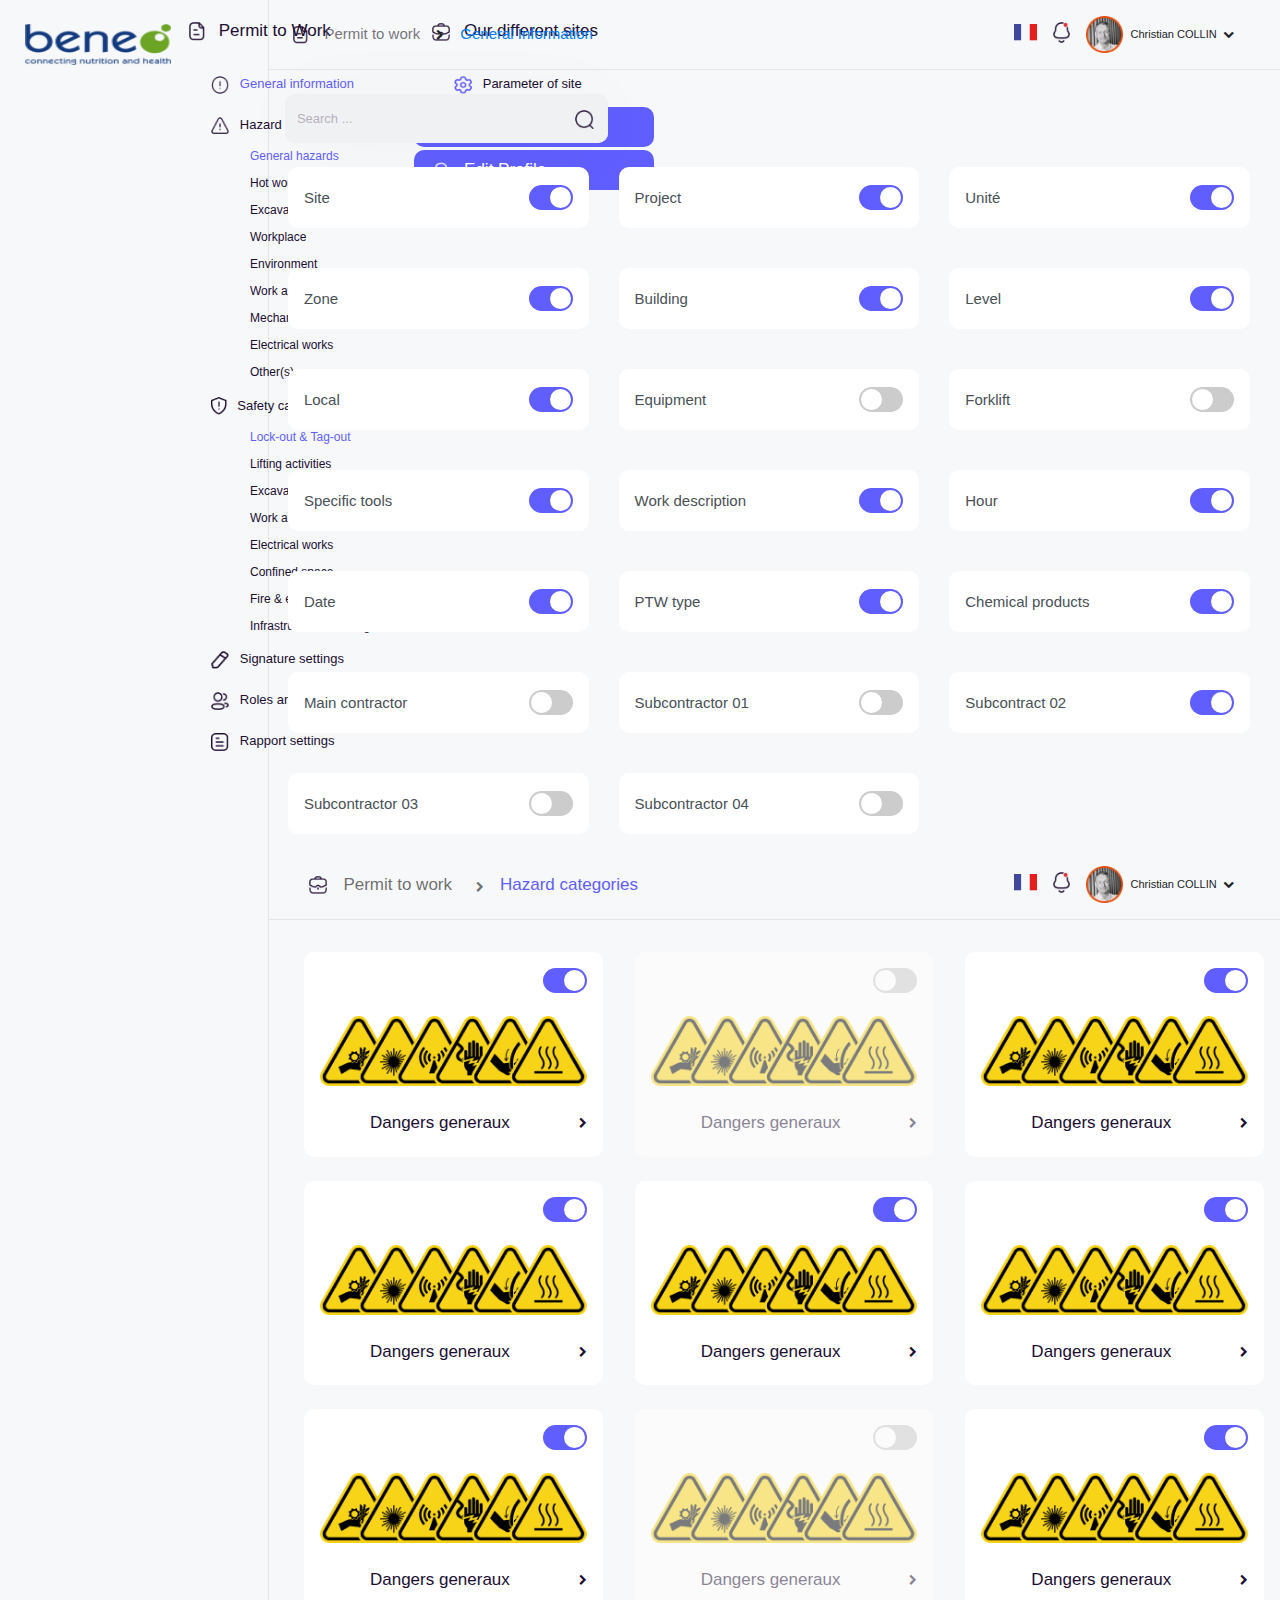
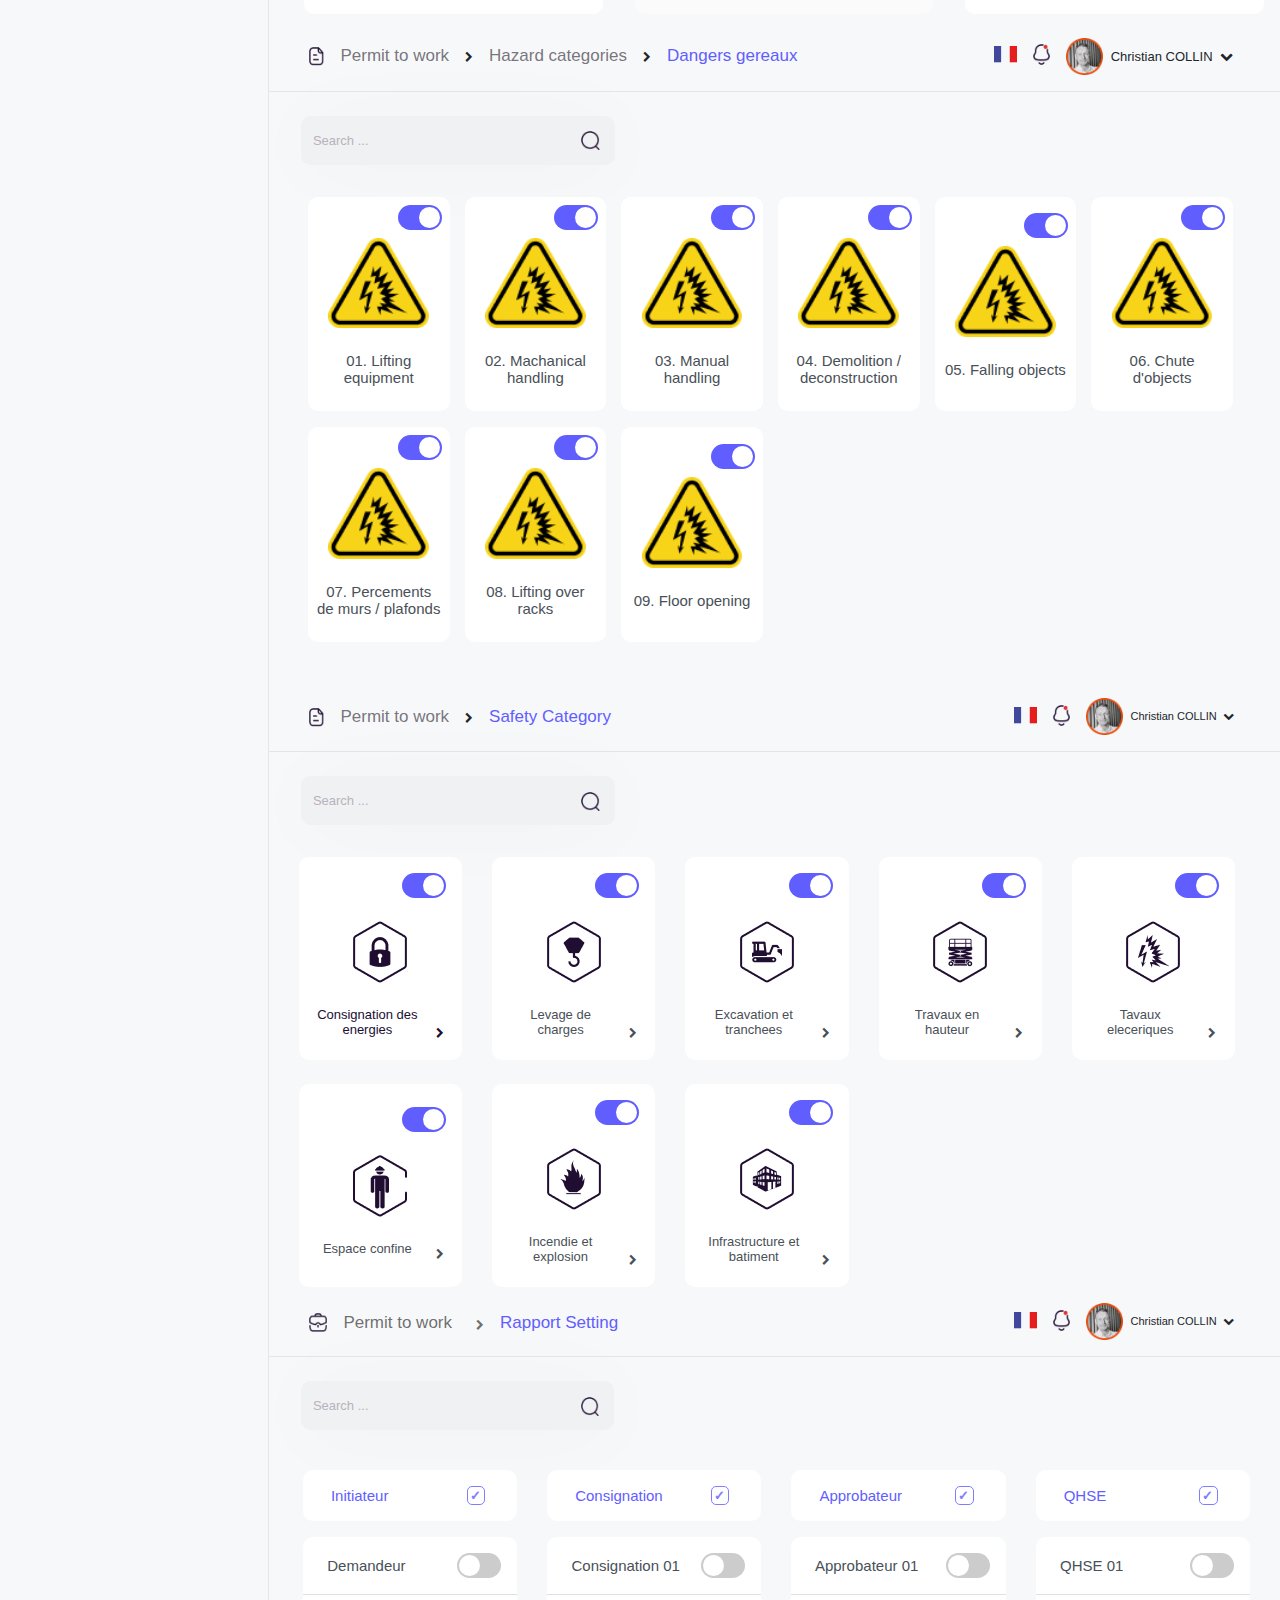
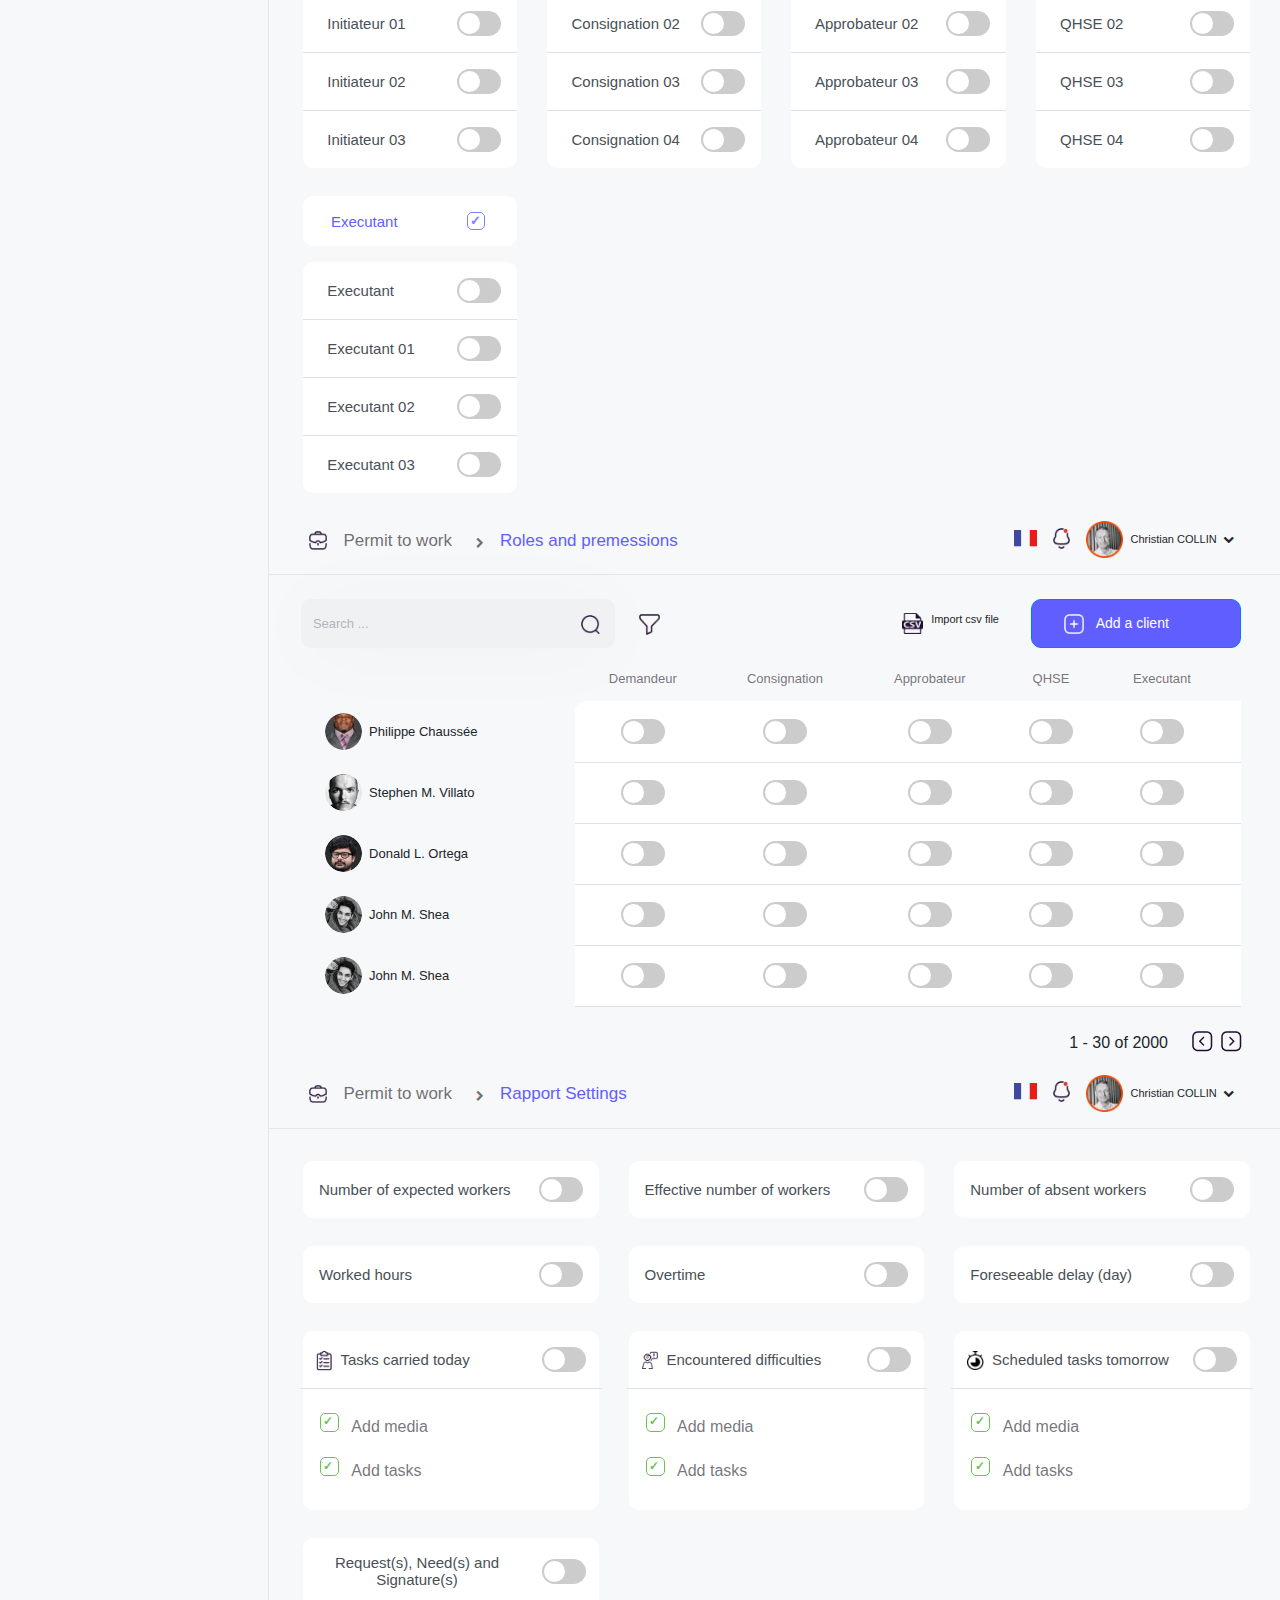
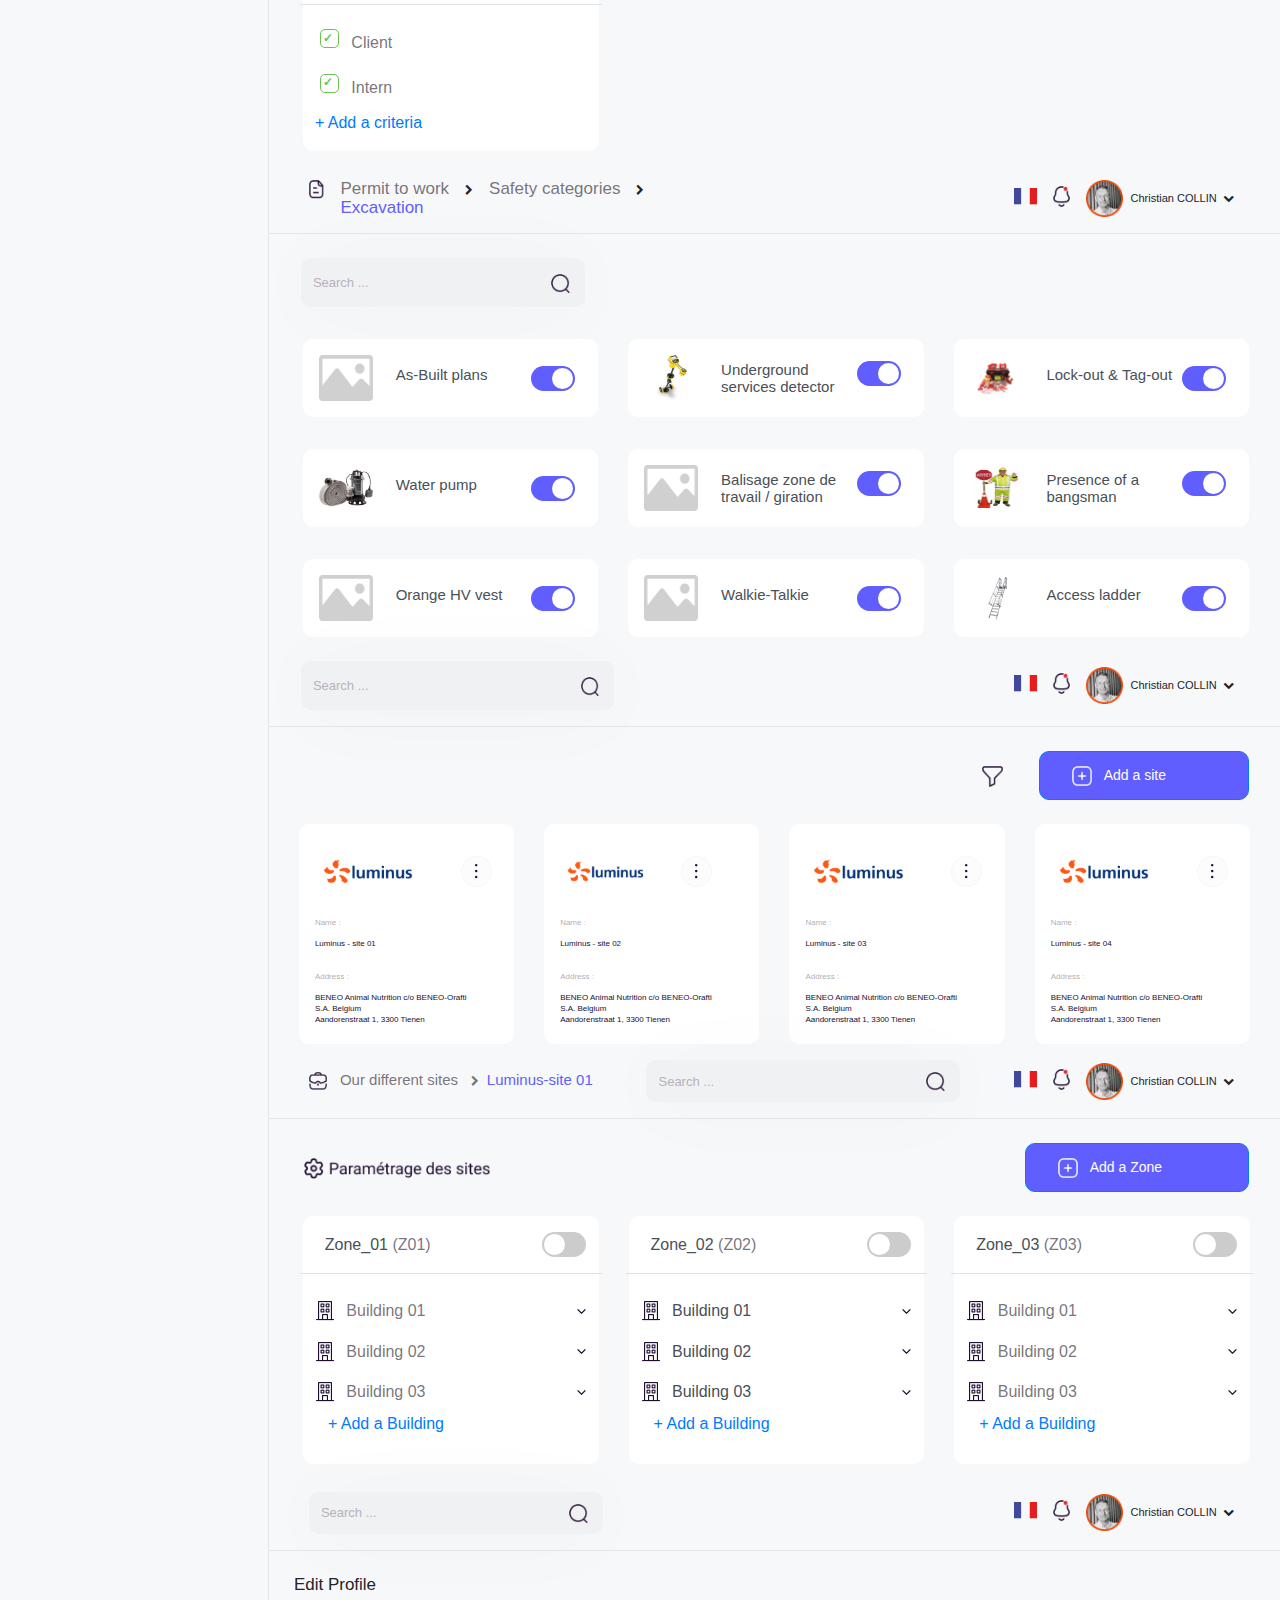
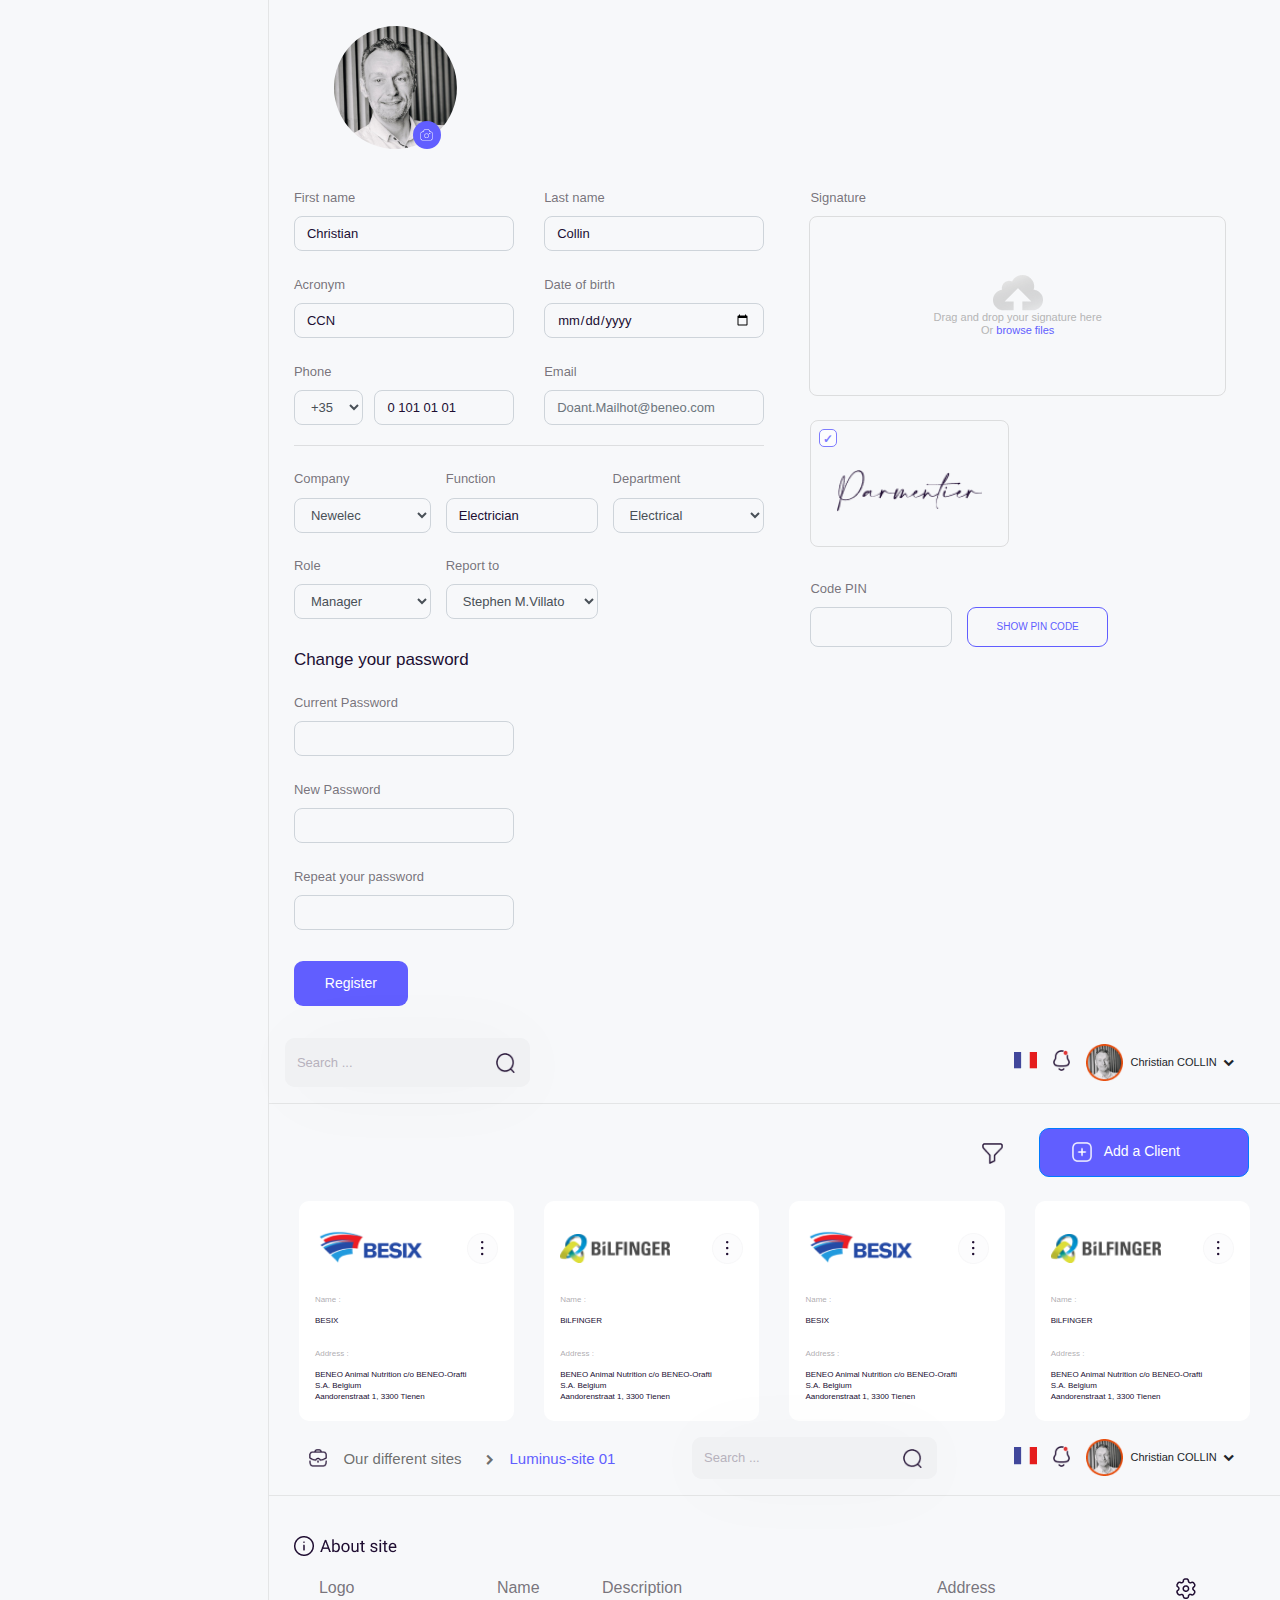
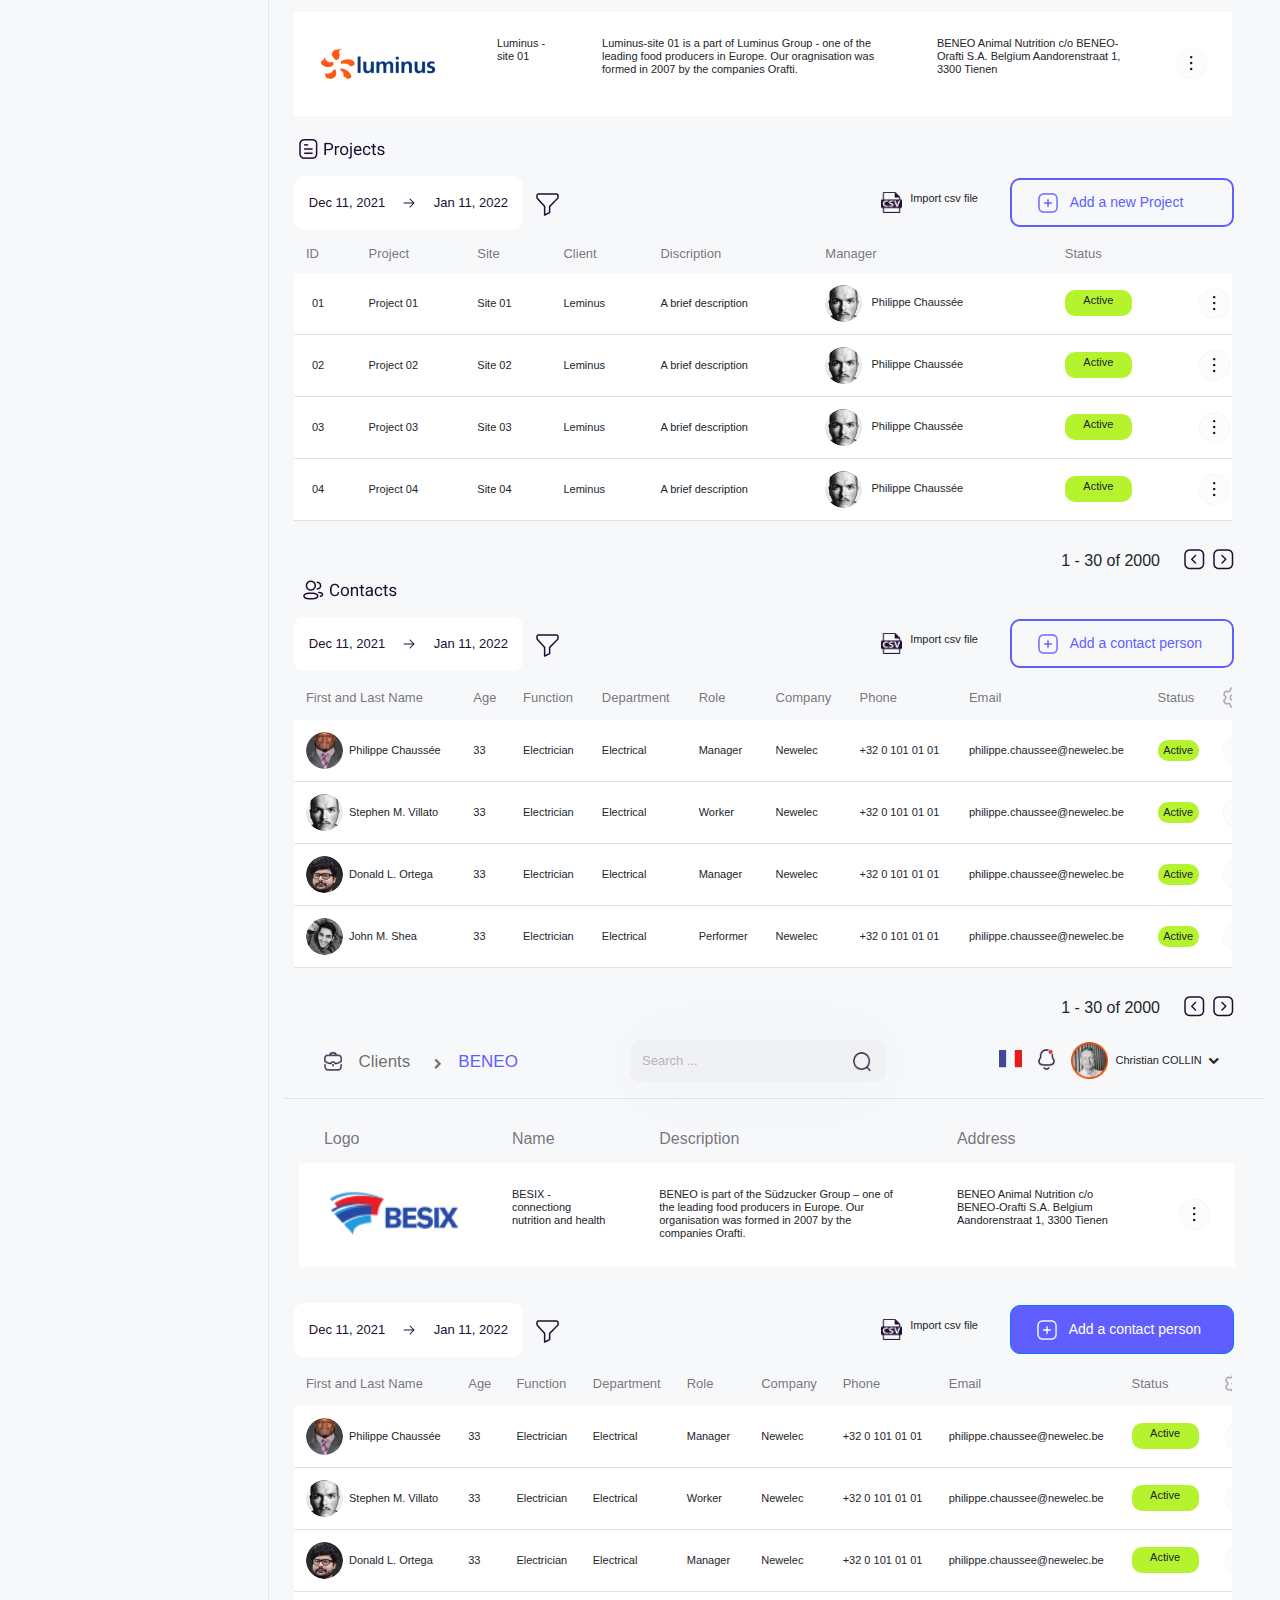
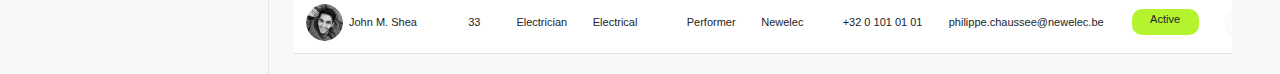
==== index.html @ 9638f357 "Add files via upload" ====
<!doctype html>
<html lang="en">

    <head>
        <title>PTW</title>
        <!-- Required meta tags -->
        <meta charset="utf-8">
        <meta name="viewport" content="width=device-width, initial-scale=1, shrink-to-fit=no">

        <!-- Bootstrap CSS -->
        <link rel="stylesheet"
            href="https://maxcdn.bootstrapcdn.com/bootstrap/4.0.0/css/bootstrap.min.css"
            integrity="sha384-Gn5384xqQ1aoWXA+058RXPxPg6fy4IWvTNh0E263XmFcJlSAwiGgFAW/dAiS6JXm"
            crossorigin="anonymous">
        <link rel="stylesheet"
            href="https://cdnjs.cloudflare.com/ajax/libs/font-awesome/4.7.0/css/font-awesome.min.css">
        <link rel="stylesheet"
            href="style.css"
            />
    </head>

    <body style="background: #F7F8FA;">
        <div class="container-fluid">
            <div class="row">
                <div class="d-flex pt-2 side-style">
                    <ul id="tabsJustified" class="nav nav-pills flex-column"
                        style="height: 742px;">
                        <div class="pb-4">
                            <img class="lum-logo pt-3 img-set" src="image001 2 (2).png" />
                        </div>

                        <li class="nav-item">
                            <a href="" id="permit-link" data-toggle="tab" class="nav-link small cat text-font-normal">
                                <img src="img/Paper.png" style="width: 15.55px; height: 18.36px;" class="black-image" />
                                <img src="img/Paper (1).png" style="width: 15.55px; height: 18.36px; display: none;" class="white-image" />
                                &nbsp;&nbsp;Permit to Work
                            </a>
                            <div class="tab-content" id="permit-sublinks">
                                <ul id="tabsJustified1" class="nav nav-pills">
                                    <li class="nav-item">
                                        <a href="" id="general-link" data-toggle="tab" class="nav-link small active sub-cat text-font-normal">
                                            <img src="img/Info Circle.png" style="width: 18px; height: 18px;" />
                                            &nbsp;&nbsp;General information
                                        </a>
                                    </li>
            
                                    <li class="nav-item">
                                        <a href="" id="hazard-link" data-toggle="tab" class="nav-link small sub-cat text-font-normal">
                                            <img src="img/Danger.png" style="width: 18px; height: 16.22px;" />
                                            &nbsp;&nbsp;Hazard categories
                                        </a>
                                        <div class="tab-content" id="hazard-sublinks">
                                            <ul id="tabsJustified2" class="nav">
                                                <li class="nav-item w-100 mt-0">
                                                    <a href="" id="general-sublink" data-toggle="tab" class="nav-link active sub-cat-sub text-font-normal">
                                                        General hazards
                                                    </a>
                                                </li>
                        
                                                <li class="nav-item w-100">
                                                    <a href="" id="hot-sublink" data-toggle="tab" class="nav-link sub-cat-sub text-font-normal">
                                                        Hot works
                                                    </a>
                                                </li>
                        
                                                <li class="nav-item w-100">
                                                    <a href="" id="excavation-sublink" data-toggle="tab" class="nav-link sub-cat-sub text-font-normal">
                                                        Excavation
                                                    </a>
                                                </li>
                        
                                                <li class="nav-item w-100">
                                                    <a href="" id="workplace-sublink" data-toggle="tab" class="nav-link sub-cat-sub text-font-normal">
                                                        Workplace 
                                                    </a>
                                                </li>
                        
                                                <li class="nav-item w-100">
                                                    <a href="" id="environment-sublink" data-toggle="tab" class="nav-link sub-cat-sub text-font-normal">
                                                        Environment
                                                    </a>
                                                </li>
                        
                                                <li class="nav-item w-100">
                                                    <a href="" id="work-sublink" data-toggle="tab" class="nav-link sub-cat-sub text-font-normal">
                                                        Work at height
                                                    </a>
                                                </li>
                                                
                                                <li class="nav-item w-100">
                                                    <a href="" id="mechanical-sublink" data-toggle="tab" class="nav-link sub-cat-sub text-font-normal">
                                                        Mechanical works
                                                    </a>
                                                </li>
                        
                                                <li class="nav-item w-100">
                                                    <a href="" id="electrical-sublink" data-toggle="tab" class="nav-link sub-cat-sub text-font-normal">
                                                        Electrical works
                                                    </a>
                                                </li>
                        
                                                <li class="nav-item w-100">
                                                    <a href="" id="other-sublink" data-toggle="tab" class="nav-link sub-cat-sub text-font-normal">
                                                        Other(s)
                                                    </a>
                                                </li>
                                            </ul>
                                        </div>
                                    </li>
            
                                    <li class="nav-item">
                                        <a href="" id="safety-link" data-toggle="tab" class="nav-link small sub-cat text-font-normal">
                                            <img src="img/Info Circle (1).png" style="width: 15.53px; height: 18.44px;" />
                                            &nbsp;&nbsp;Safety categories
                                        </a>
                                        <div class="tab-content" id="safety-sublinks">
                                            <ul id="tabsJustified3" class="nav">
                                                <li class="nav-item w-100 mt-0">
                                                    <a href="" id="general-sublink" data-toggle="tab" class="nav-link active sub-cat-sub text-font-normal">
                                                        Lock-out & Tag-out
                                                    </a>
                                                </li>
                        
                                                <li class="nav-item w-100">
                                                    <a href="" id="hot-sublink" data-toggle="tab" class="nav-link sub-cat-sub text-font-normal">
                                                        Lifting activities
                                                    </a>
                                                </li>
                        
                                                <li class="nav-item w-100">
                                                    <a href="" id="excavation-sublink" data-toggle="tab" class="nav-link sub-cat-sub text-font-normal">
                                                        Excavation
                                                    </a>
                                                </li>
                        
                                                <li class="nav-item w-100">
                                                    <a href="" id="work-sublink" data-toggle="tab" class="nav-link sub-cat-sub text-font-normal">
                                                        Work at height
                                                    </a>
                                                </li>
                                                
                                                <li class="nav-item w-100">
                                                    <a href="" id="electrical-sublink" data-toggle="tab" class="nav-link sub-cat-sub text-font-normal">
                                                        Electrical works
                                                    </a>
                                                </li>
                        
                                                <li class="nav-item w-100">
                                                    <a href="" id="mechanical-sublink" data-toggle="tab" class="nav-link sub-cat-sub text-font-normal">
                                                        Confined space
                                                    </a>
                                                </li>
                        
                                                <li class="nav-item w-100">
                                                    <a href="" id="other-sublink" data-toggle="tab" class="nav-link sub-cat-sub text-font-normal">
                                                        Fire & explosion
                                                    </a>
                                                </li>
                                                
                                                <li class="nav-item w-100">
                                                    <a href="" id="mechanical-sublink" data-toggle="tab" class="nav-link sub-cat-sub text-font-normal">
                                                        Infrastructure & builing
                                                    </a>
                                                </li>
                        
                                            </ul>
                                        </div>
                                    </li>
            
                                    <li class="nav-item">
                                        <a href="" id="signature-link" data-toggle="tab" class="nav-link small sub-cat text-font-normal">
                                            <img src="img/Edit.png" style="width: 18px; height: 18px;" />
                                            &nbsp;&nbsp;Signature settings 
                                        </a>
                                    </li>
            
                                    <li class="nav-item">
                                        <a href="" id="roles-link" data-toggle="tab" class="nav-link small sub-cat text-font-normal">
                                            <img src="img/2 User.png" style="width: 18px; height: 18px;" />
                                            &nbsp;&nbsp;Roles and premessions
                                        </a>
                                    </li>
            
                                    <li class="nav-item">
                                        <a href="" id="rapport-link" data-toggle="tab" class="nav-link small sub-cat text-font-normal">
                                            <img src="img/Document.png" style="width: 18px; height: 18px;" />
                                            &nbsp;&nbsp;Rapport settings
                                        </a>
                                    </li>
                                </ul>
                            </div>
                            
                        </li>
                        
                        
                        <li class="nav-item">
                            <a href="" id="client2-link" data-toggle="tab" class="nav-link small cat text-font-normal">
                                <img src="Location.png" style="width: 18px; height: 18px; display: none;" class="white-image" />
                                <img src="img/Work (1).png" style="width: 18px; height: 18px;" class="black-image" />
                                &nbsp;&nbsp;Our different sites
                            </a>
                            <div class="tab-content" id="differentsite-sublinks">
                                <ul id="tabsJustified1" class="nav nav-pills">
                                    <li class="nav-item">
                                        <a href="" id="differentsite-sublink" data-toggle="tab" class="nav-link small sub-cat text-font-normal">
                                            <img src="Setting.png" style="width: 18px; height: 18px;" />
                                            &nbsp;&nbsp;Parameter of site
                                        </a>
                                    </li>
                                </ul>
                            </div>
                        </li>
                        

                        <li class="nav-item">
                            <a href="" id="clients-link" data-toggle="tab" class="nav-link small active cat text-font-normal">
                                <img src="img/Work.png" style="width: 18px; height: 18px; display: none;" class="white-image" />
                                <img src="img/Work (1).png" style="width: 18px; height: 18px;" class="black-image" />
                                &nbsp;&nbsp;Our clients
                            </a>
                        </li>

                        <li class="nav-item">
                            <a href="" id="edit-profile" data-toggle="tab" class="nav-link small active cat text-font-normal">
                                <img src="Profile.png" style="width: 18px; height: 18px; display: none;" class="white-image" />
                                <img src="Profile.png" style="width: 18px; height: 18px;" class="black-image" />
                                &nbsp;&nbsp;Edit Profile
                            </a>
                        </li>
                    </ul>
                </div>

                <div class="tab-content p-0" style="width: 78.993%;">
                    <div id="permit">
                        <div id="general">
                            <div class="navbar p-3" style="border-bottom: 1px solid rgba(209, 209, 209, 0.5);">
                                <div class="ml-2 fw-400 fs-15" style="width: 52%;">
                                    <div class="float-left mr-3">
                                        <img src="img/Paper.png" style="width: 15.55px; height: 18.36px;" />
                                    </div>
                                    <div class="float-left mr-3 tc-grey">Permit to work</div>
                                    <div class="float-left mr-3"><i class="fa fa-chevron-right fs-12" aria-hidden="true"></i></div>
                                   
                                    <div class="float-left mr-3"><a href="">General Information</a></div>
                                    
                                </div>
    
                                <div class="mr-4">
                                    <div class="mt-1 mr-3 float-left">
                                        <img src="img/French.png" style="width: 23px; height: 17.25px;" />
                                    </div>
                                    <div class="mt-1 mr-3 float-left">
                                        <img src="img/notification.png" style="width: 17px; height: 21px;" />
                                    </div>
                                    <div class="navbar p-0 float-left profile-link fs-12" data-toggle="tab" style="cursor: pointer;">
                                        <div class="mr-2">
                                            <img src="img/Group 262.png" style=" width: 37px; height: 37px;" />
                                        </div>
                                        <div class="my-auto">
                                            Christian COLLIN &nbsp;<i class="fa fa-chevron-down"></i>&nbsp;&nbsp;
                                        </div>
                                    </div>
                                </div>
                            </div>
                            
                            <div class="input-group sbar ml-3 mt-4 search-set" style="width: 32%; height: 49px;">
                                <input
                                    type="text"
                                    class="form-control text-dark sbar-input fs-14"
                                    placeholder="Search ..."
                                />
                                <div class="input-group-append">
                                    <button style="border: none; outline: none; border-radius: 10px;">
                                        &nbsp;
                                        <img src="img/Search.png" style="width: 18.76px; height: 19.22px;" />
                                        &nbsp;
                                    </button>
                                </div>
                            </div>
    
                            <div class="container-fluid p-0">
                                <div class="row ml-1 mr-5 fs-14 fw-400">
                                    <div class="col-md-6 col-lg-4 pt-4 pl-4 pr-4 mb-3">
                                        <button class="navbar form-control pt-3 pb-3 br-10 border-0 general-btn">
                                            <div class="my-auto fs-15 fw-500 text-left" style="width:70%;">Site</div>
                                            <label class="switch my-auto">
                                                <input type="checkbox" checked>
                                                <span class="slider round"></span>
                                            </label>
                                        </button>
                                    </div>
                                    <div class="col-md-6 col-lg-4 pt-4 pl-4 pr-4 mb-3">
                                        <button class="navbar form-control pt-3 pb-3 br-10 border-0 general-btn">
                                            <div class="my-auto fs-15 fw-500 text-left" style="width:70%;">Project</div>
                                            <label class="switch my-auto">
                                                <input type="checkbox" checked>
                                                <span class="slider round"></span>
                                            </label>
                                        </button>
                                    </div>
                                    <div class="col-md-6 col-lg-4 pt-4 pl-4 pr-4 mb-3">
                                        <button class="navbar form-control pt-3 pb-3 br-10 border-0 general-btn">
                                            <div class="my-auto fs-15 fw-500 text-left" style="width:70%;">Unité </div>
                                            <label class="switch my-auto">
                                                <input type="checkbox" checked>
                                                <span class="slider round"></span>
                                            </label>
                                        </button>
                                    </div>
                                    <div class="col-md-6 col-lg-4 pt-4 pl-4 pr-4 mb-3">
                                        <button class="navbar form-control pt-3 pb-3 br-10 border-0 general-btn">
                                            <div class="my-auto fs-15 fw-500 text-left" style="width:70%;">Zone</div>
                                            <label class="switch my-auto">
                                                <input type="checkbox" checked>
                                                <span class="slider round"></span>
                                            </label>
                                        </button>
                                    </div>
                                    <div class="col-md-6 col-lg-4 pt-4 pl-4 pr-4 mb-3">
                                        <button class="navbar form-control pt-3 pb-3 br-10 border-0 general-btn">
                                            <div class="my-auto fs-15 fw-500 text-left" style="width:70%;">Building</div>
                                            <label class="switch my-auto">
                                                <input type="checkbox" checked>
                                                <span class="slider round"></span>
                                            </label>
                                        </button>
                                    </div>
                                    <div class="col-md-6 col-lg-4 pt-4 pl-4 pr-4 mb-3">
                                        <button class="navbar form-control pt-3 pb-3 br-10 border-0 general-btn">
                                            <div class="my-auto fs-15 fw-500 text-left" style="width:70%;">Level</div>
                                            <label class="switch my-auto">
                                                <input type="checkbox" checked>
                                                <span class="slider round"></span>
                                            </label>
                                        </button>
                                    </div>
                                    <div class="col-md-6 col-lg-4 pt-4 pl-4 pr-4 mb-3">
                                        <button class="navbar form-control pt-3 pb-3 br-10 border-0 general-btn">
                                            <div class="my-auto fs-15 fw-500 text-left" style="width:70%;">Local</div>
                                            <label class="switch my-auto">
                                                <input type="checkbox" checked>
                                                <span class="slider round"></span>
                                            </label>
                                        </button>
                                    </div>
                                    <div class="col-md-6 col-lg-4 pt-4 pl-4 pr-4 mb-3">
                                        <button class="navbar form-control pt-3 pb-3 br-10 border-0 general-btn">
                                            <div class="my-auto fs-15 fw-500 text-left" style="width:70%;">Equipment</div>
                                            <label class="switch my-auto">
                                                <input type="checkbox">
                                                <span class="slider round"></span>
                                            </label>
                                        </button>
                                    </div>
                                    <div class="col-md-6 col-lg-4 pt-4 pl-4 pr-4 mb-3">
                                        <button class="navbar form-control pt-3 pb-3 br-10 border-0 general-btn">
                                            <div class="my-auto fs-15 fw-500 text-left" style="width:70%;">Forklift</div>
                                            <label class="switch my-auto">
                                                <input type="checkbox">
                                                <span class="slider round"></span>
                                            </label>
                                        </button>
                                    </div>
                                    <div class="col-md-6 col-lg-4 pt-4 pl-4 pr-4 mb-3">
                                        <button class="navbar form-control pt-3 pb-3 br-10 border-0 general-btn">
                                            <div class="my-auto fs-15 fw-500 text-left" style="width:70%;">Specific tools</div>
                                            <label class="switch my-auto">
                                                <input type="checkbox" checked>
                                                <span class="slider round"></span>
                                            </label>
                                        </button>
                                    </div>
                                    <div class="col-md-6 col-lg-4 pt-4 pl-4 pr-4 mb-3">
                                        <button class="navbar form-control pt-3 pb-3 br-10 border-0 general-btn">
                                            <div class="my-auto fs-15 fw-500 text-left" style="width:70%;">Work description</div>
                                            <label class="switch my-auto">
                                                <input type="checkbox" checked>
                                                <span class="slider round"></span>
                                            </label>
                                        </button>
                                    </div>
                                    <div class="col-md-6 col-lg-4 pt-4 pl-4 pr-4 mb-3">
                                        <button class="navbar form-control pt-3 pb-3 br-10 border-0 general-btn">
                                            <div class="my-auto fs-15 fw-500 text-left" style="width:70%;">Hour</div>
                                            <label class="switch my-auto">
                                                <input type="checkbox" checked>
                                                <span class="slider round"></span>
                                            </label>
                                        </button>
                                    </div>
                                    <div class="col-md-6 col-lg-4 pt-4 pl-4 pr-4 mb-3">
                                        <button class="navbar form-control pt-3 pb-3 br-10 border-0 general-btn">
                                            <div class="my-auto fs-15 fw-500 text-left" style="width:70%;">Date</div>
                                            <label class="switch my-auto">
                                                <input type="checkbox" checked>
                                                <span class="slider round"></span>
                                            </label>
                                        </button>
                                    </div>
                                    <div class="col-md-6 col-lg-4 pt-4 pl-4 pr-4 mb-3">
                                        <button class="navbar form-control pt-3 pb-3 br-10 border-0 general-btn">
                                            <div class="my-auto fs-15 fw-500 text-left" style="width:70%;">PTW type</div>
                                            <label class="switch my-auto">
                                                <input type="checkbox" checked>
                                                <span class="slider round"></span>
                                            </label>
                                        </button>
                                    </div>
                                    <div class="col-md-6 col-lg-4 pt-4 pl-4 pr-4 mb-3">
                                        <button class="navbar form-control pt-3 pb-3 br-10 border-0 general-btn">
                                            <div class="my-auto fs-15 fw-500 text-left" style="width:70%;">Chemical products</div>
                                            <label class="switch my-auto">
                                                <input type="checkbox" checked>
                                                <span class="slider round"></span>
                                            </label>
                                        </button>
                                    </div>
                                    <div class="col-md-6 col-lg-4 pt-4 pl-4 pr-4 mb-3">
                                        <button class="navbar form-control pt-3 pb-3 br-10 border-0 general-btn">
                                            <div class="my-auto fs-15 fw-500 text-left" style="width:70%;">Main contractor</div>
                                            <label class="switch my-auto">
                                                <input type="checkbox">
                                                <span class="slider round"></span>
                                            </label>
                                        </button>
                                    </div>
                                    <div class="col-md-6 col-lg-4 pt-4 pl-4 pr-4 mb-3">
                                        <button class="navbar form-control pt-3 pb-3 br-10 border-0 general-btn">
                                            <div class="my-auto fs-15 fw-500 text-left" style="width:70%;">Subcontractor 01</div>
                                            <label class="switch my-auto">
                                                <input type="checkbox">
                                                <span class="slider round"></span>
                                            </label>
                                        </button>
                                    </div>
                                    <div class="col-md-6 col-lg-4 pt-4 pl-4 pr-4 mb-3">
                                        <button class="navbar form-control pt-3 pb-3 br-10 border-0 general-btn">
                                            <div class="my-auto fs-15 fw-500 text-left" style="width:70%;">Subcontract 02</div>
                                            <label class="switch my-auto">
                                                <input type="checkbox" checked>
                                                <span class="slider round"></span>
                                            </label>
                                        </button>
                                    </div>
                                    <div class="col-md-6 col-lg-4 pt-4 pl-4 pr-4 mb-3">
                                        <button class="navbar form-control pt-3 pb-3 br-10 border-0 general-btn">
                                            <div class="my-auto fs-15 fw-500 text-left" style="width:70%;">Subcontractor 03</div>
                                            <label class="switch my-auto">
                                                <input type="checkbox">
                                                <span class="slider round"></span>
                                            </label>
                                        </button>
                                    </div>
                                    <div class="col-md-6 col-lg-4 pt-4 pl-4 pr-4 mb-3">
                                        <button class="navbar form-control pt-3 pb-3 br-10 border-0 general-btn">
                                            <div class="my-auto fs-15 fw-500 text-left" style="width:70%;">Subcontractor 04</div>
                                            <label class="switch my-auto">
                                                <input type="checkbox">
                                                <span class="slider round"></span>
                                            </label>
                                        </button>
                                    </div>
                                </div>
                            </div>
                        </div>


                        <div id="hazard">
                            <div class="navbar p-3" style="border-bottom: 1px solid rgba(209, 209, 209, 0.5);">
                                <div class="ml-4 fw-400 fs-17">
                                    <div class="navbar p-0">
                                        <div class="mr-3"><img src="img/Work (1).png" style="width: 18.5px; height: 18.24px;" /></div>
                                        <div class="mr-auto navbar p-0 mt-auto" style="color: rgba(49, 49, 49, 0.7);">
                                            <div>Permit to work</div>
                                            <div class="navbar p-0 mr-auto">
                                                <i class="fa fa-chevron-right fs-12 ml-4 mr-3 mt-auto" aria-hidden="true"></i> 
                                                <div class="mr-auto" style="color: rgba(97, 94, 255, 1);">Hazard categories</div>
                                            </div>
                                        </div>
                                    </div>
                                </div>
                                
                                <div class="mr-4">
                                    <div class="mt-1 mr-3 float-left">
                                        <img src="img/French.png" style="width: 23px; height: 17.25px;" />
                                    </div>
                                    <div class="mt-1 mr-3 float-left">
                                        <img src="img/notification.png" style="width: 17px; height: 21px;" />
                                    </div>
                                    <div class="navbar p-0 float-left profile-link" data-toggle="tab" style="cursor: pointer;">
                                        <div class="mr-2">
                                            <img src="img/Group 262.png" style=" width: 37px; height: 37px;" />
                                        </div>
                                        <div class="my-auto fs-12">
                                            Christian COLLIN &nbsp;<i class="fa fa-chevron-down"></i>&nbsp;&nbsp;
                                        </div>
                                    </div>
                                </div>
                            </div>
                            
                            
                            <div class="container-fluid pt-3">
                                <div class="row ml-1 fs-14 fw-400">
                                    <div class="col-md-4 pt-3 pl-3 pr-3 mb-2">
                                        <ul class="nav" style="display: inherit !important;">
                                            <li class="nav-item">
                                                <button class="form-control p-3 br-10 border-0 mx-auto my-auto changeme8">
                                                <label class="switch my-auto float-right">
                                            <input type="checkbox" id="test8" checked>
                                            <span class="slider round"></span>
                                        </label>
                                        <br><br>
                                        <a href="" id="general-hazard-link" data-toggle="tab" class="nav-link small text-font-normal p-0">
                                                    <img src="img/Permit to work/Hazard Catagories/Group 883.png" width="100%" />
                                                    <br /><br />
                                                    <div class="navbar pl-0 pr-0">
                                                        <div class="fs-17" style="width: 90%;">
                                                            Dangers generaux
                                                        </div>
                                                        <div>
                                                            <i class="fa fa-chevron-right fs-12" aria-hidden="true"></i>
                                                        </div>
                                                    </div>
                                                </button>
                                            </a>
                                        </li>
                                        </ul>
                                    </div>
                                    <div class="col-md-4 pt-3 pl-3 pr-3 mb-2">
                                        <ul class="nav" style="display: inherit !important;">
                                            <li class="nav-item">
                                                <button class="form-control p-3 br-10 border-0 mx-auto my-auto changeme7">
                                                <label class="switch my-auto float-right">
                                            <input type="checkbox" id="test7">
                                            <span class="slider round"></span>
                                        </label>
                                        <br><br>
                                        <a href="" id="general-hazard-link" data-toggle="tab" class="nav-link small text-font-normal p-0">
                                                    <img src="img/Permit to work/Hazard Catagories/Group 883.png" width="100%" />
                                                    <br /><br />
                                                    <div class="navbar pl-0 pr-0">
                                                        <div class="fs-17" style="width: 90%;">
                                                            Dangers generaux
                                                        </div>
                                                        <div>
                                                            <i class="fa fa-chevron-right fs-12" aria-hidden="true"></i>
                                                        </div>
                                                    </div>
                                                </button>
                                            </a>
                                        </li>
                                        </ul>
                                    </div>
                                    <div class="col-md-4 pt-3 pl-3 pr-3 mb-2">
                                        <ul class="nav" style="display: inherit !important;">
                                            <li class="nav-item">
                                                <button class="form-control p-3 br-10 border-0 mx-auto my-auto changeme6">
                                                <label class="switch my-auto float-right">
                                            <input type="checkbox" id="test6" checked >
                                            <span class="slider round"></span>
                                        </label>
                                        <br><br>
                                        <a href="" id="general-hazard-link" data-toggle="tab" class="nav-link small text-font-normal p-0">
                                                    <img src="img/Permit to work/Hazard Catagories/Group 883.png" width="100%" />
                                                    <br /><br />
                                                    <div class="navbar pl-0 pr-0">
                                                        <div class="fs-17" style="width: 90%;">
                                                            Dangers generaux
                                                        </div>
                                                        <div>
                                                            <i class="fa fa-chevron-right fs-12" aria-hidden="true"></i>
                                                        </div>
                                                    </div>
                                                </button>
                                            </a>
                                        </li>
                                        </ul>
                                    </div>
                                    <div class="col-md-4 pt-3 pl-3 pr-3 mb-2">
                                        <ul class="nav" style="display: inherit !important;">
                                            <li class="nav-item">
                                                <button class="form-control p-3 br-10 border-0 mx-auto my-auto changeme5">
                                                <label class="switch my-auto float-right">
                                            <input type="checkbox" id="test5" checked>
                                            <span class="slider round"></span>
                                        </label>
                                        <br><br>
                                        <a href="" id="general-hazard-link" data-toggle="tab" class="nav-link small text-font-normal p-0">
                                                    <img src="img/Permit to work/Hazard Catagories/Group 883.png" width="100%" />
                                                    <br /><br />
                                                    <div class="navbar pl-0 pr-0">
                                                        <div class="fs-17" style="width: 90%;">
                                                            Dangers generaux
                                                        </div>
                                                        <div>
                                                            <i class="fa fa-chevron-right fs-12" aria-hidden="true"></i>
                                                        </div>
                                                    </div>
                                                </button>
                                            </a>
                                        </li>
                                        </ul>
                                    </div>
                                    <div class="col-md-4 pt-3 pl-3 pr-3 mb-2">
                                        <ul class="nav" style="display: inherit !important;">
                                            <li class="nav-item">
                                                <button class="form-control p-3 br-10 border-0 mx-auto my-auto changeme4">
                                                <label class="switch my-auto float-right">
                                            <input type="checkbox" id="test4" checked>
                                            <span class="slider round"></span>
                                        </label>
                                        <br><br>
                                        <a href="" id="general-hazard-link" data-toggle="tab" class="nav-link small text-font-normal p-0">
                                                    <img src="img/Permit to work/Hazard Catagories/Group 883.png" width="100%" />
                                                    <br /><br />
                                                    <div class="navbar pl-0 pr-0">
                                                        <div class="fs-17" style="width: 90%;">
                                                            Dangers generaux
                                                        </div>
                                                        <div>
                                                            <i class="fa fa-chevron-right fs-12" aria-hidden="true"></i>
                                                        </div>
                                                    </div>
                                                </button>
                                            </a>
                                        </li>
                                        </ul>
                                    </div>
                                    <div class="col-md-4 pt-3 pl-3 pr-3 mb-2">
                                        <ul class="nav" style="display: inherit !important;">
                                            <li class="nav-item">
                                                <button class="form-control p-3 br-10 border-0 mx-auto my-auto changeme3">
                                                <label class="switch my-auto float-right">
                                            <input type="checkbox" id="test3" checked>
                                            <span class="slider round"></span>
                                        </label>
                                        <br><br>
                                        <a href="" id="general-hazard-link" data-toggle="tab" class="nav-link small text-font-normal p-0">
                                                    <img src="img/Permit to work/Hazard Catagories/Group 883.png" width="100%" />
                                                    <br /><br />
                                                    <div class="navbar pl-0 pr-0">
                                                        <div class="fs-17" style="width: 90%;">
                                                            Dangers generaux
                                                        </div>
                                                        <div>
                                                            <i class="fa fa-chevron-right fs-12" aria-hidden="true"></i>
                                                        </div>
                                                    </div>
                                                </button>
                                            </a>
                                        </li>
                                        </ul>
                                    </div>
                                    <div class="col-md-4 pt-3 pl-3 pr-3 mb-2">
                                        <ul class="nav" style="display: inherit !important;">
                                            <li class="nav-item">
                                                <button class="form-control p-3 br-10 border-0 mx-auto my-auto changeme2">
                                                <label class="switch my-auto float-right">
                                            <input type="checkbox" id="test2" checked>
                                            <span class="slider round"></span>
                                        </label>
                                        <br><br>
                                        <a href="" id="general-hazard-link" data-toggle="tab" class="nav-link small text-font-normal p-0">
                                                    <img src="img/Permit to work/Hazard Catagories/Group 883.png" width="100%" />
                                                    <br /><br />
                                                    <div class="navbar pl-0 pr-0">
                                                        <div class="fs-17" style="width: 90%;">
                                                            Dangers generaux
                                                        </div>
                                                        <div>
                                                            <i class="fa fa-chevron-right fs-12" aria-hidden="true"></i>
                                                        </div>
                                                    </div>
                                                </button>
                                            </a>
                                        </li>
                                        </ul>
                                    </div>
                                    <div class="col-md-4 pt-3 pl-3 pr-3 mb-2">
                                        <ul class="nav" style="display: inherit !important;">
                                            <li class="nav-item">
                                                <button class="form-control p-3 br-10 border-0 mx-auto my-auto changeme1">
                                                <label class="switch my-auto float-right">
                                            <input type="checkbox" id="test1">
                                            <span class="slider round"></span>
                                        </label>
                                        <br><br>
                                        <a href="" id="general-hazard-link" data-toggle="tab" class="nav-link small text-font-normal p-0">
                                                    <img src="img/Permit to work/Hazard Catagories/Group 883.png" width="100%" />
                                                    <br /><br />
                                                    <div class="navbar pl-0 pr-0">
                                                        <div class="fs-17" style="width: 90%;">
                                                            Dangers generaux
                                                        </div>
                                                        <div>
                                                            <i class="fa fa-chevron-right fs-12" aria-hidden="true"></i>
                                                        </div>
                                                    </div>
                                                </button>
                                            </a>
                                        </li>
                                        </ul>
                                    </div>
                                    <div class="col-md-4 pt-3 pl-3 pr-3 mb-2">
                                        <ul class="nav" style="display: inherit !important;">
                                            <li class="nav-item">
                                                <button class="form-control p-3 br-10 border-0 mx-auto my-auto changeme">
                                                <label class="switch my-auto float-right">
                                            <input type="checkbox" id="test" checked>
                                            <span class="slider round"></span>
                                        </label>
                                        <br><br>
                                        <a href="" id="general-hazard-link" data-toggle="tab" class="nav-link small text-font-normal p-0">
                                                    <img src="img/Permit to work/Hazard Catagories/Group 883.png" width="100%" />
                                                    <br /><br />
                                                    <div class="navbar pl-0 pr-0">
                                                        <div class="fs-17" style="width: 90%;">
                                                            Dangers generaux
                                                        </div>
                                                        <div>
                                                            <i class="fa fa-chevron-right fs-12" aria-hidden="true"></i>
                                                        </div>
                                                    </div>
                                                </button>
                                            </a>
                                        </li>
                                        </ul>
                                    </div>
                                </div>
                            </div>
                        </div>


                        <div id="general-hazard">
                            <div class="navbar p-3" style="border-bottom: 1px solid rgba(209, 209, 209, 0.5);">
                                <div class="ml-4 fw-400 fs-17" style="width: 50%;">
                                    <div class="float-left mr-3 tc-grey">
                                        <img src="img/Paper.png" style="width: 15.55px; height: 18.36px;" />
                                    </div>
                                    <div class="float-left mr-3 tc-grey">Permit to work</div>
                                    <div class="float-left mr-3"><i class="fa fa-chevron-right fs-12" aria-hidden="true"></i></div>
                                    <div class="float-left mr-3 tc-grey">Hazard categories</div>
                                    <div class="float-left mr-3"><i class="fa fa-chevron-right fs-12" aria-hidden="true"></i></div>
                                    <div class="float-left" style="color: rgba(97, 94, 255, 1); width: max-content;">Dangers gereaux</div>
                                </div>
    
                                <div class="mr-4">
                                    <div class="mt-1 mr-3 float-left">
                                        <img src="img/French.png" style="width: 23px; height: 17.25px;" />
                                    </div>
                                    <div class="mt-1 mr-3 float-left">
                                        <img src="img/notification.png" style="width: 17px; height: 21px;" />
                                    </div>
                                    <div class="navbar p-0 float-left profile-link" data-toggle="tab" style="cursor: pointer;">
                                        <div class="mr-2">
                                            <img src="img/Group 262.png" style=" width: 37px; height: 37px;" />
                                        </div>
                                        <div class="my-auto fs-14">
                                            Christian COLLIN &nbsp;<i class="fa fa-chevron-down"></i>&nbsp;&nbsp;
                                        </div>
                                    </div>
                                </div>
                            </div>
                            
                            <div class="navbar pt-4 pb-2 pr-4">
                                    <div class="input-group sbar ml-3 mt-0 search-set" style="width: 32%; height: 49px;">
                                        <input
                                            type="text"
                                            class="form-control text-dark sbar-input fs-14"
                                            placeholder="Search ..."
                                        />
                                        <div class="input-group-append">
                                            <button style="border: none; outline: none; border-radius: 10px;">
                                                &nbsp;
                                                <img src="img/Search.png" style="width: 18.76px; height: 19.22px;" />
                                                &nbsp;
                                            </button>
                                        </div>
                                    </div>
    
                                
                            </div>
    
                            <div class="container-fluid">
                                <div class="row p-4 mr-2">
                                    <div class="col-lg-2 col-md-3 mb-3 pr-0">
                                        <button class="form-control p-2 br-10 border-0 mx-auto changeme9" style="height: 100%;">
                                            <div class="navbar w-100 pr-0 pt-0">
                                                <div>

                                                </div>
                                                <div>
                                                    <label class="switch my-auto float-right">
                                                        <input type="checkbox" id="test9" checked>
                                                        <span class="slider round"></span>
                                                    </label>
                                                </div>
                                            </div>
                                            <img src="img/Permit to work/Hazard Catagories/electric.png" width="80%" />
                                            <br /><br />
                                            <div class="mx-auto p-0">
                                                <div class="fw-400 fs-15">
                                                    01. Lifting equipment<br/><br/>
                                                </div>
                                            </div>
                                        </button>
                                    </div>
                                    <div class="col-lg-2 col-md-3 mb-3 pr-0">
                                        <button class="form-control p-2 br-10 border-0 mx-auto changeme9" style="height: 100%;">
                                            <div class="navbar w-100 pr-0 pt-0">
                                                <div>

                                                </div>
                                                <div>
                                                    <label class="switch my-auto float-right">
                                                        <input type="checkbox" id="test9" checked>
                                                        <span class="slider round"></span>
                                                    </label>
                                                </div>
                                            </div>
                                            <img src="img/Permit to work/Hazard Catagories/electric.png" width="80%" />
                                            <br /><br />
                                            <div class="mx-auto p-0">
                                                <div class="fw-400 fs-15">
                                                    02. Machanical handling<br/><br/>
                                                </div>
                                            </div>
                                        </button>
                                    </div>
                                    <div class="col-lg-2 col-md-3 mb-3 pr-0">
                                        <button class="form-control p-2 br-10 border-0 mx-auto changeme9" style="height: 100%;">
                                            <div class="navbar w-100 pr-0 pt-0">
                                                <div>

                                                </div>
                                                <div>
                                                    <label class="switch my-auto float-right">
                                                        <input type="checkbox" id="test9" checked>
                                                        <span class="slider round"></span>
                                                    </label>
                                                </div>
                                            </div>
                                            <img src="img/Permit to work/Hazard Catagories/electric.png" width="80%" />
                                            <br /><br />
                                            <div class="mx-auto p-0">
                                                <div class="fw-400 fs-15">
                                                    03. Manual handling<br/><br/>
                                                </div>
                                            </div>
                                        </button>
                                    </div>
                                    <div class="col-lg-2 col-md-3 mb-3 pr-0">
                                        <button class="form-control p-2 br-10 border-0 mx-auto changeme9" style="height: 100%;">
                                            <div class="navbar w-100 pr-0 pt-0">
                                                <div>

                                                </div>
                                                <div>
                                                    <label class="switch my-auto float-right">
                                                        <input type="checkbox" id="test9" checked>
                                                        <span class="slider round"></span>
                                                    </label>
                                                </div>
                                            </div>
                                            <img src="img/Permit to work/Hazard Catagories/electric.png" width="80%" />
                                            <br /><br />
                                            <div class="mx-auto p-0">
                                                <div class="fw-400 fs-15">
                                                    04. Demolition /  deconstruction<br/><br/>
                                                </div>
                                            </div>
                                        </button>
                                    </div>
                                    <div class="col-lg-2 col-md-3 mb-3 pr-0">
                                        <button class="form-control p-2 br-10 border-0 mx-auto changeme9" style="height: 100%;">
                                            <div class="navbar w-100 pr-0 pt-0">
                                                <div>

                                                </div>
                                                <div>
                                                    <label class="switch my-auto float-right">
                                                        <input type="checkbox" id="test9" checked>
                                                        <span class="slider round"></span>
                                                    </label>
                                                </div>
                                            </div>
                                            <img src="img/Permit to work/Hazard Catagories/electric.png" width="80%" />
                                            <br /><br />
                                            <div class="mx-auto p-0">
                                                <div class="fw-400 fs-15">
                                                    05. Falling objects<br/><br/>
                                                </div>
                                            </div>
                                        </button>
                                    </div>
                                    <div class="col-lg-2 col-md-3 mb-3 pr-0">
                                        <button class="form-control p-2 br-10 border-0 mx-auto changeme9" style="height: 100%;">
                                            <div class="navbar w-100 pr-0 pt-0">
                                                <div>

                                                </div>
                                                <div>
                                                    <label class="switch my-auto float-right">
                                                        <input type="checkbox" id="test9" checked>
                                                        <span class="slider round"></span>
                                                    </label>
                                                </div>
                                            </div>
                                            <img src="img/Permit to work/Hazard Catagories/electric.png" width="80%" />
                                            <br /><br />
                                            <div class="mx-auto p-0">
                                                <div class="fw-400 fs-15">
                                                    06. Chute d'objects<br/><br/>
                                                </div>
                                            </div>
                                        </button>
                                    </div>
                                    <div class="col-lg-2 col-md-3 mb-3 pr-0">
                                        <button class="form-control p-2 br-10 border-0 mx-auto changeme9" style="height: 100%;">
                                            <div class="navbar w-100 pr-0 pt-0">
                                                <div>

                                                </div>
                                                <div>
                                                    <label class="switch my-auto float-right">
                                                        <input type="checkbox" id="test9" checked>
                                                        <span class="slider round"></span>
                                                    </label>
                                                </div>
                                            </div>
                                            <img src="img/Permit to work/Hazard Catagories/electric.png" width="80%" />
                                            <br /><br />
                                            <div class="mx-auto p-0">
                                                <div class="fw-400 fs-15">
                                                    07. Percements de murs / plafonds<br/><br/>
                                                </div>
                                            </div>
                                        </button>
                                    </div>
                                    <div class="col-lg-2 col-md-3 mb-3 pr-0">
                                        <button class="form-control p-2 br-10 border-0 mx-auto changeme9" style="height: 100%;">
                                            <div class="navbar w-100 pr-0 pt-0">
                                                <div>

                                                </div>
                                                <div>
                                                    <label class="switch my-auto float-right">
                                                        <input type="checkbox" id="test9" checked>
                                                        <span class="slider round"></span>
                                                    </label>
                                                </div>
                                            </div>
                                            <img src="img/Permit to work/Hazard Catagories/electric.png" width="80%" />
                                            <br /><br />
                                            <div class="mx-auto p-0">
                                                <div class="fw-400 fs-15">
                                                    08. Lifting over racks<br/><br/>
                                                </div>
                                            </div>
                                        </button>
                                    </div>
                                    <div class="col-lg-2 col-md-3 mb-3 pr-0">
                                        <button class="form-control p-2 br-10 border-0 mx-auto changeme9" style="height: 100%;">
                                            <div class="navbar w-100 pr-0 pt-0">
                                                <div>

                                                </div>
                                                <div>
                                                    <label class="switch my-auto float-right">
                                                        <input type="checkbox" id="test9" checked>
                                                        <span class="slider round"></span>
                                                    </label>
                                                </div>
                                            </div>
                                            <img src="img/Permit to work/Hazard Catagories/electric.png" width="80%" />
                                            <br /><br />
                                            <div class="mx-auto p-0">
                                                <div class="fw-400 fs-15">
                                                    09. Floor opening <br/><br/>
                                                </div>
                                            </div>
                                        </button>
                                    </div>
                                </div>
                            </div>
                        </div>


                        <div id="safety-category">
                            <div class="navbar p-3" style="border-bottom: 1px solid rgba(209, 209, 209, 0.5);">
                                <div class="ml-4 fw-400 fs-17" style="width: 42%;">
                                    <div class="float-left mr-3 tc-grey">
                                        <img src="img/Paper.png" style="width: 15.55px; height: 18.36px;" />
                                    </div>
                                    <div class="float-left mr-3 tc-grey">Permit to work</div>
                                    <div class="float-left mr-3"><i class="fa fa-chevron-right fs-12" aria-hidden="true"></i></div>
                                    
                                    <div class="float-left" style="color: rgba(97, 94, 255, 1); width: max-content;">Safety Category</div>
                                </div>
    
                                <div class="mr-4">
                                    <div class="mt-1 mr-3 float-left">
                                        <img src="img/French.png" style="width: 23px; height: 17.25px;" />
                                    </div>
                                    <div class="mt-1 mr-3 float-left">
                                        <img src="img/notification.png" style="width: 17px; height: 21px;" />
                                    </div>
                                    <div class="navbar p-0 float-left profile-link" data-toggle="tab" style="cursor: pointer;">
                                        <div class="mr-2">
                                            <img src="img/Group 262.png" style=" width: 37px; height: 37px;" />
                                        </div>
                                        <div class="my-auto fs-12">
                                            Christian COLLIN &nbsp;<i class="fa fa-chevron-down"></i>&nbsp;&nbsp;
                                        </div>
                                    </div>
                                </div>
                            </div>
                            
                            <div class="navbar pt-4 pb-2 pr-4">
                                    <div class="input-group sbar ml-3 mt-0 search-set" style="width: 32%; height: 49px;">
                                        <input
                                            type="text"
                                            class="form-control text-dark sbar-input fs-14"
                                            placeholder="Search ..."
                                        />
                                        <div class="input-group-append">
                                            <button style="border: none; outline: none; border-radius: 10px;">
                                                &nbsp;
                                                <img src="img/Search.png" style="width: 18.76px; height: 19.22px;" />
                                                &nbsp;
                                            </button>
                                        </div>
                                    </div>
    
                            </div>
    
                            <div class="container-fluid">
                                <div class="row w-100 pl-4">
                                    <div class="col-lg-2 col-md-4 mt-4 col-div" >
                                        <button class="form-control p-3 br-10 border-0 mx-auto changeme9" style="height: 100%;">
                                            <label class="switch my-auto float-right">
                                                <input type="checkbox" id="test9" checked>
                                                <span class="slider round"></span>
                                            </label>
                                            <a href="" id="excavationclick" data-toggle="tab" class="nav-link text-font-normal m-0 p-0">
                                                <div class="w-100">
                                                    <br/><br/>
                                                    <img src="1.png" />
                                                    <br /><br />
                                                </div>
                                                <div class="fs-14" style=" width: 80%; float: left;">
                                                    Consignation des energies
                                                </div>
                                                <div style="width: 10%; float: right; padding-top: 13px;">
                                                    <i class="fa fa-chevron-right fs-12" aria-hidden="true"></i>
                                                </div>
                                            </a>
                                        </button>
                                    </div>
                                     
                                    <div class="col-lg-2 col-md-4 mt-4 col-div" >
                                        <button class="form-control p-3 br-10 border-0 mx-auto changeme10" style="height: 100%;">
                                            <label class="switch my-auto float-right">
                                                <input type="checkbox" id="test10" checked>
                                                <span class="slider round"></span>
                                            </label>
                                            <br/><br/>
                                            <img src="2.png" />
                                            <br /><br />
                                            <div class="mx-auto p-0">
                                                <div class="fs-14" style=" width: 80%; float: left;">
                                                    Levage de charges
                                                </div>
                                                <div style="width: 10%; float: right; padding-top: 13px;">
                                                    <i class="fa fa-chevron-right fs-12" aria-hidden="true"></i>
                                                </div>
                                            </div>
                                        </button>
                                    </div>
                                     
                                    <div class="col-lg-2 col-md-4 mt-4 col-div" >
                                        <button class="form-control p-3 br-10 border-0 mx-auto changeme11" style="height: 100%;">
                                            <label class="switch my-auto float-right">
                                                <input type="checkbox" id="test11" checked>
                                                <span class="slider round"></span>
                                            </label>
                                            <br/><br/>
                                            <img src="3.png" />
                                            <br /><br />
                                            <div class="mx-auto p-0">
                                                <div class="fs-14" style=" width: 80%; float: left;">
                                                    Excavation et tranchees
                                                </div>
                                                <div style="width: 10%; float: right; padding-top: 13px;">
                                                    <i class="fa fa-chevron-right fs-12" aria-hidden="true"></i>
                                                </div>
                                            </div>
                                        </button>
                                    </div>
                                     
                                    <div class="col-lg-2 col-md-4 mt-4 col-div" >
                                        <button class="form-control p-3 br-10 border-0 mx-auto changeme12" style="height: 100%;">
                                            <label class="switch my-auto float-right">
                                                <input type="checkbox" id="test12" checked>
                                                <span class="slider round"></span>
                                            </label>
                                            <br/><br/>
                                            <img src="4.png" />
                                            <br /><br />
                                            <div class="mx-auto p-0">
                                                <div class="fs-14" style=" width: 80%; float: left;">
                                                   Travaux en hauteur
                                                </div>
                                                <div style="width: 10%; float: right; padding-top: 13px;">
                                                    <i class="fa fa-chevron-right fs-12" aria-hidden="true"></i>
                                                </div>
                                            </div>
                                        </button>
                                    </div>
                                     
                                    <div class="col-lg-2 col-md-4 mt-4 col-div" >
                                        <button class="form-control p-3 br-10 border-0 mx-auto changeme13" style="height: 100%;">
                                            <label class="switch my-auto float-right">
                                                <input type="checkbox" id="test13" checked>
                                                <span class="slider round"></span>
                                            </label>
                                            <br/><br/>
                                            <img src="5.png" />
                                            <br /><br />
                                            <div class="mx-auto p-0">
                                                <div class="fs-14" style=" width: 80%; float: left;">
                                                    Tavaux eleceriques
                                                </div>
                                                <div style="width: 10%; float: right; padding-top: 13px;">
                                                    <i class="fa fa-chevron-right fs-12" aria-hidden="true"></i>
                                                </div>
                                            </div>
                                        </button>
                                    </div>
                                  
                                    <div class="col-lg-2 col-md-4 mt-4 col-div" >
                                        <button class="form-control p-3 br-10 border-0 mx-auto changeme14" style="height: 100%;">
                                            <label class="switch my-auto float-right">
                                                <input type="checkbox" id="test14" checked>
                                                <span class="slider round"></span>
                                            </label>
                                            <br/><br/>
                                            <img src="6.png" />
                                            <br /><br />
                                            <div class="mx-auto p-0">
                                                <div class="fs-14" style=" width: 80%; float: left;">
                                                    Espace confine
                                                </div>
                                                <div style="width: 10%; float: right;">
                                                    <i class="fa fa-chevron-right fs-12" aria-hidden="true"></i>
                                                </div>
                                            </div>
                                        </button>
                                    </div>
                                     
                                    <div class="col-lg-2 col-md-4 mt-4 col-div" >
                                        <button class="form-control p-3 br-10 border-0 mx-auto changeme15" style="height: 100%;">
                                            <label class="switch my-auto float-right">
                                                <input type="checkbox" id="test15" checked>
                                                <span class="slider round"></span>
                                            </label>
                                            <br/><br/>
                                            <img src="7.png" />
                                            <br /><br />
                                            <div class="mx-auto p-0">
                                                <div class="fs-14" style=" width: 80%; float: left;">
                                                    Incendie et explosion
                                                </div>
                                                <div style="width: 10%; float: right; padding-top: 13px;">
                                                    <i class="fa fa-chevron-right fs-12" aria-hidden="true"></i>
                                                </div>
                                            </div>
                                        </button>
                                    </div>
                                     
                                    <div class="col-lg-2 col-md-4 mt-4 col-div" >
                                        <button class="form-control br-10 p-3 border-0 mx-auto changeme16" style="height: 100%;">
                                            <label class="switch my-auto float-right">
                                                <input type="checkbox" id="test16" checked>
                                                <span class="slider round"></span>
                                            </label>
                                            <br/><br/>
                                            <img src="8.png" />
                                            <br /><br />
                                            <div class="mx-auto p-0">
                                                <div class="fs-14" style=" width: 80%; float: left;">
                                                    Infrastructure et batiment
                                                </div>
                                                <div style="width: 10%; float: right; padding-top: 13px;">
                                                    <i class="fa fa-chevron-right fs-12" aria-hidden="true"></i>
                                                </div>
                                            </div>
                                        </button>
                                    </div>
                                   
                                </div>
                            </div>
                        </div>


                        <div id="signature_setting">


                            <div class="navbar p-3" style="border-bottom: 1px solid rgba(209, 209, 209, 0.5);">
                                <div class="ml-4 fw-400 fs-17">
                                    <div class="navbar p-0">
                                        <div class="mr-3"><img src="img/Work (1).png" style="width: 18.5px; height: 18.24px;" /></div>
                                        <div class="mr-auto navbar p-0 mt-auto" style="color: rgba(49, 49, 49, 0.7);">
                                            <div>Permit to work</div>
                                            <div class="navbar p-0 mr-auto">
                                                <i class="fa fa-chevron-right fs-12 ml-4 mr-3 mt-auto" aria-hidden="true"></i> 
                                                <div class="mr-auto" style="color: rgba(97, 94, 255, 1);">Rapport Setting</div>
                                            </div>
                                        </div>
                                    </div>
                                </div>
                               
                                <div class="mr-4">
                                    <div class="mt-1 mr-3 float-left">
                                        <img src="img/French.png" style="width: 23px; height: 17.25px;" />
                                    </div>
                                    <div class="mt-1 mr-3 float-left">
                                        <img src="img/notification.png" style="width: 17px; height: 21px;" />
                                    </div>
                                    <div class="navbar p-0 float-left profile-link" data-toggle="tab" style="cursor: pointer;">
                                        <div class="mr-2">
                                            <img src="img/Group 262.png" style=" width: 37px; height: 37px;" />
                                        </div>
                                        <div class="my-auto fs-12">
                                            Christian COLLIN &nbsp;<i class="fa fa-chevron-down"></i>&nbsp;&nbsp;
                                        </div>
                                    </div>
                                </div>
                            </div>

                            <div class="navbar pt-4 pb-2 pr-3">
                                 <div class="input-group sbar ml-3 mt-0 search-set" style="width: 32%; height: 49px;">
                                <input
                                    type="text"
                                    class="form-control text-dark sbar-input fs-14"
                                    placeholder="Search ..."
                                />
                                <div class="input-group-append">
                                    <button style="border: none; outline: none; border-radius: 10px;">
                                        &nbsp;
                                        <img src="img/Search.png" style="width: 18.76px; height: 19.22px;" />
                                        &nbsp;
                                    </button>
                                </div>
                            </div>
                                
                            </div>
                            
                           
    
                            <div class="container-fluid">
                                <div class="row ml-1 mr-0 mt-3 fs-14 fw-400">
                                    <div class="col-lg-3 pt-3 pb-1 pl-4 pr-4 mb-2">
                                        <button class="navbar form-control p-3 br-10 border-0">
                                            <div class="form-check pl-0 navbar w-100 m-0 p-0 ml-2 mr-3">
                                                <label class="ml-1 mb-0 mt-0 align-middle fs-15" style="color: #615EFF;">
                                                    Initiateur
                                                </label>
                                                <input  class="checkbox1 ml-5 set5" type="checkbox" checked>
                                                
                                            </div>
                                        </button>
                                        <button class="form-control mt-3 pr-4 pl-4 pt-3 pb-0 br-10 border-0">
                                            <div class="row navbar mb-3 pb-3 pt-0 border-bottom">
                                                <div class="navbar p-0">
                                                    
                                                    <div class="mr-auto my-auto fs-15">
                                                        &nbsp; Demandeur
                                                    </div>
                                                </div>
                                                <label class="switch my-auto">
                                                    <input type="checkbox">
                                                    <span class="slider round"></span>
                                                </label>
                                            </div>
                                            <div class="row navbar mb-3 pb-3 pt-0 border-bottom">
                                                <div class="navbar p-0">
                                                    
                                                    <div class="mr-auto my-auto fs-15">
                                                        &nbsp; Initiateur 01
                                                    </div>
                                                </div>
                                                <label class="switch my-auto">
                                                    <input type="checkbox">
                                                    <span class="slider round"></span>
                                                </label>
                                            </div>
                                            <div class="row navbar mb-3 pb-3 pt-0 border-bottom">
                                                <div class="navbar p-0">
                                                    
                                                    <div class="mr-auto my-auto fs-15">
                                                        &nbsp; Initiateur 02
                                                    </div>
                                                </div>
                                                <label class="switch my-auto">
                                                    <input type="checkbox">
                                                    <span class="slider round"></span>
                                                </label>
                                            </div>
                                            <div class="row navbar pb-3 pt-0">
                                                <div class="navbar p-0">
                                                    
                                                    <div class="mr-auto my-auto fs-15">
                                                        &nbsp; Initiateur 03
                                                    </div>
                                                </div>
                                                <label class="switch my-auto">
                                                    <input type="checkbox">
                                                    <span class="slider round"></span>
                                                </label>
                                            </div>
                                        </button>
                                    </div>
                                    <div class="col-lg-3 pt-3 pb-1 pl-4 pr-4 mb-2">
                                        <button class="navbar form-control p-3 br-10 border-0">
                                            <div class="form-check pl-0 navbar w-100 m-0 p-0 ml-2 mr-3">
                                                <label class="ml-1 mt-0 mb-0 align-middle fs-15" style="color: #615EFF;">
                                                    Consignation
                                                </label>
                                                <input  class="checkbox1 ml-5 set5" type="checkbox" checked>
                                                
                                            </div>
                                        </button>
                                        <button class="form-control mt-3 pr-4 pl-4 pt-3 pb-0 br-10 border-0">
                                            <div class="row navbar mb-3 pb-3 pt-0 border-bottom">
                                                <div class="navbar p-0">
                                                    
                                                    <div class="mr-auto my-auto fs-15">
                                                        &nbsp; Consignation 01
                                                    </div>
                                                </div>
                                                <label class="switch my-auto">
                                                    <input type="checkbox">
                                                    <span class="slider round"></span>
                                                </label>
                                            </div>
                                            <div class="row navbar mb-3 pb-3 pt-0 border-bottom">
                                                <div class="navbar p-0">
                                                    
                                                    <div class="mr-auto my-auto fs-15">
                                                        &nbsp; Consignation 02
                                                    </div>
                                                </div>
                                                <label class="switch my-auto">
                                                    <input type="checkbox">
                                                    <span class="slider round"></span>
                                                </label>
                                            </div>
                                            <div class="row navbar mb-3 pb-3 pt-0 border-bottom">
                                                <div class="navbar p-0">
                                                    
                                                    <div class="mr-auto my-auto fs-15">
                                                        &nbsp; Consignation 03
                                                    </div>
                                                </div>
                                                <label class="switch my-auto">
                                                    <input type="checkbox">
                                                    <span class="slider round"></span>
                                                </label>
                                            </div>
                                            <div class="row navbar pb-3 pt-0">
                                                <div class="navbar p-0">
                                                    
                                                    <div class="mr-auto my-auto fs-15">
                                                        &nbsp; Consignation 04
                                                    </div>
                                                </div>
                                                <label class="switch my-auto">
                                                    <input type="checkbox">
                                                    <span class="slider round"></span>
                                                </label>
                                            </div>
                                        </button>
                                    </div>
                                    <div class="col-lg-3 pt-3 pb-1 pl-4 pr-4 mb-2">
                                        <button class="navbar form-control p-3 br-10 border-0">
                                            <div class="form-check pl-0 navbar w-100 m-0 p-0 ml-2 mr-3">
                                                <label class="ml-1 mt-0 mb-0 align-middle fs-15" style="color: #615EFF;">
                                                    Approbateur
                                                </label>
                                                <input  class="checkbox1 ml-5 set5" type="checkbox" checked>
                                                
                                            </div>
                                        </button>
                                        <button class="form-control mt-3 pr-4 pl-4 pt-3 pb-0 br-10 border-0">
                                            <div class="row navbar mb-3 pb-3 pt-0 border-bottom">
                                                <div class="navbar p-0">
                                                    
                                                    <div class="mr-auto my-auto fs-15">
                                                        &nbsp; Approbateur 01
                                                    </div>
                                                </div>
                                                <label class="switch my-auto">
                                                    <input type="checkbox">
                                                    <span class="slider round"></span>
                                                </label>
                                            </div>
                                            <div class="row navbar mb-3 pb-3 pt-0 border-bottom">
                                                <div class="navbar p-0">
                                                    
                                                    <div class="mr-auto my-auto fs-15">
                                                        &nbsp; Approbateur 02
                                                    </div>
                                                </div>
                                                <label class="switch my-auto">
                                                    <input type="checkbox">
                                                    <span class="slider round"></span>
                                                </label>
                                            </div>
                                            <div class="row navbar mb-3 pb-3 pt-0 border-bottom">
                                                <div class="navbar p-0">
                                                    
                                                    <div class="mr-auto my-auto fs-15">
                                                        &nbsp; Approbateur 03
                                                    </div>
                                                </div>
                                                <label class="switch my-auto">
                                                    <input type="checkbox">
                                                    <span class="slider round"></span>
                                                </label>
                                            </div>
                                            <div class="row navbar pb-3 pt-0">
                                                <div class="navbar p-0">
                                                    
                                                    <div class="mr-auto my-auto fs-15">
                                                        &nbsp; Approbateur 04
                                                    </div>
                                                </div>
                                                <label class="switch my-auto">
                                                    <input type="checkbox">
                                                    <span class="slider round"></span>
                                                </label>
                                            </div>
                                        </button>
                                    </div>
                                    <div class="col-lg-3 pt-3 pb-1 pl-4 pr-4 mb-2">
                                        <button class="navbar form-control p-3 br-10 border-0">
                                            <div class="form-check pl-0 navbar w-100 m-0 p-0 ml-2 mr-3">
                                                <label class="ml-1 mt-0 mb-0 align-middle fs-15" style="color: #615EFF;">
                                                    QHSE
                                                </label>
                                                <input  class="checkbox1 ml-5 set5" type="checkbox" checked>
                                                
                                            </div>
                                        </button>
                                        <button class="form-control pr-4 pl-4 mt-3 pt-3 pb-0 br-10 border-0">
                                            <div class="row navbar mb-3 pb-3 pt-0 border-bottom">
                                                <div class="navbar p-0">
                                                    
                                                    <div class="mr-auto my-auto fs-15">
                                                        &nbsp; QHSE 01
                                                    </div>
                                                </div>
                                                <label class="switch my-auto">
                                                    <input type="checkbox">
                                                    <span class="slider round"></span>
                                                </label>
                                            </div>
                                            <div class="row navbar mb-3 pb-3 pt-0 border-bottom">
                                                <div class="navbar p-0">
                                                    
                                                    <div class="mr-auto my-auto fs-15">
                                                        &nbsp; QHSE 02
                                                    </div>
                                                </div>
                                                <label class="switch my-auto">
                                                    <input type="checkbox">
                                                    <span class="slider round"></span>
                                                </label>
                                            </div>
                                            <div class="row navbar mb-3 pb-3 pt-0 border-bottom">
                                                <div class="navbar p-0">
                                                    
                                                    <div class="mr-auto my-auto fs-15">
                                                        &nbsp; QHSE 03
                                                    </div>
                                                </div>
                                                <label class="switch my-auto">
                                                    <input type="checkbox">
                                                    <span class="slider round"></span>
                                                </label>
                                            </div>
                                            <div class="row navbar mb-0 pb-3 pt-0">
                                                <div class="navbar p-0">
                                                    
                                                    <div class="mr-auto my-auto fs-15">
                                                        &nbsp; QHSE 04
                                                    </div>
                                                </div>
                                                <label class="switch my-auto">
                                                    <input type="checkbox">
                                                    <span class="slider round"></span>
                                                </label>
                                            </div>
                                        </button>
                                        
                                    </div>

                                    <div class="col-lg-3 pt-3 pb-1 pl-4 pr-4 mb-2">
                                        <button class="navbar form-control p-3 br-10 border-0">
                                            <div class="form-check pl-0 navbar w-100 m-0 p-0 ml-2 mr-3">
                                                <label class="ml-1 mb-0 mt-0 align-middle fs-15" style="color: #615EFF;">
                                                    Executant
                                                </label>
                                                <input  class="checkbox1 ml-5 set5" type="checkbox" checked>
                                                
                                            </div>
                                        </button>
                                        <button class="form-control mt-3 pr-4 pl-4 pt-3 pb-0 br-10 border-0">
                                            <div class="row navbar mb-3 pb-3 pt-0 border-bottom">
                                                <div class="navbar p-0">
                                                    
                                                    <div class="mr-auto my-auto fs-15">
                                                        &nbsp; Executant
                                                    </div>
                                                </div>
                                                <label class="switch my-auto">
                                                    <input type="checkbox">
                                                    <span class="slider round"></span>
                                                </label>
                                            </div>
                                            <div class="row navbar mb-3 pb-3 pt-0 border-bottom">
                                                <div class="navbar p-0">
                                                    
                                                    <div class="mr-auto my-auto fs-15">
                                                        &nbsp; Executant 01
                                                    </div>
                                                </div>
                                                <label class="switch my-auto">
                                                    <input type="checkbox">
                                                    <span class="slider round"></span>
                                                </label>
                                            </div>
                                            <div class="row navbar mb-3 pb-3 pt-0 border-bottom">
                                                <div class="navbar p-0">
                                                    
                                                    <div class="mr-auto my-auto fs-15">
                                                        &nbsp; Executant 02
                                                    </div>
                                                </div>
                                                <label class="switch my-auto">
                                                    <input type="checkbox">
                                                    <span class="slider round"></span>
                                                </label>
                                            </div>
                                            <div class="row navbar mb-0 pb-3 pt-0">
                                                <div class="navbar p-0">
                                                    
                                                    <div class="mr-auto my-auto fs-15">
                                                        &nbsp; Executant 03
                                                    </div>
                                                </div>
                                                <label class="switch my-auto">
                                                    <input type="checkbox">
                                                    <span class="slider round"></span>
                                                </label>
                                            </div>
                                        </button>
                                        
                                    </div>
                                   
                                </div>
                            </div>

                            

                           
                        </div>











                    







                        
                        <div id="roles">

                            
                            <div class="navbar p-3" style="border-bottom: 1px solid rgba(209, 209, 209, 0.5);">
                                <div class="ml-4 fw-400 fs-17">
                                    <div class="navbar p-0">
                                        <div class="mr-3"><img src="img/Work (1).png" style="width: 18.5px; height: 18.24px;" /></div>
                                        <div class="mr-auto navbar p-0 mt-auto" style="color: rgba(49, 49, 49, 0.7);">
                                            <div>Permit to work</div>
                                            <div class="navbar p-0 mr-auto">
                                                <i class="fa fa-chevron-right fs-12 ml-4 mr-3 mt-auto" aria-hidden="true"></i> 
                                                <div class="mr-auto" style="color: rgba(97, 94, 255, 1);">Roles and premessions</div>
                                            </div>
                                        </div>
                                    </div>
                                </div>
                                
                                <div class="mr-4">
                                    <div class="mt-1 mr-3 float-left">
                                        <img src="img/French.png" style="width: 23px; height: 17.25px;" />
                                    </div>
                                    <div class="mt-1 mr-3 float-left">
                                        <img src="img/notification.png" style="width: 17px; height: 21px;" />
                                    </div>
                                    <div class="navbar p-0 float-left profile-link" data-toggle="tab" style="cursor: pointer;">
                                        <div class="mr-2">
                                            <img src="img/Group 262.png" style=" width: 37px; height: 37px;" />
                                        </div>
                                        <div class="my-auto fs-12">
                                            Christian COLLIN &nbsp;<i class="fa fa-chevron-down"></i>&nbsp;&nbsp;
                                        </div>
                                    </div>
                                </div>
                            </div>
                            
                            <div class="navbar pt-4 pb-2 pr-4">
                                <div class="input-group sbar ml-3 mt-0 search-set set6" style="width: 32%; height: 49px;">
                                    <input
                                        type="text"
                                        class="form-control text-dark sbar-input fs-14"
                                        placeholder="Search ..."
                                    />
                                    <div class="input-group-append">
                                        <button style="border: none; outline: none; border-radius: 10px;">
                                            &nbsp;
                                            <img src="img/Search.png" style="width: 18.76px; height: 19.22px;" />
                                            &nbsp;
                                        </button>
                                    </div>
                                </div>
                                <div class="ml-4 mr-4 pt-0 set7">
                                    <img src="img/our clients/Filter 2.png" style="width: 21px; height: 21px; margin-right: 0px;" />
                                </div>

                                <div class="ml-auto position-relative mr-3 set1">
                                    <input type="file" id="birthday" style="opacity: 0.0; position: absolute; top: 0; left: 0; bottom: 0; right: 0; width: 100%; height:100%;" />
                                    <img class="float-left mr-2" src="img/our clients/beneo/Vector.png" style="width: 21px; height: 21px;" />
                                    <div class="float-left fs-12 mr-3 set3">
                                        Import csv file
                                    </div>
                                </div>

                                <div>
                                    <button type="button" class="btn btn-primary add-client-btn mr-4 text-left" data-toggle="modal" data-target="#myModal" >
                                        <img class="set5" src="img/our clients/Plus.png" style="width: 20px; height: 20px; margin-left: 20px;" />
                                        &nbsp;&nbsp;Add a client
                                    </button>
                                </div>
                            </div>

                            <div class="container-fluid">
                                <div class="row ml-1 pl-5 mr-4 fs-14 fw-400">
                                    <div style="overflow-x: scroll; width: 100%;" id="style-2">
                                        <table class="table tbl-role fs-14" style="width: 100%;">
                                            <thead>
                                                <tr>
                                                    <td class="tc-grey" scope="col"></td>
                                                    <td class="tc-grey" scope="col">Demandeur</td>
                                                    <td class="tc-grey" scope="col">Consignation</td>
                                                    <td class="tc-grey" scope="col">Approbateur</td>
                                                    <td class="tc-grey" scope="col">QHSE</td>
                                                    <td class="tc-grey" scope="col">Executant</td>
                                                    <td class="tc-grey" scope="col">
                                                        <img src="Setting (1).png" />
                                                    </td>
                                                </tr>
                                            </thead>
                                            <tbody style="max-height: 383px; overflow-y: auto;">
                                                <tr class="fs-14">
                                                    <td scope="row">
                                                        <div class="navbar p-0">
                                                            <div>
                                                                <img src="img/our clients/Add Client/Ellipse 4.png" style="border-radius: 50%;" width="37" height="37" />
                                                            </div>
                                                            <div class="mr-auto">
                                                                &nbsp; Philippe Chaussée
                                                            </div>
                                                        </div>
                                                    </td>
                                                    <td style="border-top-left-radius: 10px;">
                                                        <label class="switch my-auto">
                                                            <input type="checkbox">
                                                            <span class="slider round"></span>
                                                        </label>
                                                    </td>
                                                    <td>
                                                        <label class="switch my-auto">
                                                            <input type="checkbox">
                                                            <span class="slider round"></span>
                                                        </label>
                                                    </td>
                                                    <td>
                                                        <label class="switch my-auto">
                                                            <input type="checkbox">
                                                            <span class="slider round"></span>
                                                        </label>
                                                    </td>
                                                    <td>
                                                        <label class="switch my-auto">
                                                            <input type="checkbox">
                                                            <span class="slider round"></span>
                                                        </label>
                                                    </td>
                                                    <td>
                                                        <label class="switch my-auto">
                                                            <input type="checkbox">
                                                            <span class="slider round"></span>
                                                        </label>
                                                    </td>
                                                    <td style="border-top-right-radius: 10px;"></td>
                                                </tr>
                                                <tr class="fs-14">
                                                    <td scope="row">
                                                        <div class="navbar p-0">
                                                            <div>
                                                                <img src="Ellipse 4.png" style="border-radius: 50%;" width="37" height="37" />
                                                            </div>
                                                            <div class="mr-auto">
                                                                &nbsp; Stephen M. Villato
                                                            </div>
                                                        </div>
                                                    </td>
                                                    <td>
                                                        <label class="switch my-auto">
                                                            <input type="checkbox">
                                                            <span class="slider round"></span>
                                                        </label>
                                                    </td>
                                                    <td>
                                                        <label class="switch my-auto">
                                                            <input type="checkbox">
                                                            <span class="slider round"></span>
                                                        </label>
                                                    </td>
                                                    <td>
                                                        <label class="switch my-auto">
                                                            <input type="checkbox">
                                                            <span class="slider round"></span>
                                                        </label>
                                                    </td>
                                                    <td>
                                                        <label class="switch my-auto">
                                                            <input type="checkbox">
                                                            <span class="slider round"></span>
                                                        </label>
                                                    </td>
                                                    <td>
                                                        <label class="switch my-auto">
                                                            <input type="checkbox">
                                                            <span class="slider round"></span>
                                                        </label>
                                                    </td>
                                                    <td></td>
                                                </tr>
                                                <tr class="fs-14">
                                                    <td scope="row">
                                                        <div class="navbar p-0">
                                                            <div>
                                                                <img src="Ellipse 4 (1).png" style="border-radius: 50%;" width="37" height="37" />
                                                            </div>
                                                            <div class="mr-auto">
                                                                &nbsp; Donald L. Ortega
                                                            </div>
                                                        </div>
                                                    </td>
                                                    <td>
                                                        <label class="switch my-auto">
                                                            <input type="checkbox">
                                                            <span class="slider round"></span>
                                                        </label>
                                                    </td>
                                                    <td>
                                                        <label class="switch my-auto">
                                                            <input type="checkbox">
                                                            <span class="slider round"></span>
                                                        </label>
                                                    </td>
                                                    <td>
                                                        <label class="switch my-auto">
                                                            <input type="checkbox">
                                                            <span class="slider round"></span>
                                                        </label>
                                                    </td>
                                                    <td>
                                                        <label class="switch my-auto">
                                                            <input type="checkbox">
                                                            <span class="slider round"></span>
                                                        </label>
                                                    </td>
                                                    <td>
                                                        <label class="switch my-auto">
                                                            <input type="checkbox">
                                                            <span class="slider round"></span>
                                                        </label>
                                                    </td>
                                                    <td></td>
                                                </tr>
                                                <tr class="fs-14">
                                                    <td scope="row">
                                                        <div class="navbar p-0">
                                                            <div>
                                                                <img src="Ellipse 4 (2).png" style="border-radius: 50%;" width="37" height="37" />
                                                            </div>
                                                            <div class="mr-auto">
                                                                &nbsp; John M. Shea
                                                            </div>
                                                        </div>
                                                    </td>
                                                    <td>
                                                        <label class="switch my-auto">
                                                            <input type="checkbox">
                                                            <span class="slider round"></span>
                                                        </label>
                                                    </td>
                                                    <td>
                                                        <label class="switch my-auto">
                                                            <input type="checkbox">
                                                            <span class="slider round"></span>
                                                        </label>
                                                    </td>
                                                    <td>
                                                        <label class="switch my-auto">
                                                            <input type="checkbox">
                                                            <span class="slider round"></span>
                                                        </label>
                                                    </td>
                                                    <td>
                                                        <label class="switch my-auto">
                                                            <input type="checkbox">
                                                            <span class="slider round"></span>
                                                        </label>
                                                    </td>
                                                    <td>
                                                        <label class="switch my-auto">
                                                            <input type="checkbox">
                                                            <span class="slider round"></span>
                                                        </label>
                                                    </td>
                                                    <td></td>
                                                </tr>
                                                <tr class="fs-14">
                                                    <td scope="row">
                                                        <div class="navbar p-0">
                                                            <div>
                                                                <img src="Ellipse 4 (2).png" style="border-radius: 50%;" width="37" height="37" />
                                                            </div>
                                                            <div class="mr-auto">
                                                                &nbsp; John M. Shea
                                                            </div>
                                                        </div>
                                                    </td>
                                                    <td>
                                                        <label class="switch my-auto">
                                                            <input type="checkbox">
                                                            <span class="slider round"></span>
                                                        </label>
                                                    </td>
                                                    <td>
                                                        <label class="switch my-auto">
                                                            <input type="checkbox">
                                                            <span class="slider round"></span>
                                                        </label>
                                                    </td>
                                                    <td>
                                                        <label class="switch my-auto">
                                                            <input type="checkbox">
                                                            <span class="slider round"></span>
                                                        </label>
                                                    </td>
                                                    <td>
                                                        <label class="switch my-auto">
                                                            <input type="checkbox">
                                                            <span class="slider round"></span>
                                                        </label>
                                                    </td>
                                                    <td>
                                                        <label class="switch my-auto">
                                                            <input type="checkbox">
                                                            <span class="slider round"></span>
                                                        </label>
                                                    </td>
                                                    <td></td>
                                                </tr>
                                            </tbody>
                                        </table>
                                    </div>
                                </div>
                            </div>
                            
                            <div class="container-fluid">
                                <div class="navbar pl-5 pr-4 pb-1" style="margin-left: -15px;">
                                    <div class="ml-auto">
                                        <div class="float-left mr-4">
                                            1 - 30 of 2000
                                        </div>
                                        <img class="float-left mr-2" src="img/our clients/beneo/Arrow - Left Square.png" style="width: 21px; height: 21px;" />
                                        <img class="float-left mr-2" src="img/our clients/beneo/Arrow - Right Square.png" style="width: 21px; height: 21px;" />
                                    </div>
                                </div>
                            </div>
                        </div>






                        
                        <div id="rapport">


                           <div class="navbar p-3" style="border-bottom: 1px solid rgba(209, 209, 209, 0.5);">
                            <div class="ml-4 fw-400 fs-17">
                                <div class="navbar p-0">
                                    <div class="mr-3"><img src="img/Work (1).png" style="width: 18.5px; height: 18.24px;" /></div>
                                    <div class="mr-auto navbar p-0 mt-auto" style="color: rgba(49, 49, 49, 0.7);">
                                        <div>Permit to work</div>
                                        <div class="navbar p-0 mr-auto">
                                            <i class="fa fa-chevron-right fs-12 ml-4 mr-3 mt-auto" aria-hidden="true"></i> 
                                            <div class="mr-auto" style="color: rgba(97, 94, 255, 1);">Rapport Settings</div>
                                        </div>
                                    </div>
                                </div>
                            </div>
                            
                            <div class="mr-4">
                                <div class="mt-1 mr-3 float-left">
                                    <img src="img/French.png" style="width: 23px; height: 17.25px;" />
                                </div>
                                <div class="mt-1 mr-3 float-left">
                                    <img src="img/notification.png" style="width: 17px; height: 21px;" />
                                </div>
                                <div class="navbar p-0 float-left profile-link" data-toggle="tab" style="cursor: pointer;">
                                    <div class="mr-2">
                                        <img src="img/Group 262.png" style=" width: 37px; height: 37px;" />
                                    </div>
                                    <div class="my-auto fs-12">
                                        Christian COLLIN &nbsp;<i class="fa fa-chevron-down"></i>&nbsp;&nbsp;
                                    </div>
                                </div>
                            </div>
                        </div>
                            
                           
    
                            <div class="container-fluid">
                                <div class="row ml-1 mr-0 mt-3 fs-14 fw-400">
                                    <div class="col-lg-4 pt-3 pb-1 pl-4 pr-4 mb-2">
                                        <button class="navbar form-control pt-3 pb-3 br-10 border-0">
                                            <div class="my-auto fs-15">Number of expected workers</div>
                                            <label class="switch my-auto">
                                                <input type="checkbox">
                                                <span class="slider round"></span>
                                            </label>
                                        </button>
                                    </div>
                                    <div class="col-lg-4 pt-3 pb-1 pl-4 pr-4 mb-2">
                                        <button class="navbar form-control pt-3 pb-3 br-10 border-0">
                                            <div class="my-auto fs-15">Effective number of workers</div>
                                            <label class="switch my-auto">
                                                <input type="checkbox">
                                                <span class="slider round"></span>
                                            </label>
                                        </button>
                                    </div>
                                    <div class="col-lg-4 pt-3 pb-1 pl-4 pr-4 mb-2">
                                        <button class="navbar form-control pt-3 pb-3 br-10 border-0">
                                            <div class="my-auto fs-15">Number of absent workers </div>
                                            <label class="switch my-auto">
                                                <input type="checkbox">
                                                <span class="slider round"></span>
                                            </label>
                                        </button>
                                    </div>
                                    <div class="col-lg-4 pt-3 pb-1 pl-4 pr-4 mb-2">
                                        <button class="navbar form-control pt-3 pb-3 br-10 border-0">
                                            <div class="my-auto fs-15">Worked hours</div>
                                            <label class="switch my-auto">
                                                <input type="checkbox">
                                                <span class="slider round"></span>
                                            </label>
                                        </button>
                                    </div>
                                    <div class="col-lg-4 pt-3 pb-1 pl-4 pr-4 mb-2">
                                        <button class="navbar form-control pt-3 pb-3 br-10 border-0">
                                            <div class="my-auto fs-15">Overtime</div>
                                            <label class="switch my-auto">
                                                <input type="checkbox">
                                                <span class="slider round"></span>
                                            </label>
                                        </button>
                                    </div>
                                    <div class="col-lg-4 pt-3 pb-1 pl-4 pr-4 mb-2">
                                        <button class="navbar form-control pt-3 pb-3 br-10 border-0">
                                            <div class="my-auto fs-15">Foreseeable delay (day)</div>
                                            <label class="switch my-auto">
                                                <input type="checkbox">
                                                <span class="slider round"></span>
                                            </label>
                                        </button>
                                    </div>
                                </div>
                            </div>

                            

                            <div class="container-fluid">
                                <div class="row ml-1 mr-0 fs-16 fw-400">
                                    <div class="col-lg-4 pt-3 pb-1 pl-4 pr-4 mb-2">
                                        <button class="form-control pt-3 pb-3 br-10 border-0">
                                            <div class="row navbar mb-3 pb-3 pt-0 border-bottom">
                                                <div class="navbar p-0">
                                                    <div>
                                                        <img src="01 (1).png" style="width: 16.49px;" />
                                                    </div>
                                                    <div class="mr-auto my-auto fs-15">
                                                        &nbsp; Tasks carried today
                                                    </div>
                                                </div>
                                                <label class="switch my-auto">
                                                    <input type="checkbox">
                                                    <span class="slider round"></span>
                                                </label>
                                            </div>
                                            <div class="row">
                                                <div class="form-check">
                                                    <input  class="checkbox" type="checkbox" value="" checked>
                                                    <label class="ml-2 align-middle tc-grey">
                                                        Add media
                                                    </label>
                                                </div>
                                            </div>
                                            <div class="row" class="ml-2 align-middle">
                                                <div class="form-check">
                                                    <input  class="checkbox" type="checkbox" value="" checked>
                                                    <label class="ml-2 align-middle tc-grey">
                                                        Add tasks
                                                    </label>
                                                </div>
                                            </div>
                                        </button>
                                    </div>
                                    <div class="col-lg-4 pt-3 pb-1 pl-4 pr-4 mb-2">
                                        <button class="form-control pt-3 pb-3 br-10 border-0">
                                            <div class="row navbar mb-3 pb-3 pt-0 border-bottom">
                                                <div class="navbar p-0">
                                                    <div>
                                                        <img src="01 (2).png" style="width: 16.49px;" />
                                                    </div>
                                                    <div class="mr-auto my-auto fs-15">
                                                        &nbsp; Encountered difficulties
                                                    </div>
                                                </div>
                                                <label class="switch my-auto">
                                                    <input type="checkbox">
                                                    <span class="slider round"></span>
                                                </label>
                                            </div>
                                            <div class="row">
                                                <div class="form-check">
                                                    <input  class="checkbox" type="checkbox" value="" checked>
                                                    <label class="ml-2 align-middle tc-grey">
                                                        Add media
                                                    </label>
                                                </div>
                                            </div>
                                            <div class="row">
                                                <div class="form-check">
                                                    <input  class="checkbox" type="checkbox" value="" checked>
                                                    <label class="ml-2 align-middle tc-grey">
                                                        Add tasks
                                                    </label>
                                                </div>
                                            </div>
                                        </button>
                                    </div>
                                    <div class="col-lg-4 pt-3 pb-1 pl-4 pr-4 mb-2">
                                        <button class="form-control pt-3 pb-3 br-10 border-0">
                                            <div class="row navbar mb-3 pb-3 pt-0 border-bottom">
                                                <div class="navbar p-0">
                                                    <div>
                                                        <img src="01 (3).png" style="width: 16.49px;" />
                                                    </div>
                                                    <div class="mr-auto my-auto fs-15">
                                                        &nbsp; Scheduled tasks tomorrow
                                                    </div>
                                                </div>
                                                <label class="switch my-auto">
                                                    <input type="checkbox">
                                                    <span class="slider round"></span>
                                                </label>
                                            </div>
                                            <div class="row">
                                                <div class="form-check">
                                                    <input  class="checkbox" type="checkbox" value="" checked>
                                                    <label class="ml-2 align-middle tc-grey">
                                                        Add media
                                                    </label>
                                                </div>
                                            </div>
                                            <div class="row">
                                                <div class="form-check">
                                                    <input  class="checkbox" type="checkbox" value="" checked>
                                                    <label class="ml-2 align-middle tc-grey">
                                                        Add tasks
                                                    </label>
                                                </div>
                                            </div>
                                        </button>
                                    </div>
                                    <div class="col-lg-4 pt-3 pb-1 pl-4 pr-4 mb-2">
                                        <button class="form-control pt-3 pb-3 br-10 border-0">
                                            <div class="row navbar mb-3 pb-3 pt-0 border-bottom">
                                                <div class="my-auto w-75 fs-15">
                                                    Request(s), Need(s) and Signature(s)
                                                </div>
                                                <label class="switch my-auto w-20">
                                                    <input type="checkbox">
                                                    <span class="slider round"></span>
                                                </label>
                                            </div>
                                            <div class="row">
                                                <div class="form-check">
                                                    <input  class="checkbox" type="checkbox" value="" checked>
                                                    <label class="ml-2 align-middle tc-grey">
                                                        Client
                                                    </label>
                                                </div>
                                            </div>
                                            <div class="row">
                                                <div class="form-check">
                                                    <input  class="checkbox" type="checkbox" value="" checked>
                                                    <label class="ml-2 align-middle tc-grey">
                                                        Intern
                                                    </label>
                                                </div>
                                            </div>
                                            <div class="row m-0 p-0 text-primary">
                                                + Add a criteria
                                            </div>
                                        </button>
                                    </div>
                                </div>
                            </div>
                        </div>
                    















                        
                        <div id="excavation1">
                            <div class="navbar p-3" style="border-bottom: 1px solid rgba(209, 209, 209, 0.5);">
                                <div class="ml-4 fw-400 fs-17" style="width: 42%;">
                                    <div class="float-left mr-3">
                                        <img src="img/Paper.png" style="width: 15.55px; height: 18.36px;" />
                                    </div>
                                    <div class="float-left mr-3 tc-grey">Permit to work</div>
                                    <div class="float-left mr-3"><i class="fa fa-chevron-right fs-12" aria-hidden="true"></i></div>
                                    <div class="float-left mr-3 tc-grey">Safety categories</div>
                                    <div class="float-left mr-3"><i class="fa fa-chevron-right fs-12" aria-hidden="true"></i></div>
                                    <div class="float-left mr-3"></div>
                                    <div class="float-left" style="color: rgba(97, 94, 255, 1); width: max-content;">Excavation</div>
                                </div>

                                <div class="mr-4">
                                    <div class="mt-1 mr-3 float-left">
                                        <img src="img/French.png" style="width: 23px; height: 17.25px;" />
                                    </div>
                                    <div class="mt-1 mr-3 float-left">
                                        <img src="img/notification.png" style="width: 17px; height: 21px;" />
                                    </div>
                                    <div class="navbar p-0 float-left profile-link" data-toggle="tab" style="cursor: pointer;">
                                        <div class="mr-2">
                                            <img src="img/Group 262.png" style=" width: 37px; height: 37px;" />
                                        </div>
                                        <div class="my-auto fs-12">
                                            Christian COLLIN &nbsp;<i class="fa fa-chevron-down"></i>&nbsp;&nbsp;
                                        </div>
                                    </div>
                                </div>
                            </div>
                            
                            <div class="navbar pt-4 pb-2 pr-4">
                                 <div class="input-group sbar ml-3 mt-0 search-set" style="width: 29%; height: 49px;">
                                <input
                                    type="text"
                                    class="form-control text-dark sbar-input fs-14"
                                    placeholder="Search ..."
                                />
                                <div class="input-group-append">
                                    <button style="border: none; outline: none; border-radius: 10px;">
                                        &nbsp;
                                        <img src="img/Search.png" style="width: 18.76px; height: 19.22px;" />
                                        &nbsp;
                                    </button>
                                </div>
                            </div>

                               
                            </div>

                            <div class="container-fluid">
                                <div class="row ml-1 pr-3 fw-400">
                                    <div class="col-lg-4 col-md-6 pt-4 pl-4 pr-4 mb-2">
                                        <button class="form-control p-2 br-10 border-0 mx-auto my-auto">
                                            <div class="row p-0 m-0">
                                                <div class="col-sm-3 p-2 my-auto">
                                                    <img src="img/Permit to work/Safety Categories/Vector.png" height="46px" width="100%" />
                                                </div>
                                                <div class="col-sm-9 my-auto text-left fs-15">
                                                    As-Built plans
                                                    <label class="switch my-auto float-right">
                                                        <input type="checkbox" id="test9" checked>
                                                        <span class="slider round"></span>
                                                    </label>
                                                </div>
                                                
                                            </div>
                                        </button>
                                    </div>
                                    <div class="col-lg-4 col-md-6 pt-4 pl-4 pr-4 mb-2">
                                        <button class="form-control p-2 br-10 border-0 mx-auto my-auto">
                                            <div class="row p-0 m-0">
                                                <div class="col-sm-3 p-2 my-auto">
                                                    <img src="img/Permit to work/Safety Categories/Localisateur réseaux enterrés 1.png" width="100%" height="46px" />
                                                </div>
                                                <div class="col-sm-9 my-auto text-left fs-15">
                                                    <div style="width: 70%; float: left;">
                                                    Underground services detector
                                                    </div>
                                                    <div style="width: 30%; float: right;">
                                                    <label class="switch my-auto float-right">
                                                        <input type="checkbox" id="test9" checked>
                                                        <span class="slider round"></span>
                                                    </label>
                                                    </div>
                                                </div>
                                            </div>
                                        </button>
                                    </div>
                                    <div class="col-lg-4 col-md-6 pt-4 pl-4 pr-4 mb-2">
                                        <button class="form-control p-2 br-10 border-0 mx-auto my-auto">
                                            <div class="row p-0 m-0">
                                                <div class="col-sm-3 p-2 my-auto">
                                                    <img src="img/Permit to work/Safety Categories/Consignation des réseaux enterrés 2 1.png" width="100%" height="46px" />
                                                </div>
                                                <div class="col-sm-9 my-auto text-left fs-15">
                                                    <div style="width: 70%; float: left;">
                                                    Lock-out & Tag-out
                                                    </div>
                                                    <div style="width: 30%; float: right;">
                                                    <label class="switch my-auto float-right">
                                                        <input type="checkbox" id="test9" checked>
                                                        <span class="slider round"></span>
                                                    </label>
                                                    </div>
                                                </div>
                                            </div>
                                        </button>
                                    </div>
                                    <div class="col-lg-4 col-md-6 pt-4 pl-4 pr-4 mb-2">
                                        <button class="form-control p-2 br-10 border-0 mx-auto my-auto">
                                            <div class="row p-0 m-0">
                                                <div class="col-sm-3 p-2 my-auto">
                                                    <img src="img/Permit to work/Safety Categories/Pompe de relevage 1.png" width="100%" height="46px" />
                                                </div>
                                                <div class="col-sm-9 my-auto text-left fs-15">
                                                    Water pump
                                                    <label class="switch my-auto float-right">
                                                        <input type="checkbox" id="test9" checked>
                                                        <span class="slider round"></span>
                                                    </label>
                                                </div>
                                            </div>
                                        </button>
                                    </div>
                                    <div class="col-lg-4 col-md-6 pt-4 pl-4 pr-4 mb-2">
                                        <button class="form-control p-2 br-10 border-0 mx-auto my-auto">
                                            <div class="row p-0 m-0">
                                                <div class="col-sm-3 p-2 my-auto">
                                                    <img src="img/Permit to work/Safety Categories/Vector.png" height="46px" width="100%" />
                                                </div>
                                                <div class="col-sm-9 my-auto text-left fs-15">
                                                    <div style="width: 70%; float: left;">
                                                    Balisage zone de travail / giration
                                                    </div>
                                                    <div style="width: 30%; float: right;">
                                                    <label class="switch my-auto float-right">
                                                        <input type="checkbox" id="test9" checked>
                                                        <span class="slider round"></span>
                                                    </label>
                                                    </div>
                                                </div>
                                            </div>
                                        </button>
                                    </div>
                                    <div class="col-lg-4 col-md-6 pt-4 pl-4 pr-4 mb-2">
                                        <button class="form-control p-2 br-10 border-0 mx-auto my-auto">
                                            <div class="row p-0 m-0">
                                                <div class="col-sm-3 p-2 my-auto">
                                                    <img src="img/Permit to work/Safety Categories/Signaleur_routier 1.png" height="46px" width="100%" />
                                                </div>
                                                <div class="col-sm-9 my-auto text-left fs-15">
                                                    <div style="width: 70%; float: left;">
                                                    Presence of a bangsman
                                                    </div>
                                                    <div style="width: 30%; float: right;">
                                                    <label class="switch my-auto float-right">
                                                        <input type="checkbox" id="test9" checked>
                                                        <span class="slider round"></span>
                                                    </label>
                                                    </div>
                                                </div>
                                            </div>
                                        </button>
                                    </div>
                                    <div class="col-lg-4 col-md-6 pt-4 pl-4 pr-4 mb-2">
                                        <button class="form-control p-2 br-10 border-0 mx-auto my-auto">
                                            <div class="row p-0 m-0">
                                                <div class="col-sm-3 p-2 my-auto">
                                                    <img src="img/Permit to work/Safety Categories/Vector.png" height="46px" width="100%" />
                                                </div>
                                                <div class="col-sm-9 my-auto text-left fs-15">
                                                    Orange HV vest
                                                    <label class="switch my-auto float-right">
                                                        <input type="checkbox" id="test9" checked>
                                                        <span class="slider round"></span>
                                                    </label>
                                                </div>
                                            </div>
                                        </button>
                                    </div>
                                    <div class="col-lg-4 col-md-6 pt-4 pl-4 pr-4 mb-2">
                                        <button class="form-control p-2 br-10 border-0 mx-auto my-auto">
                                            <div class="row p-0 m-0">
                                                <div class="col-sm-3 p-2 my-auto">
                                                    <img src="img/Permit to work/Safety Categories/Vector.png" height="46px" width="100%" />
                                                </div>
                                                <div class="col-sm-9 my-auto text-left fs-15">
                                                    Walkie-Talkie
                                                    <label class="switch my-auto float-right">
                                                        <input type="checkbox" id="test9" checked>
                                                        <span class="slider round"></span>
                                                    </label>
                                                </div>
                                            </div>
                                        </button>
                                    </div>
                                    <div class="col-lg-4 col-md-6 pt-4 pl-4 pr-4 mb-2">
                                        <button class="form-control p-2 br-10 border-0 mx-auto my-auto">
                                            <div class="row p-0 m-0">
                                                <div class="col-sm-3 p-2 my-auto">
                                                    <img src="img/Permit to work/Safety Categories/échelle escalier 1.png" height="46px" width="100%" />
                                                </div>
                                                <div class="col-sm-9 my-auto text-left fs-15">
                                                    Access ladder
                                                    <label class="switch my-auto float-right">
                                                        <input type="checkbox" id="test9" checked>
                                                        <span class="slider round"></span>
                                                    </label>
                                                </div>
                                            </div>
                                        </button>
                                    </div>
                                    
                                </div>
                            </div>
                        </div>

    


                    </div>

                    
                    
                    
                     <div id="client2">
                        <div class="navbar p-3" style="border-bottom: 1px solid rgba(209, 209, 209, 0.5);">
                            <div class="input-group sbar ml-3 search-set" style="width: 32%; height: 49px;">
                                <input
                                    type="text"
                                    class="form-control text-dark sbar-input fs-14"
                                    placeholder="Search ..."
                                />
                                <div class="input-group-append">
                                    <button style="border: none; outline: none; border-radius: 10px;">
                                        &nbsp;
                                        <img src="img/Search.png" style="width: 18.76px; height: 19.22px;" />
                                        &nbsp;
                                    </button>
                                </div>
                            </div>

                            <div class="mr-4">
                                <div class="mt-1 mr-3 float-left">
                                    <img src="img/French.png" style="width: 23px; height: 17.25px;" />
                                </div>
                                <div class="mt-1 mr-3 float-left">
                                    <img src="img/notification.png" style="width: 17px; height: 21px;" />
                                </div>
                                <div class="navbar p-0 float-left profile-link" data-toggle="tab" style="cursor: pointer;">
                                    <div class="mr-2">
                                        <img src="img/Group 262.png" style=" width: 37px; height: 37px;" />
                                    </div>
                                    <div class="my-auto fs-12">
                                        Christian COLLIN &nbsp;<i class="fa fa-chevron-down"></i>&nbsp;&nbsp;
                                    </div>
                                </div>
                            </div>
                        </div>

                        <div class="navbar pt-4 pb-2 pr-4">
                            <div class="ml-auto mr-3 set3">
                                <img class="set1" src="img/our clients/Filter 2.png" style="width: 21px; height: 21px; margin-right: 20px;" />
                            </div>

                            <div>
                                <button type="button" class="btn btn-primary add-client-btn mr-3 text-left set1" data-toggle="modal" data-target="#myModal" >
                                    <img class="set2" src="img/our clients/Plus.png" style="width: 20px; height: 20px; margin-left: 20px;" />
                                    &nbsp;&nbsp;Add a site
                                </button>
                            </div>
                        </div>

                        <div class="container-fluid">
                            <div class="row pl-4 pr-4 pt-3">
                                <div class="col-sm-3">
                                    <div class="bg-white p-3 br-10 box-height-240">
                                        <ul class="nav nav-pills">
                                            <li class="nav-item">
                                                <a href="" id="beneo-link" data-toggle="tab" class="nav-link small text-font-normal p-0">
                                                    <div class="navbar p-0">
                                                        <img src="img/luminus-logo.png" style="width: 60% !important; height: 100%;" />
                                                        <div class="ml-auto pt-3 pb-3"><img class="img-16" src="img/our clients/beneo/Group 814.png" /></div>
                                                    </div>
                                                    <div class="client-text">
                                                        <div style="color: rgba(92, 87, 97, 0.5);">
                                                            Name :
                                                        </div>
                                                        <div style="color: #200E32; margin-top: 10px;">
                                                            Luminus - site 01
                                                        </div>
                                                        <br />
                                                        <br />
                                                        <div style="color: rgba(92, 87, 97, 0.5);">
                                                            Address :
                                                        </div>
                                                        <div style="color: #200E32; margin-top: 10px;">
                                                            BENEO Animal Nutrition c/o BENEO-Orafti<br />
                                                            S.A. Belgium<br />
                                                            Aandorenstraat 1, 3300 Tienen
                                                        </div>
                                                    </div>
                                                </a>
                                            </li>
                                        </ul>
                                    </div>
                                </div>

                                <div class="col-sm-3">
                                    <div class="bg-white p-3 box-height-240 br-10">
                                        <ul class="nav nav-pills">
                                            <li class="nav-item">
                                                <a href="" data-target="#luminus" data-toggle="tab" class="nav-link small text-font-normal p-0">
                                                    <div class="navbar p-0">
                                                        <img src="img/our clients/unknown 1.png" style="width: 60%; height: 100%;" />
                                                        <div class="ml-auto pt-3 pb-3"><img class="img-16" src="img/our clients/beneo/Group 814.png" /></div>
                                                    </div>
                                                    <div class="client-text">
                                                        <div style="color: rgba(92, 87, 97, 0.5);">
                                                            Name :
                                                        </div>
                                                        <div style="
                                                        color: #200E32;
                                                        margin-top: 10px;
                                                        ">
                                                           Luminus - site 02
                                                        </div>
                                                        <br />
                                                        <br />
                                                        <div style="
                                                        color: rgba(92, 87, 97, 0.5);">
                                                            Address :
                                                        </div>
                                                        <div style="
                                                        color: #200E32;
                                                        margin-top: 10px;
                                                        ">
                                                            BENEO Animal Nutrition c/o BENEO-Orafti<br />
                                                            S.A. Belgium<br />
                                                            Aandorenstraat 1, 3300 Tienen
                                                        </div>
                                                    </div>
                                                </a>
                                            </li>
                                        </ul>
                                    </div>
                                </div>

                                <div class="col-sm-3">
                                    <div class="bg-white p-3 box-height-240 br-10">
                                        <ul class="nav nav-pills">
                                            <li class="nav-item">
                                                <a href="" data-target="#besix" data-toggle="tab" class="nav-link small text-font-normal p-0">
                                                    <div class="navbar p-0">
                                                        <img src="img/luminus-logo.png" style="width: 60%; height: 85%;" />
                                                        <div class="ml-auto pt-3 pb-3"><img class="img-16" src="img/our clients/beneo/Group 814.png" /></div>
                                                    </div>
                                                    <div class="client-text">
                                                        <div style="color: rgba(92, 87, 97, 0.5);">
                                                            Name :
                                                        </div>
                                                        <div style="
                                                        color: #200E32;
                                                        margin-top: 10px;
                                                        ">
                                                            Luminus - site 03
                                                        </div>
                                                        <br />
                                                        <br />
                                                        <div style="
                                                        color: rgba(92, 87, 97, 0.5);">
                                                            Address :
                                                        </div>
                                                        <div style="
                                                        color: #200E32;
                                                        margin-top: 10px;
                                                        ">
                                                            BENEO Animal Nutrition c/o BENEO-Orafti<br />
                                                            S.A. Belgium<br />
                                                            Aandorenstraat 1, 3300 Tienen
                                                        </div>
                                                    </div>
                                                </a>
                                            </li>
                                        </ul>
                                    </div>
                                </div>

                                <div class="col-sm-3">
                                    <div class="bg-white p-3 box-height-240 br-10">
                                        <ul class="nav nav-pills">
                                            <li class="nav-item">
                                                <a href="" data-target="#bilfinger" data-toggle="tab" class="nav-link small text-font-normal p-0">
                                                    <div class="navbar p-0">
                                                        <img src="img/luminus-logo.png" style="width: 60%; height: 100%;" />
                                                        <div class="ml-auto pt-3 pb-3"><img class="img-16" src="img/our clients/beneo/Group 814.png" /></div>
                                                    </div>
                                                    <div class="client-text">
                                                        <div style="color: rgba(92, 87, 97, 0.5);">
                                                            Name :
                                                        </div>
                                                        <div style="
                                                        color: #200E32;
                                                        margin-top: 10px;
                                                        ">
                                                            Luminus - site 04
                                                        </div>
                                                        <br />
                                                        <br />
                                                        <div style="
                                                        color: rgba(92, 87, 97, 0.5);">
                                                            Address :
                                                        </div>
                                                        <div style="
                                                        color: #200E32;
                                                        margin-top: 10px;
                                                        ">
                                                            BENEO Animal Nutrition c/o BENEO-Orafti<br />
                                                            S.A. Belgium<br />
                                                            Aandorenstraat 1, 3300 Tienen
                                                        </div>
                                                    </div>
                                                </a>
                                            </li>
                                        </ul>
                                    </div>
                                </div>
                            </div>
                        </div>
                    </div>




                    <div id="parameter-of-site">
                        <div class="navbar p-3" style="border-bottom: 1px solid rgba(209, 209, 209, 0.5);">
                           
                            <div class="ml-4 fw-400 fs-17-1 set2">
                                <div class="float-left tc-grey">
                                    <img src="img/Work (1).png" style="width: 18.5px; height: 18.24px;" />
                                    &nbsp;
                                    Our different sites
                                    &nbsp;
                                    <i class="fa fa-chevron-right fs-12" aria-hidden="true"></i>
                                    &nbsp;
                                </div>
                                <div class="float-left" style="color: rgba(97, 94, 255, 1);">Luminus-site 01</div>
                            </div>

                            <div class="input-group sbar inchange" style="width: 32%; height: 42px;">
                                <input
                                    type="text"
                                    class="form-control text-dark sbar-input fs-14"
                                    placeholder="Search ..."
                                />
                                <div class="input-group-append">
                                    <button style="border: none; outline: none; border-radius: 10px;">
                                        &nbsp;
                                        <img src="img/Search.png" style="width: 18.76px; height: 19.22px;" />
                                        &nbsp;
                                    </button>
                                </div>
                            </div>

                            <div class="mr-4">
                                <div class="mt-1 mr-3 float-left">
                                    <img src="img/French.png" style="width: 23px; height: 17.25px;" />
                                </div>
                                <div class="mt-1 mr-3 float-left">
                                    <img src="img/notification.png" style="width: 17px; height: 21px;" />
                                </div>
                                <div class="navbar p-0 float-left profile-link" data-toggle="tab" style="cursor: pointer;">
                                    <div class="mr-2">
                                        <img src="img/Group 262.png" style=" width: 37px; height: 37px;" />
                                    </div>
                                    <div class="my-auto fs-12">
                                        Christian COLLIN &nbsp;<i class="fa fa-chevron-down"></i>&nbsp;&nbsp;
                                    </div>
                                </div>
                            </div>
                        
                        </div>
                        
                       
                        

                        <div class="container-fluid">
                            


                            <div class="navbar pt-4 pb-2 pr-0">
                               
                                <div class="ml-1 mr-4 pt-0">
                                    <img src="Group 22 (1).png" style="height: 21px; margin-right: 0px;" />
                                </div>

                               

                                <div>
                                    <button type="button" class="btn btn-primary add-client-btn3 mr-3 text-left" data-toggle="modal" data-target="#myModal123" >
                                        <img class="set5" src="img/our clients/Plus.png" style="width: 20px; height: 20px; margin-left: 20px;" />
                                        &nbsp;&nbsp;Add a Zone
                                    </button>
                                </div>
                            </div>






                            <div class="row ml-1 mr-0 fs-16 fw-400">
                                <div class="col-lg-4 pt-3 pb-1 pl-4 pr-4 mb-2">
                                    <button class="form-control pt-3 pb-3 br-10 border-0">
                                        <div class="row navbar mb-3 pb-3 pt-0 border-bottom">
                                            <div class="navbar p-0">
                                                
                                                <div class="mr-auto my-auto">
                                                    &nbsp; Zone_01 <span class="tc-grey">(Z01)</span>
                                                </div>
                                            </div>
                                            <label class="switch my-auto">
                                                <input type="checkbox">
                                                <span class="slider round"></span>
                                            </label>
                                        </div>
                                        <div class="row">
                                            <div class="navbar w-100">
                                                <div class="tc-grey">
                                                    <img src="Group.png">
                                                    <label class="ml-2 mt-0 mb-0 align-middle">
                                                        Building 01
                                                    </label>
                                                </div>
                                                <div>
                                                    <img src="Arrow.png">
                                                </div>
                                            </div>
                                            
                                        </div>
                                        <div class="row">
                                            <div class="navbar w-100">
                                                <div class="tc-grey">
                                                    <img src="Group.png">
                                                    <label class="ml-2 mt-0 mb-0 align-middle">
                                                        Building 02
                                                    </label>
                                                </div>
                                                <div>
                                                    <img src="Arrow.png">
                                                </div>
                                            </div>
                                            
                                        </div>
                                        <div class="row">
                                            <div class="navbar w-100">
                                                <div class="tc-grey">
                                                    <img src="Group.png">
                                                    <label class="ml-2 mt-0 mb-0 align-middle">
                                                        Building 03
                                                    </label>
                                                </div>
                                                <div>
                                                    <img src="Arrow.png">
                                                </div>
                                            </div>
                                            
                                        </div>
                                        <div class="row">
                                            <div class="form-check">
                                                <a href="">
                                                <label class="ml-2 mt-0 align-middle">
                                                    + Add a Building
                                                </label>
                                                </a>
                                            </div>
                                        </div>
                                    </button>
                                </div>
                                <div class="col-lg-4 pt-3 pb-1 pl-4 pr-4 mb-2">
                                    <button class="form-control pt-3 pb-3 br-10 border-0">
                                        <div class="row navbar mb-3 pb-3 pt-0 border-bottom">
                                            <div class="navbar p-0">
                                                
                                                <div class="mr-auto my-auto">
                                                    &nbsp; Zone_02 <span class="tc-grey">(Z02)</span>
                                                </div>
                                            </div>
                                            <label class="switch my-auto">
                                                <input type="checkbox">
                                                <span class="slider round"></span>
                                            </label>
                                        </div>
                                        <div class="row">
                                            <div id="add-building-link" class="w-100">
                                                <div class="navbar w-100">
                                                    <div>
                                                        <img src="Group.png">
                                                        <label class="ml-2 mt-0 mb-0 align-middle">
                                                            Building 01
                                                        </label>
                                                    </div>
                                                    <div>
                                                        <img src="Arrow.png">
                                                    </div>
                                                </div>
                                            </div>
                                            <div id="add-building" class="pl-5 ml-5" style="display: none;">
                                                <div class="row pb-2">
                                                    <div>
                                                        <img src="Vector (2).png">
                                                            <label class="ml-2 mb-0 mt-0 align-middle tc-grey">
                                                                Floor 1
                                                            </label>
                                                    </div> 
                                                </div>
                                                <div class="row pb-2">
                                                    <div>
                                                        <img src="Vector (2).png">
                                                            <label class="ml-2 mb-0 mt-0 align-middle tc-grey">
                                                                Floor 2
                                                            </label>
                                                    </div> 
                                                </div>
                                                <div class="row pb-2">
                                                    <div>
                                                        <img src="Vector (2).png">
                                                            <label class="ml-2 mb-0 mt-0 align-middle tc-grey">
                                                                Floor 3
                                                            </label>
                                                    </div> 
                                                </div>

                                                <div class="row pb-2">
                                                        <div>
                                                            <a href="">
                                                            <label class="ml-0 mt-0 mb-0 align-middle">
                                                                &nbsp;&nbsp;+ Add a Floor
                                                            </label>
                                                        </a>
                                                        </div>
                                                </div>
                                                

                                            </div>
                                        </div>
                                        <div class="row">
                                            <div class="navbar w-100">
                                                <div>
                                                    <img src="Group.png">
                                                    <label class="ml-2 mt-0 mb-0 align-middle">
                                                        Building 02
                                                    </label>
                                                </div>
                                                <div>
                                                    <img src="Arrow.png">
                                                </div>
                                            </div>
                                            
                                        </div>
                                        <div class="row">
                                            <div class="navbar w-100">
                                                <div>
                                                    <img src="Group.png">
                                                    <label class="ml-2 mt-0 mb-0 align-middle">
                                                        Building 03
                                                    </label>
                                                </div>
                                                <div>
                                                    <img src="Arrow.png">
                                                </div>
                                            </div>
                                            
                                        </div>
                                        <div class="row">
                                            <div class="form-check">
                                                <a href="">
                                                <label class="ml-2 mt-0 align-middle">
                                                    + Add a Building
                                                </label>
                                            </a>
                                            </div>
                                        </div>
                                    </button>
                                </div>
                                <div class="col-lg-4 pt-3 pb-1 pl-4 pr-4 mb-2">
                                    <button class="form-control pt-3 pb-3 br-10 border-0">
                                        <div class="row navbar mb-3 pb-3 pt-0 border-bottom">
                                            <div class="navbar p-0">
                                                
                                                <div class="mr-auto my-auto">
                                                    &nbsp; Zone_03 <span class="tc-grey">(Z03)</span>
                                                </div>
                                            </div>
                                            <label class="switch my-auto">
                                                <input type="checkbox">
                                                <span class="slider round"></span>
                                            </label>
                                        </div>
                                        <div class="row">
                                            <div class="navbar w-100">
                                                <div class="tc-grey">
                                                    <img src="Group.png">
                                                    <label class="ml-2 mt-0 mb-0 align-middle">
                                                        Building 01
                                                    </label>
                                                </div>
                                                <div>
                                                    <img src="Arrow.png">
                                                </div>
                                            </div>
                                            
                                        </div>
                                        <div class="row">
                                            <div class="navbar w-100">
                                                <div class="tc-grey">
                                                    <img src="Group.png">
                                                    <label class="ml-2 mt-0 mb-0 align-middle">
                                                        Building 02
                                                    </label>
                                                </div>
                                                <div>
                                                    <img src="Arrow.png">
                                                </div>
                                            </div>
                                            
                                        </div>
                                        <div class="row">
                                            <div class="navbar w-100">
                                                <div class="tc-grey">
                                                    <img src="Group.png">
                                                    <label class="ml-2 mt-0 mb-0 align-middle">
                                                        Building 03
                                                    </label>
                                                </div>
                                                <div>
                                                    <img src="Arrow.png">
                                                </div>
                                            </div>
                                            
                                        </div>
                                        <div class="row">
                                            <div class="form-check">
                                                <a href="">
                                                <label class="ml-2 mt-0 align-middle">
                                                    + Add a Building
                                                </label>
                                            </a>
                                            </div>
                                        </div>
                                    </button>
                                </div>
                                
                            </div>
                        </div>
                    </div>
                    
                    
                    
                    <div id="profile">
                        <div class="navbar p-3" style="border-bottom: 1px solid rgba(209, 209, 209, 0.5);">
                            <div class="input-group ml-4 sbar" style="width: 30%; height: 42px;">
                                <input type="text" class="form-control text-dark sbar-input fs-14" placeholder="Search ..." />
                                <div class="input-group-append">
                                    <button style="border: none; outline: none; border-radius: 10px;"> 
                                        &nbsp; 
                                        <img src="img/Search.png" style="width: 18.76px; height: 19.22px;" />
                                        &nbsp; 
                                    </button>
                                </div>
                            </div>
                            
                            <div class="mr-4">
                                <div class="mt-1 mr-3 float-left">
                                    <img src="img/French.png" style="width: 23px; height: 17.25px;" />
                                </div>
                                <div class="mt-1 mr-3 float-left">
                                    <img src="img/notification.png" style="width: 17px; height: 21px;" />
                                </div>
                                <div class="navbar p-0 float-left profile-link" data-toggle="tab" style="cursor: pointer;">
                                    <div class="mr-2">
                                        <img src="img/Group 262.png" style=" width: 37px; height: 37px;" />
                                    </div>
                                    
                                    <div class="my-auto fs-12">
                                        Christian COLLIN &nbsp;<i class="fa fa-chevron-down"></i>&nbsp;&nbsp;
                                    </div>
                                </div>
                            </div>
                        </div>
                        <div class="container-fluid pl-5 pt-4">
                          <div class="fs-17 fw-500"> Edit Profile </div>
                          <div class="row">
                            <div class="col-sm-3 m-3 py-3">
                              <div class="ml-4 img-90"
                                style="width: 123px; height: 123px; border-radius: 50%; background-repeat: no-repeat; background-size: 100%; background-image: url('1516540693104 2.png'); position: relative;">
                                <button class="btn-circle border-0"
                                  style="background-color: #615EFF; width: 28px; height: 28px; border-radius: 50%; bottom:0px; right:16px; position:absolute;">
                                  <img src="img/our clients/Add Client/Camera.png" style="width: 13.12px; height: 11.72px;" />
                                </button>
                              </div>
                            </div>
                          </div>
                          <div class="row fs-14">
                            <div class="col-sm-6">
                              <form id="myForm">
                                <div class="row">
                                  <div class="col-sm-6">
                                    <div class="mb-3">
                                      <label for="exampleFormControlInput1" class="form-label tc-grey">First name</label>
                                      <input type="text" class="form-control fs-14 h-35 pd-inp" id="exampleFormControlInput1" value="Christian" style= "color: #200E32;
                  box-sizing: border-box;
                  border-radius: 8px;
                  background-color:transparent;">
                                    </div>
                                  </div>
                                  <div class="col-sm-6">
                                    <div class="mb-3">
                                      <label for="exampleFormControlInput1" class="form-label tc-grey">Last name</label>
                                      <input type="text" class="form-control fs-14 h-35 pd-inp" id="exampleFormControlInput1" value="Collin" style= "color: #200E32; 
                  box-sizing: border-box;
                  border-radius: 8px;
                  background-color: transparent;">
                                    </div>
                                  </div>
                                  <div class="col-sm-6">
                                    <div class="mb-3">
                                      <label for="exampleFormControlInput1" class="form-label tc-grey">Acronym</label>
                                      <input type="text" class="form-control fs-14 h-35 pd-inp" id="exampleFormControlInput1" value="CCN" style= "color: #200E32; 
                  box-sizing: border-box;
                  border-radius: 8px;
                  background-color:transparent;">
                                    </div>
                                  </div>
                                  <div class="col-sm-6">
                                    <div class="mb-3">
                                      <label class="form-label tc-grey">Date of birth</label>
                                      <input type="date" class="form-control fs-14 h-35 pd-inp" value="" style= "color: #200E32;
                  box-sizing: border-box;
                  border-radius: 8px;
                  background-color:transparent;" />
                                    </div>
                                  </div>
                                  <div class="col-sm-6" style="display: flex;">
                                    <div style="width: 30%;">
                                      <div class="mb-3">
                                        <label for="exampleFormControlInput1" class="form-label tc-grey">Phone</label>
                                        <select class="form-control bg-transparent fs-14 pd-sel" style="border-radius: 8px; height:35px; min-width: max-content;">
                                          <option>+35</option>
                                        </select>
                                      </div>
                                    </div>
                                    &nbsp;&nbsp;&nbsp;&nbsp;
                                    <div>
                                      <div class="mb-3">
                                        <label for="exampleFormControlInput1" class="form-label"> &nbsp;</label>
                                        <input type="text" class="form-control fs-14 h-35 pd-inp" id="exampleFormControlInput1" value="0 101 01 01" style= "color: #200E32; 
                    box-sizing: border-box;
                    border-radius: 8px;
                    background-color:transparent;">
                                      </div>
                                    </div>
                                  </div>
                                  <div class="col-sm-6">
                                    <div class="mb-3">
                                      <label for="exampleFormControlInput1" class="form-label tc-grey">Email</label>
                                      <input type="email" class="form-control fs-14 h-35 pd-inp" id="exampleFormControlInput1"
                                        placeholder="Doant.Mailhot@beneo.com" style=" 
                  box-sizing: border-box;
                  border-radius: 8px;
                  background-color: transparent;">
                                    </div>
                                  </div>
                                </div>
                                <hr class="mt-1">
                                <div class="row">
                                  <div class="col-sm-4">
                                    <div class="mb-3">
                                      <label for="exampleFormControlInput1" class="form-label tc-grey">Company</label>
                                      <br>
                                      <select class="form-control bg-transparent fs-14 pd-sel h-35" style="border-radius: 8px;">
                                        <option>Newelec</option>
                                      </select>
                                    </div>
                                  </div>
                                  <div class="col-sm-4 pl-0">
                                    <div class="mb-3">
                                      <label for="exampleFormControlInput1" class="form-label tc-grey">Function</label>
                                      <input type="text" class="form-control fs-14 h-35 pd-inp" id="exampleFormControlInput1" value="Electrician" style= "color: #200E32; 
                  box-sizing: border-box;
                  border-radius: 8px;
                  background-color: transparent;">
                                    </div>
                                  </div>
                                  <div class="col-sm-4 pl-0">
                                    <div class="mb-3">
                                      <label for="exampleFormControlInput1" class="form-label tc-grey">Department</label>
                                      <select class="form-control bg-transparent fs-14 h-35 pd-sel" style="border-radius: 8px;">
                                        <option>Electrical</option>
                                      </select>
                                    </div>
                                  </div>
                                  <div class="col-sm-4">
                                    <div class="mb-3">
                                      <label for="exampleFormControlInput1" class="form-label tc-grey">Role</label>
                                      <br>
                                      <select class="form-control bg-transparent pd-sel fs-14 h-35" style="border-radius: 8px;">
                                        <option>Manager</option>
                                      </select>
                                    </div>
                                  </div>
                                  <div class="col-sm-4 pl-0">
                                    <div class="mb-3">
                                      <label for="exampleFormControlInput1" class="form-label tc-grey">Report to</label>
                                      <select class="form-control bg-transparent fs-14 h-35 pd-sel" style="border-radius: 8px;">
                                        <option>Stephen M.Villato</option>
                                      </select>
                                    </div>
                                  </div>
                                </div>
                                <br>
                                <p class="fs-17 fw-400" style="color: #200E32;">Change your password</p>
                                <div class="row">
                                  <div class="col-sm-6">
                                    <div class="mb-3">
                                      <label for="exampleFormControlInput1" class="form-label tc-grey">Current Password</label>
                                      <input name="pw" class="form-control stylishPassword fs-14 h-35 pd-inp" type="text" style= "color: #200E32; 
                  box-sizing: border-box;
                  border-radius: 8px;
                  background-color:transparent;
                  width:100%;">
                                      <input class="hiddenPassword" type="hidden">
                                    </div>
                                  </div>
                                  <div class="col-sm-6"> </div>
                                  <div class="col-sm-6">
                                    <div class="mb-3">
                                      <label for="exampleFormControlInput1" class="form-label tc-grey">New Password</label>
                                      <input name="pw" class="form-control stylishPassword fs-14 h-35 pd-inp" type="text" style= "color: #200E32;
                  box-sizing: border-box;
                  border-radius: 8px;
                  background-color:transparent;
                  width:100%;">
                                      <input class="hiddenPassword" type="hidden">
                                    </div>
                                  </div>
                                  <div class="col-sm-6"> </div>
                                  <div class="col-sm-6">
                                    <div class="mb-3">
                                      <label for="exampleFormControlInput1" class="form-label tc-grey">Repeat your password</label>
                                      <input name="pw" class="form-control stylishPassword fs-14 h-35 pd-inp" type="text" style= "color: #200E32;
                  box-sizing: border-box;
                  border-radius: 8px;
                  background-color:transparent;
                  width:100%;">
                                      <input class="hiddenPassword" type="hidden">
                                    </div>
                                  </div>
                                  <div class="col-sm-6"> </div>
                                  <div class="col-sm-6">
                                    <div class="mb-3"> <br>
                                      <button type="submit" class="bton border-0">Register</button>
                                    </div>
                                  </div>
                                </div>
                              </form>
                            </div>
                            <div class="col-sm-6">
                              <label for="exampleFormControlInput1" class="form-label ml-3 tc-grey">Signature</label>
                              <div class="container-fluid">
                                <div class="drag-drop1 mr-4 navbar p-0 set3" style="height: 180px;">
                                    <div class="mx-auto my-auto text-center">
                                        <img src="Vector.png" class="mt-3"> 
                                        <br />
                                        <div class="fs-12 file-msg mb-3" style="color: #B5B5B5; line-height: 16px;">Drag and drop your signature here
                                            <br>
                                            Or<a href="#"> browse files</a>
                                        </div>
                                        <input class="drag-file-input" type="file" multiple>
                                    </div>
                                </div>
                              </div>
              
                              <div class="row">
                                <div class="col-sm-6 ml-3">
                                  <div class="pt-4">
                                    <div class="drag-drop1 text-center p-2" style="height: 127px; width:90%;"> 
                                        <input class="checkbox checkbox-primary float-left" type="checkbox" value="" checked>
                                        <br />
                                        <div style="height: 80%; width: 100%; display: flex; justify-content: center; align-items: center;">
                                            <img src="Parmentier.png" class="img-fluid" width="80%">
                                        </div> 
                                    </div>
                                  </div>
                                </div>
                              </div>
              
                              <div class="row ml-3 mt-4">
                                <label for="exampleFormControlInput1" class="form-label tc-grey">Code PIN</label>
                                  <div class="col-sm-12 p-0">
                                    <div class="row p-0 m-0">
                                      <div class="col-sm-4 pl-0">
                                        <input name="pw" class="stylishPassword form-control fs-14 pd-inp" type="text" style= "color: #200E32; 
                              box-sizing: border-box;
                              border-radius: 8px;
                              background-color:transparent;
                                height:40px; width:100%;">
                                        <input class="hiddenPassword" type="hidden">
                                      </div>
                                      <div class="col-sm-4 pl-0">
                                        <button class="btn info pd-inp fs-11" type="button">SHOW PIN CODE</button>
                                      </div>
                                    </div>
                                  </div>
                              </div>
                            </div>
                          </div>
                        </div>
                    </div>
                    

                    <div id="clients">
                        <div class="navbar p-3" style="border-bottom: 1px solid rgba(209, 209, 209, 0.5);">
                            <div class="input-group sbar search-set" style="width: 25%; height: 49px;">
                                <input
                                    type="text"
                                    class="form-control text-dark sbar-input fs-14"
                                    placeholder="Search ..."
                                />
                                <div class="input-group-append">
                                    <button style="border: none; outline: none; border-radius: 10px;">
                                        &nbsp;
                                        <img src="img/Search.png" style="width: 18.76px; height: 19.22px;" />
                                        &nbsp;
                                    </button>
                                </div>
                            </div>

                            <div class="mr-4">
                                <div class="mt-1 mr-3 float-left">
                                    <img src="img/French.png" style="width: 23px; height: 17.25px;" />
                                </div>
                                <div class="mt-1 mr-3 float-left">
                                    <img src="img/notification.png" style="width: 17px; height: 21px;" />
                                </div>
                                <div class="navbar p-0 float-left profile-link" data-toggle="tab" style="cursor: pointer;">
                                    <div class="mr-2">
                                        <img src="img/Group 262.png" style=" width: 37px; height: 37px;" />
                                    </div>
                                    <div class="my-auto fs-12">
                                        Christian COLLIN &nbsp;<i class="fa fa-chevron-down"></i>&nbsp;&nbsp;
                                    </div>
                                </div>
                            </div>
                        </div>

                        <div class="navbar pt-4 pb-2 pr-4">
                            <div class="ml-auto mr-3 set3">
                                <img class="set1" src="img/our clients/Filter 2.png" style="width: 21px; height: 21px; margin-right: 20px;" />
                            </div>

                            <div>
                                <button type="button" class="btn btn-primary add-client-btn mr-3 text-left set1" data-toggle="modal" data-target="#myModal012" >
                                    <img class="set2" src="img/our clients/Plus.png" style="width: 20px; height: 20px; margin-left: 20px;" />
                                    &nbsp;&nbsp;Add a Client
                                </button>
                            </div>
                        </div>

                        <div class="container-fluid pt-3">
                            <div class="row pl-4 pr-4">
                                 <div class="col-sm-3">
                                    <div class="bg-white p-3 box-height-240 br-10">
                                        <ul class="nav nav-pills">
                                            <li class="nav-item">
                                                <a href="" id="besixclick" data-toggle="tab" class="nav-link small text-font-normal p-0">
                                                    <div class="navbar p-0">
                                                        <img src="iu.png" style="width: 60%; height: 85%;" />
                                                        <div class="ml-auto pt-3 pb-3"><img class="img-16" src="img/our clients/beneo/Group 814.png" /></div>
                                                    </div>
                                                    <div class="client-text fw-400">
                                                        <div style="color: rgba(92, 87, 97, 0.5);">
                                                            Name :
                                                        </div>
                                                        <div style="
                                                        color: #200E32;
                                                        margin-top: 10px;
                                                        ">
                                                            BESIX
                                                        </div>
                                                        <br />
                                                        <br />
                                                        <div style="
                                                        color: rgba(92, 87, 97, 0.5);">
                                                            Address :
                                                        </div>
                                                        <div style="
                                                        color: #200E32;
                                                        margin-top: 10px;
                                                        ">
                                                            BENEO Animal Nutrition c/o BENEO-Orafti<br />
                                                            S.A. Belgium<br />
                                                            Aandorenstraat 1, 3300 Tienen
                                                        </div>
                                                    </div>
                                                </a>
                                            </li>
                                        </ul>
                                    </div>
                                </div>

                                <div class="col-sm-3">
                                    <div class="bg-white p-3 box-height-240 br-10">
                                        <ul class="nav nav-pills">
                                            <li class="nav-item">
                                                <a href="" data-target="#luminus" data-toggle="tab" class="nav-link small text-font-normal p-0">
                                                    <div class="navbar p-0">
                                                        <img src="iu5 4.png" style="width: 60%; height: 100%;" />
                                                        <div class="ml-auto pt-3 pb-3"><img class="img-16" src="img/our clients/beneo/Group 814.png" /></div>
                                                    </div>
                                                    <div class="client-text">
                                                        <div style="color: rgba(92, 87, 97, 0.5);">
                                                            Name :
                                                        </div>
                                                        <div style="
                                                        color: #200E32;
                                                        margin-top: 10px;
                                                        ">
                                                           BiLFINGER
                                                        </div>
                                                        <br />
                                                        <br />
                                                        <div style="
                                                        color: rgba(92, 87, 97, 0.5);">
                                                            Address :
                                                        </div>
                                                        <div style="
                                                        color: #200E32;
                                                        margin-top: 10px;
                                                        ">
                                                            BENEO Animal Nutrition c/o BENEO-Orafti<br />
                                                            S.A. Belgium<br />
                                                            Aandorenstraat 1, 3300 Tienen
                                                        </div>
                                                    </div>
                                                </a>
                                            </li>
                                        </ul>
                                    </div>
                                </div>

                                <div class="col-sm-3">
                                    <div class="bg-white p-3 br-10 box-height-240">
                                        <ul class="nav nav-pills">
                                            <li class="nav-item">
                                                <a href="" id="beneo-link" data-toggle="tab" class="nav-link small text-font-normal p-0">
                                                    <div class="navbar p-0">
                                                        <img src="iu.png" style="width: 60% !important; height: 100%;" />
                                                        <div class="ml-auto pt-3 pb-3"><img class="img-16" src="img/our clients/beneo/Group 814.png" /></div>
                                                    </div>
                                                    <div class="client-text">
                                                        <div style="color: rgba(92, 87, 97, 0.5);">
                                                            Name :
                                                        </div>
                                                        <div style="color: #200E32; margin-top: 10px;">
                                                            BESIX
                                                        </div>
                                                        <br />
                                                        <br />
                                                        <div style="color: rgba(92, 87, 97, 0.5);">
                                                            Address :
                                                        </div>
                                                        <div style="color: #200E32; margin-top: 10px;">
                                                            BENEO Animal Nutrition c/o BENEO-Orafti<br />
                                                            S.A. Belgium<br />
                                                            Aandorenstraat 1, 3300 Tienen
                                                        </div>
                                                    </div>
                                                </a>
                                            </li>
                                        </ul>
                                    </div>
                                </div>

                                <div class="col-sm-3">
                                    <div class="bg-white p-3 box-height-240 br-10">
                                        <ul class="nav nav-pills">
                                            <li class="nav-item">
                                                <a href="" data-target="#bilfinger" data-toggle="tab" class="nav-link small text-font-normal p-0">
                                                    <div class="navbar p-0">
                                                        <img src="iu5 4.png" style="width: 60%; height: 100%;" />
                                                        <div class="ml-auto pt-3 pb-3"><img class="img-16" src="img/our clients/beneo/Group 814.png" /></div>
                                                    </div>
                                                    <div class="client-text">
                                                        <div style="color: rgba(92, 87, 97, 0.5);">
                                                            Name :
                                                        </div>
                                                        <div style="
                                                        color: #200E32;
                                                        margin-top: 10px;
                                                        ">
                                                            BiLFINGER
                                                        </div>
                                                        <br />
                                                        <br />
                                                        <div style="
                                                        color: rgba(92, 87, 97, 0.5);">
                                                            Address :
                                                        </div>
                                                        <div style="
                                                        color: #200E32;
                                                        margin-top: 10px;
                                                        ">
                                                            BENEO Animal Nutrition c/o BENEO-Orafti<br />
                                                            S.A. Belgium<br />
                                                            Aandorenstraat 1, 3300 Tienen
                                                        </div>
                                                    </div>
                                                </a>
                                            </li>
                                        </ul>
                                    </div>
                                </div>
                            </div>
                        </div>
                    </div>

                    
                    <div id="beneo">
                        <div class="navbar p-3" style="border-bottom: 1px solid rgba(209, 209, 209, 0.5);">
                            <div class="ml-4 fw-400 set2 fs-17-1">
                                <div class="navbar p-0">
                                    <div class="mr-3"><img src="img/Work (1).png" style="width: 18.5px; height: 18.24px;" /></div>
                                    <div class="mr-auto navbar p-0 mt-auto" style="color: rgba(49, 49, 49, 0.7);">
                                        <div>Our different sites</div>
                                        <div class="navbar p-0 mr-auto">
                                            <i class="fa fa-chevron-right fs-12 ml-4 mr-3 set1 set2 mt-auto" aria-hidden="true"></i> 
                                            <div class="mr-auto" style="color: rgba(97, 94, 255, 1);">Luminus-site 01</div>
                                        </div>
                                    </div>
                                </div>
                            </div>
                            <div class="input-group sbar search-set" style="width: 25%; height: 42px;">
                                <input
                                    type="text"
                                    class="form-control text-dark sbar-input fs-14"
                                    placeholder="Search ..."
                                />
                                <div class="input-group-append">
                                    <button style="border: none; outline: none; border-radius: 10px;">
                                        &nbsp;
                                        <img src="img/Search.png" style="width: 18.76px; height: 19.22px;" />
                                        &nbsp;
                                    </button>
                                </div>
                            </div>
                            <div class="mr-4">
                                <div class="mt-1 mr-3 float-left">
                                    <img src="img/French.png" style="width: 23px; height: 17.25px;" />
                                </div>
                                <div class="mt-1 mr-3 float-left">
                                    <img src="img/notification.png" style="width: 17px; height: 21px;" />
                                </div>
                                <div class="navbar p-0 float-left profile-link" data-toggle="tab" style="cursor: pointer;">
                                    <div class="mr-2">
                                        <img src="img/Group 262.png" style=" width: 37px; height: 37px;" />
                                    </div>
                                    <div class="my-auto fs-12">
                                        Christian COLLIN &nbsp;<i class="fa fa-chevron-down"></i>&nbsp;&nbsp;
                                    </div>
                                </div>
                            </div>
                        </div>

                        <div class="container-fluid">
                            <div class="row pl-5 pr-5 pt-3 pb-1">
                                <img class="pt-4 pb-2" src="Group 22.png">
                                <div style="overflow-x: scroll;" id="style-2">
                                    <table class="table tbl">
                                        <thead>
                                            <tr>
                                                <td class="tc-grey" scope="col">Logo</td>
                                                <td class="tc-grey" scope="col">Name</td>
                                                <td class="tc-grey" scope="col">Description</td>
                                                <td class="tc-grey" scope="col">Address</td>
                                                <td class="tc-grey" scope="col">
                                                    <img class="dropdown-toggle" data-toggle="dropdown" src="Setting (1).png" />
                                                    <ul class="dropdown-menu mx-auto" style="overflow-y: scroll;" id="style-2">
                                                        <div class="small ml-2 mb-2">
                                                            Display Setting
                                                        </div>
                                                        <li class="small">
                                                            <div class="form-check">
                                                                <input  class="checkbox" type="checkbox" value="" id="flexCheck1" checked>
                                                                <label for="flexCheck1">
                                                                    LOGO
                                                                </label>
                                                            </div>
                                                        </li>
                                                        <li class="small">
                                                            <div class="form-check">
                                                                <input class="checkbox" type="checkbox" value="" id="flexCheck2" checked>
                                                                <label for="flexCheck2">
                                                                    NAME
                                                                </label>
                                                            </div>
                                                        </li>
                                                        <li class="small">
                                                            <div class="form-check">
                                                                <input class="checkbox" type="checkbox" value="" id="flexCheck3" checked>
                                                                <label for="flexCheck3">
                                                                    DESCRIPTION
                                                                </label>
                                                            </div>
                                                        </li>
                                                        <li class="small">
                                                            <div class="form-check">
                                                                <input class="checkbox" type="checkbox" value="" id="flexCheck4" checked>
                                                                <label for="flexCheck4">
                                                                    ADDRESS
                                                                </label>
                                                            </div>
                                                        </li>
                                                        <li class="small">
                                                            <div class="form-check">
                                                                <input class="checkbox" type="checkbox" value="" id="flexCheck5">
                                                                <label for="flexCheck5">
                                                                    SITE
                                                                </label>
                                                            </div>
                                                        </li>
                                                        <li class="small">
                                                            <div class="form-check">
                                                                <input class="checkbox" type="checkbox" value="" id="flexCheck6">
                                                                <label for="flexCheck6">
                                                                    UNIT
                                                                </label>
                                                            </div>
                                                        </li>
                                                    </ul>
                                                </td>
                                            </tr>
                                        </thead>
                                        <tbody>
                                            <tr>
                                                <td class="pad-l-set" scope="row">
                                                    <img src="unknown 3.png" height="54px" width="138px" />
                                                </td>
                                                <td class="fs-12 fw-400">Luminus - site 01</td>
                                                <td class="fs-12 fw-400">Luminus-site 01 is a part of Luminus Group - one of the leading food producers in Europe. Our oragnisation was formed in 2007 by the companies Orafti.</td>
                                                <td class="fs-12 fw-400">
                                                    BENEO Animal Nutrition c/o BENEO-Orafti S.A. Belgium Aandorenstraat 1, 3300 Tienen</td>
                                                <td class="align-middle">
                                                    <img class="img-16" src="img/our clients/beneo/Group 814.png" />
                                                </td>
                                            </tr>
                                        </tbody>
                                    </table>
                                </div>
                            </div>
                        </div>


                        
                        <div class="container-fluid">
                             <img src="Group 1207.png" class="pl-4">
                             <div class="navbar pl-5 pr-4 pt-3 mr-2 pb-1" style="margin-left: -15px;">
                                 <div style="display: flex;">
                                    <div class="date-range">
                                        <div style="margin: 6.55%; margin-top: auto; margin-bottom: auto; height: 100%;" class="navbar p-0 fs-14 fw-400">Dec 11, 2021 <img src="Arrow - Right.png" /> Jan 11, 2022</div>
                                    </div>
                                     &nbsp;&nbsp;&nbsp;
                                     <div class="pt-3">
                                     <img src="img/our clients/Filter 2.png" />
                                    </div>
                                 </div>
                                 <div>
                                     <div class="navbar p-0">
                                         <div class="ml-auto position-relative mr-3 set3">
                                             <input type="file" id="birthday" style="opacity: 0.0; position: absolute; top: 0; left: 0; bottom: 0; right: 0; width: 100%; height:100%;" />
                                             <img class="float-left mr-2" src="img/our clients/beneo/Vector.png" style="width: 21px; height: 21px;" />
                                             <div class="float-left fs-12 mr-3">
                                                 Import csv file
                                             </div>
                                         </div>
                                         <div>
                                             <button type="button" class="add-client-btn1 mr-2 text-left form-control" data-toggle="modal" data-target="#myModal1" >
                                                 <img class="set2" src="Plus.png" style="width: 20px; height: 20px; margin-left: 14px;" />
                                                 &nbsp;&nbsp;Add a new Project
                                             </button>
                                         </div>
                                     </div>
                                 </div>
                             </div>
                         </div>
 
                         <div class="container-fluid">
                             <div class="row pl-5 pr-5 pb-1">
                                 <div style="overflow-x: scroll; width: 100%;" id="style-2">
                                     <table class="table tbl-csv fs-14" style="width: 100%;">
                                         <thead>
                                             <tr>
                                                 <td class="tc-grey" scope="col">ID</td>
                                                 <td class="tc-grey" scope="col">Project</td>
                                                 <td class="tc-grey" scope="col">Site</td>
                                                 <td class="tc-grey" scope="col">Client</td>
                                                 <td class="tc-grey" scope="col">Discription</td>
                                                 <td class="tc-grey" scope="col">Manager</td>
                                                 <td class="tc-grey" scope="col">Status</td>
                                                
                                             </tr>
                                         </thead>
                                         <tbody style="max-height: 383px; overflow-y: auto;">
                                             <tr class="border-bottom fs-12">
                                                 <td class="fw-400">&nbsp; 01 </td>
                                                 <td class="fw-400">Project 01</td>
                                                 <td class="fw-400">Site 01</td>
                                                 <td class="fw-400">Leminus</td>
                                                 <td class="fw-400">A brief description</td>
                                                 <td class="fw-400">
                                                    <div>
                                                        <img src="img/our clients/beneo/Ellipse 4.png" style="border-radius: 50%;" width="37" height="37" />
                                                        &nbsp; Philippe Chaussée
                                                    </div>
                                                    

                                                 </td>
                                                 
                                                 <td class="fw-400">
                                                     <div class="br-10 p-1 text-center" style="background: rgba(180, 243, 46, 1); height: 26px; width: 67px;">
                                                         Active 
                                                     </div>
                                                 </td>
                                                 <td class="align-middle">
                                                     <img class="img-16" src="img/our clients/beneo/Group 814.png" />
                                                 </td>
                                             </tr>
                                             <tr class="border-bottom fs-12">
                                                <td class="fw-400">&nbsp; 02 </td>
                                                <td class="fw-400">Project 02</td>
                                                <td class="fw-400">Site 02</td>
                                                <td class="fw-400">Leminus</td>
                                                <td class="fw-400">A brief description</td>
                                                <td class="fw-400">
                                                   <div>
                                                       <img src="img/our clients/beneo/Ellipse 4.png" style="border-radius: 50%;" width="37" height="37" />
                                                       &nbsp; Philippe Chaussée
                                                   </div>
                                                   

                                                </td>
                                                
                                                <td class="fw-400">
                                                    <div class="br-10 p-1 text-center" style="background: rgba(180, 243, 46, 1); height: 26px; width: 67px;">
                                                        Active 
                                                    </div>
                                                </td>
                                                <td class="align-middle">
                                                    <img class="img-16" src="img/our clients/beneo/Group 814.png" />
                                                </td>
                                            </tr>
                                            <tr class="border-bottom fs-12">
                                                <td class="fw-400">&nbsp; 03 </td>
                                                <td class="fw-400">Project 03</td>
                                                <td class="fw-400">Site 03</td>
                                                <td class="fw-400">Leminus</td>
                                                <td class="fw-400">A brief description</td>
                                                <td class="fw-400">
                                                   <div>
                                                       <img src="img/our clients/beneo/Ellipse 4.png" style="border-radius: 50%;" width="37" height="37" />
                                                       &nbsp; Philippe Chaussée
                                                   </div>
                                                   

                                                </td>
                                                
                                                <td class="fw-400">
                                                    <div class="br-10 p-1 text-center" style="background: rgba(180, 243, 46, 1); height: 26px; width: 67px;">
                                                        Active 
                                                    </div>
                                                </td>
                                                <td class="align-middle">
                                                    <img class="img-16" src="img/our clients/beneo/Group 814.png" />
                                                </td>
                                            </tr>
                                            <tr class="border-bottom fs-12">
                                                <td class="fw-400">&nbsp; 04 </td>
                                                <td class="fw-400">Project 04</td>
                                                <td class="fw-400">Site 04</td>
                                                <td class="fw-400">Leminus</td>
                                                <td class="fw-400">A brief description</td>
                                                <td class="fw-400">
                                                   <div>
                                                       <img src="img/our clients/beneo/Ellipse 4.png" style="border-radius: 50%;" width="37" height="37" />
                                                       &nbsp; Philippe Chaussée
                                                   </div>
                                                   

                                                </td>
                                                
                                                <td class="fw-400">
                                                    <div class="br-10 p-1 text-center" style="background: rgba(180, 243, 46, 1); height: 26px; width: 67px;">
                                                        Active 
                                                    </div>
                                                </td>
                                                <td class="align-middle">
                                                    <img class="img-16" src="img/our clients/beneo/Group 814.png" />
                                                </td>
                                            </tr>
                                         </tbody>
                                     </table>
                                 </div>
                             </div>
                         </div>
 
                         <div class="container-fluid">
                             <div class="navbar pl-5 pr-4 pb-1 mr-2" style="margin-left: -15px;">
                                 <div class="ml-auto">
                                     <div class="float-left mr-4">
                                         1 - 30 of 2000
                                     </div>
                                     <img class="float-left mr-2" src="img/our clients/beneo/Arrow - Left Square.png" style="width: 21px; height: 21px;" />
                                     <img class="float-left mr-2" src="img/our clients/beneo/Arrow - Right Square.png" style="width: 21px; height: 21px;" />
                                 </div>
                             </div>
                         </div>



                        <div class="container-fluid">
                            &nbsp;<img src="Group 1208.png" class="pl-4">
                            <div class="navbar pl-5 pr-4 pt-3 mr-2 pb-1" style="margin-left: -15px;">
                                <div style="display: flex;">
                                    <div class="date-range">
                                        <div style="margin: 6.55%; margin-top: auto; margin-bottom: auto; height: 100%;" class="navbar p-0 fs-14 fw-400">Dec 11, 2021 <img src="Arrow - Right.png" /> Jan 11, 2022</div>
                                    </div>
                                     &nbsp;&nbsp;&nbsp;
                                     <div class="pt-3">
                                     <img src="img/our clients/Filter 2.png" />
                                    </div>
                                 </div>
                                <div>
                                    <div class="navbar p-0">
                                        <div class="ml-auto position-relative mr-3 set3">
                                            <input type="file" id="birthday" style="opacity: 0.0; position: absolute; top: 0; left: 0; bottom: 0; right: 0; width: 100%; height:100%;" />
                                            <img class="float-left mr-2" src="img/our clients/beneo/Vector.png" style="width: 21px; height: 21px;" />
                                            <div class="float-left fs-12 mr-3">
                                                Import csv file
                                            </div>
                                        </div>
                                        <div>
                                            <button type="button" class="add-client-btn1 mr-2 text-left form-control" data-toggle="modal" data-target="#myModal2" >
                                                <img class="set2" src="Plus.png" style="width: 20px; height: 20px; margin-left: 14px;" />
                                                &nbsp;&nbsp;Add a contact person
                                            </button>
                                        </div>
                                    </div>
                                </div>
                            </div>
                        </div>

                        <div class="container-fluid">
                            <div class="row pl-5 pr-5 pb-1">
                                <div style="overflow-x: scroll; width: 100%;" id="style-2">
                                    <table class="table tbl-csv fs-14">
                                        <thead>
                                            <tr>
                                                <td class="tc-grey" scope="col">First and Last Name</td>
                                                <td class="tc-grey" scope="col">Age</td>
                                                <td class="tc-grey" scope="col">Function</td>
                                                <td class="tc-grey" scope="col">Department</td>
                                                <td class="tc-grey" scope="col">Role</td>
                                                <td class="tc-grey" scope="col">Company</td>
                                                <td class="tc-grey" scope="col">Phone</td>
                                                <td class="tc-grey" scope="col">Email</td>
                                                <td class="tc-grey" scope="col">Status</td>
                                                <td class="tc-grey" scope="col">
                                                    <img src="img/our clients/beneo/Setting.png" />
                                                </td>
                                            </tr>
                                        </thead>
                                        <tbody style="max-height: 383px; overflow-y: auto;">
                                            <tr class="border-bottom fs-12">
                                                <td scope="row" class="navbar">
                                                    <div>
                                                        <img src="img/our clients/Add Client/Ellipse 4.png" style="border-radius: 50%;" width="37" height="37" />
                                                    </div>
                                                    <div class="mr-auto">
                                                        &nbsp; Philippe Chaussée
                                                    </div>
                                                </td>
                                                <td class="fw-400">33</td>
                                                <td class="fw-400">Electrician</td>
                                                <td class="fw-400">Electrical</td>
                                                <td class="fw-400">Manager</td>
                                                <td class="fw-400">Newelec</td>
                                                <td class="fw-400">+32 0 101 01 01</td>
                                                <td class="fw-400">philippe.chaussee@newelec.be</td>
                                                <td class="fw-400">
                                                    <div class="br-10 p-1 text-center" style="background: rgba(180, 243, 46, 1);">
                                                        Active 
                                                    </div>
                                                </td>
                                                <td class="align-middle">
                                                    <img class="img-16" src="img/our clients/beneo/Group 814.png" />
                                                </td>
                                            </tr>
                                            <tr class="border-bottom fs-12">
                                                <td scope="row" class="navbar">
                                                    <div>
                                                        <img src="img/our clients/beneo/Ellipse 4.png" style="border-radius: 50%;" width="37" height="37" />
                                                    </div>
                                                    <div class="mr-auto">
                                                        &nbsp; Stephen M. Villato
                                                    </div>
                                                </td>
                                                <td class="fw-400">33</td>
                                                <td class="fw-400">Electrician</td>
                                                <td class="fw-400">Electrical</td>
                                                <td class="fw-400">Worker</td>
                                                <td class="fw-400">Newelec</td>
                                                <td class="fw-400">+32 0 101 01 01</td>
                                                <td class="fw-400">philippe.chaussee@newelec.be</td>
                                                <td class="fw-400">
                                                    <div class="br-10 p-1 text-center" style="background: rgba(180, 243, 46, 1);">
                                                        Active 
                                                    </div>
                                                </td>
                                                <td class="align-middle">
                                                    <img class="img-16" src="img/our clients/beneo/Group 814.png" />
                                                </td>
                                            </tr>
                                            <tr class="border-bottom fs-12">
                                                <td scope="row" class="navbar">
                                                    <div>
                                                        <img src="img/our clients/beneo/Ellipse 4 (1).png" style="border-radius: 50%;" width="37" height="37" />
                                                    </div>
                                                    <div class="mr-auto">
                                                        &nbsp; Donald L. Ortega
                                                    </div>
                                                </td>
                                                <td class="fw-400">33</td>
                                                <td class="fw-400">Electrician</td>
                                                <td class="fw-400">Electrical</td>
                                                <td class="fw-400">Manager</td>
                                                <td class="fw-400">Newelec</td>
                                                <td class="fw-400">+32 0 101 01 01</td>
                                                <td class="fw-400">philippe.chaussee@newelec.be</td>
                                                <td class="fw-400">
                                                    <div class="br-10 p-1 text-center" style="background: rgba(180, 243, 46, 1);">
                                                        Active 
                                                    </div>
                                                </td>
                                                <td class="align-middle">
                                                    <img class="img-16" src="img/our clients/beneo/Group 814.png" />
                                                </td>
                                            </tr>
                                            <tr class="border-bottom fs-12">
                                                <td scope="row" class="navbar">
                                                    <div>
                                                        <img src="img/our clients/beneo/Ellipse 4 (2).png" style="border-radius: 50%;" width="37" height="37" />
                                                    </div>
                                                    <div class="mr-auto">
                                                        &nbsp; John M. Shea
                                                    </div>
                                                </td>
                                                <td class="fw-400">33</td>
                                                <td class="fw-400">Electrician</td>
                                                <td class="fw-400">Electrical</td>
                                                <td class="fw-400">Performer</td>
                                                <td class="fw-400">Newelec</td>
                                                <td class="fw-400">+32 0 101 01 01</td>
                                                <td class="fw-400">philippe.chaussee@newelec.be</td>
                                                <td class="fw-400">
                                                    <div class="br-10 p-1 text-center" style="background: rgba(180, 243, 46, 1);">
                                                        Active 
                                                    </div>
                                                </td>
                                                <td class="align-middle">
                                                    <img class="img-16" src="img/our clients/beneo/Group 814.png" />
                                                </td>
                                            </tr>
                                        </tbody>
                                    </table>
                                </div>
                            </div>
                        </div>

                        <div class="container-fluid">
                            <div class="navbar pl-5 pr-4 pb-1 mr-2" style="margin-left: -15px;">
                                <div class="ml-auto">
                                    <div class="float-left mr-4">
                                        1 - 30 of 2000
                                    </div>
                                    <img class="float-left mr-2" src="img/our clients/beneo/Arrow - Left Square.png" style="width: 21px; height: 21px;" />
                                    <img class="float-left mr-2" src="img/our clients/beneo/Arrow - Right Square.png" style="width: 21px; height: 21px;" />
                                </div>
                            </div>
                        </div>


                    </div>

                    
                    <div id="besixlink">

                        <div class="container-fluid">
                            


                            <div class="navbar p-3" style="border-bottom: 1px solid rgba(209, 209, 209, 0.5);">
                                <div class="ml-4 fw-400 fs-17 set2">
                                    <div class="navbar p-0">
                                        <div class="mr-3"><img src="img/Work (1).png" style="width: 18.5px; height: 18.24px;" /></div>
                                        <div class="mr-auto navbar p-0 mt-auto" style="color: rgba(49, 49, 49, 0.7);">
                                            <div>Clients</div>
                                            <div class="navbar p-0 mr-auto">
                                                <i class="fa fa-chevron-right fs-12 ml-4 mr-3 mt-auto" aria-hidden="true"></i> 
                                                <div class="mr-auto" style="color: rgba(97, 94, 255, 1);">BENEO</div>
                                            </div>
                                        </div>
                                    </div>
                                </div>
                                <div class="input-group sbar search-set" style="width: 27%; height: 42px;">
                                    <input
                                        type="text"
                                        class="form-control text-dark sbar-input fs-14"
                                        placeholder="Search ..."
                                    />
                                    <div class="input-group-append">
                                        <button style="border: none; outline: none; border-radius: 10px;">
                                            &nbsp;
                                            <img src="img/Search.png" style="width: 18.76px; height: 19.22px;" />
                                            &nbsp;
                                        </button>
                                    </div>
                                </div>
                                <div class="mr-4">
                                    <div class="mt-1 mr-3 float-left">
                                        <img src="img/French.png" style="width: 23px; height: 17.25px;" />
                                    </div>
                                    <div class="mt-1 mr-3 float-left">
                                        <img src="img/notification.png" style="width: 17px; height: 21px;" />
                                    </div>
                                    <div class="navbar p-0 float-left profile-link" data-toggle="tab" style="cursor: pointer;">
                                        <div class="mr-2">
                                            <img src="img/Group 262.png" style=" width: 37px; height: 37px;" />
                                        </div>
                                        <div class="my-auto fs-12">
                                            Christian COLLIN &nbsp;<i class="fa fa-chevron-down"></i>&nbsp;&nbsp;
                                        </div>
                                    </div>
                                </div>
                            </div>
    
                            <div class="container-fluid">
                                <div class="row pl-0 ml-0 pr-4 pt-3 pb-1 w-100">
                                    
                                    <div style="overflow-x: scroll;" id="style-2">
                                        <table class="table tbl">
                                            <thead>
                                                <tr>
                                                    <td class="tc-grey" scope="col">Logo</td>
                                                    <td class="tc-grey" scope="col">Name</td>
                                                    <td class="tc-grey" scope="col">Description</td>
                                                    <td class="tc-grey" scope="col">Address</td>
                                                   
                                                </tr>
                                            </thead>
                                            <tbody>
                                                <tr>
                                                    <td scope="row">
                                                        <img src="iu.png" height="54px" width="138px" />
                                                    </td>
                                                    <td class="fs-12 fw-400">BESIX - connectiong nutrition and health</td>
                                                    <td class="fs-12 fw-400">BENEO is part of the Südzucker Group
                                                        – one of the leading food producers in
                                                        Europe. Our organisation was formed
                                                        in 2007 by the companies Orafti.</td>
                                                    <td class="fs-12 fw-400">
                                                        BENEO Animal Nutrition c/o BENEO-Orafti S.A. Belgium Aandorenstraat 1, 3300 Tienen</td>
                                                    <td class="align-middle">
                                                        <img class="img-16" src="img/our clients/beneo/Group 814.png" />
                                                    </td>
                                                </tr>
                                            </tbody>
                                        </table>
                                    </div>
                                </div>
                            </div>














                            <div class="navbar pl-5 pr-4 pt-3 mr-2 pb-1" style="margin-left: -15px;">
                                <div style="display: flex;">
                                    <div class="date-range">
                                        <div style="margin: 6.55%; margin-top: auto; margin-bottom: auto; height: 100%;" class="navbar p-0 fs-14 fw-400">Dec 11, 2021 <img src="Arrow - Right.png" /> Jan 11, 2022</div>
                                    </div>
                                     &nbsp;&nbsp;&nbsp;
                                     <div class="pt-3">
                                     <img src="img/our clients/Filter 2.png" />
                                    </div>
                                 </div>
                                <div>
                                    <div class="navbar p-0">
                                        <div class="ml-auto position-relative mr-3 set3">
                                            <input type="file" id="birthday" style="opacity: 0.0; position: absolute; top: 0; left: 0; bottom: 0; right: 0; width: 100%; height:100%;" />
                                            <img class="float-left mr-2" src="img/our clients/beneo/Vector.png" style="width: 21px; height: 21px;" />
                                            <div class="float-left fs-12 mr-3 set1">
                                                Import csv file
                                            </div>
                                        </div>
                                        <div>
                                            <button type="button" class="btn btn-primary add-client-btn2 mr-2 text-left" data-toggle="modal" data-target="#myModal2" >
                                                <img class="set2" src="img/our clients/Plus.png" style="width: 20px; height: 20px; margin-left: 14px;" />
                                                &nbsp;&nbsp;Add a contact person
                                            </button>
                                        </div>
                                    </div>
                                </div>
                            </div>
                        </div>

                        <div class="container-fluid">
                            <div class="row pl-5 pr-5 pb-1">
                                <div style="overflow-x: scroll; width: 100%;" id="style-2">
                                    <table class="table tbl-csv fs-14">
                                        <thead>
                                            <tr>
                                                <td class="tc-grey" scope="col">First and Last Name</td>
                                                <td class="tc-grey" scope="col">Age</td>
                                                <td class="tc-grey" scope="col">Function</td>
                                                <td class="tc-grey" scope="col">Department</td>
                                                <td class="tc-grey" scope="col">Role</td>
                                                <td class="tc-grey" scope="col">Company</td>
                                                <td class="tc-grey" scope="col">Phone</td>
                                                <td class="tc-grey" scope="col">Email</td>
                                                <td class="tc-grey" scope="col">Status</td>
                                                <td class="tc-grey" scope="col">
                                                    <img src="img/our clients/beneo/Setting.png" />
                                                </td>
                                            </tr>
                                        </thead>
                                        <tbody style="max-height: 383px; overflow-y: auto;">
                                            <tr class="border-bottom fs-12">
                                                <td scope="row" class="navbar">
                                                    <div>
                                                        <img src="img/our clients/Add Client/Ellipse 4.png" style="border-radius: 50%;" width="37" height="37" />
                                                    </div>
                                                    <div class="mr-auto">
                                                        &nbsp; Philippe Chaussée
                                                    </div>
                                                </td>
                                                <td class="fw-400">33</td>
                                                <td class="fw-400">Electrician</td>
                                                <td class="fw-400">Electrical</td>
                                                <td class="fw-400">Manager</td>
                                                <td class="fw-400">Newelec</td>
                                                <td class="fw-400">+32 0 101 01 01</td>
                                                <td class="fw-400">philippe.chaussee@newelec.be</td>
                                                <td class="fw-400">
                                                    <div class="br-10 p-1 text-center" style="background: rgba(180, 243, 46, 1); height: 26px; width: 67px;">
                                                        Active 
                                                    </div>
                                                </td>
                                                <td class="align-middle">
                                                    <img class="img-16" src="img/our clients/beneo/Group 814.png" />
                                                </td>
                                            </tr>
                                            <tr class="border-bottom fs-12">
                                                <td scope="row" class="navbar">
                                                    <div>
                                                        <img src="img/our clients/beneo/Ellipse 4.png" style="border-radius: 50%;" width="37" height="37" />
                                                    </div>
                                                    <div class="mr-auto">
                                                        &nbsp; Stephen M. Villato
                                                    </div>
                                                </td>
                                                <td class="fw-400">33</td>
                                                <td class="fw-400">Electrician</td>
                                                <td class="fw-400">Electrical</td>
                                                <td class="fw-400">Worker</td>
                                                <td class="fw-400">Newelec</td>
                                                <td class="fw-400">+32 0 101 01 01</td>
                                                <td class="fw-400">philippe.chaussee@newelec.be</td>
                                                <td class="fw-400">
                                                    <div class="br-10 p-1 text-center" style="background: rgba(180, 243, 46, 1); height: 26px; width: 67px;">
                                                        Active 
                                                    </div>
                                                </td>
                                                <td class="align-middle">
                                                    <img class="img-16" src="img/our clients/beneo/Group 814.png" />
                                                </td>
                                            </tr>
                                            <tr class="border-bottom fs-12">
                                                <td scope="row" class="navbar">
                                                    <div>
                                                        <img src="img/our clients/beneo/Ellipse 4 (1).png" style="border-radius: 50%;" width="37" height="37" />
                                                    </div>
                                                    <div class="mr-auto">
                                                        &nbsp; Donald L. Ortega
                                                    </div>
                                                </td>
                                                <td class="fw-400">33</td>
                                                <td class="fw-400">Electrician</td>
                                                <td class="fw-400">Electrical</td>
                                                <td class="fw-400">Manager</td>
                                                <td class="fw-400">Newelec</td>
                                                <td class="fw-400">+32 0 101 01 01</td>
                                                <td class="fw-400">philippe.chaussee@newelec.be</td>
                                                <td class="fw-400">
                                                    <div class="br-10 p-1 text-center" style="background: rgba(180, 243, 46, 1); height: 26px; width: 67px;">
                                                        Active 
                                                    </div>
                                                </td>
                                                <td class="align-middle">
                                                    <img class="img-16" src="img/our clients/beneo/Group 814.png" />
                                                </td>
                                            </tr>
                                            <tr class="border-bottom fs-12">
                                                <td scope="row" class="navbar">
                                                    <div>
                                                        <img src="img/our clients/beneo/Ellipse 4 (2).png" style="border-radius: 50%;" width="37" height="37" />
                                                    </div>
                                                    <div class="mr-auto">
                                                        &nbsp; John M. Shea
                                                    </div>
                                                </td>
                                                <td class="fw-400">33</td>
                                                <td class="fw-400">Electrician</td>
                                                <td class="fw-400">Electrical</td>
                                                <td class="fw-400">Performer</td>
                                                <td class="fw-400">Newelec</td>
                                                <td class="fw-400">+32 0 101 01 01</td>
                                                <td class="fw-400">philippe.chaussee@newelec.be</td>
                                                <td class="fw-400">
                                                    <div class="br-10 p-1 text-center" style="background: rgba(180, 243, 46, 1); height: 26px; width: 67px;">
                                                        Active 
                                                    </div>
                                                </td>
                                                <td class="align-middle">
                                                    <img class="img-16" src="img/our clients/beneo/Group 814.png" />
                                                </td>
                                            </tr>
                                        </tbody>
                                    </table>
                                </div>
                            </div>
                        </div>
                    </div>

                </div>
            </div>
        </div>















        <!-- The Modal -->
        
        <div class="modal fade" id="myModal">
            <div class="modal-dialog modal-dialog-centered">
                <div class="modal-content br-10">
                
                    <!-- Modal Header -->
                    <div class="modal-header bg-light">
                    <div class="modal-title">
                        <div class="text-font-500 fs-14 ml-2">
                            <img src="Group 1038.png"/>
                            &nbsp; Add a site
                        </div>
                    </div>
                    <button type="button" class="close" data-dismiss="modal">&times;</button>
                    </div>
                    
                    <!-- Modal body -->
                    <div class="modal-body" style="overflow-y: scroll;" id="style-2">
                        <form>
                            <div class="container-fluid p-2">
                                <div class="row text-font-normal fs-14 ">
                                    <div class="col-sm-6">
                                        <div class="tc-grey">Client name</div>
                                        <br />
                                        <select class="form-control" id="exampleFormControlSelect1" style="height: 35px; border-radius: 8px;">
                                            <option>Luminus</option>
                                          </select>
                                    </div>
                                    <div class="col-sm-6 pb-0">
                                        
                                           
                                                <div class="tc-grey">Company name</div>
                                                <br />
                                                <input
                                                    type="text"
                                                    class="form-control text-black fs-14 bg-white h-35" style="border-radius: 8px;" value="Cheratte"
                                                    width="100%"
                                                />
                                     
                                    </div>
                                    <div class="col-sm-12 form-group">
                                        <label class="tc-grey mb-3 pt-4"><b>Description of the site</b></label>
                                        <textarea class="form-control text-black fs-14 bg-white" rows="5" style="border-radius: 8px;">A brief description</textarea>
                                    </div>
                                    <div class="col-sm-6">

                                        <div class="tc-grey pt-2 pb-2">Address</div>
                                               
                                                <input
                                                    type="text"
                                                    class="form-control text-black fs-14 bg-white h-35 " style="border-radius: 8px;" value="Avenue Abdellah Gennoune"
                                                    width="100%"
                                                />
                                    </div>

                                    <div class="col-sm-3 pt-2">
                                        <div class="tc-grey pb-2">Number</div>
                                               
                                                <input
                                                    type="number"
                                                    class="form-control text-black fs-14 bg-white h-35" style="border-radius: 8px;"  value="20"
                                                    width="100%"
                                                />
                                    </div>
                                    <div class="col-sm-3 pt-2">
                                        <div class="tc-grey pb-2">Box</div>
                                               
                                                <input
                                                    type="number"
                                                    class="form-control text-black fs-14 bg-white h-35" style="border-radius: 8px;" value="59"
                                                    width="100%"
                                                />
                                    </div>


                                    <div class="col-sm-4">

                                        <div class="tc-grey pt-4 pb-2">ZIP code</div>
                                               
                                                <input
                                                    type="number"
                                                    class="form-control text-black fs-14 bg-white h-35" style="border-radius: 8px;" value="10115"
                                                    width="100%"
                                                />
                                    </div>

                                    <div class="col-sm-4">

                                        <div class="tc-grey pt-4 pb-2">Town</div>
                                               
                                                <input
                                                    type="text"
                                                    class="form-control text-black fs-14 bg-white h-35" style="border-radius: 8px;" value="Berllin"
                                                    width="100%"
                                                />
                                    </div>

                                    <div class="col-sm-4">

                                        <div class="tc-grey pt-4 pb-2">Country</div>
                                               
                                                <input
                                                    type="text"
                                                    class="form-control text-black fs-14 bg-white h-35" style="border-radius: 8px;" value="Germany"
                                                    width="100%"
                                                />
                                    </div>


                                </div>
                            </div>
                          
                            <div class="container-fluid p-2">
                                <div class="row pt-3">
                                    <div class="col-sm-12">
                                        <iframe src="https://www.google.com/maps/embed/v1/place?key=AIzaSyA0s1a7phLN0iaD6-UE7m4qP-z21pH0eSc&q=Eiffel+Tower+Paris+France" width="100%" height="178px" frameborder="0" style="border:0" allowfullscreen></iframe>
                                    </div>
                                </div>
                            </div>
                            <div class="navbar p-2">
                                <div class="fs-14 fw-500" style="color: #200E32;">
                                    Contact person
                                </div>
                                <button class="border-0 bg-transparent fs-14 fw-500" style="color: #615EFF;">
                                    <img src="img/our clients/Add Client/Plus.png" style="width: 20px; height: 20px;" />
                                    &nbsp;&nbsp;Add a contact &emsp;
                                </button>
                            </div>
                            <div class="container-fluid p-2">
                                <div class="row text-font-normal fs-14 pt-3">
                                    <div class="col-sm-6 my-auto">
                                        <div class="mx-auto" style="width: 164px; height: 164px; border-radius: 50%; background-repeat: no-repeat; background-size: 95%; background-image: url('img/our clients/Add Client/Ellipse 4.png'); position: relative;">
                                            <button class="btn-circle border-0" style="background-color: #615EFF; width: 45px; height: 45px; border-radius: 50%; bottom:0px; right:20px; position:absolute;">
                                                <img src="img/our clients/Add Client/Camera.png" style="width: 21.09px; height: 18.83px;" />
                                            </button>
                                        </div>
                                    </div>
                                    <div class="col-sm-6">
                                        <div class="tc-grey">First name</div>
                                        <br />
                                        <input
                                            type="text"
                                            class="form-control text-black fs-14 bg-white h-35"  value="Philippe" style="border-radius: 8px;"
                                        />
                                        <br /><br />
                                        <div class="tc-grey">Last name</div>
                                        <br />
                                        <input
                                            type="text"
                                            class="form-control text-black fs-14 bg-white h-35" value="Chaussée" style="border-radius: 8px;"
                                        />
                                        <br /><br />
                                        <div class="tc-grey">Function</div>
                                        <br />
                                        <select class="form-control text-black bg-white h-35" style="border-radius: 8px;">
                                            <option>Electrical</option>
                                        </select>
                                    </div>
                                </div>
                            </div>
                            <div class="container-fluid p-2">
                                <div class="row text-font-normal fs-14 pt-3">
                                    <div class="col-sm-6 my-auto">
                                        <div class="tc-grey">Phone</div>
                                        <br />
                                        <div class="row text-font-normal fs-14">
                                            <div class="col-sm-5 my-auto">
                                                <select class="form-control text-black bg-white h-35" style="border-radius: 8px;">
                                                    <option>+32</option>
                                                </select>
                                            </div>
                                            <div class="col-sm-7 pl-1">
                                                <input
                                                    type="text"
                                                    class="form-control text-black fs-14 bg-white h-35"  value="0 101 01 01" style="border-radius: 8px;"
                                                />
                                            </div>
                                        </div>
                                    </div>
                                    <div class="col-sm-6">
                                        <div class="tc-grey">Email</div>
                                        <br />
                                        <input
                                            type="email"
                                            class="form-control text-black fs-14 bg-white h-35" placeholder="philippe.chaussee@newelec.be" style="border-radius: 8px;"
                                        />
                                    </div>
                                </div>
                            </div>
                            

                        </form>
                    </div>
                    
                    <!-- Modal footer -->
                    <div class="modal-footer pr-4 mr-3 border-0">
                    <button type="button" class="btn btn-outline-secondary br-10 pl-3 pr-3" data-dismiss="modal">&emsp;Cancel&emsp;</button>
                    &emsp;
                    <button type="button" class="btn btn-primary br-10 pl-3 pr-3" style="background: #615EFF;" data-dismiss="modal">&nbsp;&emsp;Add&emsp;&emsp;</button>
                    </div>
                    
                </div>
            </div>
        </div>



        <!-- The Modal -->
        <div class="modal fade" id="myModal2" >
            <div class="modal-dialog modal-dialog-centered">
                <div class="modal-content br-10" style="max-height: 676px; width: 573px;">
                
                    <!-- Modal Header -->
                    <div class="modal-header bg-light">
                    <div class="modal-title">
                        <div class="text-font-500 fs-14 ml-2">
                            <img src="img/our clients/beneo/Plus.png"/>
                            &nbsp; Add a person
                        </div>
                    </div>
                    <button type="button" class="close" data-dismiss="modal">&times;</button>
                    </div>
                    
                    <!-- Modal body -->
                    <div class="modal-body" style="overflow-y: scroll;" id="style-2">
                        <form>
                            <div class="navbar pt-0 pb-0">
                                <div class="fs-14 fw-500" style="color: #200E32;">
                                    IMAGE
                                </div>
                            </div>
                            <div class="container-fluid">
                                <div class="row text-font-normal fs-14">
                                    <div class="col-sm-6 my-auto">
                                        <div class="mx-auto" style="width: 123px; height: 123px; border-radius: 50%; background-repeat: no-repeat; background-size: 95%; background-image: url('img/our clients/Add Client/Ellipse 4.png'); position: relative;">
                                            <button class="btn border-0" style="width: 45px; background: rgb(255, 255, 255, 0.5); height: 40px; bottom:0px; right:0px; left: 0px; width: 100%; position:absolute;">
                                                <img src="img/our clients/Camera.png" style="width: 21.09px; height: 18.83px; vertical-align: top;" />
                                            </button>
                                        </div>
                                    </div>
                                    <div class="col-sm-6">
                                        <div class="tc-grey mb-3">First name</div>
                                        <input
                                            type="text"
                                            class="form-control text-black mb-3 fs-14 bg-white h-35"
                                        />
                                        <div class="tc-grey mb-3">Last name</div>
                                        <input
                                            type="text"
                                            class="form-control mb-3 text-black fs-14 bg-white h-35"
                                        />
                                    </div>
                                </div>
                            </div>
                            <div class="container-fluid mb-3">
                                <div class="row text-font-normal fs-14">
                                    <div class="col-sm-6 my-auto">
                                        <div class="tc-grey">Birthday</div>
                                        <br />
                                        <input
                                            type="date"
                                            class="form-control text-black fs-14 bg-white h-35"
                                            id="birthday"
                                        />
                                    </div>
                                    <div class="col-sm-6">
                                        <div class="tc-grey">Acronym</div>
                                        <br />
                                        <input
                                            type="text"
                                            class="form-control text-black fs-14 bg-white h-35"
                                        />
                                    </div>
                                </div>
                            </div>
                            <div class="container-fluid mb-3">
                                <div class="row text-font-normal fs-14">
                                    <div class="col-sm-6 my-auto">
                                        <div class="tc-grey">Phone</div>
                                        <br />
                                        <div class="row text-font-normal fs-14">
                                            <div class="col-sm-5 my-auto">
                                                <select class="form-control text-black bg-white h-35">
                                                    <option>+32</option>
                                                </select>
                                            </div>
                                            <div class="col-sm-7 pl-1">
                                                <input
                                                    type="text"
                                                    class="form-control text-black fs-14 bg-white h-35"
                                                />
                                            </div>
                                        </div>
                                    </div>
                                    <div class="col-sm-6">
                                        <div class="tc-grey">Email</div>
                                        <br />
                                        <input
                                            type="email"
                                            class="form-control text-black fs-14 bg-white h-35"
                                        />
                                    </div>
                                </div>
                            </div>
                            <hr />
                            <div class="container-fluid mb-3">
                                <div class="row text-font-normal fs-14">
                                    <div class="col-sm-4 my-auto">
                                        <div class="tc-grey">Company</div>
                                        <br />
                                        <select class="form-control text-black bg-white h-35">
                                            <option>Newelec</option>
                                        </select>
                                    </div>
                                    <div class="col-sm-4">
                                        <div class="tc-grey">Function</div>
                                        <br />
                                        <input
                                            type="text"
                                            class="form-control text-black fs-14 bg-white h-35"
                                        />
                                    </div>
                                    <div class="col-sm-4">
                                        <div class="tc-grey">Department</div>
                                        <br />
                                        <select class="form-control text-black bg-white h-35">
                                            <option>Electrical</option>
                                        </select>
                                    </div>
                                </div>
                            </div>
                            <div class="container-fluid">
                                <div class="row text-font-normal fs-14">
                                    <div class="col-sm-4 my-auto">
                                        <div class="tc-grey">Role</div>
                                        <br />
                                        <select class="form-control text-black bg-white h-35">
                                            <option>Manager</option>
                                        </select>
                                    </div>
                                    <div class="col-sm-4">
                                        <div class="tc-grey">Zone (responsible)</div>
                                        <br />
                                        <input
                                            type="text"
                                            class="form-control text-black fs-14 bg-white h-35"
                                        />
                                    </div>
                                    <div class="col-sm-4">
                                        <div class="tc-grey">Report to</div>
                                        <br />
                                        <select class="form-control text-black bg-white h-35 fs-12">
                                            <option>Stephen M. Villato</option>
                                        </select>
                                    </div>
                                </div>
                            </div>

                        </form>
                    </div>
                    
                    <!-- Modal footer -->
                    <div class="modal-footer pr-4 mr-3 border-0">
                    <button type="button" class="btn btn-outline-secondary br-10" data-dismiss="modal">&emsp;Cancel&emsp;</button>
                    &emsp;
                    <button type="button" class="btn btn-primary br-10" style="background: #615EFF;" data-dismiss="modal">&nbsp;&emsp;Add&emsp;&emsp;</button>
                    </div>
                    
                </div>
            </div>
        </div>






         <!-- The Modal -->
        <div class="modal fade" id="myModal012" >
            <div class="modal-dialog modal-dialog-centered">
                <div class="modal-content br-10" style="max-height: 676px; width: 573px;">
                
                    <!-- Modal Header -->
                    <div class="modal-header bg-light">
                    <div class="modal-title">
                        <div class="text-font-500 fs-14 ml-2">
                            <img src="img/our clients/Group 1039.png"/>
                            &nbsp; Add a client
                        </div>
                    </div>
                    <button type="button" class="close" data-dismiss="modal">&times;</button>
                    </div>
                    
                    <!-- Modal body -->
                    <div class="modal-body" style="overflow-y: scroll;" id="style-2">
                        <form>
                            <div class="container-fluid p-2">
                                <div class="row text-font-normal fs-14">
                                    <div class="col-sm-6">
                                        <div class="tc-grey">Logo</div>
                                        <br />
                                        <div class="br-10 navbar p-2" style="
                                        height: 126px; 
                                        border: 1px solid rgba(196, 196, 196, 0.53);
                                        box-sizing: border-box;
                                        max-width: 80%;"
                                        >
                                            <img class="ml-auto" src="img/our clients/iu.png" style="width: 70%;" />
                                            <div style="width: 8%;"></div>
                                            <img class="mt-auto" src="img/our clients/Camera.png" />
                                        </div>
                                    </div>
                                    <div class="col-sm-6 pb-0">
                                        <div class="row mb-4">
                                            <div class="col-sm-12 m-0">
                                                <div class="tc-grey">Company name</div>
                                                <br />
                                                <input
                                                    type="text"
                                                    class="form-control text-black fs-14 bg-white h-35"
                                                    width="100%"
                                                />
                                            </div>
                                        </div>
                                        <div class="row">
                                            <div class="col-sm-6">
                                                <div class="tc-grey">Acronyme</div>
                                                <br />
                                                <input
                                                    type="text"
                                                    class="form-control text-black fs-14 bg-white h-35"
                                                />
                                            </div>
                                            <div class="col-sm-6">
                                                <div class="tc-grey">Legal form</div>
                                                <br />
                                                <select class="form-control text-black bg-white h-35">
                                                    <option>SRL</option>
                                                </select>
                                            </div>
                                        </div>
                                    </div>
                                </div>
                            </div>
                            <div class="container-fluid p-2">
                                <div class="row text-font-normal fs-14 pt-3">
                                    <div class="col-sm-6">
                                        <div class="tc-grey">TVA</div>
                                        <br />
                                        <input
                                            type="text"
                                            class="form-control text-black fs-14 bg-white h-35"
                                        />
                                    </div>
                                    <div class="col-sm-6">
                                        <div class="tc-grey">NACE</div>
                                        <br />
                                        <input
                                            type="text"
                                            class="form-control text-black fs-14 bg-white h-35"
                                        />
                                    </div>
                                </div>
                            </div>
                            <div class="container-fluid p-2">
                                <div class="row text-font-normal fs-14 pt-3">
                                    <div class="col-sm-12 form-group">
                                        <label class="tc-grey mb-3">Company Description</label>
                                        <textarea class="form-control text-black fs-14 bg-white" placeholder="A brief description" rows="4"></textarea>
                                    </div>
                                </div>
                            </div>
                            <div class="container-fluid p-2">
                                <div class="row text-font-normal fs-14">
                                    <div class="col-sm-6">
                                        <div class="tc-grey">Address</div>
                                        <br />
                                        <input
                                            type="text"
                                            class="form-control text-black fs-14 bg-white h-35"
                                        />
                                    </div>
                                    <div class="col-sm-6">
                                        <div class="row">
                                            <div class="col-6">
                                                <div class="tc-grey">Number</div>
                                                <br />
                                                <input
                                                    type="number"
                                                    class="form-control text-black fs-14 bg-white h-35"
                                                />
                                            </div>
                                            <div class="col-6">
                                                <div class="tc-grey">Box</div>
                                                <br />
                                                <input
                                                    type="number"
                                                    class="form-control text-black fs-14 bg-white h-35"
                                                />
                                            </div>
                                        </div>
                                    </div>
                                </div>
                            </div>
                            <div class="container-fluid p-2">
                                <div class="row text-font-normal fs-14 pt-3">
                                    <div class="col-sm-4">
                                        <div class="tc-grey">Postcode</div>
                                        <br />
                                        <input
                                            type="text"
                                            class="form-control text-black fs-14 bg-white h-35"
                                        />
                                    </div>
                                    <div class="col-sm-4">
                                        <div class="tc-grey">Town</div>
                                        <br />
                                        <input
                                            type="text"
                                            class="form-control text-black fs-14 bg-white h-35"
                                        />
                                    </div>
                                    <div class="col-sm-4">
                                        <div class="tc-grey">Country</div>
                                        <br />
                                        <input
                                            type="text"
                                            class="form-control text-black fs-14 bg-white h-35"
                                        />
                                    </div>
                                </div>
                            </div>
                            <div class="container-fluid p-2">
                                <div class="row pt-3">
                                    <div class="col-sm-12">
                                        <iframe src="https://www.google.com/maps/embed/v1/place?key=AIzaSyA0s1a7phLN0iaD6-UE7m4qP-z21pH0eSc&q=Eiffel+Tower+Paris+France" width="100%" height="178px" frameborder="0" style="border:0" allowfullscreen></iframe>
                                    </div>
                                </div>
                            </div>
                            <div class="navbar p-2">
                                <div class="fs-14 fw-500" style="color: #200E32;">
                                    Contact person
                                </div>
                                <button class="border-0 bg-transparent fs-14 fw-500" style="color: #615EFF;">
                                    <img src="img/our clients/Add Client/Plus.png" style="width: 20px; height: 20px;" />
                                    &nbsp;&nbsp;Add a contact &emsp;
                                </button>
                            </div>
                            <div class="container-fluid p-2">
                                <div class="row text-font-normal fs-14 pt-3">
                                    <div class="col-sm-6 my-auto">
                                        <div class="mx-auto" style="width: 164px; height: 164px; border-radius: 50%; background-repeat: no-repeat; background-size: 95%; background-image: url('img/our clients/Add Client/Ellipse 4.png'); position: relative;">
                                            <button class="btn-circle border-0" style="background-color: #615EFF; width: 45px; height: 45px; border-radius: 50%; bottom:0px; right:20px; position:absolute;">
                                                <img src="img/our clients/Add Client/Camera.png" style="width: 21.09px; height: 18.83px;" />
                                            </button>
                                        </div>
                                    </div>
                                    <div class="col-sm-6">
                                        <div class="tc-grey">First name</div>
                                        <br />
                                        <input
                                            type="text"
                                            class="form-control text-black fs-14 bg-white h-35"
                                        />
                                        <br /><br />
                                        <div class="tc-grey">Last name</div>
                                        <br />
                                        <input
                                            type="text"
                                            class="form-control text-black fs-14 bg-white h-35"
                                        />
                                        <br /><br />
                                        <div class="tc-grey">Function</div>
                                        <br />
                                        <select class="form-control text-black bg-white h-35">
                                            <option>Electrical</option>
                                        </select>
                                    </div>
                                </div>
                            </div>
                            <div class="container-fluid p-2">
                                <div class="row text-font-normal fs-14 pt-3">
                                    <div class="col-sm-6 my-auto">
                                        <div class="tc-grey">Phone</div>
                                        <br />
                                        <div class="row text-font-normal fs-14">
                                            <div class="col-sm-5 my-auto">
                                                <select class="form-control text-black bg-white h-35 p-0" style="font-size: 12px;">
                                                    <option>+32</option>
                                                </select>
                                            </div>
                                            <div class="col-sm-7 pl-1">
                                                <input
                                                    type="text"
                                                    class="form-control text-black fs-14 bg-white h-35"
                                                />
                                            </div>
                                        </div>
                                    </div>
                                    <div class="col-sm-6">
                                        <div class="tc-grey">Email</div>
                                        <br />
                                        <input
                                            type="email"
                                            class="form-control text-black fs-14 bg-white h-35"
                                        />
                                    </div>
                                </div>
                            </div>


                        </form>
                    </div>
                    
                    <!-- Modal footer -->
                    <div class="modal-footer mr-2">
                    <button type="button" class="btn btn-outline-secondary br-10 pr-3 pl-3" data-dismiss="modal">&emsp;Cancel&emsp;</button>
                    &emsp;
                    <button type="button" class="btn btn-primary br-10 pr-3 pl-3" style="background: #615EFF;" data-dismiss="modal">&nbsp;&emsp;Add&emsp;&emsp;</button>
                    </div>
                    
                </div>
            </div>
        </div>






















        
        <!-- The Modal -->
        <div class="modal fade" id="myModal1" >
            <div class="modal-dialog modal-dialog-centered">
                <div class="modal-content br-10" style="max-height: 676px; width: 573px;">
                
                    <!-- Modal Header -->
                    <div class="modal-header bg-light">
                    <div class="modal-title">
                        <div class="text-font-500 fs-14 ml-2">
                            <img src="Group 1039.png"/>
                            &nbsp; Add a project
                        </div>
                    </div>
                    <button type="button" class="close" data-dismiss="modal">&times;</button>
                    </div>
                    
                    <!-- Modal body -->
                    <div class="modal-body" style="overflow-y: scroll;" id="style-2">
                        <form>
                          <div class="row">
                            <div class="col-sm-6">
                                <label for="exampleInputEmail1" class="form-label tc-grey">Client name</label>
                                <input type="text" value="BESIX" class="form-control" id="exampleInputEmail1" aria-describedby="emailHelp" style="height: 35px; border-radius: 8px;">
                              
                            </div>
                            <div class="col-sm-6">
                                <label for="exampleInputEmail1" class="form-label tc-grey">Site name</label>
                                <input type="text" value="Site 01" class="form-control" id="exampleInputEmail1" aria-describedby="emailHelp" style="height: 35px; border-radius: 8px;">
                              
                            </div>

                            <div class="col-sm-6">
                                <div class="form-group">
                                    <label for="exampleFormControlSelect1" class="tc-grey pt-2">Zone</label><br>
                                    <button type="button" id="building-textbox" class="navbar dropdown-toggle form-control " data-toggle="dropdown" style="height: 35px; border-radius: 8px; width: 100%;" >
                                        <div>Z01, Z02, Z03</div>
                                    </button>
                                    <ul class="dropdown-menu mx-auto drop1" style="overflow-y: scroll; top:60px !important; left:15px !important; width:90% !important;" id="style-2">
                                        <li class="small">
                                            <div class="form-check">
                                                <input  class="checkbox fCheck" type="checkbox" value="APP 1" id="flexCheck-1" checked>
                                                <label for="flexCheck-1">
                                                    Z01
                                                </label>
                                            </div>
                                        </li>
                                        <li class="small">
                                            <div class="form-check">
                                                <input  class="checkbox fCheck" type="checkbox" value="APP 2" id="flexCheck-2" checked>
                                                <label for="flexCheck-2">
                                                    Z02
                                                </label>
                                            </div>
                                        </li>
                                        <li class="small">
                                            <div class="form-check">
                                                <input  class="checkbox fCheck" type="checkbox" value="APP 3" id="flexCheck-3">
                                                <label for="flexCheck-3">
                                                    Z03
                                                </label>
                                            </div>
                                        </li>
                                        <li class="small">
                                            <div class="form-check">
                                                <input  class="checkbox fCheck" type="checkbox" value="APP 3" id="flexCheck-3">
                                                <label for="flexCheck-3">
                                                    Z04
                                                </label>
                                            </div>
                                        </li>
                                        <li class="small">
                                            <div class="form-check">
                                                <input  class="checkbox fCheck" type="checkbox" value="APP 3" id="flexCheck-3">
                                                <label for="flexCheck-3">
                                                    Z05
                                                </label>
                                            </div>
                                        </li>
                                        <li class="small">
                                            <div class="form-check">
                                                <input  class="checkbox fCheck" type="checkbox" value="APP 3" id="flexCheck-3">
                                                <label for="flexCheck-3">
                                                    Z06
                                                </label>
                                            </div>
                                        </li>
                                        </ul>
                                  </div>
                                </div>

                            <div class="col-sm-6">
                                <div class="form-group">
                                    <label for="exampleFormControlSelect1" class="tc-grey pt-2">Building</label><br>
                                    <button type="button" id="building-textbox" class="navbar dropdown-toggle form-control " data-toggle="dropdown" style="height: 35px; border-radius: 8px; width: 100%;" >
                                        <div>APP1, App2</div>
                                    </button>
                                    <ul class="dropdown-menu mx-auto drop1" style="overflow-y: scroll; top:60px !important; left:15px !important; width:90% !important;" id="style-2">
                                        <li class="small">
                                            <div class="form-check">
                                                <input  class="checkbox fCheck" type="checkbox" value="APP 1" id="flexCheck-1" checked>
                                                <label for="flexCheck-1">
                                                    APP 1
                                                </label>
                                            </div>
                                        </li>
                                        <li class="small">
                                            <div class="form-check">
                                                <input  class="checkbox fCheck" type="checkbox" value="APP 2" id="flexCheck-2" checked>
                                                <label for="flexCheck-2">
                                                    APP 2
                                                </label>
                                            </div>
                                        </li>
                                        <li class="small">
                                            <div class="form-check">
                                                <input  class="checkbox fCheck" type="checkbox" value="APP 3" id="flexCheck-3">
                                                <label for="flexCheck-3">
                                                    APP 3
                                                </label>
                                            </div>
                                        </li>
                                        <li class="small">
                                            <div class="form-check">
                                                <input  class="checkbox fCheck" type="checkbox" value="APP 3" id="flexCheck-3">
                                                <label for="flexCheck-3">
                                                    APP 4
                                                </label>
                                            </div>
                                        </li>
                                        <li class="small">
                                            <div class="form-check">
                                                <input  class="checkbox fCheck" type="checkbox" value="APP 3" id="flexCheck-3">
                                                <label for="flexCheck-3">
                                                    APP 5
                                                </label>
                                            </div>
                                        </li>
                                        <li class="small">
                                            <div class="form-check">
                                                <input  class="checkbox fCheck" type="checkbox" value="APP 3" id="flexCheck-3">
                                                <label for="flexCheck-3">
                                                    APP 6
                                                </label>
                                            </div>
                                        </li>
                                        </ul>
                                  </div>
                            </div>

                            <div class="col-sm-12">
                                <label for="exampleInputEmail1" class="form-label tc-grey">Project name</label>
                                <input type="text" value="Name the project" class="form-control" id="exampleInputEmail1" aria-describedby="emailHelp" style="height: 35px; border-radius: 8px;">
                              
                            </div>

                            <div class="col-sm-12">
                                <label for="exampleInputEmail1" class="form-label tc-grey pt-2">Description of the project</label>
                                <textarea class="form-control" id="exampleFormControlTextarea1" rows="4">A brief description</textarea>
                              
                            </div>

                            <div class="col-sm-6">
                                <label for="exampleInputEmail1" class="form-label tc-grey pt-2">Project manager</label>
                                <select class="form-control" id="exampleFormControlSelect1" style="height: 35px; border-radius: 8px;">
                                    <option>Philippe Chaussée</option>
                                    
                                  </select>
                            </div>

                            <div class="col-sm-6">
                               
                            </div>

                            <div class="col-sm-6">
                                <label for="exampleInputEmail1" class="form-label tc-grey pt-2">Start date</label>
                                <input type="date" value="A brief description" class="form-control" id="exampleInputEmail1" aria-describedby="emailHelp" style="height: 35px; border-radius: 8px;">
                            </div>

                            <div class="col-sm-6">
                                <label for="exampleInputEmail1" class="form-label tc-grey pt-2">End date</label>
                                <input type="date" value="A brief description" class="form-control" id="exampleInputEmail1" aria-describedby="emailHelp" style="height: 35px; border-radius: 8px;">
                            </div>

                            


                          </div>

                        </form>
                    </div>
                    
                    <!-- Modal footer -->
                    <div class="modal-footer pr-4 border-0">
                    <button type="button" class="btn btn-outline-secondary br-10" data-dismiss="modal">&emsp;Cancel&emsp;</button>
                    &emsp;
                    <button type="button" class="btn btn-primary br-10" style="background: #615EFF;" data-dismiss="modal">&nbsp;&emsp;Add&emsp;&emsp;</button>
                    </div>
                    
                </div>
            </div>
        </div>

        
        <!-- The Modal -->
        <div class="modal fade" id="myModal2" >
            <div class="modal-dialog modal-dialog-centered">
                <div class="modal-content br-10" style="max-height: 676px; width: 573px;">
                
                    <!-- Modal Header -->
                    <div class="modal-header bg-light">
                    <div class="modal-title">
                        <div class="text-font-500 fs-14 ml-2">
                            <img src="img/our clients/Group 1039.png"/>
                            &nbsp; Add a new category
                        </div>
                    </div>
                    <button type="button" class="close" data-dismiss="modal">&times;</button>
                    </div>
                    
                    <!-- Modal body -->
                    <div class="modal-body" style="overflow-y: scroll;" id="style-2">
                        <form>
                            <div class="navbar pt-3">
                                <div class="fs-14" style="color: rgba(92, 87, 97, 0.83);">
                                    Icons
                                </div>
                            </div>
                            <div class="container-fluid pt-2">
                                <div class="drag-drop p-4 text-center">
                                    <button class="border-0 pl-4 pr-4 pt-2 pb-2 fs-14 br-10 m-2 text-white" style="background-color: #615EFF;">Choose file</button>
                                    <br/>
                                    <div class="fs-12 file-msg" style="color: rgba(92, 87, 97, 0.83);">or drag file in here</div>
                                    <input class="drag-file-input" type="file" multiple>
                                </div>
                            </div>
                            <div class="container-fluid pt-3">
                                <div class="row m-0 br-10 p-1 mb-2" style="background:rgba(97, 94, 255, 0.05);">
                                    <div class="col-sm-1 mx-auto my-auto">
                                        <input  class="checkbox checkbox-circle" type="checkbox" value="" checked>
                                    </div>
                                    <div class="col-sm-2 pr-2">
                                        <div class="p-2 br-10 bg-white mx-auto my-auto">
                                            <img src="img/Permit to work/Hazard Catagories/electric (1).png" />
                                        </div>
                                    </div>
                                    <div class="col-sm-7 mx-auto my-auto fs-14">
                                        <div class="w-100 mb-2">Name of the icon</div>
                                        <div class="w-100" style="color: rgba(92, 87, 97, 0.59);">325 kb</div>
                                    </div>
                                    <div class="col-sm-2 text-right my-auto">
                                        <img src="img/Permit to work/Hazard Catagories/Group 1089.png" />
                                    </div>
                                </div>
                                <div class="row m-0 br-10 p-1 mb-2" style="background:rgba(97, 94, 255, 0.05);">
                                    <div class="col-sm-1 mx-auto my-auto">
                                        <input  class="checkbox checkbox-circle" type="checkbox" value="" checked>
                                    </div>
                                    <div class="col-sm-2 pr-2">
                                        <div class="p-2 br-10 bg-white mx-auto my-auto">
                                            <img src="img/Permit to work/Hazard Catagories/electric (1).png" />
                                        </div>
                                    </div>
                                    <div class="col-sm-7 mx-auto my-auto fs-14">
                                        <div class="w-100 mb-2">Name of the icon 01</div>
                                        <div class="w-100" style="color: rgba(92, 87, 97, 0.59);">325 kb</div>
                                    </div>
                                    <div class="col-sm-2 text-right my-auto">
                                        <img src="img/Permit to work/Hazard Catagories/Group 1089.png" />
                                    </div>
                                </div>
                                <div class="row m-0 br-10 p-1 mb-2" style="background:rgba(97, 94, 255, 0.05);">
                                    <div class="col-sm-1 mx-auto my-auto">
                                        <input  class="checkbox checkbox-circle" type="checkbox" value="" checked>
                                    </div>
                                    <div class="col-sm-2 pr-2">
                                        <div class="p-2 br-10 bg-white mx-auto my-auto">
                                            <img src="img/Permit to work/Hazard Catagories/electric (1).png" />
                                        </div>
                                    </div>
                                    <div class="col-sm-7 mx-auto my-auto fs-14">
                                        <div class="w-100 mb-2">Name of the icon 02</div>
                                        <div class="w-100" style="color: rgba(92, 87, 97, 0.59);">325 kb</div>
                                    </div>
                                    <div class="col-sm-2 text-right my-auto">
                                        <img src="img/Permit to work/Hazard Catagories/Group 1089.png" />
                                    </div>
                                </div>
                                <div style="width: 50%;" class="mt-3">
                                    <div class="tc-grey mb-2 fs-14">category Name</div>
                                    <input
                                        type="text"
                                        class="form-control text-black fw-500 fs-14 br-10 bg-white h-35"
                                        value="category Name"
                                    />
                                </div>
                            </div>
                        </form>
                    </div>
                    
                    <!-- Modal footer -->
                    <div class="modal-footer pr-4 border-0">
                    <button type="button" class="btn btn-outline-secondary br-10" data-dismiss="modal">&emsp;Cancel&emsp;</button>
                    &emsp;
                    <button type="button" class="btn btn-primary br-10" style="background: #615EFF;" data-dismiss="modal">&nbsp;&emsp;Add&emsp;&emsp;</button>
                    </div>
                    
                </div>
            </div>
        </div>

        
        <!-- The Modal -->
        <div class="modal fade" id="myModal3" >
            <div class="modal-dialog modal-dialog-centered">
                <div class="modal-content br-10" style="max-height: 676px; width: 573px;">
                
                    <!-- Modal Header -->
                    <div class="modal-header bg-light">
                    <div class="modal-title">
                        <div class="text-font-500 fs-14 ml-2">
                            <img src="img/our clients/Group 1039.png"/>
                            &nbsp; Add a hazard
                        </div>
                    </div>
                    <button type="button" class="close" data-dismiss="modal">&times;</button>
                    </div>
                    
                    <!-- Modal body -->
                    <div class="modal-body" style="overflow-y: scroll;" id="style-2">
                        <form>
                            <div class="navbar pt-3">
                                <div class="fs-14" style="color: rgba(92, 87, 97, 0.83);">
                                    Icons
                                </div>
                            </div>
                            <div class="container-fluid pt-2">
                                <div class="drag-drop p-4 text-center">
                                    <button class="border-0 pl-4 pr-4 pt-2 pb-2 fs-14 br-10 m-2 text-white" style="background-color: #615EFF;">Choose file</button>
                                    <br/>
                                    <div class="fs-12 file-msg" style="color: rgba(92, 87, 97, 0.83);">or drag file in here</div>
                                    <input class="drag-file-input" type="file" multiple>
                                </div>
                            </div>
                            <div class="container-fluid pt-3">
                                <div class="row m-0 br-10 p-1 mb-2" style="background:rgba(97, 94, 255, 0.05);">
                                    <div class="col-sm-1 mx-auto my-auto">
                                        <input  class="checkbox checkbox-circle" type="checkbox" value="" checked>
                                    </div>
                                    <div class="col-sm-2 pr-2">
                                        <div class="p-2 br-10 bg-white mx-auto my-auto">
                                            <img src="img/Permit to work/Hazard Catagories/electric (1).png" />
                                        </div>
                                    </div>
                                    <div class="col-sm-7 mx-auto my-auto fs-14">
                                        <div class="w-100 mb-2">Name of the icon</div>
                                        <div class="w-100" style="color: rgba(92, 87, 97, 0.59);">325 kb</div>
                                    </div>
                                    <div class="col-sm-2 text-right my-auto">
                                        <img src="img/Permit to work/Hazard Catagories/Group 1089.png" />
                                    </div>
                                </div>
                                <div style="width: 50%;" class="mt-3">
                                    <div class="tc-grey mb-2 fs-14">Hazard Name</div>
                                    <input
                                        type="text"
                                        class="form-control text-black fw-500 fs-14 br-10 bg-white h-35"
                                        value="Hazard Name"
                                    />
                                </div>
                            </div>
                        </form>
                    </div>
                    
                    <!-- Modal footer -->
                    <div class="modal-footer pr-4 border-0">
                    <button type="button" class="btn btn-outline-secondary br-10" data-dismiss="modal">&emsp;Cancel&emsp;</button>
                    &emsp;
                    <button type="button" class="btn btn-primary br-10" style="background: #615EFF;" data-dismiss="modal">&nbsp;&emsp;Add&emsp;&emsp;</button>
                    </div>
                    
                </div>
            </div>
        </div>

        
        <!-- The Modal -->
        <div class="modal fade" id="myModal4" >
            <div class="modal-dialog modal-dialog-centered">
                <div class="modal-content br-10" style="max-height: 676px; width: 573px;">
                
                    <!-- Modal Header -->
                    <div class="modal-header bg-light">
                    <div class="modal-title">
                        <div class="text-font-500 fs-14 ml-2">
                            <img src="img/our clients/Group 1039.png"/>
                            &nbsp; Add a new category
                        </div>
                    </div>
                    <button type="button" class="close" data-dismiss="modal">&times;</button>
                    </div>
                    
                    <!-- Modal body -->
                    <div class="modal-body" style="overflow-y: scroll;" id="style-2">
                        <form>
                            <div class="navbar pt-3">
                                <div class="fs-14" style="color: rgba(92, 87, 97, 0.83);">
                                    Icons
                                </div>
                            </div>
                            <div class="container-fluid pt-2">
                                <div class="drag-drop p-4 text-center">
                                    <button class="border-0 pl-4 pr-4 pt-2 pb-2 fs-14 br-10 m-2 text-white" style="background-color: #615EFF;">Choose file</button>
                                    <br/>
                                    <div class="fs-12 file-msg" style="color: rgba(92, 87, 97, 0.83);">or drag file in here</div>
                                    <input class="drag-file-input" type="file" multiple>
                                </div>
                            </div>
                            <div class="container-fluid pt-3">
                                <div class="row m-0 br-10 p-1 mb-2" style="background:rgba(97, 94, 255, 0.05);">
                                    <div class="col-sm-1 mx-auto my-auto">
                                        <input  class="checkbox checkbox-circle" type="checkbox" value="" checked>
                                    </div>
                                    <div class="col-sm-2 pr-2">
                                        <div class="p-2 br-10 bg-white mx-auto my-auto">
                                            <img src="img/Permit to work/Safety Categories/Group 352.png" />
                                        </div>
                                    </div>
                                    <div class="col-sm-7 mx-auto my-auto fs-14">
                                        <div class="w-100 mb-2">Name of the icon</div>
                                        <div class="w-100" style="color: rgba(92, 87, 97, 0.59);">325 kb</div>
                                    </div>
                                    <div class="col-sm-2 text-right my-auto">
                                        <img src="img/Permit to work/Hazard Catagories/Group 1089.png" />
                                    </div>
                                </div>
                                <div style="width: 50%;" class="mt-3">
                                    <div class="tc-grey mb-2 fs-14">category Name</div>
                                    <input
                                        type="text"
                                        class="form-control text-black fw-500 fs-14 br-10 bg-white h-35"
                                        value="category Name"
                                    />
                                </div>
                            </div>
                        </form>
                    </div>
                    
                    <!-- Modal footer -->
                    <div class="modal-footer pr-4 border-0">
                    <button type="button" class="btn btn-outline-secondary br-10" data-dismiss="modal">&emsp;Cancel&emsp;</button>
                    &emsp;
                    <button type="button" class="btn btn-primary br-10" style="background: #615EFF;" data-dismiss="modal">&nbsp;&emsp;Add&emsp;&emsp;</button>
                    </div>
                    
                </div>
            </div>
        </div>


          <!-- The Modal -->
        <div class="modal fade" id="myModal123" >
            <div class="modal-dialog modal-dialog-centered">
                <div class="modal-content br-10" style="max-height: 676px; width: 573px;">
                
                    <!-- Modal Header -->
                    <div class="modal-header bg-light">
                    <div class="modal-title">
                        <div class="text-font-500 fs-14 ml-2">
                            <img src="Group 1039 (1).png"/>
                            &nbsp; Add a zone
                        </div>
                    </div>
                    <button type="button" class="close" data-dismiss="modal">&times;</button>
                    </div>
                    
                    <!-- Modal body -->
                    <div class="modal-body" style="overflow-y: scroll; height: 315px;" id="style-2">
                        <form>
                            <div class="container-fluid p-2 pt-4">
                                <div class="row text-font-normal fs-14 ">
                                    <div class="col-sm-6">
                                        <div class="tc-grey">Number of zone</div>
                                        <br />
                                        <input type="text" class="form-control text-black fs-14 bg-white h-35" style="border-radius: 8px;" value="Zone_04" width="100%"/>
                                    </div>
                                    <div class="col-sm-6 pb-0">
                                        
                                           
                                        <div class="tc-grey">Building</div>
                                         <br />
                                        <select class="form-control text-black fs-14 bg-white h-35" style=" width: 30%; border-radius: 8px;">
                                            <option>2</option>
                                        </select>
                                    </div>

                                
                                    <div class="col-lg-6 p-3">
                                        <div style="background-color: #F7F8FA; border-radius: 10px;">
                                       <p class="pl-3 pt-3"> Building 01</p>
                                        <hr>
                                        <p class="tc-grey pl-3">Floor 1</p>
                                        <p class="tc-grey pl-3">Floor 2</p>
                                        <p class="pl-3 pb-3"><a href="">+ Add a floor</a></p>
                                        </div>
                                    </div>

                                    <div class="col-lg-6 p-3 pb-3">
                                        <div style="background-color: #F7F8FA; border-radius: 10px;">
                                       <p class="pl-3 pt-3"> Building 02</p>
                                        <hr>
                                        <p class="tc-grey pl-3">Floor 1</p>
                                        <p class="tc-grey pl-3">Floor 2</p>
                                        <p class="pl-3 pb-3"><a href="">+ Add a floor</a></p>
                                        </div>
                                    </div>


                                </div>
                            </div>


                        </form>
                    </div>
                    
                    <!-- Modal footer -->
                    <div class="modal-footer mr-3 pr-4 border-0">
                    <button type="button" class="btn btn-outline-secondary br-10" data-dismiss="modal">&emsp;Cancel&emsp;</button>
                    &emsp;
                    <button type="button" class="btn btn-primary br-10" style="background: #615EFF;" data-dismiss="modal">&nbsp;&emsp;Add&emsp;&emsp;</button>
                    </div>
                    
                </div>
            </div>
        </div>


        <!-- Optional JavaScript -->
        <!-- jQuery first, then Popper.js, then Bootstrap JS -->
        <script src="https://code.jquery.com/jquery-3.6.0.js" integrity="sha256-H+K7U5CnXl1h5ywQfKtSj8PCmoN9aaq30gDh27Xc0jk=" crossorigin="anonymous"></script>
        <script>
            $(document).ready(function(){
                $("#permit-sublinks").hide();
                $("#edit-profile").hide();
                $("#permit").hide();
                $("#profile1").hide();
                $("#profile").hide();
                $("#beneo").hide();
                $("#hazard").hide();
                $("#general").show();
                $("#hazard-sublinks").hide();
                $("#safety-sublinks").hide();
                $("#general-hazard").hide();
                $("#clients").show(200);
				$("#client2").hide();
                $("#safety-category").hide();
                $("#besixlink").hide();
                $("#excavation1").hide();
                $("#roles").hide();
                $("#differentsite-sublink").hide();
                $("#parameter-of-site").hide();
                $("add-building").hide();
                $("#permit-link").click(function(){
                    $("#beneo").hide();
                    $("#clients").hide();
                    $("#hazard").hide();
                    $("#client2").hide();
                    $("#excavation1").hide();
                    $("#roles").hide();
                    $("#rapport").hide();
                    $("#signature_setting").hide();
                    $("#differentsite-sublink").hide();
                    $("#parameter-of-site").hide();
                    $("#profile").hide();
                    $("#besixlink").hide();
                    $("#client2-link").show();
                    $("#clients-link").show();
                    $("#edit-profile").hide();
                    $("#permit").show(200);
                    $("#permit-sublinks").show(200);
                    
                });
                $("#add-building-link").click(function(){
                    $("#add-building").slideToggle();
                });
                $("#general-link").click(function(){
                    $("#general-hazard").hide();
                    $("#beneo").hide();
                    $("#hazard").hide();
                    $("#clients").hide();
                    $("#hazard-sublinks").hide();
                    $("#safety-category").hide();
                    $("#client2").hide();
                    $("#excavation1").hide();
                    $("#roles").hide();
                    $("#rapport").hide();
                    $("#signature_setting").hide();
                    $("#parameter-of-site").hide();
                    $("#differentsite-sublink").hide();
                    $("#profile").hide();
                    $("#general").show(200);
                });
                $("#hazard-link").click(function(){
                    $("#general-hazard").hide();
                    $("#general").hide();
                    $("#beneo").hide();
                    $("#clients").hide();
                    $("#hazard-sublinks").hide();
                    $("#safety-category").hide();
                    $("#client2").hide();
                    $("#excavation1").hide();
                    $("#roles").hide();
                    $("#rapport").hide();
                    $("#signature_setting").hide();
                    $("#differentsite-sublink").hide();
                    $("#parameter-of-site").hide();
                    $("#profile").hide();
                    $("#hazard").show(200);
                });
                $("#general-sublink").click(function(){
                    $("#beneo").hide();
                    $("#clients").hide();
                    $("#general").hide();
                    $("#hazard").hide();
                    $("#client2").hide();
                    $("#excavation1").hide();
                    $("#roles").hide();
                    $("#rapport").hide();
                    $("#signature_setting").hide();
                    $("#differentsite-sublink").hide();
                    $("#parameter-of-site").hide();
                    $("#profile").hide();
                    $("#general-hazard").show(200);
                });
                $("#safety-link").click(function(){
                    $("#general-hazard").hide();
                    $("#beneo").hide();
                    $("#clients").hide();
                    $("#general").hide();
                    $("#hazard").hide();
                    $("#client2").hide();
                    $("#excavation1").hide();
                    $("#hazard-sublinks").hide();
                    $("#roles").hide();
                    $("#rapport").hide();
                    $("#signature_setting").hide();
                    $("#differentsite-sublink").hide();
                    $("#parameter-of-site").hide();
                    $("#profile").hide();
                    $("#safety-category").show(200);
                });
                $("#general-hazard-link").click(function(){
                    $("#beneo").hide();
                    $("#clients").hide();
                    $("#general").hide();
                    $("#hazard").hide();
                    $("#client2").hide();
                    $("#excavation1").hide();
                    $("#roles").hide();
                    $("#rapport").hide();
                    $("#signature_setting").hide();
                    $("#differentsite-sublink").hide();
                    $("#parameter-of-site").hide();
                    $("#hazard-sublinks").hide();
                    $("#profile").hide();
                    $("#general-hazard").show(200);
                });
                $("#signature-link").click(function(){
                    $("#beneo").hide();
                    $("#clients").hide();
                    $("#general").hide();
                    $("#hazard").hide();
                    $("#client2").hide();
                    $("#excavation1").hide();
                    $("#hazard-sublinks").hide();
                    $("#general-hazard").hide();
                    $("#safety-category").hide();
                    $("#roles").hide();
                    $("#rapport").hide();
                    $("#parameter-of-site").hide();
                    $("#differentsite-sublink").hide();
                    $("#profile").hide();
                    $("#signature_setting").show(200);
                });
                $("#roles-link").click(function(){
                    $("#beneo").hide();
                    $("#clients").hide();
                    $("#general").hide();
                    $("#hazard").hide();
                    $("#client2").hide();
                    $("#excavation1").hide();
                    $("#hazard-sublinks").hide();
                    $("#general-hazard").hide();
                    $("#safety-category").hide();
                    $("#rapport").hide();
                    $("#differentsite-sublink").hide();
                    $("#signature_setting").hide();
                    $("#parameter-of-site").hide();
                    $("#profile").hide();
                    $("#roles").show(200);
                });
                $("#rapport-link").click(function(){
                    $("#beneo").hide();
                    $("#clients").hide();
                    $("#general").hide();
                    $("#hazard").hide();
                    $("#client2").hide();
                    $("#excavation1").hide();
                    $("#hazard-sublinks").hide();
                    $("#general-hazard").hide();
                    $("#safety-category").hide();
                    $("#roles").hide();
                    $("#differentsite-sublink").hide();
                    $("#signature_setting").hide();
                    $("#profile").hide();
                    $("#parameter-of-site").hide();
                    $("#rapport").show(200);
                });
                $("#differentsite-sublink").click(function(){
                    $("#beneo").hide();
                    $("#clients").hide();
                    $("#general").hide();
                    $("#hazard").hide();
                    $("#client2").hide();
                    $("#excavation1").hide();
                    $("#hazard-sublinks").hide();
                    $("#general-hazard").hide();
                    $("#safety-category").hide();
                    $("#roles").hide();
                    $("#profile").hide();
                    $("#signature_setting").hide();
                    $("#rapport").hide();
                    $("#parameter-of-site").show(200);
                });

                $("#clients-link").click(function(){
                    $("#general-hazard").hide();
                    $("#permit-sublinks").hide(300);
                    $("#permit").hide();
                    $("#beneo").hide();
                    $("#hazard").hide();
                    $("#hazard-sublinks").hide();
                    $("#besixlink").hide();
					$("#client2").hide();
                    $("#excavation1").hide();
                    $("#differentsite-sublink").hide();
                    $("#parameter-of-site").hide();
                    $("#profile").hide();
                    $("#client2-link").show();
                    $("#clients-link").show();
                    $("#edit-profile").hide();
                    $("#clients").show(200);
                });
				$("#client2-link").click(function(){
                    $("#general-hazard").hide();
                    $("#permit-sublinks").hide(300);
                    $("#permit").hide();
                    $("#beneo").hide();
                    $("#hazard").hide();
                    $("#hazard-sublinks").hide();
                    $("#clients").hide();
                    $("#besixlink").hide();
                    $("#excavation1").hide();
                    $("#parameter-of-site").hide();
                    $("#profile").hide();
                    $("#client2-link").show();
                    $("#clients-link").show();
                    $("#edit-profile").hide();
                    $("#differentsite-sublink").show(200);
					$("#client2").show(200);
                });
                $("#beneo-link").click(function(){
                    $("#permit").hide();
                    $("#clients").hide();
                    $("#client2").hide();
                    $("#besixlink").hide();
                    $("#excavation1").hide();
                    $("#differentsite-sublink").hide();
                    $("#parameter-of-site").hide();
                    $("#profile").hide();
                    $("#beneo").show(200);
                });
                $("#besixclick").click(function(){
                    $("#permit").hide();
                    $("#clients").hide();
                    $("#client2").hide();
                    $("#excavation1").hide();
                    $("#differentsite-sublink").hide();
                    $("#parameter-of-site").hide();
                    $("#profile").hide();
                    $("#besixlink").show(200);
                });
                $("#excavationclick").click(function(){
                    $("#general-hazard").hide();
                    $("#beneo").hide();
                    $("#clients").hide();
                    $("#general").hide();
                    $("#hazard").hide();
                    $("#client2").hide();
                    $("#hazard-sublinks").hide();
                    $("#safety-category").hide();
                    $("#differentsite-sublink").hide();
                    $("#parameter-of-site").hide();
                    $("#profile").hide();
                    $("#excavation1").show(200);
                });
                $(".profile-link").click(function(){
                    $("#general-hazard").hide();
                    $("#beneo").hide();
                    $("#clients").hide();
                    $("#general").hide();
                    $("#hazard").hide();
                    $("#client2").hide();
                    $("#hazard-sublinks").hide();
                    $("#safety-category").hide();
                    $("#differentsite-sublink").hide();
                    $("#parameter-of-site").hide();
                    $("#beneo").hide();
                    $("#excavation1").hide();
                    $("#besixlink").hide();
                    $("#signature_setting").hide();
                    $("#roles").hide();
                    $("#rapport").hide();
                    $("#client2-link").hide();
                    $("#clients-link").hide();
                    $("#edit-profile").show();
                    $("#profile").show(200);
                });
            });
        </script>


        <script src="https://ajax.googleapis.com/ajax/libs/jquery/3.5.1/jquery.min.js"></script>
        <script src="https://maxcdn.bootstrapcdn.com/bootstrap/3.4.1/js/bootstrap.min.js"></script>


        <script src="https://code.jquery.com/jquery-3.2.1.slim.min.js"
            integrity="sha384-KJ3o2DKtIkvYIK3UENzmM7KCkRr/rE9/Qpg6aAZGJwFDMVNA/GpGFF93hXpG5KkN"
            crossorigin="anonymous"></script>
        <script
            src="https://cdnjs.cloudflare.com/ajax/libs/popper.js/1.12.9/umd/popper.min.js"
            integrity="sha384-ApNbgh9B+Y1QKtv3Rn7W3mgPxhU9K/ScQsAP7hUibX39j7fakFPskvXusvfa0b4Q"
            crossorigin="anonymous"></script>
        <script
            src="https://maxcdn.bootstrapcdn.com/bootstrap/4.0.0/js/bootstrap.min.js"
            integrity="sha384-JZR6Spejh4U02d8jOt6vLEHfe/JQGiRRSQQxSfFWpi1MquVdAyjUar5+76PVCmYl"
            crossorigin="anonymous"></script>

        <script src="https://cdnjs.cloudflare.com/ajax/libs/jquery/2.1.3/jquery.min.js" crossorigin="anonymous"></script>
        <script src="https://cdnjs.cloudflare.com/ajax/libs/twitter-bootstrap/3.2.0/js/bootstrap.min.js" crossorigin="anonymous"></script>

        <script>
            $(document).ready(function () {
                $("#birthday").datepicker({ dateFormat: "DD/MM/YYYY" });
            });
        </script>

        <script>
            $(document).ready(function(){ 
                var options = [];
                $( '.dropdown-menu a' ).on( 'click', function( event ) {
                    
                    var $target = $( event.currentTarget ), val = $target.attr( 'data-value' ), $inp = $target.find( 'input' ), idx;

                    if ( ( idx = options.indexOf( val ) ) > -1 ) {
                        options.splice( idx, 1 );
                        setTimeout( function() { $inp.prop( 'checked', false ) }, 0);
                    } else {
                        options.push( val );
                        setTimeout( function() { $inp.prop( 'checked', true ) }, 0);
                    }

                    $( event.target ).blur();
                        
                    console.log( options );
                    return false;
                });
            });
        </script>
        

        <!-- drag and drop file upload script -->
        
        <script>
            var $fileInput = $('.drag-file-input');
            var $droparea = $('.file-drop-area');

            // highlight drag area
            $fileInput.on('dragenter focus click', function() {
            $droparea.addClass('is-active');
            });

            // back to normal state
            $fileInput.on('dragleave blur drop', function() {
            $droparea.removeClass('is-active');
            });

            // change inner text
            $fileInput.on('change', function() {
            var filesCount = $(this)[0].files.length;
            var $textContainer = $(this).prev();

            if (filesCount === 1) {
                // if single file is selected, show file name
                var fileName = $(this).val().split('\\').pop();
                $textContainer.text(fileName);
            } else {
                // otherwise show number of files
                $textContainer.text(filesCount + ' files selected');
            }
            });
        </script>

<script>
        
    if($('#test').is(":checked")) {
        $('.changeme').removeClass('red');
    } else {
        $('.changeme').addClass('red');
    }
$('#test').change(function(){
    if($(this).is(":checked")) {
        $('.changeme').removeClass('red');
    } else {
        $('.changeme').addClass('red');
    }
});

if($('#test1').is(":checked")) {
        $('.changeme1').removeClass('red');
    } else {
        $('.changeme1').addClass('red');
    }
$('#test1').change(function(){
    if($(this).is(":checked")) {
        $('.changeme1').removeClass('red');
    } else {
        $('.changeme1').addClass('red');
    }
});

if($('#test2').is(":checked")) {
        $('.changeme2').removeClass('red');
    } else {
        $('.changeme2').addClass('red');
    }
$('#test2').change(function(){
    if($(this).is(":checked")) {
        $('.changeme2').removeClass('red');
    } else {
        $('.changeme2').addClass('red');
    }
});

    if($('#test3').is(":checked")) {
        $('.changeme3').removeClass('red');
    } else {
        $('.changeme3').addClass('red');
    }
$('#test3').change(function(){
    if($(this).is(":checked")) {
        $('.changeme3').removeClass('red');
    } else {
        $('.changeme3').addClass('red');
    }
});

    if($('#test4').is(":checked")) {
        $('.changeme4').removeClass('red');
    } else {
        $('.changeme4').addClass('red');
    }
$('#test4').change(function(){
    if($(this).is(":checked")) {
        $('.changeme4').removeClass('red');
    } else {
        $('.changeme4').addClass('red');
    }
});



    if($('#test5').is(":checked")) {
        $('.changeme5').removeClass('red');
    } else {
        $('.changeme5').addClass('red');
    }
$('#test5').change(function(){
    if($(this).is(":checked")) {
        $('.changeme5').removeClass('red');
    } else {
        $('.changeme5').addClass('red');
    }
});

    if($('#test6').is(":checked")) {
        $('.changeme6').removeClass('red');
    } else {
        $('.changeme6').addClass('red');
    }
$('#test6').change(function(){
    if($(this).is(":checked")) {
        $('.changeme6').removeClass('red');
    } else {
        $('.changeme6').addClass('red');
    }
});



    if($('#test7').is(":checked")) {
        $('.changeme7').removeClass('red');
    } else {
        $('.changeme7').addClass('red');
    }
$('#test7').change(function(){
    if($(this).is(":checked")) {
        $('.changeme7').removeClass('red');
    } else {
        $('.changeme7').addClass('red');
    }
});


    if($('#test8').is(":checked")) {
        $('.changeme8').removeClass('red');
    } else {
        $('.changeme8').addClass('red');
    }
$('#test8').change(function(){
    if($(this).is(":checked")) {
        $('.changeme8').removeClass('red');
    } else {
        $('.changeme8').addClass('red');
    }
});


if($('#test9').is(":checked")) {
        $('.changeme9').removeClass('red');
    } else {
        $('.changeme9').addClass('red');
    }
$('#test9').change(function(){
    if($(this).is(":checked")) {
        $('.changeme9').removeClass('red');
    } else {
        $('.changeme9').addClass('red');
    }
});


if($('#test10').is(":checked")) {
        $('.changeme10').removeClass('red');
    } else {
        $('.changeme10').addClass('red');
    }
$('#test10').change(function(){
    if($(this).is(":checked")) {
        $('.changeme10').removeClass('red');
    } else {
        $('.changeme10').addClass('red');
    }
});




if($('#test11').is(":checked")) {
        $('.changeme11').removeClass('red');
    } else {
        $('.changeme11').addClass('red');
    }
$('#test11').change(function(){
    if($(this).is(":checked")) {
        $('.changeme11').removeClass('red');
    } else {
        $('.changeme11').addClass('red');
    }
});




if($('#test12').is(":checked")) {
        $('.changeme12').removeClass('red');
    } else {
        $('.changeme12').addClass('red');
    }
$('#test12').change(function(){
    if($(this).is(":checked")) {
        $('.changeme12').removeClass('red');
    } else {
        $('.changeme12').addClass('red');
    }
});




if($('#test13').is(":checked")) {
        $('.changeme13').removeClass('red');
    } else {
        $('.changeme13').addClass('red');
    }
$('#test13').change(function(){
    if($(this).is(":checked")) {
        $('.changeme13').removeClass('red');
    } else {
        $('.changeme13').addClass('red');
    }
});



if($('#test14').is(":checked")) {
        $('.changeme14').removeClass('red');
    } else {
        $('.changeme14').addClass('red');
    }
$('#test14').change(function(){
    if($(this).is(":checked")) {
        $('.changeme14').removeClass('red');
    } else {
        $('.changeme14').addClass('red');
    }
});


if($('#test15').is(":checked")) {
        $('.changeme15').removeClass('red');
    } else {
        $('.changeme15').addClass('red');
    }
$('#test15').change(function(){
    if($(this).is(":checked")) {
        $('.changeme15').removeClass('red');
    } else {
        $('.changeme15').addClass('red');
    }
});




if($('#test16').is(":checked")) {
        $('.changeme16').removeClass('red');
    } else {
        $('.changeme16').addClass('red');
    }
$('#test16').change(function(){
    if($(this).is(":checked")) {
        $('.changeme16').removeClass('red');
    } else {
        $('.changeme16').addClass('red');
    }
});



if($('#test17').is(":checked")) {
        $('.changeme17').removeClass('red');
    } else {
        $('.changeme17').addClass('red');
    }
$('#test17').change(function(){
    if($(this).is(":checked")) {
        $('.changeme17').removeClass('red');
    } else {
        $('.changeme17').addClass('red');
    }
});


</script>

    </body>

</html>
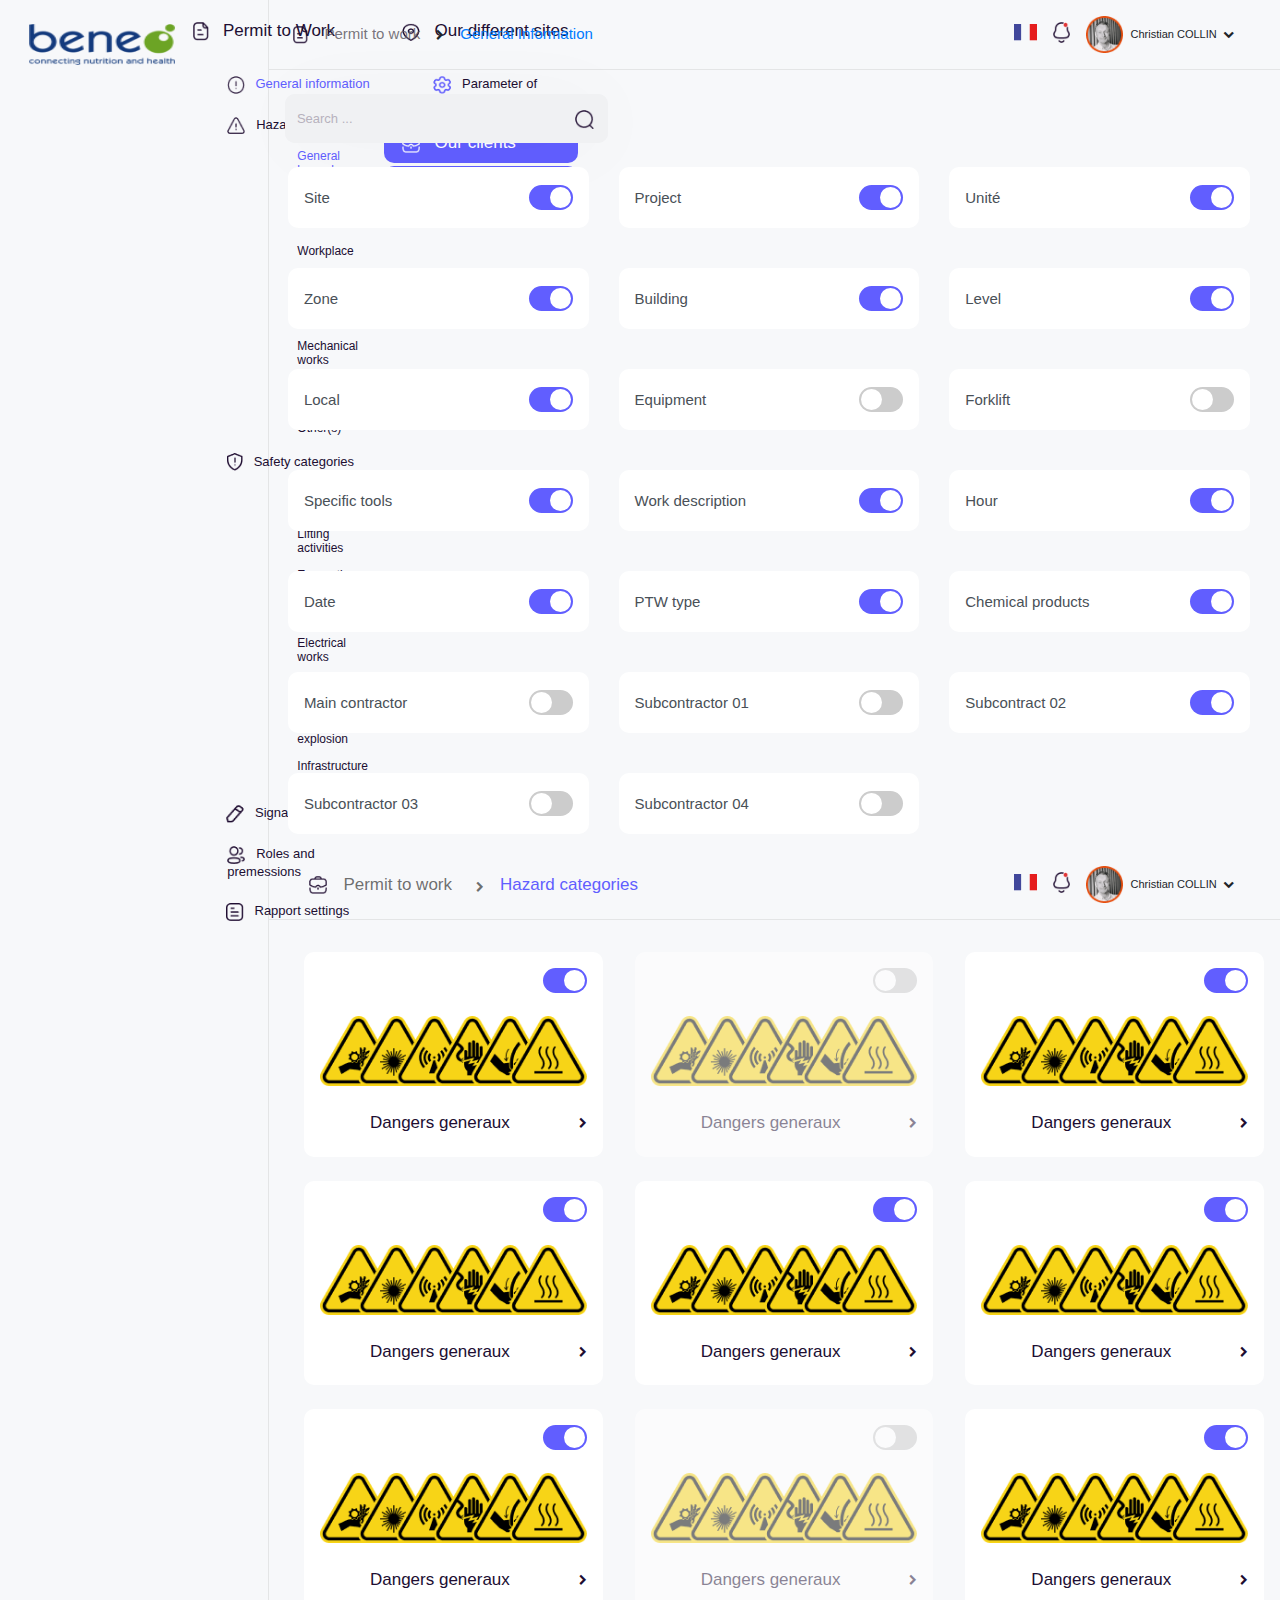
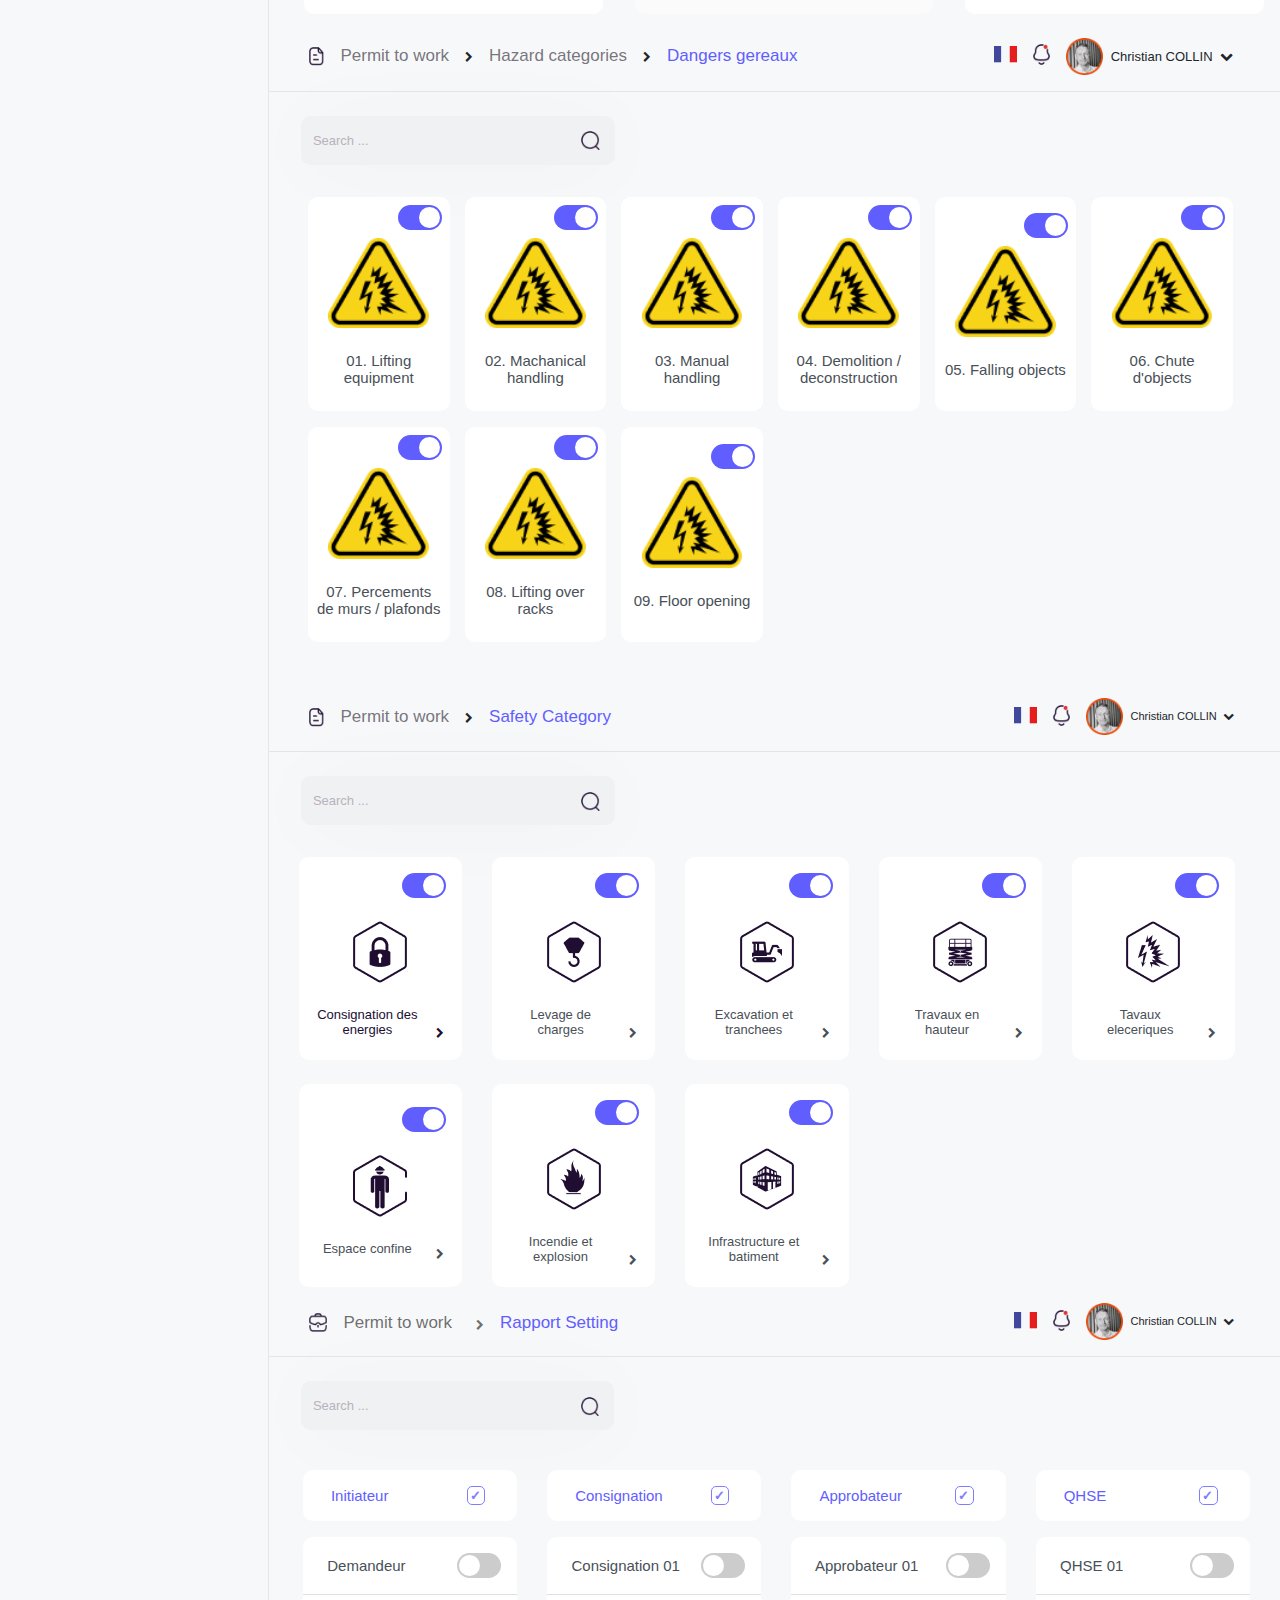
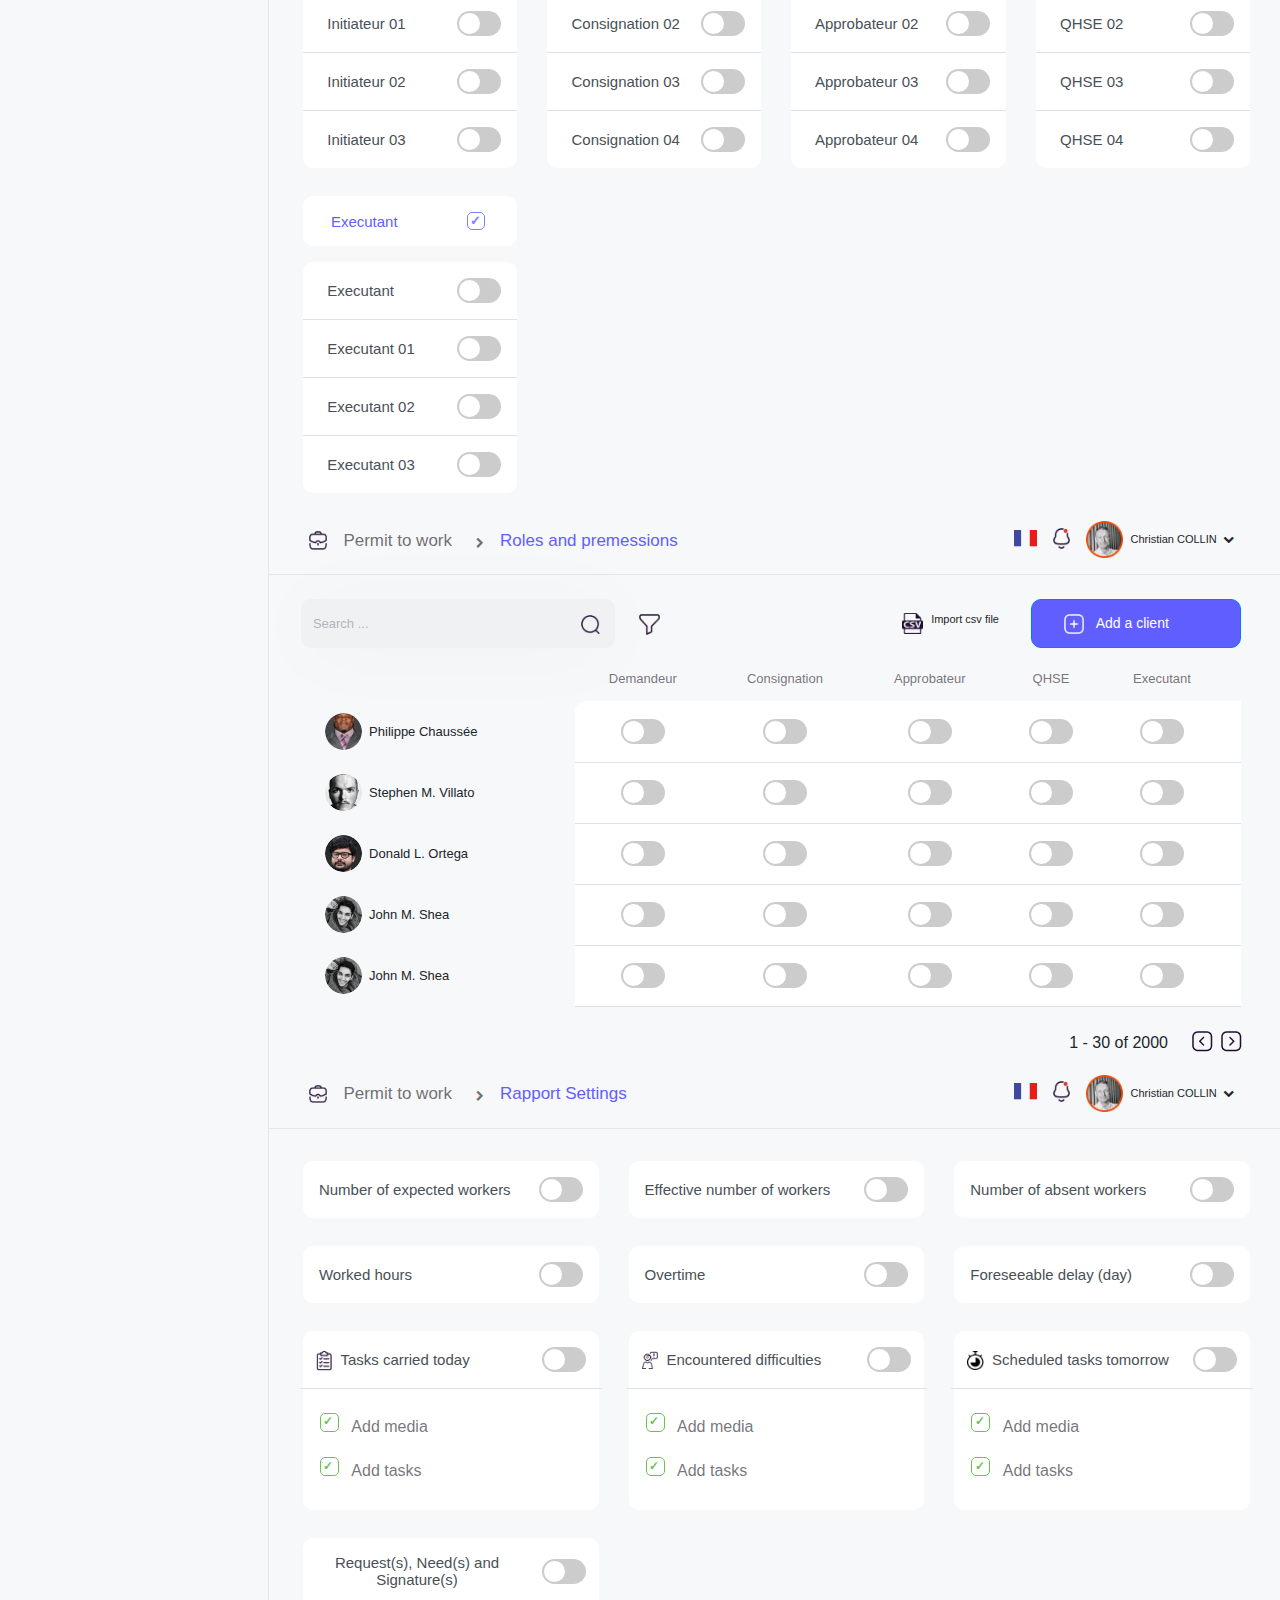
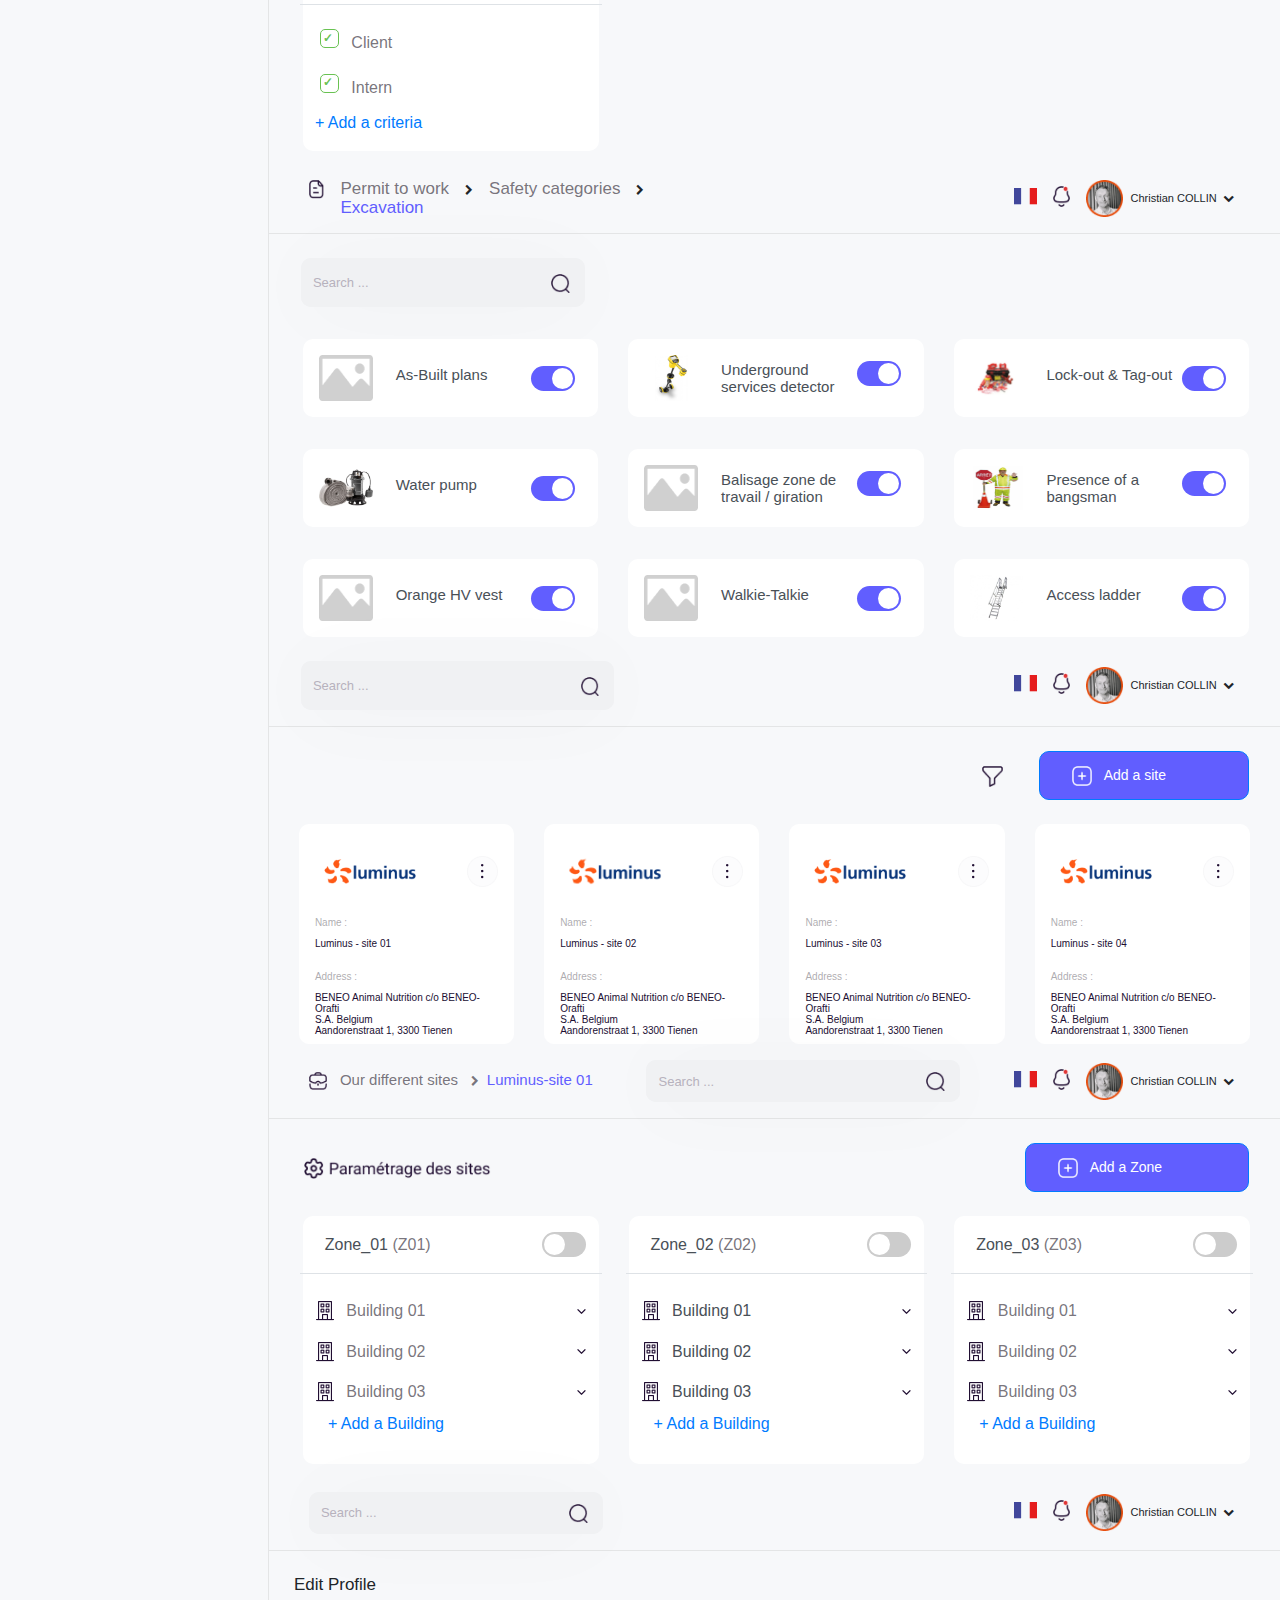
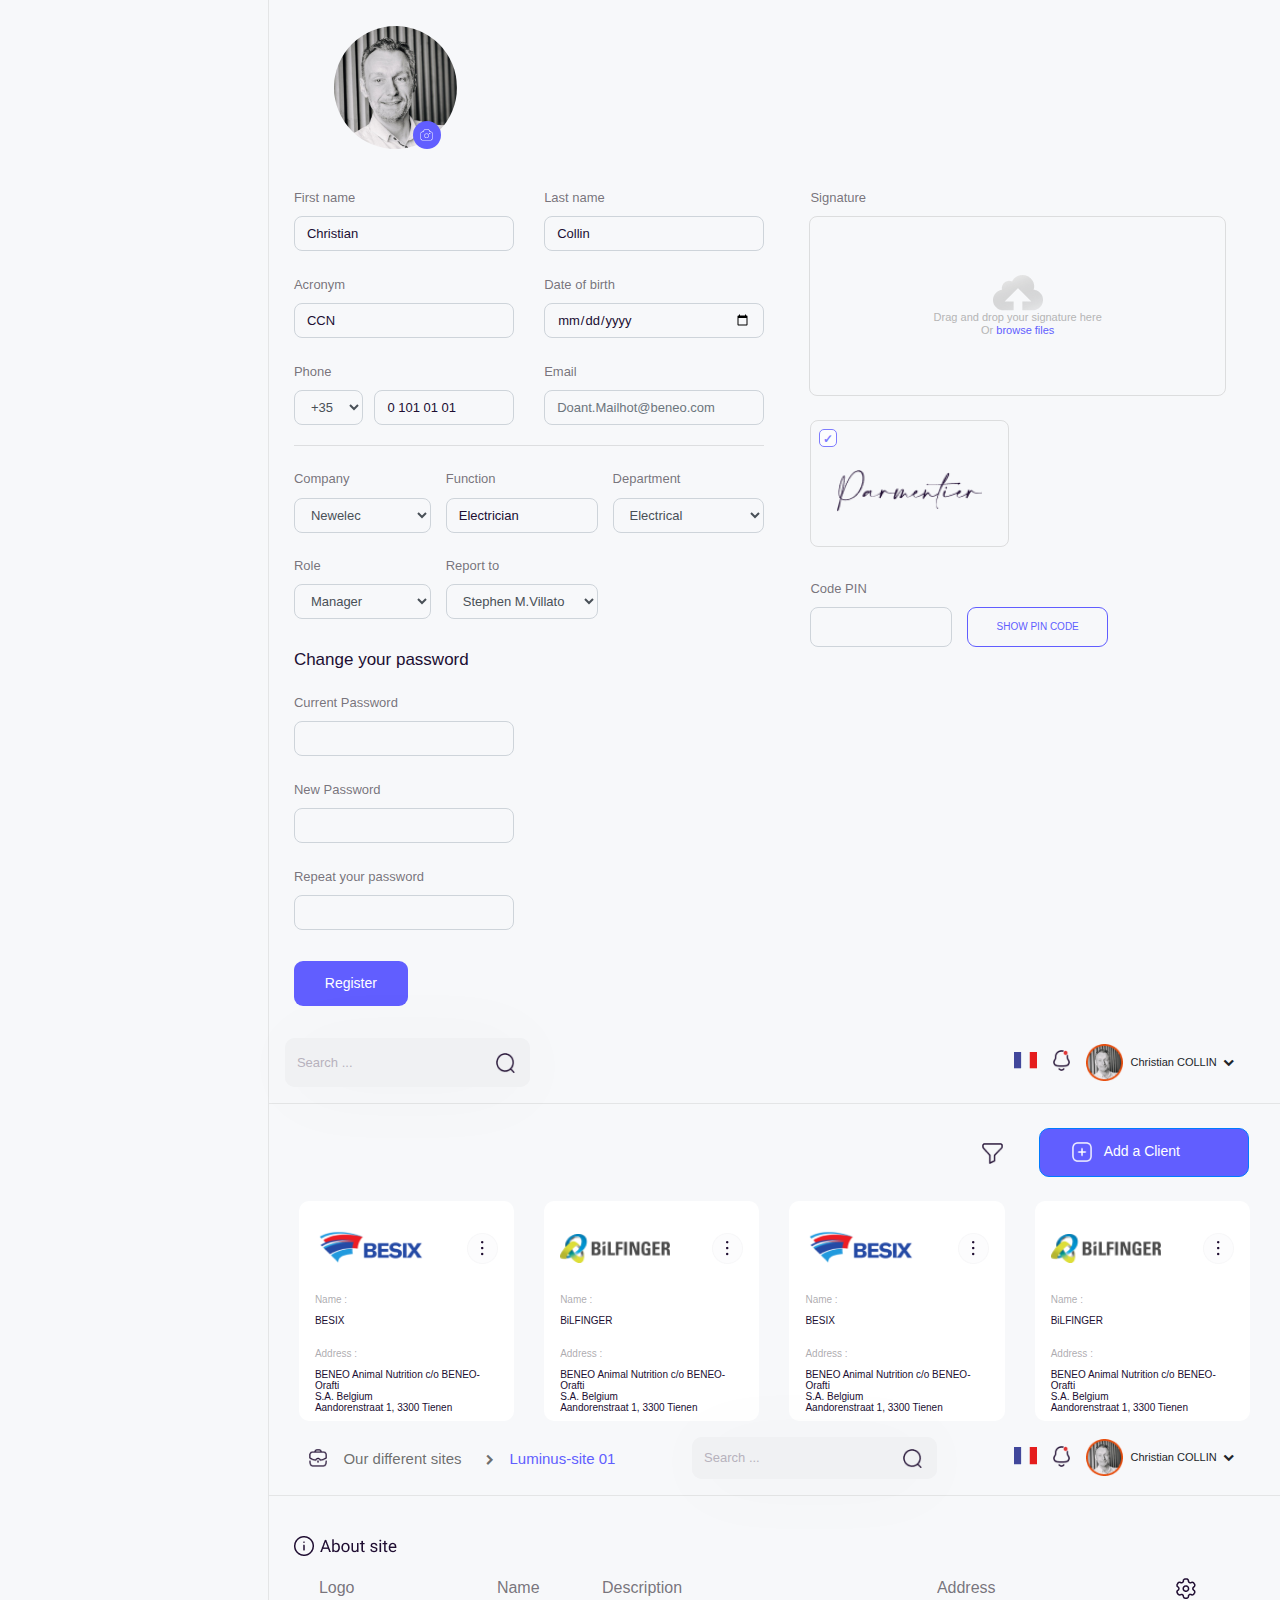
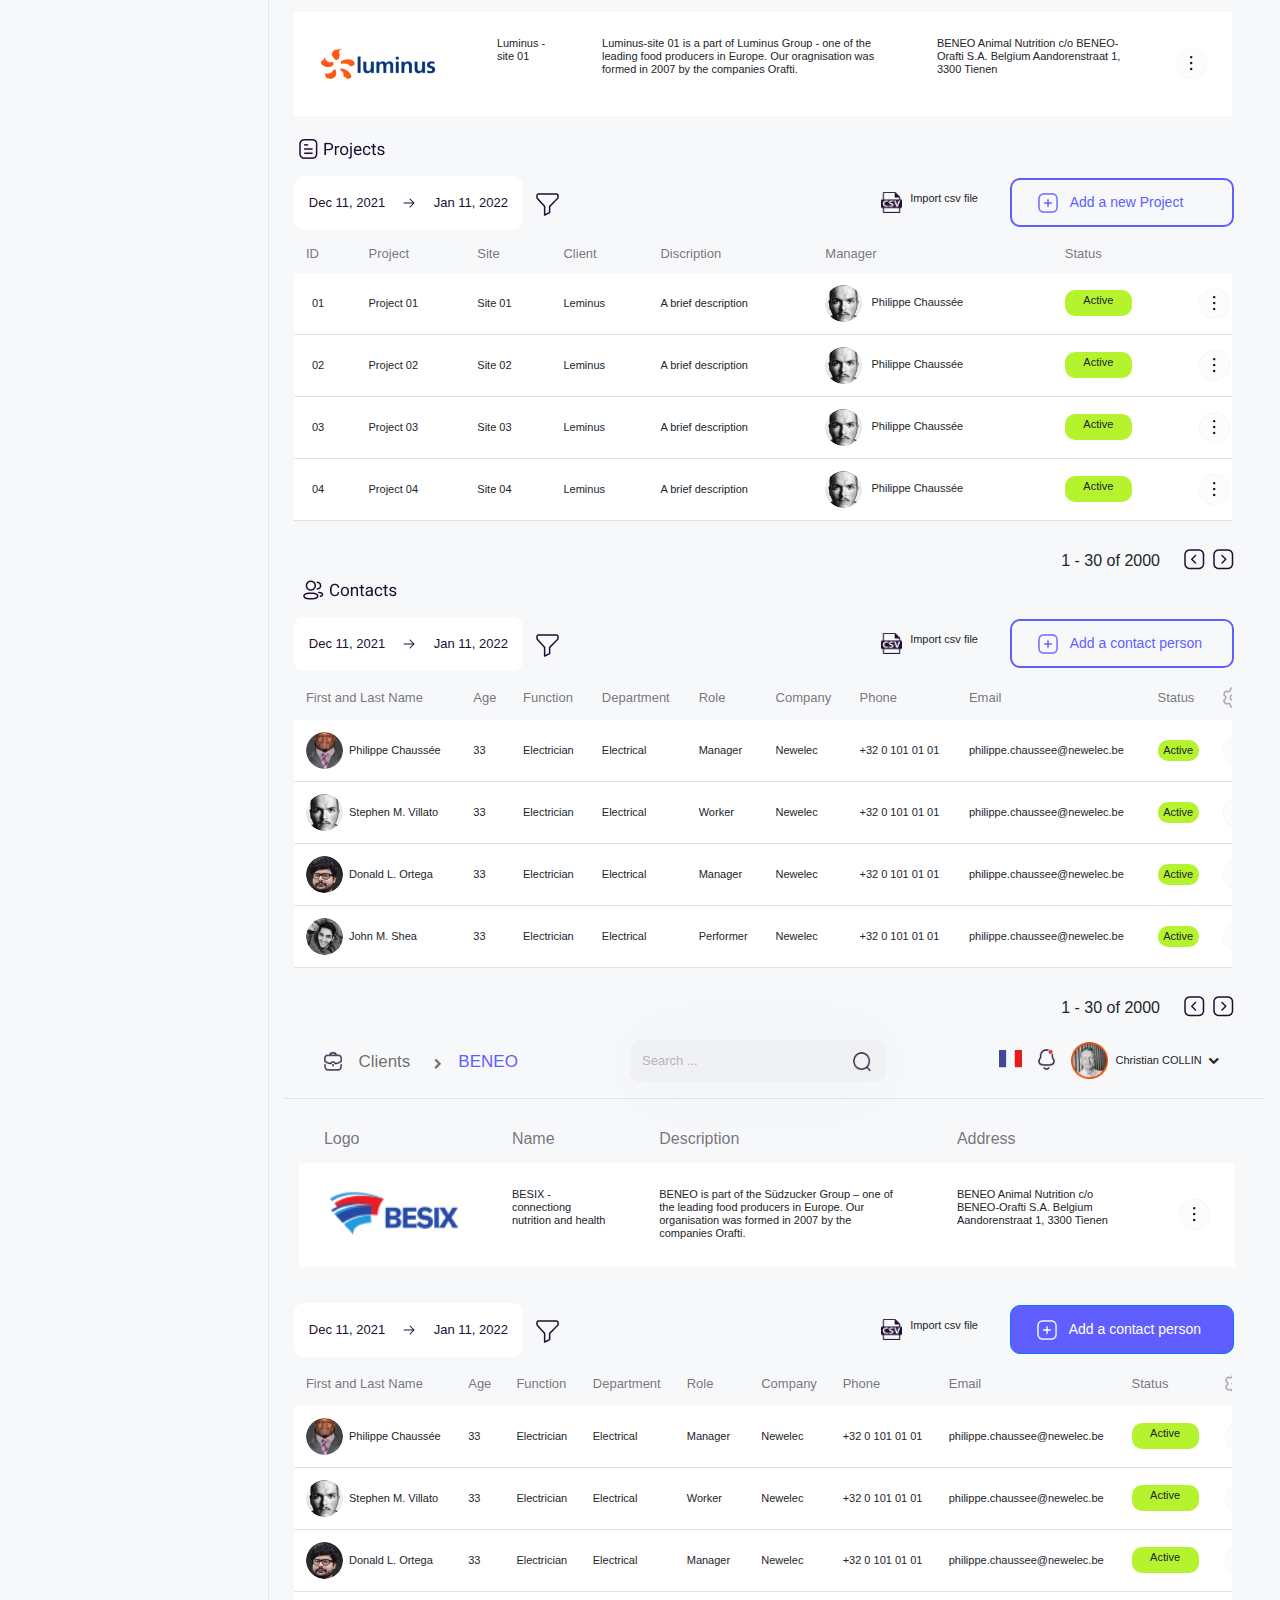
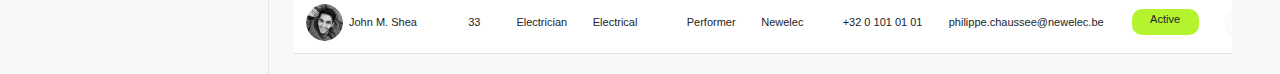
==== commit cd2f7599: "Add files via upload" ====
--- a/index.html
+++ b/index.html
@@ -36,7 +36,7 @@
                                 &nbsp;&nbsp;Permit to Work
                             </a>
                             <div class="tab-content" id="permit-sublinks">
-                                <ul id="tabsJustified1" class="nav nav-pills">
+                                <ul id="tabsJustified1" class="nav nav-pills pr-0">
                                     <li class="nav-item">
                                         <a href="" id="general-link" data-toggle="tab" class="nav-link small active sub-cat text-font-normal">
                                             <img src="img/Info Circle.png" style="width: 18px; height: 18px;" />
@@ -196,7 +196,7 @@
                         <li class="nav-item">
                             <a href="" id="client2-link" data-toggle="tab" class="nav-link small cat text-font-normal">
                                 <img src="Location.png" style="width: 18px; height: 18px; display: none;" class="white-image" />
-                                <img src="img/Work (1).png" style="width: 18px; height: 18px;" class="black-image" />
+                                <img src="Location1.png" style="width: 18px; height: 18px;" class="black-image" />
                                 &nbsp;&nbsp;Our different sites
                             </a>
                             <div class="tab-content" id="differentsite-sublinks">
--- a/style.css
+++ b/style.css
@@ -29,9 +29,15 @@
 
 .side-style {
     border-right: 1px solid rgba(209, 209, 209, 0.5); 
-    width: 21.007%; 
-    padding-left: 25px;
-}
+    width: 21.007%;
+}
+
+.side-style ul {
+    width: 100%;
+    padding-left: 10.9%;
+    padding-right: 11%;
+}
+
 #tabsJustified li {
     margin-top: 3px;
 }
@@ -40,8 +46,6 @@
 }
 #tabsJustified li .cat.active {
     background: #615EFF !important;
-    width: 235px;
-    padding-right: 50px !important;
     border-radius: 10px !important;
 }
 #tabsJustified1 li .sub-cat.active, #tabsJustified2 li .sub-cat-sub.active, #tabsJustified3 li .sub-cat-sub.active {
@@ -74,11 +78,12 @@
 }
 
 .sub-cat {
-    margin-left: 20px;
+    margin-left: 5% !important;
     font-size: 15px; 
     line-height: 18px;
-    padding: 10px !important;
-    padding-left: 22px !important;
+    padding: 10px;
+    padding-left: 11.2%;
+    width: 100%;
 }
 
 .sub-cat-sub {
@@ -519,10 +524,6 @@
         height: 220px;
     }
 
-    #tabsJustified li .cat.active {
-        width: 240px;
-    }
-
     .fs-11 {
         font-size: 10px !important;
         line-height: 11.5px !important;
@@ -568,7 +569,7 @@
     }
 
     .client-text {
-        font-size: 08px !important;
+        font-size: 10px !important;
         line-height: 12px;
         margin-top: 16px;
     }
@@ -602,10 +603,6 @@
 @media screen and (max-width: 1080px) {
     .box-height-240 {
         height: 200px;
-    }
-
-    #tabsJustified li .cat.active {
-        width: 200px;
     }
 
     #tabsJustified li {
@@ -635,10 +632,6 @@
         font-size: 12px; 
         line-height: 14px;
         padding-left: 22px !important;
-    }
-
-    .side-style {
-        padding-left: 10px;
     }
 
     .add-client-btn {
@@ -745,10 +738,6 @@
         font-size: 13px; 
         line-height: 15px;
         padding: 10px !important;
-    }
-
-    #tabsJustified li .cat.active {
-        width: 157px;
     }
 
     .date-range{
@@ -826,12 +815,9 @@
         margin-top: 0px;
     }
     
-    .side-style {
+    .side-style ul {
         padding-left: 3px !important;
-    }
-
-    #tabsJustified li .cat.active {
-        padding-right: 15px !important;
+        padding-right: 3px !important;
     }
 
     #tabsJustified li {
@@ -844,7 +830,7 @@
         font-size: 10px; 
         line-height: 12px;
         padding: 10px !important;
-        padding-left: 12px !important;
+        padding-left: 5%;
     }
     
     .sub-cat-sub {
@@ -896,7 +882,7 @@
     }
     
     .client-text {
-        font-size: 10px;
+        font-size: 08px !important;
         line-height: 9.5px;
         margin-top: 5px;
     }
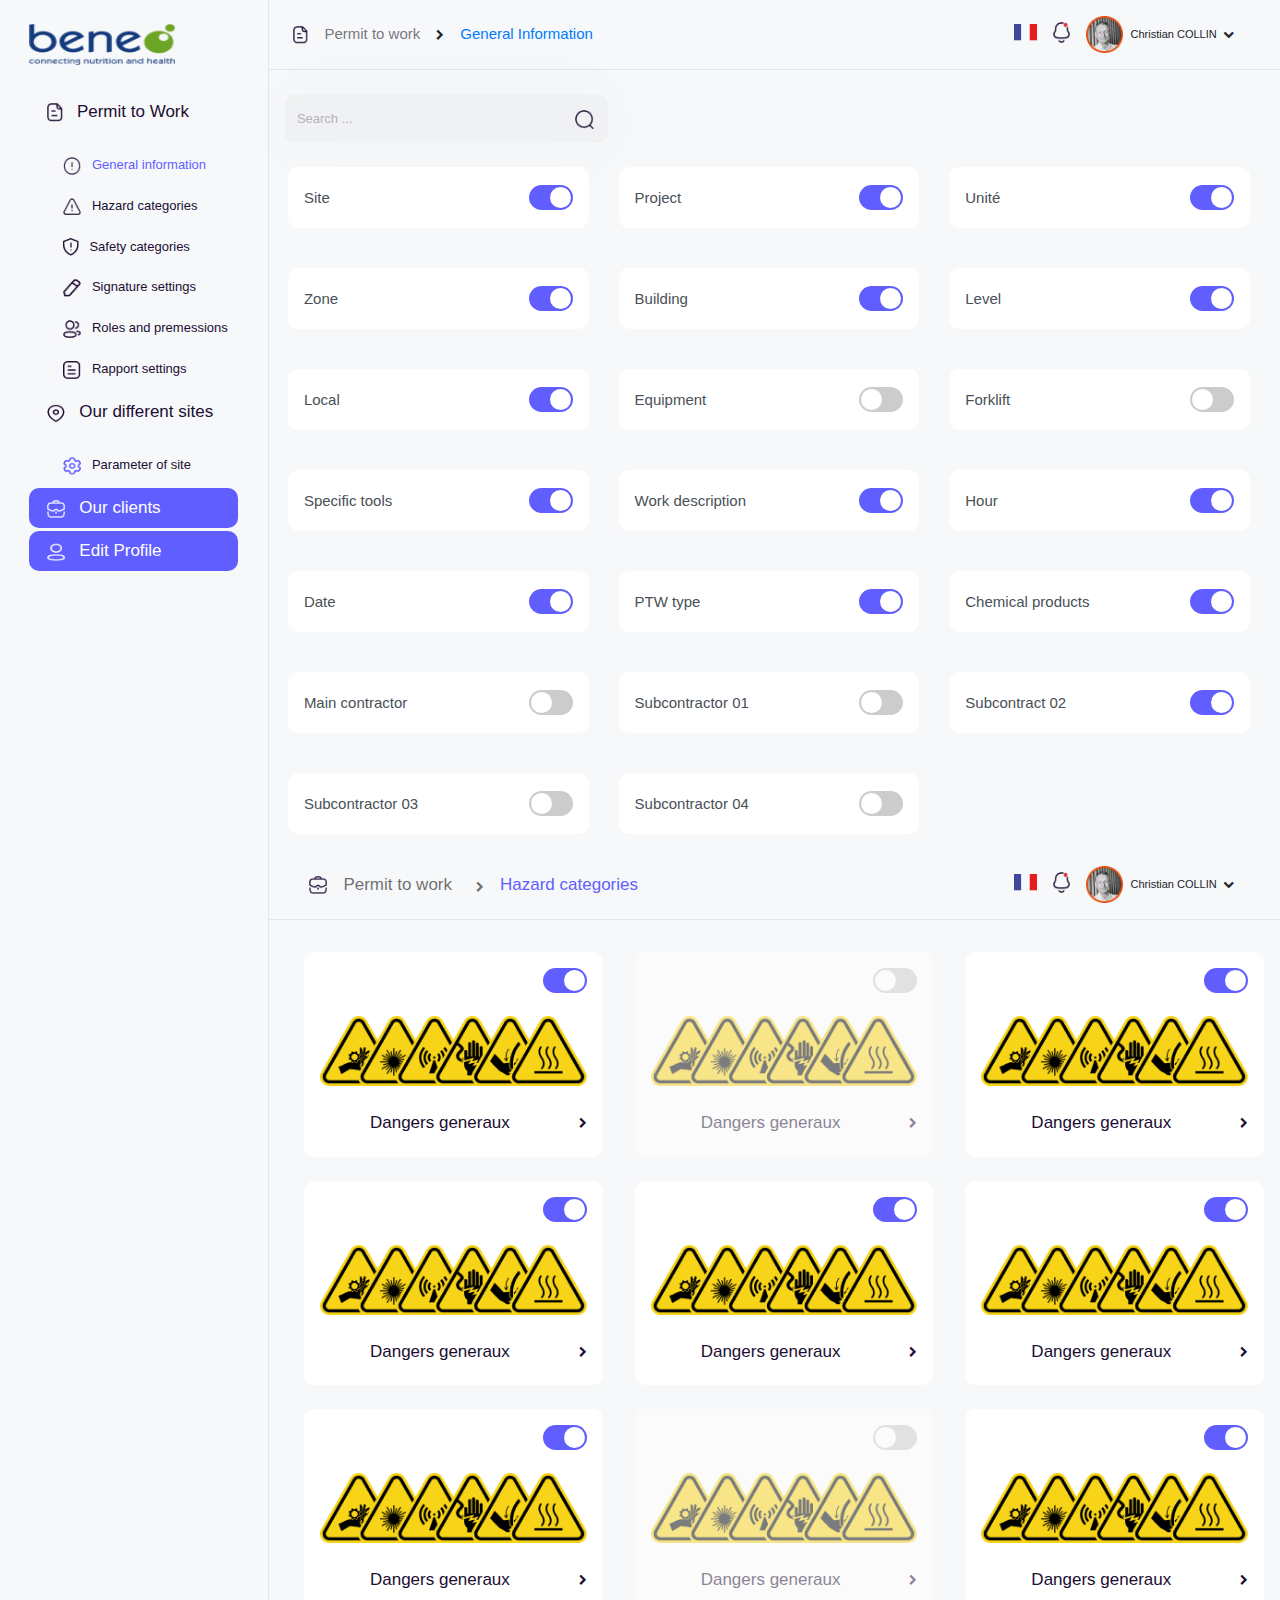
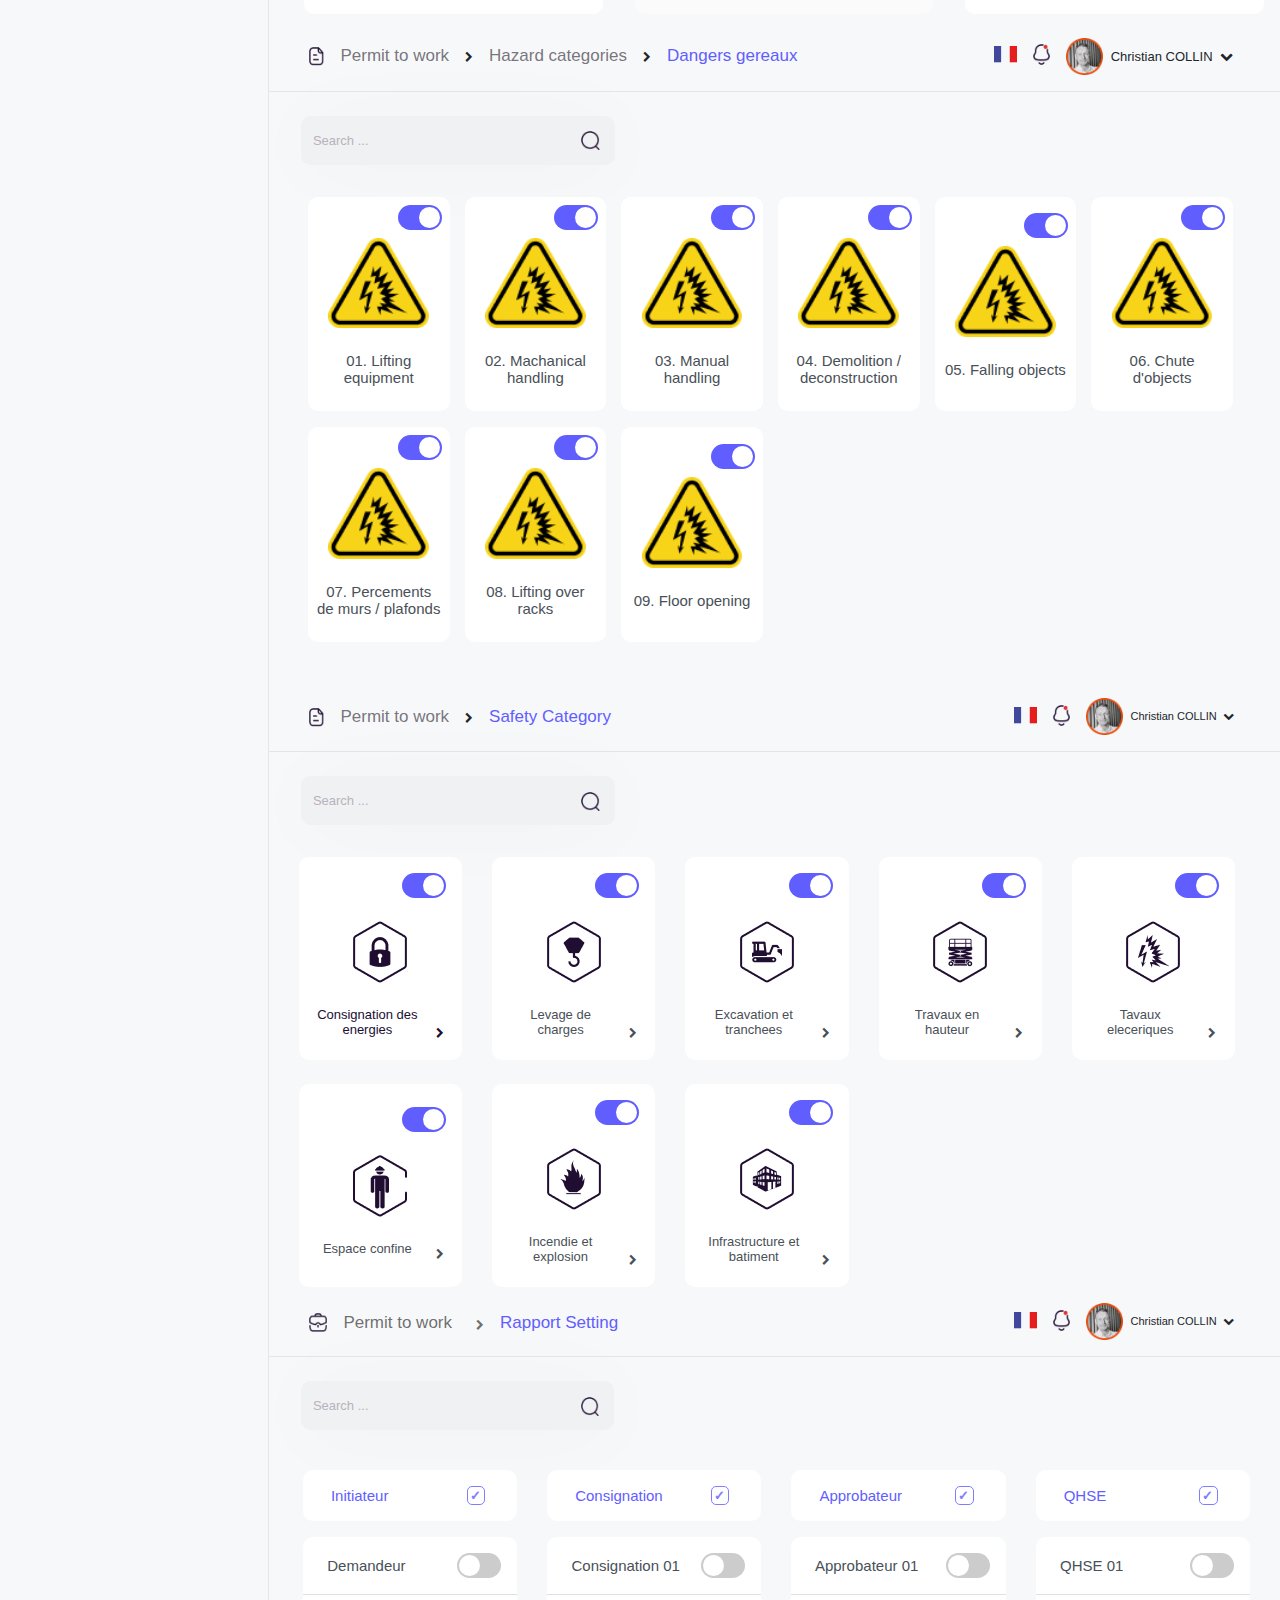
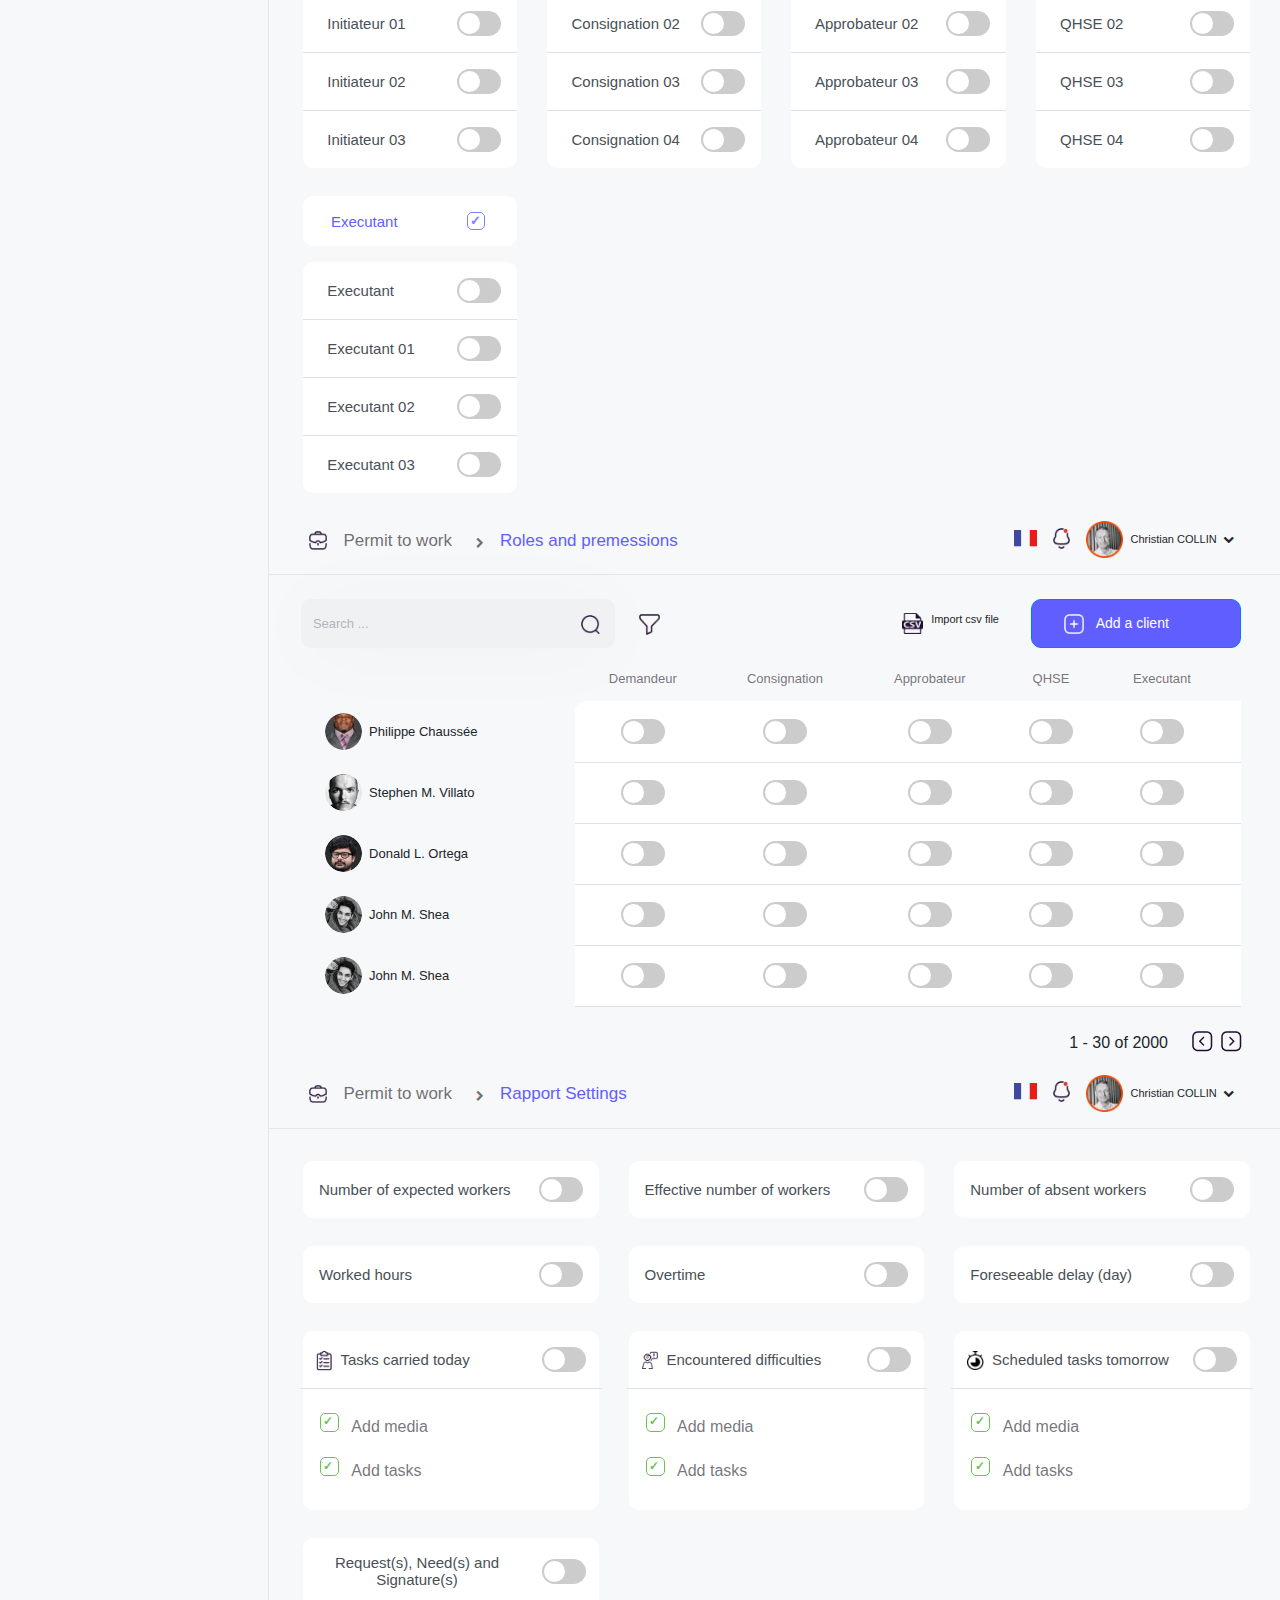
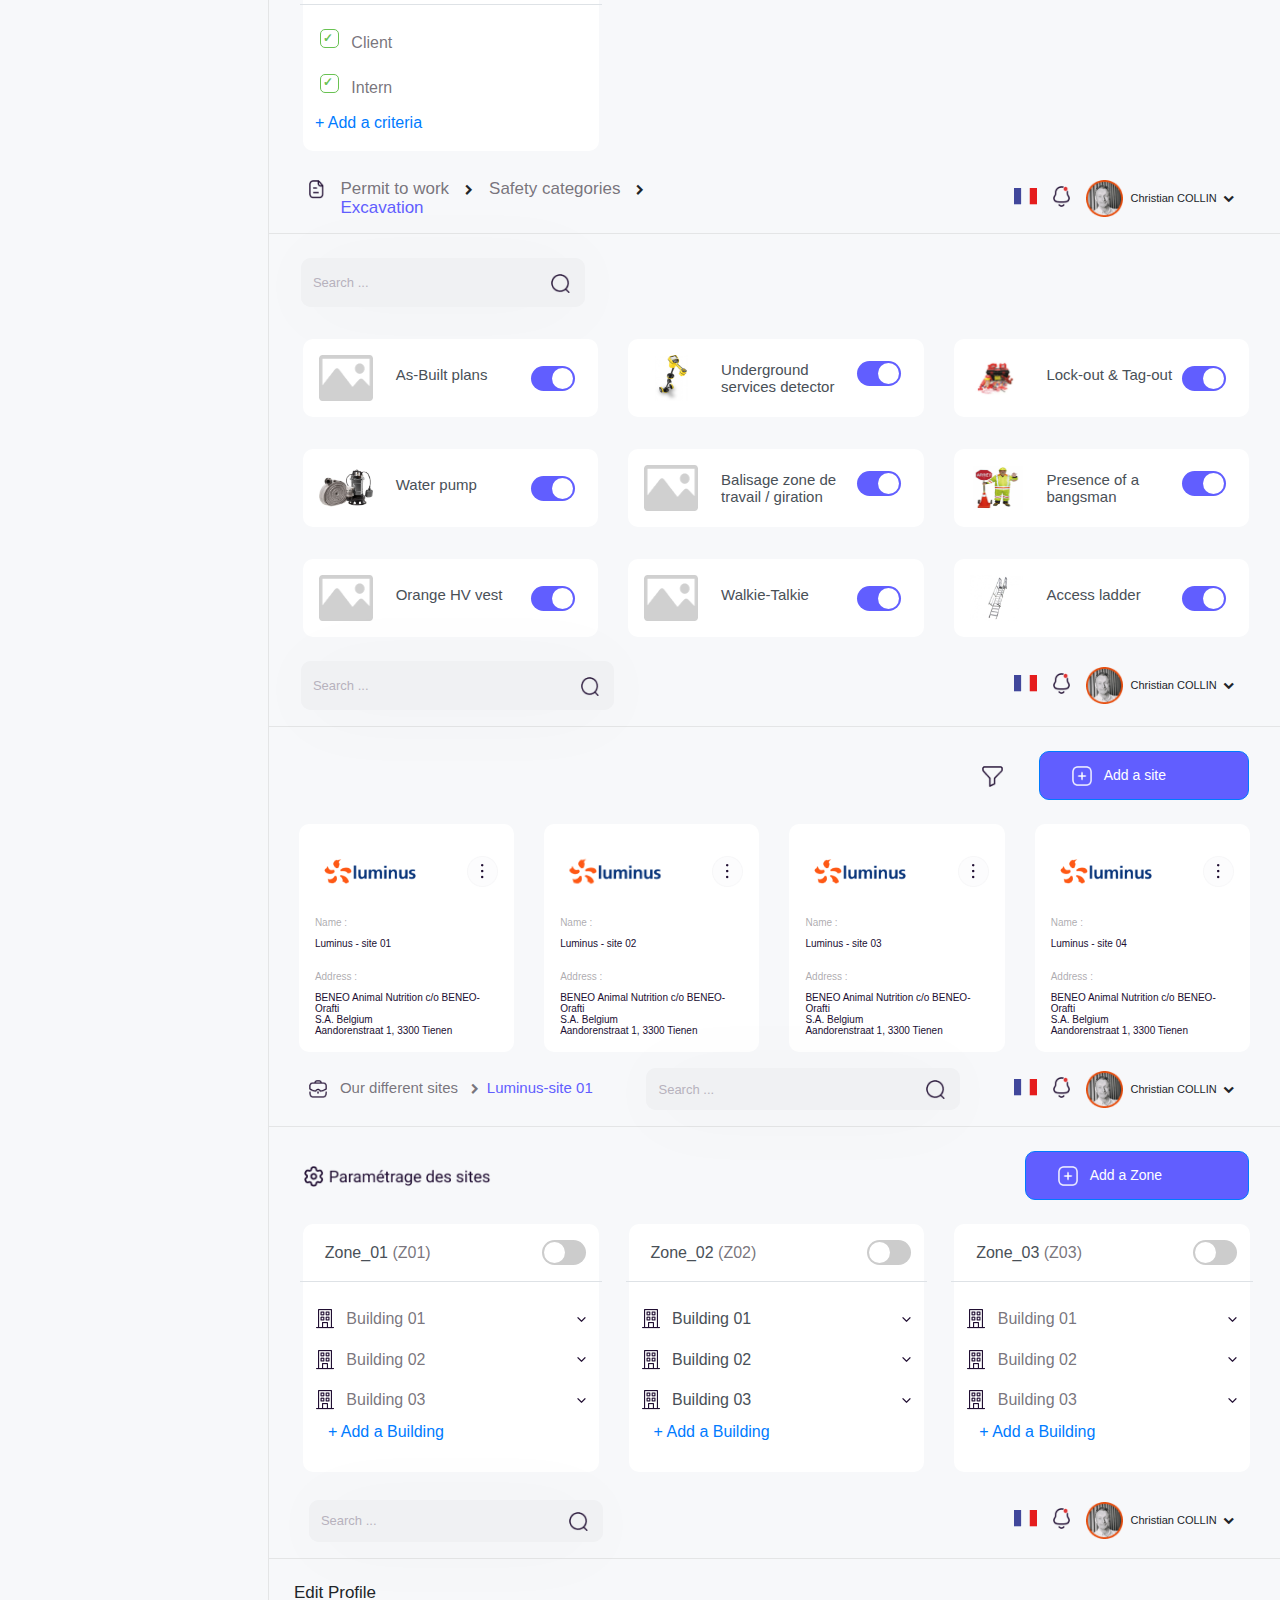
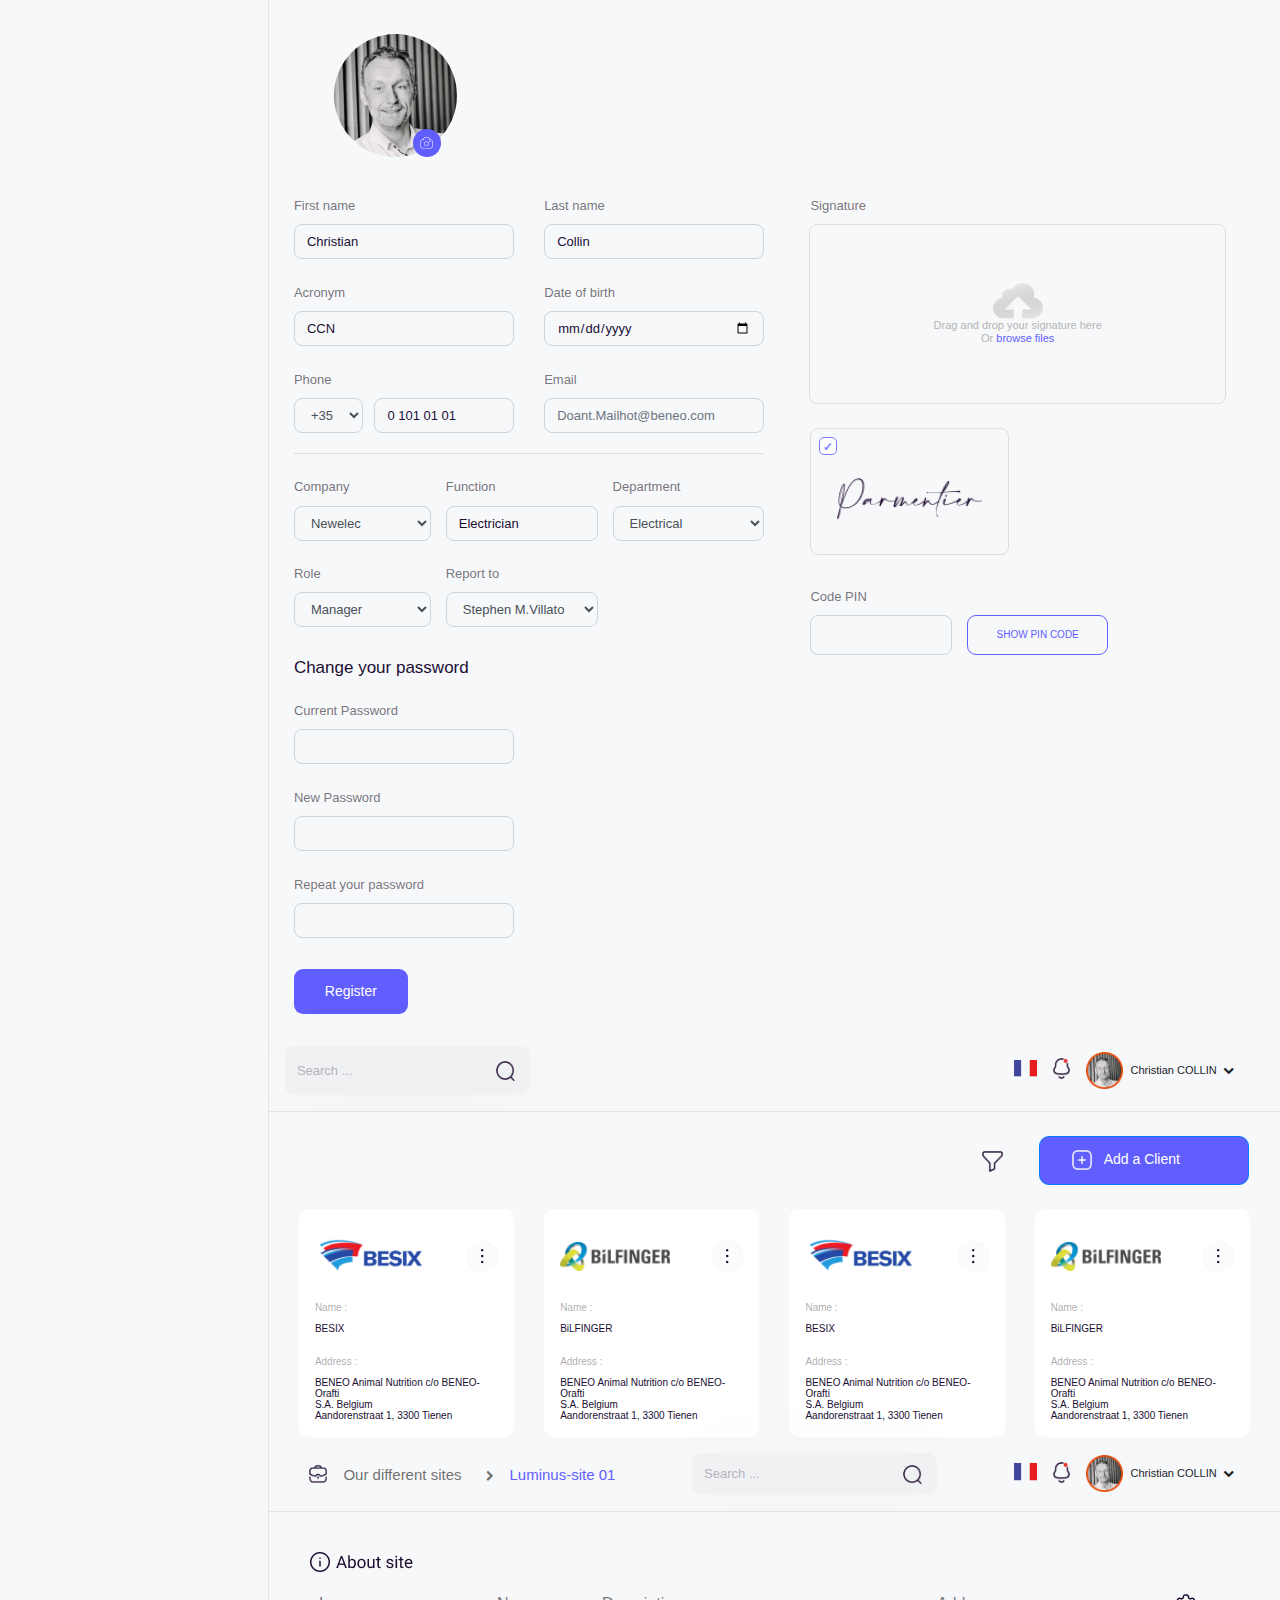
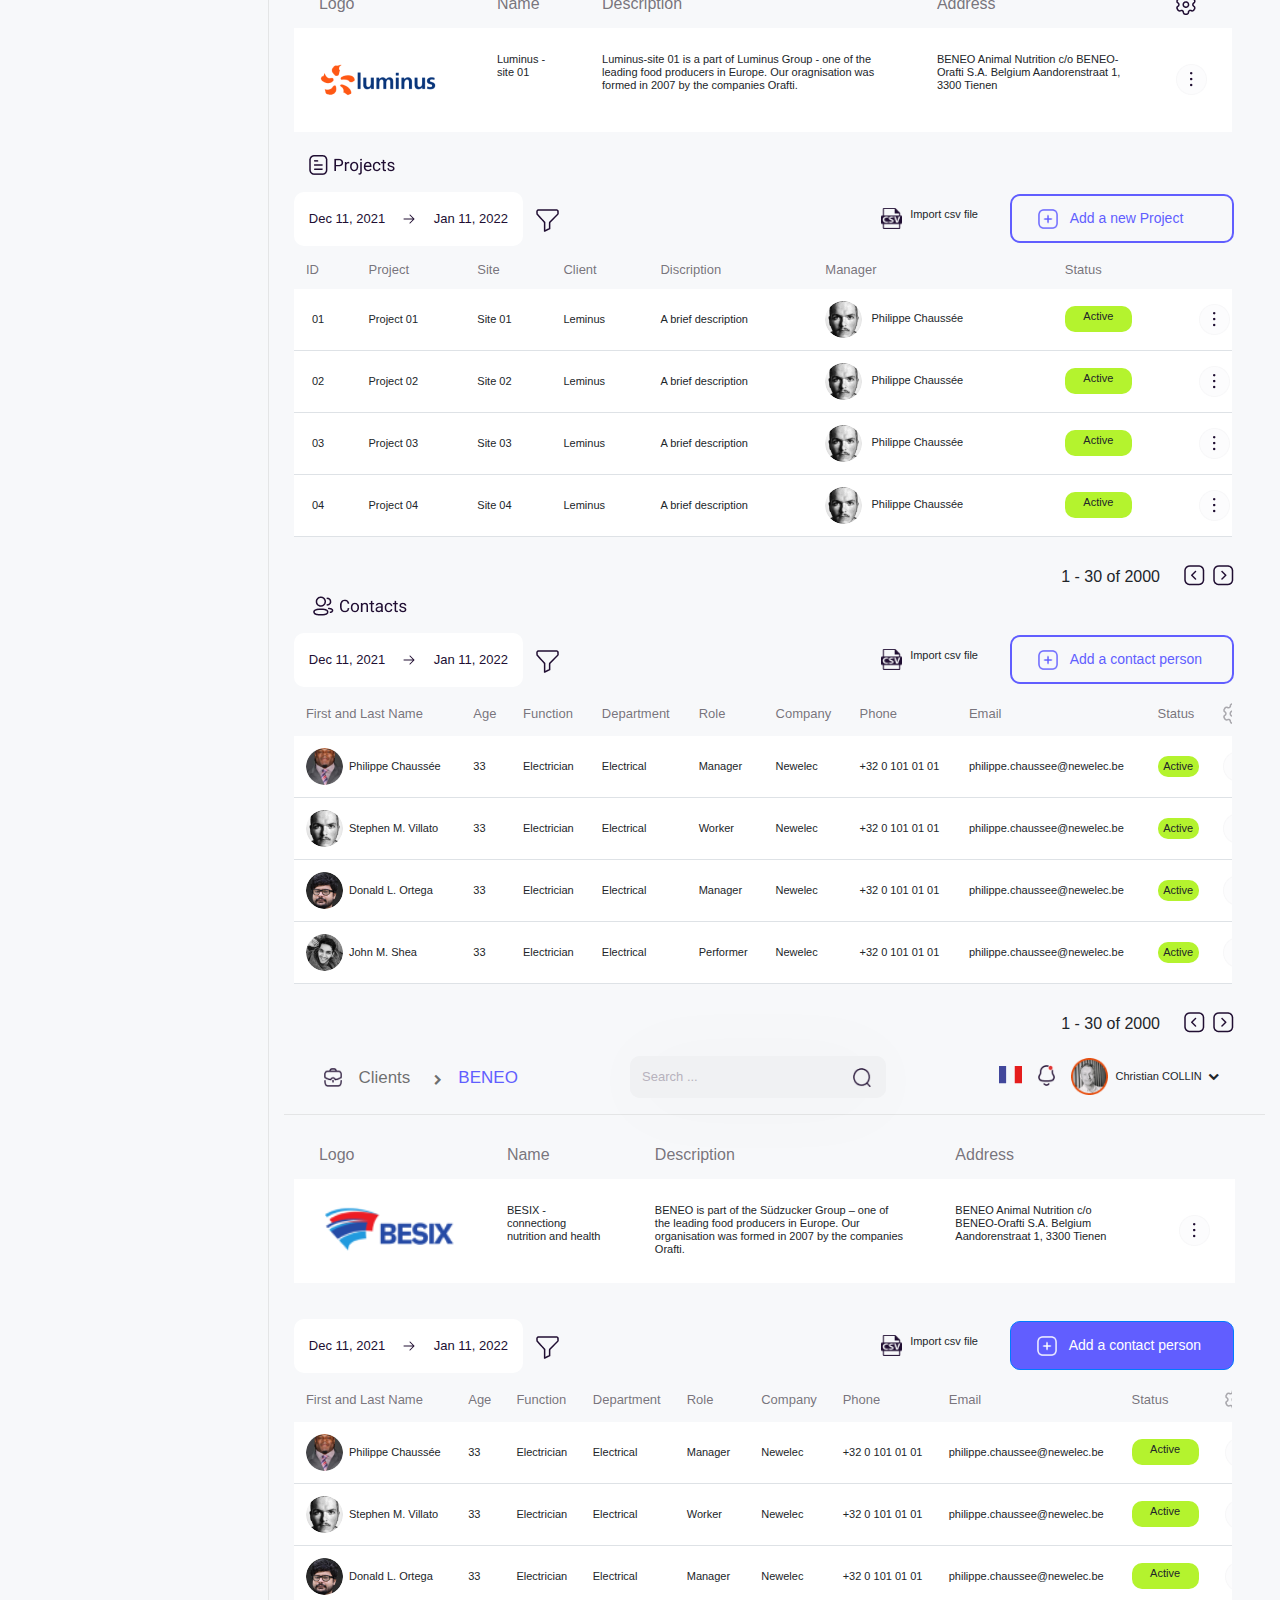
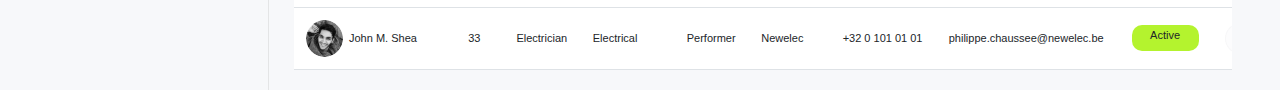
==== commit e15a4a00: "Add files via upload" ====
--- a/index.html
+++ b/index.html
@@ -37,151 +37,44 @@
                             </a>
                             <div class="tab-content" id="permit-sublinks">
                                 <ul id="tabsJustified1" class="nav nav-pills pr-0">
-                                    <li class="nav-item">
+                                    <li class="nav-item w-100">
                                         <a href="" id="general-link" data-toggle="tab" class="nav-link small active sub-cat text-font-normal">
                                             <img src="img/Info Circle.png" style="width: 18px; height: 18px;" />
                                             &nbsp;&nbsp;General information
                                         </a>
                                     </li>
             
-                                    <li class="nav-item">
+                                    <li class="nav-item w-100">
                                         <a href="" id="hazard-link" data-toggle="tab" class="nav-link small sub-cat text-font-normal">
                                             <img src="img/Danger.png" style="width: 18px; height: 16.22px;" />
                                             &nbsp;&nbsp;Hazard categories
                                         </a>
-                                        <div class="tab-content" id="hazard-sublinks">
-                                            <ul id="tabsJustified2" class="nav">
-                                                <li class="nav-item w-100 mt-0">
-                                                    <a href="" id="general-sublink" data-toggle="tab" class="nav-link active sub-cat-sub text-font-normal">
-                                                        General hazards
-                                                    </a>
-                                                </li>
-                        
-                                                <li class="nav-item w-100">
-                                                    <a href="" id="hot-sublink" data-toggle="tab" class="nav-link sub-cat-sub text-font-normal">
-                                                        Hot works
-                                                    </a>
-                                                </li>
-                        
-                                                <li class="nav-item w-100">
-                                                    <a href="" id="excavation-sublink" data-toggle="tab" class="nav-link sub-cat-sub text-font-normal">
-                                                        Excavation
-                                                    </a>
-                                                </li>
-                        
-                                                <li class="nav-item w-100">
-                                                    <a href="" id="workplace-sublink" data-toggle="tab" class="nav-link sub-cat-sub text-font-normal">
-                                                        Workplace 
-                                                    </a>
-                                                </li>
-                        
-                                                <li class="nav-item w-100">
-                                                    <a href="" id="environment-sublink" data-toggle="tab" class="nav-link sub-cat-sub text-font-normal">
-                                                        Environment
-                                                    </a>
-                                                </li>
-                        
-                                                <li class="nav-item w-100">
-                                                    <a href="" id="work-sublink" data-toggle="tab" class="nav-link sub-cat-sub text-font-normal">
-                                                        Work at height
-                                                    </a>
-                                                </li>
-                                                
-                                                <li class="nav-item w-100">
-                                                    <a href="" id="mechanical-sublink" data-toggle="tab" class="nav-link sub-cat-sub text-font-normal">
-                                                        Mechanical works
-                                                    </a>
-                                                </li>
-                        
-                                                <li class="nav-item w-100">
-                                                    <a href="" id="electrical-sublink" data-toggle="tab" class="nav-link sub-cat-sub text-font-normal">
-                                                        Electrical works
-                                                    </a>
-                                                </li>
-                        
-                                                <li class="nav-item w-100">
-                                                    <a href="" id="other-sublink" data-toggle="tab" class="nav-link sub-cat-sub text-font-normal">
-                                                        Other(s)
-                                                    </a>
-                                                </li>
-                                            </ul>
-                                        </div>
+                                       
                                     </li>
             
-                                    <li class="nav-item">
+                                    <li class="nav-item w-100">
                                         <a href="" id="safety-link" data-toggle="tab" class="nav-link small sub-cat text-font-normal">
                                             <img src="img/Info Circle (1).png" style="width: 15.53px; height: 18.44px;" />
                                             &nbsp;&nbsp;Safety categories
                                         </a>
-                                        <div class="tab-content" id="safety-sublinks">
-                                            <ul id="tabsJustified3" class="nav">
-                                                <li class="nav-item w-100 mt-0">
-                                                    <a href="" id="general-sublink" data-toggle="tab" class="nav-link active sub-cat-sub text-font-normal">
-                                                        Lock-out & Tag-out
-                                                    </a>
-                                                </li>
-                        
-                                                <li class="nav-item w-100">
-                                                    <a href="" id="hot-sublink" data-toggle="tab" class="nav-link sub-cat-sub text-font-normal">
-                                                        Lifting activities
-                                                    </a>
-                                                </li>
-                        
-                                                <li class="nav-item w-100">
-                                                    <a href="" id="excavation-sublink" data-toggle="tab" class="nav-link sub-cat-sub text-font-normal">
-                                                        Excavation
-                                                    </a>
-                                                </li>
-                        
-                                                <li class="nav-item w-100">
-                                                    <a href="" id="work-sublink" data-toggle="tab" class="nav-link sub-cat-sub text-font-normal">
-                                                        Work at height
-                                                    </a>
-                                                </li>
-                                                
-                                                <li class="nav-item w-100">
-                                                    <a href="" id="electrical-sublink" data-toggle="tab" class="nav-link sub-cat-sub text-font-normal">
-                                                        Electrical works
-                                                    </a>
-                                                </li>
-                        
-                                                <li class="nav-item w-100">
-                                                    <a href="" id="mechanical-sublink" data-toggle="tab" class="nav-link sub-cat-sub text-font-normal">
-                                                        Confined space
-                                                    </a>
-                                                </li>
-                        
-                                                <li class="nav-item w-100">
-                                                    <a href="" id="other-sublink" data-toggle="tab" class="nav-link sub-cat-sub text-font-normal">
-                                                        Fire & explosion
-                                                    </a>
-                                                </li>
-                                                
-                                                <li class="nav-item w-100">
-                                                    <a href="" id="mechanical-sublink" data-toggle="tab" class="nav-link sub-cat-sub text-font-normal">
-                                                        Infrastructure & builing
-                                                    </a>
-                                                </li>
-                        
-                                            </ul>
-                                        </div>
+                                       
                                     </li>
             
-                                    <li class="nav-item">
+                                    <li class="nav-item w-100">
                                         <a href="" id="signature-link" data-toggle="tab" class="nav-link small sub-cat text-font-normal">
                                             <img src="img/Edit.png" style="width: 18px; height: 18px;" />
                                             &nbsp;&nbsp;Signature settings 
                                         </a>
                                     </li>
             
-                                    <li class="nav-item">
+                                    <li class="nav-item w-100">
                                         <a href="" id="roles-link" data-toggle="tab" class="nav-link small sub-cat text-font-normal">
                                             <img src="img/2 User.png" style="width: 18px; height: 18px;" />
                                             &nbsp;&nbsp;Roles and premessions
                                         </a>
                                     </li>
             
-                                    <li class="nav-item">
+                                    <li class="nav-item w-100">
                                         <a href="" id="rapport-link" data-toggle="tab" class="nav-link small sub-cat text-font-normal">
                                             <img src="img/Document.png" style="width: 18px; height: 18px;" />
                                             &nbsp;&nbsp;Rapport settings
@@ -201,7 +94,7 @@
                             </a>
                             <div class="tab-content" id="differentsite-sublinks">
                                 <ul id="tabsJustified1" class="nav nav-pills">
-                                    <li class="nav-item">
+                                    <li class="nav-item w-100">
                                         <a href="" id="differentsite-sublink" data-toggle="tab" class="nav-link small sub-cat text-font-normal">
                                             <img src="Setting.png" style="width: 18px; height: 18px;" />
                                             &nbsp;&nbsp;Parameter of site
@@ -2456,9 +2349,9 @@
                         <div class="container-fluid">
                             <div class="row pl-4 pr-4 pt-3">
                                 <div class="col-sm-3">
-                                    <div class="bg-white p-3 br-10 box-height-240">
+                                    <div class="bg-white p-3 br-10" style="height: 100%;">
                                         <ul class="nav nav-pills">
-                                            <li class="nav-item">
+                                            <li class="nav-item w-100">
                                                 <a href="" id="beneo-link" data-toggle="tab" class="nav-link small text-font-normal p-0">
                                                     <div class="navbar p-0">
                                                         <img src="img/luminus-logo.png" style="width: 60% !important; height: 100%;" />
@@ -2489,9 +2382,9 @@
                                 </div>
 
                                 <div class="col-sm-3">
-                                    <div class="bg-white p-3 box-height-240 br-10">
+                                    <div class="bg-white p-3 br-10" style="height: 100%;">
                                         <ul class="nav nav-pills">
-                                            <li class="nav-item">
+                                            <li class="nav-item w-100">
                                                 <a href="" data-target="#luminus" data-toggle="tab" class="nav-link small text-font-normal p-0">
                                                     <div class="navbar p-0">
                                                         <img src="img/our clients/unknown 1.png" style="width: 60%; height: 100%;" />
@@ -2529,9 +2422,9 @@
                                 </div>
 
                                 <div class="col-sm-3">
-                                    <div class="bg-white p-3 box-height-240 br-10">
+                                    <div class="bg-white p-3 br-10" style="height: 100%;">
                                         <ul class="nav nav-pills">
-                                            <li class="nav-item">
+                                            <li class="nav-item w-100">
                                                 <a href="" data-target="#besix" data-toggle="tab" class="nav-link small text-font-normal p-0">
                                                     <div class="navbar p-0">
                                                         <img src="img/luminus-logo.png" style="width: 60%; height: 85%;" />
@@ -2569,9 +2462,9 @@
                                 </div>
 
                                 <div class="col-sm-3">
-                                    <div class="bg-white p-3 box-height-240 br-10">
+                                    <div class="bg-white p-3 br-10" style="height: 100%;">
                                         <ul class="nav nav-pills">
-                                            <li class="nav-item">
+                                            <li class="nav-item w-100">
                                                 <a href="" data-target="#bilfinger" data-toggle="tab" class="nav-link small text-font-normal p-0">
                                                     <div class="navbar p-0">
                                                         <img src="img/luminus-logo.png" style="width: 60%; height: 100%;" />
@@ -3252,7 +3145,7 @@
                         <div class="container-fluid pt-3">
                             <div class="row pl-4 pr-4">
                                  <div class="col-sm-3">
-                                    <div class="bg-white p-3 box-height-240 br-10">
+                                    <div class="bg-white p-3 br-10" style="height: 100%;">
                                         <ul class="nav nav-pills">
                                             <li class="nav-item">
                                                 <a href="" id="besixclick" data-toggle="tab" class="nav-link small text-font-normal p-0">
@@ -3292,7 +3185,7 @@
                                 </div>
 
                                 <div class="col-sm-3">
-                                    <div class="bg-white p-3 box-height-240 br-10">
+                                    <div class="bg-white p-3 br-10" style="height: 100%;">
                                         <ul class="nav nav-pills">
                                             <li class="nav-item">
                                                 <a href="" data-target="#luminus" data-toggle="tab" class="nav-link small text-font-normal p-0">
@@ -3332,7 +3225,7 @@
                                 </div>
 
                                 <div class="col-sm-3">
-                                    <div class="bg-white p-3 br-10 box-height-240">
+                                    <div class="bg-white p-3 br-10" style="height: 100%;">
                                         <ul class="nav nav-pills">
                                             <li class="nav-item">
                                                 <a href="" id="beneo-link" data-toggle="tab" class="nav-link small text-font-normal p-0">
@@ -3365,7 +3258,7 @@
                                 </div>
 
                                 <div class="col-sm-3">
-                                    <div class="bg-white p-3 box-height-240 br-10">
+                                    <div class="bg-white p-3 br-10" style="height: 100%;">
                                         <ul class="nav nav-pills">
                                             <li class="nav-item">
                                                 <a href="" data-target="#bilfinger" data-toggle="tab" class="nav-link small text-font-normal p-0">
@@ -3456,8 +3349,8 @@
 
                         <div class="container-fluid">
                             <div class="row pl-5 pr-5 pt-3 pb-1">
-                                <img class="pt-4 pb-2" src="Group 22.png">
-                                <div style="overflow-x: scroll;" id="style-2">
+                                <img class="pt-4 pb-2 pl-3" src="Group 22.png">
+                                <div style="overflow-x: scroll; width: 100%;" id="style-2">
                                     <table class="table tbl">
                                         <thead>
                                             <tr>
@@ -3545,7 +3438,7 @@
 
                         
                         <div class="container-fluid">
-                             <img src="Group 1207.png" class="pl-4">
+                             <img src="Group 1207.png" class="pl-5">
                              <div class="navbar pl-5 pr-4 pt-3 mr-2 pb-1" style="margin-left: -15px;">
                                  <div style="display: flex;">
                                     <div class="date-range">
@@ -3710,7 +3603,7 @@
 
 
                         <div class="container-fluid">
-                            &nbsp;<img src="Group 1208.png" class="pl-4">
+                            &nbsp;<img src="Group 1208.png" class="pl-5">
                             <div class="navbar pl-5 pr-4 pt-3 mr-2 pb-1" style="margin-left: -15px;">
                                 <div style="display: flex;">
                                     <div class="date-range">
@@ -3935,10 +3828,10 @@
                                 </div>
                             </div>
     
-                            <div class="container-fluid">
-                                <div class="row pl-0 ml-0 pr-4 pt-3 pb-1 w-100">
+                            <div class="container-fluid pl-5 pr-4">
+                                <div class="row pl-0 pr-0 pt-3 pb-1 w-100">
                                     
-                                    <div style="overflow-x: scroll;" id="style-2">
+                                    <div style="overflow-x: scroll; width: 100%;" id="style-2">
                                         <table class="table tbl">
                                             <thead>
                                                 <tr>
--- a/style.css
+++ b/style.css
@@ -32,7 +32,7 @@
     width: 21.007%;
 }
 
-.side-style ul {
+.side-style ul#tabsJustified {
     width: 100%;
     padding-left: 10.9%;
     padding-right: 11%;
@@ -78,7 +78,7 @@
 }
 
 .sub-cat {
-    margin-left: 5% !important;
+    margin-left: 8% !important;
     font-size: 15px; 
     line-height: 18px;
     padding: 10px;
@@ -555,8 +555,7 @@
     .sub-cat {
         font-size: 13px; 
         line-height: 16px;
-        padding: 10px !important;
-        padding-left: 20px !important;
+        margin-left: 5% !important;
     }
         
     .sub-cat-sub {
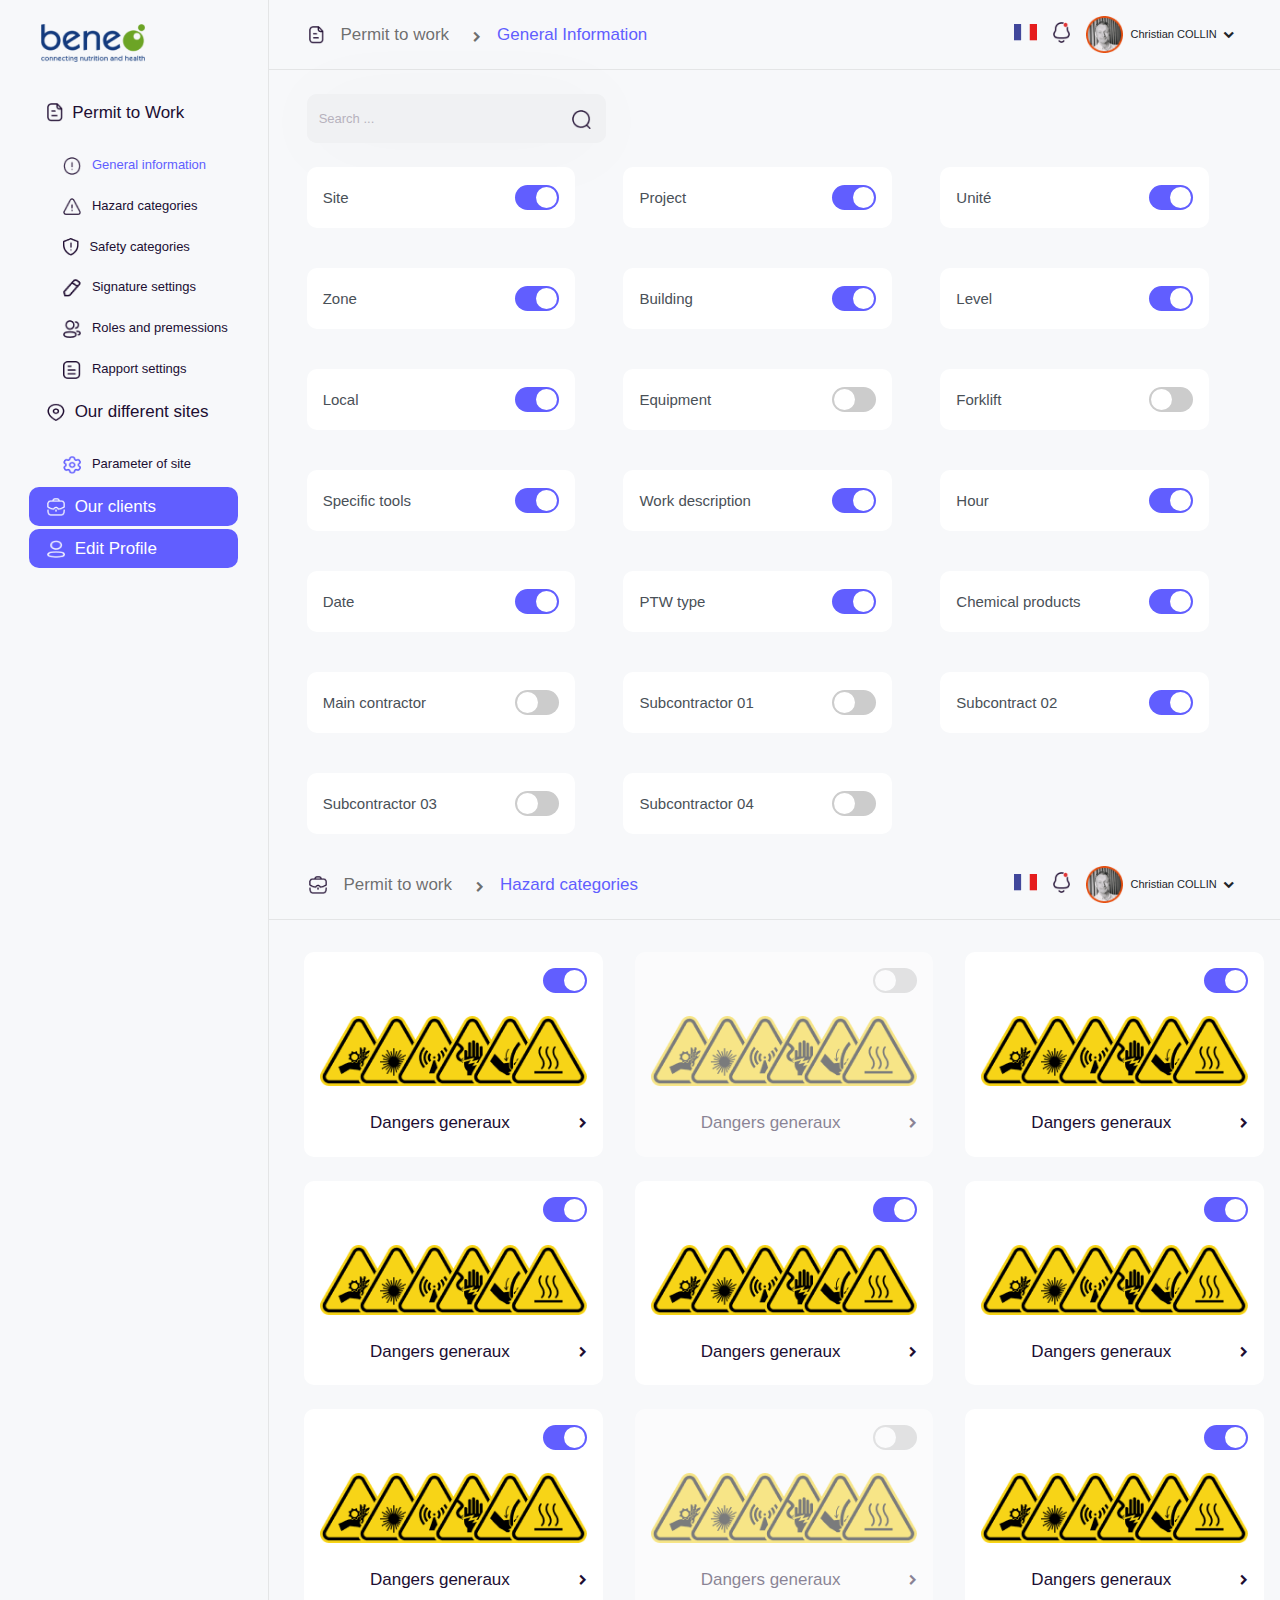
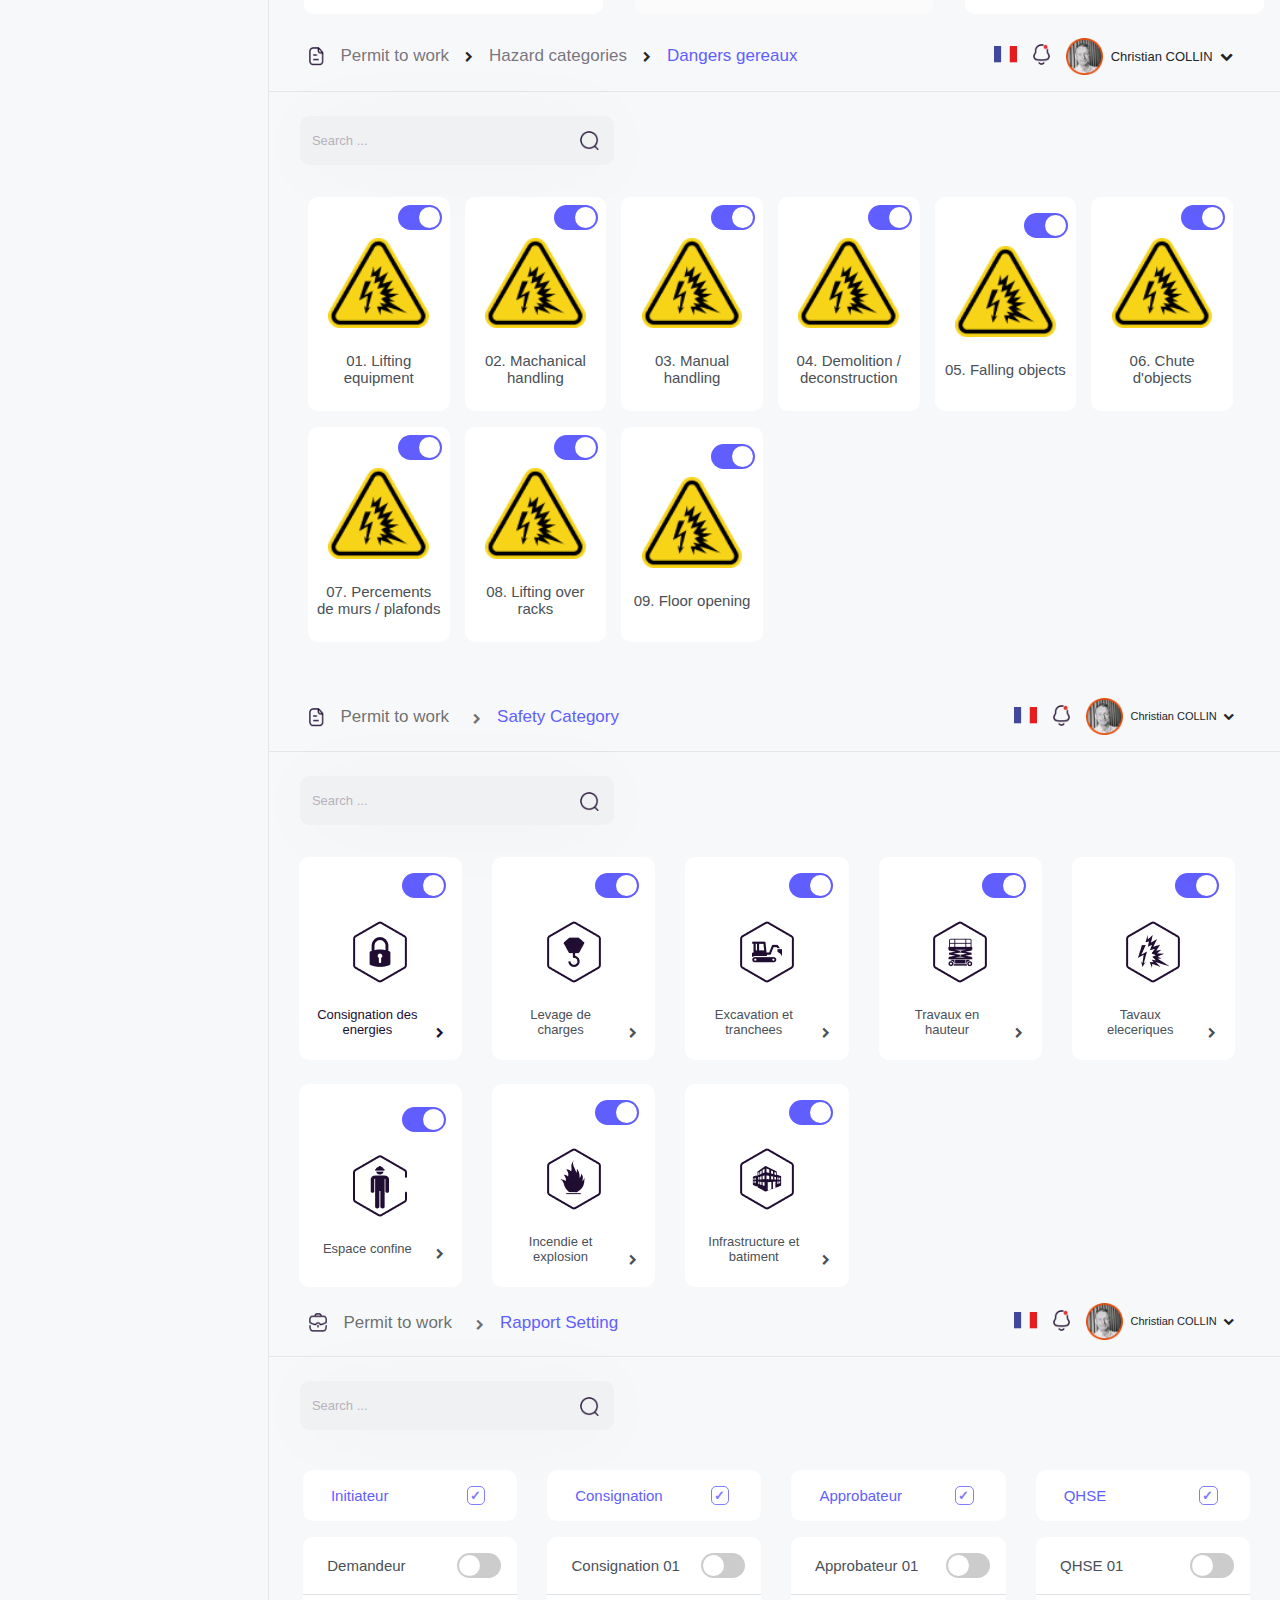
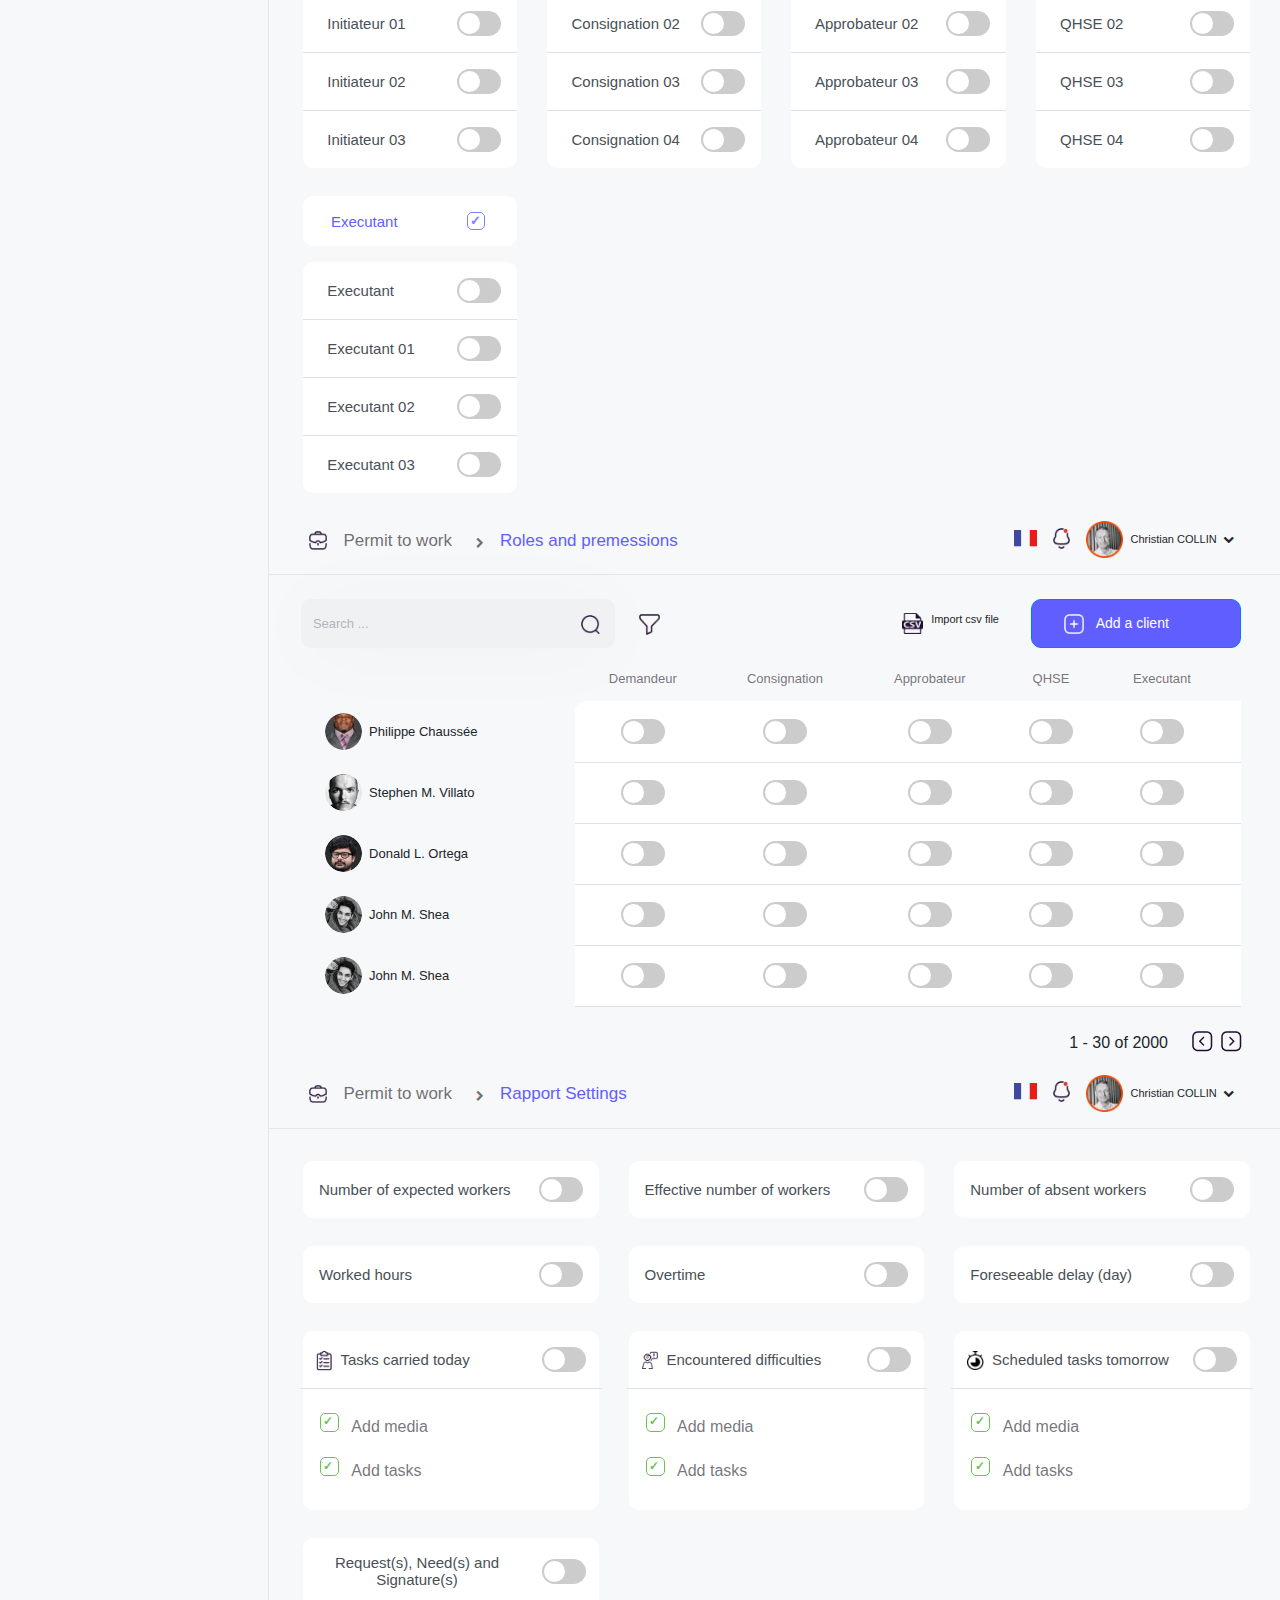
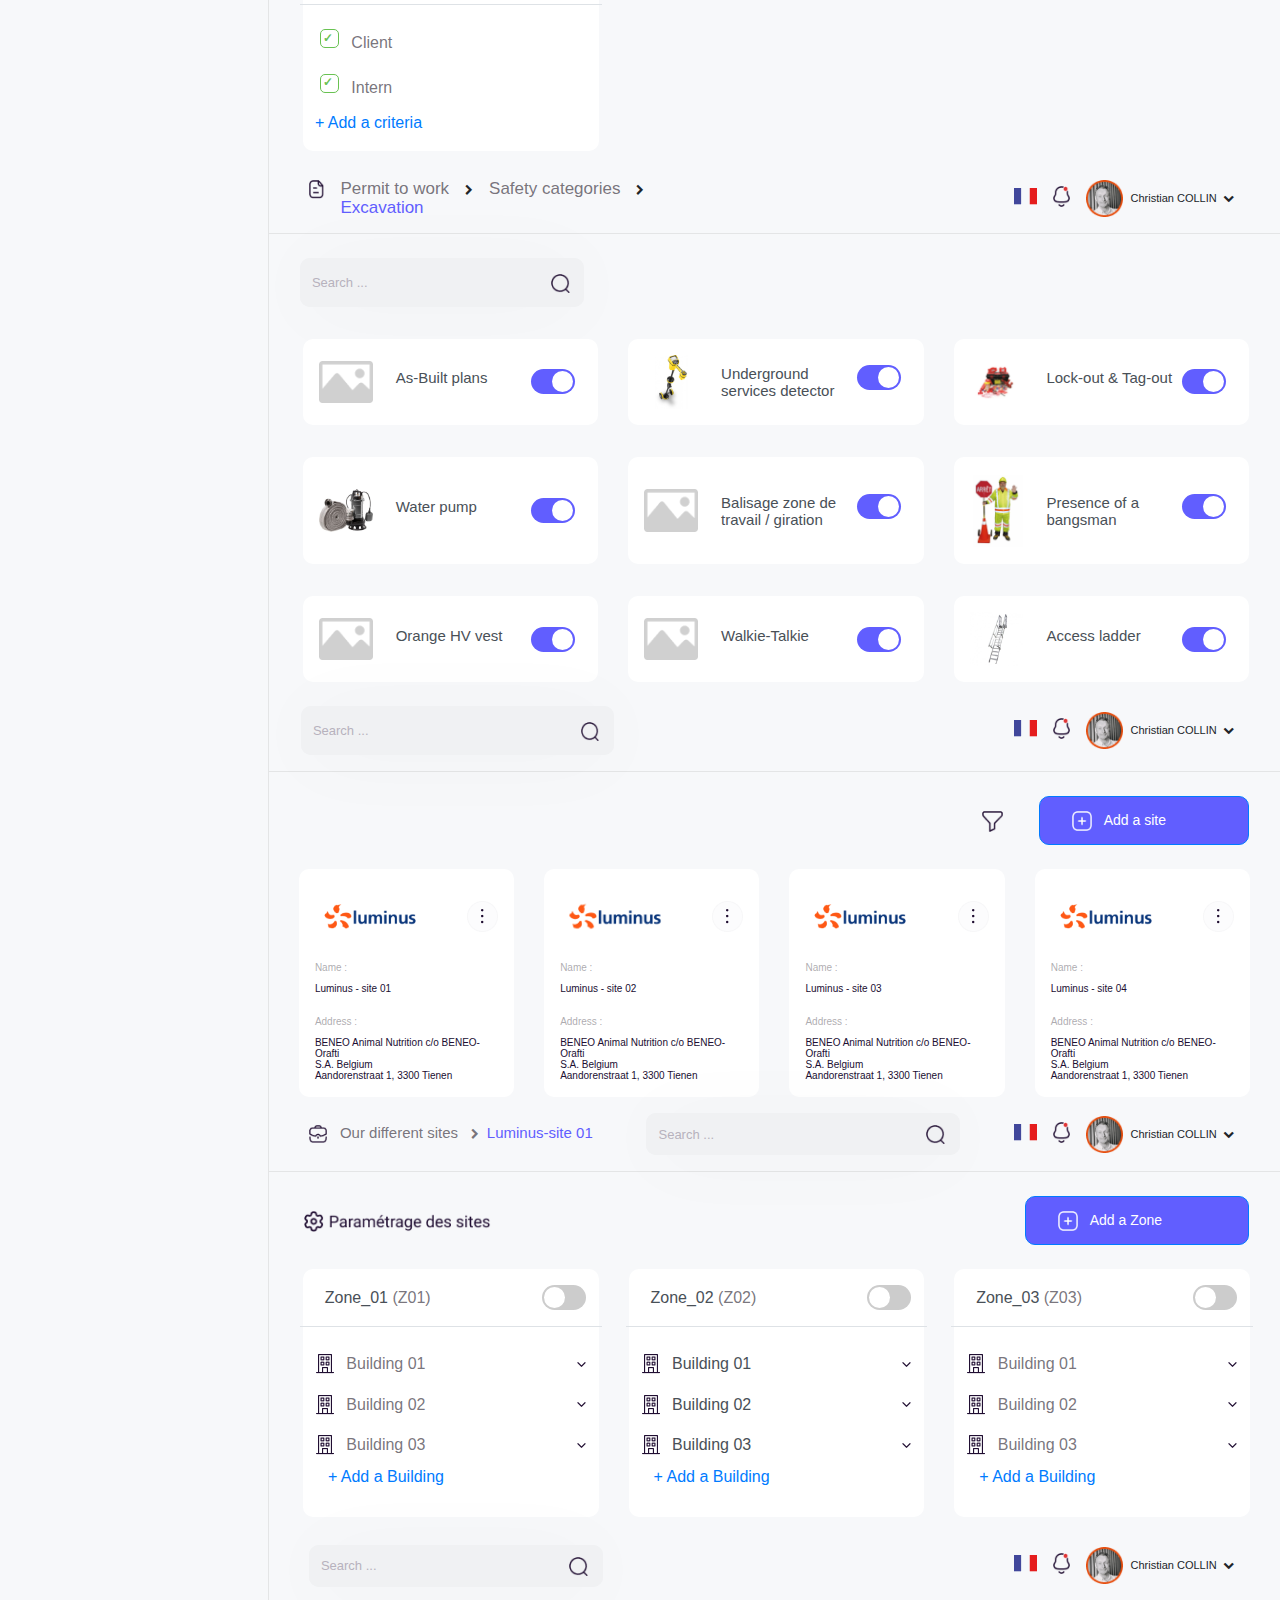
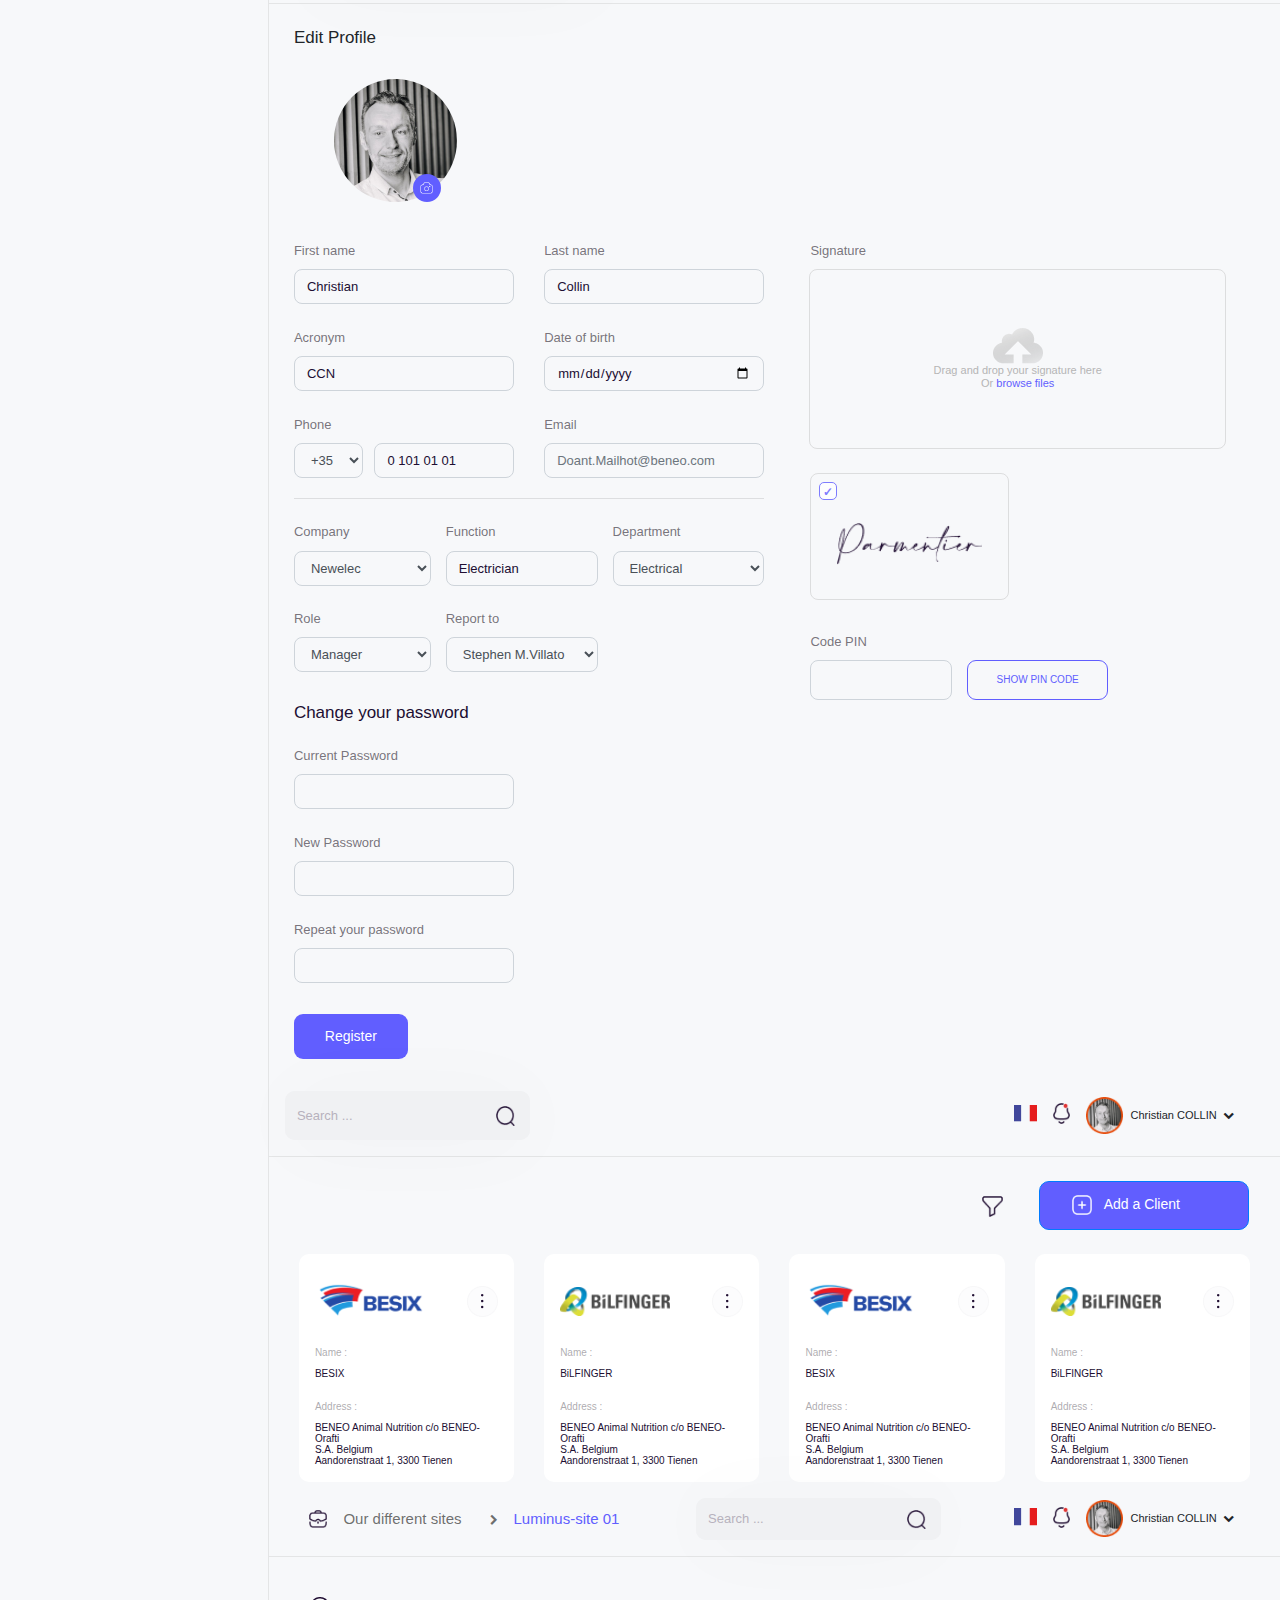
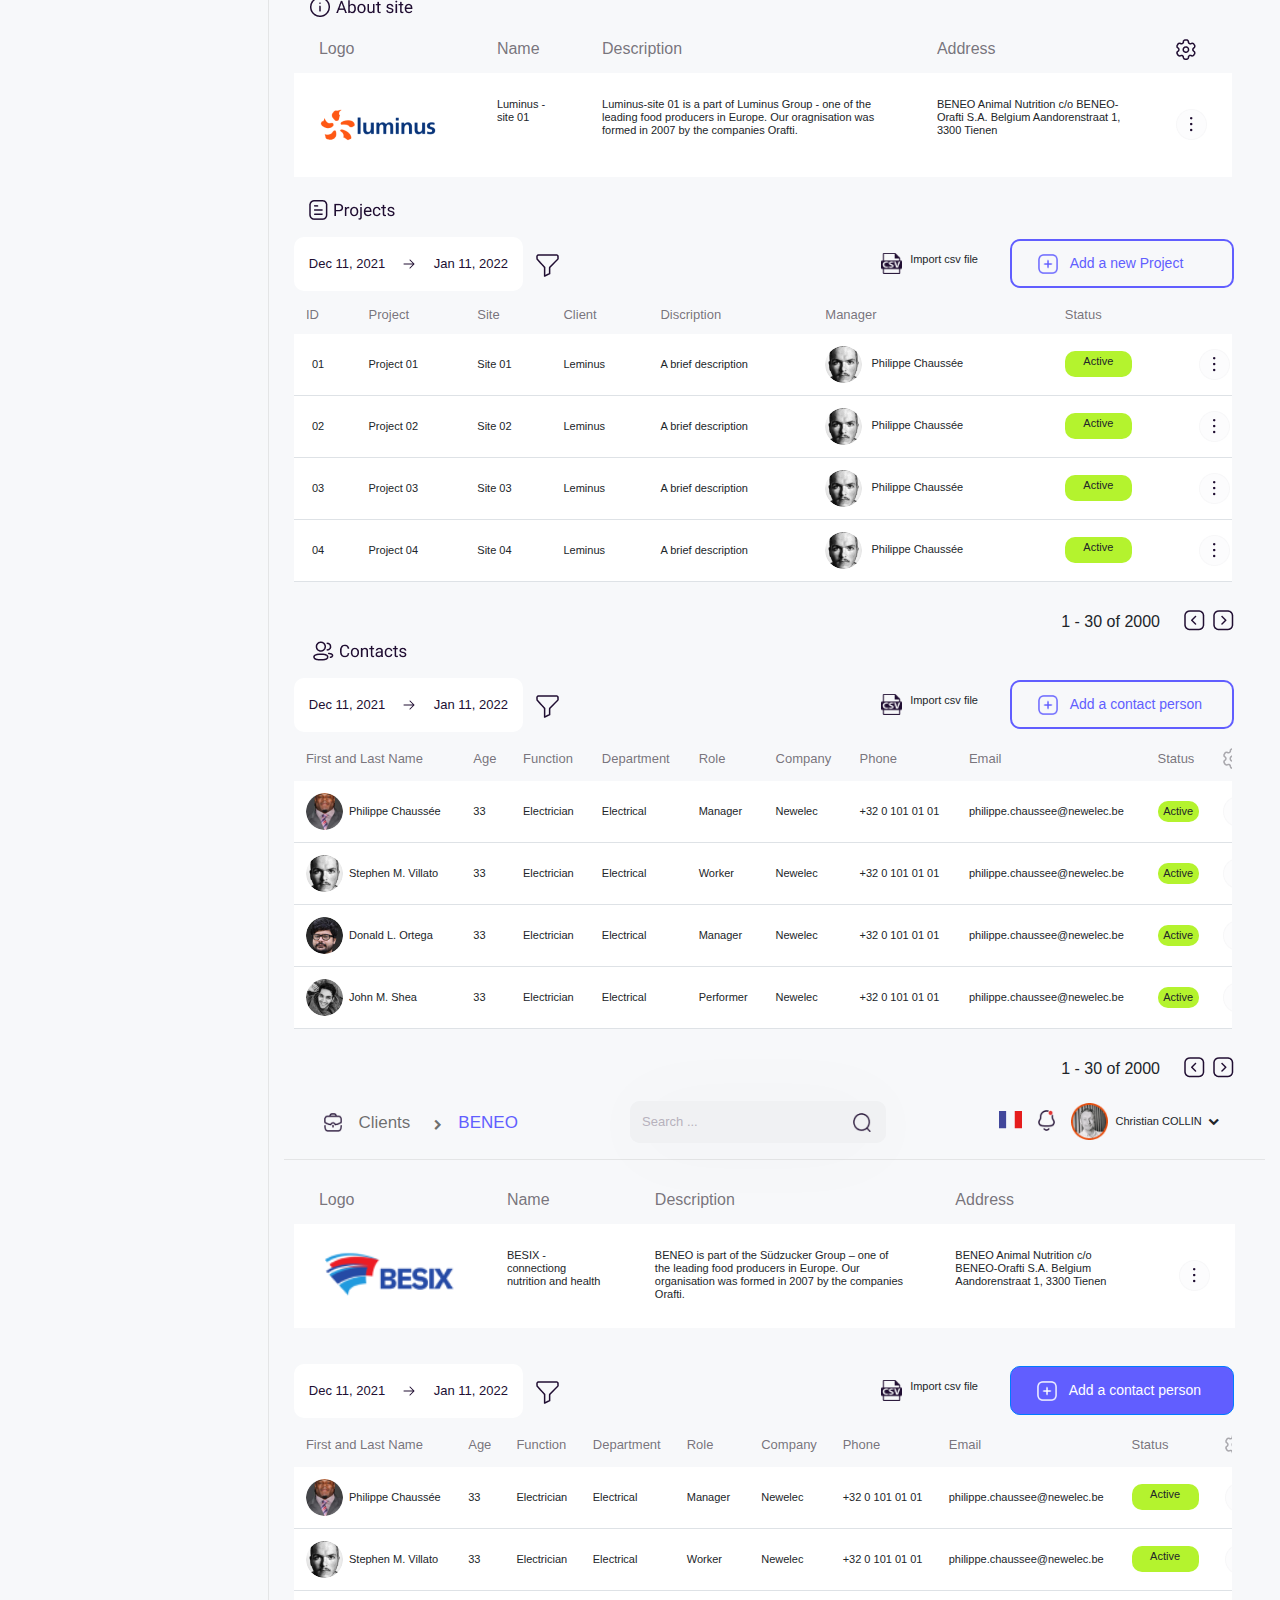
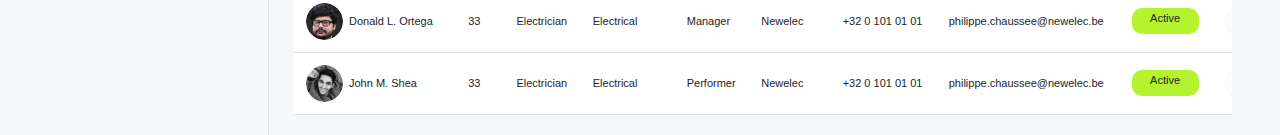
==== commit 0c246d63: "Add files via upload" ====
--- a/index.html
+++ b/index.html
@@ -22,18 +22,18 @@
     <body style="background: #F7F8FA;">
         <div class="container-fluid">
             <div class="row">
-                <div class="d-flex pt-2 side-style">
+                <div class="d-grid pt-2 side-style">
+                    <div class="pb-3 w-100" style="padding-left: 8%;">
+                        <img class="pt-3" src="image001 2 (2).png" style="width: 50%; height: auto; padding-left: 8%; max-height: 58px;" />
+                    </div>
                     <ul id="tabsJustified" class="nav nav-pills flex-column"
                         style="height: 742px;">
-                        <div class="pb-4">
-                            <img class="lum-logo pt-3 img-set" src="image001 2 (2).png" />
-                        </div>
-
                         <li class="nav-item">
                             <a href="" id="permit-link" data-toggle="tab" class="nav-link small cat text-font-normal">
                                 <img src="img/Paper.png" style="width: 15.55px; height: 18.36px;" class="black-image" />
                                 <img src="img/Paper (1).png" style="width: 15.55px; height: 18.36px; display: none;" class="white-image" />
-                                &nbsp;&nbsp;Permit to Work
+                                <div>&nbsp;&nbsp;Permit to Work</div>
+                                
                             </a>
                             <div class="tab-content" id="permit-sublinks">
                                 <ul id="tabsJustified1" class="nav nav-pills pr-0">
@@ -127,15 +127,17 @@
                     <div id="permit">
                         <div id="general">
                             <div class="navbar p-3" style="border-bottom: 1px solid rgba(209, 209, 209, 0.5);">
-                                <div class="ml-2 fw-400 fs-15" style="width: 52%;">
-                                    <div class="float-left mr-3">
-                                        <img src="img/Paper.png" style="width: 15.55px; height: 18.36px;" />
-                                    </div>
-                                    <div class="float-left mr-3 tc-grey">Permit to work</div>
-                                    <div class="float-left mr-3"><i class="fa fa-chevron-right fs-12" aria-hidden="true"></i></div>
-                                   
-                                    <div class="float-left mr-3"><a href="">General Information</a></div>
-                                    
+                                <div class="ml-4 fw-400 fs-17" style="width: 50%;">
+                                    <div class="navbar p-0">
+                                        <div class="mr-3"><img src="img/Paper.png" style="width: 15.55px; height: 18.36px;" /></div>
+                                        <div class="mr-auto navbar p-0 my-auto" style="color: rgba(49, 49, 49, 0.7);">
+                                            <div>Permit to work</div>
+                                            <div class="navbar p-0 mr-auto">
+                                                <i class="fa fa-chevron-right fs-12 ml-4 mr-3 mt-auto" aria-hidden="true"></i> 
+                                                <div class="mr-auto" style="color: rgba(97, 94, 255, 1);">General Information</div>
+                                            </div>
+                                        </div>
+                                    </div>
                                 </div>
     
                                 <div class="mr-4">
@@ -156,24 +158,28 @@
                                 </div>
                             </div>
                             
-                            <div class="input-group sbar ml-3 mt-4 search-set" style="width: 32%; height: 49px;">
-                                <input
-                                    type="text"
-                                    class="form-control text-dark sbar-input fs-14"
-                                    placeholder="Search ..."
-                                />
-                                <div class="input-group-append">
-                                    <button style="border: none; outline: none; border-radius: 10px;">
-                                        &nbsp;
-                                        <img src="img/Search.png" style="width: 18.76px; height: 19.22px;" />
-                                        &nbsp;
-                                    </button>
-                                </div>
-                            </div>
-    
-                            <div class="container-fluid p-0">
-                                <div class="row ml-1 mr-5 fs-14 fw-400">
-                                    <div class="col-md-6 col-lg-4 pt-4 pl-4 pr-4 mb-3">
+                            <div class="container-fluid" style="padding-left: 3.736%; padding-right: 3.736%;">
+                                <div class="row m-0">
+                                    <div class="input-group sbar mt-4 search-set" style="width: 32%; height: 49px; margin-left: 0 !important;">
+                                        <input
+                                            type="text"
+                                            class="form-control text-dark sbar-input fs-14"
+                                            placeholder="Search ..."
+                                        />
+                                        <div class="input-group-append">
+                                            <button style="border: none; outline: none; border-radius: 10px;">
+                                                &nbsp;
+                                                <img src="img/Search.png" style="width: 18.76px; height: 19.22px;" />
+                                                &nbsp;
+                                            </button>
+                                        </div>
+                                    </div>
+                                </div>
+                            </div>
+
+                            <div class="container-fluid" style="padding-left: 3.736%; padding-right: 3.736%;">
+                                <div class="row ml-0 fs-14 fw-400">
+                                    <div class="col-md-6 col-lg-4 pt-4 pl-0 pr-5 mb-3">
                                         <button class="navbar form-control pt-3 pb-3 br-10 border-0 general-btn">
                                             <div class="my-auto fs-15 fw-500 text-left" style="width:70%;">Site</div>
                                             <label class="switch my-auto">
@@ -182,7 +188,7 @@
                                             </label>
                                         </button>
                                     </div>
-                                    <div class="col-md-6 col-lg-4 pt-4 pl-4 pr-4 mb-3">
+                                    <div class="col-md-6 col-lg-4 pt-4 pl-0 pr-5 mb-3">
                                         <button class="navbar form-control pt-3 pb-3 br-10 border-0 general-btn">
                                             <div class="my-auto fs-15 fw-500 text-left" style="width:70%;">Project</div>
                                             <label class="switch my-auto">
@@ -191,7 +197,7 @@
                                             </label>
                                         </button>
                                     </div>
-                                    <div class="col-md-6 col-lg-4 pt-4 pl-4 pr-4 mb-3">
+                                    <div class="col-md-6 col-lg-4 pt-4 pl-0 pr-5 mb-3">
                                         <button class="navbar form-control pt-3 pb-3 br-10 border-0 general-btn">
                                             <div class="my-auto fs-15 fw-500 text-left" style="width:70%;">Unité </div>
                                             <label class="switch my-auto">
@@ -200,7 +206,7 @@
                                             </label>
                                         </button>
                                     </div>
-                                    <div class="col-md-6 col-lg-4 pt-4 pl-4 pr-4 mb-3">
+                                    <div class="col-md-6 col-lg-4 pt-4 pl-0 pr-5 mb-3">
                                         <button class="navbar form-control pt-3 pb-3 br-10 border-0 general-btn">
                                             <div class="my-auto fs-15 fw-500 text-left" style="width:70%;">Zone</div>
                                             <label class="switch my-auto">
@@ -209,7 +215,7 @@
                                             </label>
                                         </button>
                                     </div>
-                                    <div class="col-md-6 col-lg-4 pt-4 pl-4 pr-4 mb-3">
+                                    <div class="col-md-6 col-lg-4 pt-4 pl-0 pr-5 mb-3">
                                         <button class="navbar form-control pt-3 pb-3 br-10 border-0 general-btn">
                                             <div class="my-auto fs-15 fw-500 text-left" style="width:70%;">Building</div>
                                             <label class="switch my-auto">
@@ -218,7 +224,7 @@
                                             </label>
                                         </button>
                                     </div>
-                                    <div class="col-md-6 col-lg-4 pt-4 pl-4 pr-4 mb-3">
+                                    <div class="col-md-6 col-lg-4 pt-4 pl-0 pr-5 mb-3">
                                         <button class="navbar form-control pt-3 pb-3 br-10 border-0 general-btn">
                                             <div class="my-auto fs-15 fw-500 text-left" style="width:70%;">Level</div>
                                             <label class="switch my-auto">
@@ -227,7 +233,7 @@
                                             </label>
                                         </button>
                                     </div>
-                                    <div class="col-md-6 col-lg-4 pt-4 pl-4 pr-4 mb-3">
+                                    <div class="col-md-6 col-lg-4 pt-4 pl-0 pr-5 mb-3">
                                         <button class="navbar form-control pt-3 pb-3 br-10 border-0 general-btn">
                                             <div class="my-auto fs-15 fw-500 text-left" style="width:70%;">Local</div>
                                             <label class="switch my-auto">
@@ -236,7 +242,7 @@
                                             </label>
                                         </button>
                                     </div>
-                                    <div class="col-md-6 col-lg-4 pt-4 pl-4 pr-4 mb-3">
+                                    <div class="col-md-6 col-lg-4 pt-4 pl-0 pr-5 mb-3">
                                         <button class="navbar form-control pt-3 pb-3 br-10 border-0 general-btn">
                                             <div class="my-auto fs-15 fw-500 text-left" style="width:70%;">Equipment</div>
                                             <label class="switch my-auto">
@@ -245,7 +251,7 @@
                                             </label>
                                         </button>
                                     </div>
-                                    <div class="col-md-6 col-lg-4 pt-4 pl-4 pr-4 mb-3">
+                                    <div class="col-md-6 col-lg-4 pt-4 pl-0 pr-5 mb-3">
                                         <button class="navbar form-control pt-3 pb-3 br-10 border-0 general-btn">
                                             <div class="my-auto fs-15 fw-500 text-left" style="width:70%;">Forklift</div>
                                             <label class="switch my-auto">
@@ -254,7 +260,7 @@
                                             </label>
                                         </button>
                                     </div>
-                                    <div class="col-md-6 col-lg-4 pt-4 pl-4 pr-4 mb-3">
+                                    <div class="col-md-6 col-lg-4 pt-4 pl-0 pr-5 mb-3">
                                         <button class="navbar form-control pt-3 pb-3 br-10 border-0 general-btn">
                                             <div class="my-auto fs-15 fw-500 text-left" style="width:70%;">Specific tools</div>
                                             <label class="switch my-auto">
@@ -263,7 +269,7 @@
                                             </label>
                                         </button>
                                     </div>
-                                    <div class="col-md-6 col-lg-4 pt-4 pl-4 pr-4 mb-3">
+                                    <div class="col-md-6 col-lg-4 pt-4 pl-0 pr-5 mb-3">
                                         <button class="navbar form-control pt-3 pb-3 br-10 border-0 general-btn">
                                             <div class="my-auto fs-15 fw-500 text-left" style="width:70%;">Work description</div>
                                             <label class="switch my-auto">
@@ -272,7 +278,7 @@
                                             </label>
                                         </button>
                                     </div>
-                                    <div class="col-md-6 col-lg-4 pt-4 pl-4 pr-4 mb-3">
+                                    <div class="col-md-6 col-lg-4 pt-4 pl-0 pr-5 mb-3">
                                         <button class="navbar form-control pt-3 pb-3 br-10 border-0 general-btn">
                                             <div class="my-auto fs-15 fw-500 text-left" style="width:70%;">Hour</div>
                                             <label class="switch my-auto">
@@ -281,7 +287,7 @@
                                             </label>
                                         </button>
                                     </div>
-                                    <div class="col-md-6 col-lg-4 pt-4 pl-4 pr-4 mb-3">
+                                    <div class="col-md-6 col-lg-4 pt-4 pl-0 pr-5 mb-3">
                                         <button class="navbar form-control pt-3 pb-3 br-10 border-0 general-btn">
                                             <div class="my-auto fs-15 fw-500 text-left" style="width:70%;">Date</div>
                                             <label class="switch my-auto">
@@ -290,7 +296,7 @@
                                             </label>
                                         </button>
                                     </div>
-                                    <div class="col-md-6 col-lg-4 pt-4 pl-4 pr-4 mb-3">
+                                    <div class="col-md-6 col-lg-4 pt-4 pl-0 pr-5 mb-3">
                                         <button class="navbar form-control pt-3 pb-3 br-10 border-0 general-btn">
                                             <div class="my-auto fs-15 fw-500 text-left" style="width:70%;">PTW type</div>
                                             <label class="switch my-auto">
@@ -299,7 +305,7 @@
                                             </label>
                                         </button>
                                     </div>
-                                    <div class="col-md-6 col-lg-4 pt-4 pl-4 pr-4 mb-3">
+                                    <div class="col-md-6 col-lg-4 pt-4 pl-0 pr-5 mb-3">
                                         <button class="navbar form-control pt-3 pb-3 br-10 border-0 general-btn">
                                             <div class="my-auto fs-15 fw-500 text-left" style="width:70%;">Chemical products</div>
                                             <label class="switch my-auto">
@@ -308,7 +314,7 @@
                                             </label>
                                         </button>
                                     </div>
-                                    <div class="col-md-6 col-lg-4 pt-4 pl-4 pr-4 mb-3">
+                                    <div class="col-md-6 col-lg-4 pt-4 pl-0 pr-5 mb-3">
                                         <button class="navbar form-control pt-3 pb-3 br-10 border-0 general-btn">
                                             <div class="my-auto fs-15 fw-500 text-left" style="width:70%;">Main contractor</div>
                                             <label class="switch my-auto">
@@ -317,7 +323,7 @@
                                             </label>
                                         </button>
                                     </div>
-                                    <div class="col-md-6 col-lg-4 pt-4 pl-4 pr-4 mb-3">
+                                    <div class="col-md-6 col-lg-4 pt-4 pl-0 pr-5 mb-3">
                                         <button class="navbar form-control pt-3 pb-3 br-10 border-0 general-btn">
                                             <div class="my-auto fs-15 fw-500 text-left" style="width:70%;">Subcontractor 01</div>
                                             <label class="switch my-auto">
@@ -326,7 +332,7 @@
                                             </label>
                                         </button>
                                     </div>
-                                    <div class="col-md-6 col-lg-4 pt-4 pl-4 pr-4 mb-3">
+                                    <div class="col-md-6 col-lg-4 pt-4 pl-0 pr-5 mb-3">
                                         <button class="navbar form-control pt-3 pb-3 br-10 border-0 general-btn">
                                             <div class="my-auto fs-15 fw-500 text-left" style="width:70%;">Subcontract 02</div>
                                             <label class="switch my-auto">
@@ -335,7 +341,7 @@
                                             </label>
                                         </button>
                                     </div>
-                                    <div class="col-md-6 col-lg-4 pt-4 pl-4 pr-4 mb-3">
+                                    <div class="col-md-6 col-lg-4 pt-4 pl-0 pr-5 mb-3">
                                         <button class="navbar form-control pt-3 pb-3 br-10 border-0 general-btn">
                                             <div class="my-auto fs-15 fw-500 text-left" style="width:70%;">Subcontractor 03</div>
                                             <label class="switch my-auto">
@@ -344,7 +350,7 @@
                                             </label>
                                         </button>
                                     </div>
-                                    <div class="col-md-6 col-lg-4 pt-4 pl-4 pr-4 mb-3">
+                                    <div class="col-md-6 col-lg-4 pt-4 pl-0 pr-5 mb-3">
                                         <button class="navbar form-control pt-3 pb-3 br-10 border-0 general-btn">
                                             <div class="my-auto fs-15 fw-500 text-left" style="width:70%;">Subcontractor 04</div>
                                             <label class="switch my-auto">
@@ -655,7 +661,7 @@
                                 </div>
                             </div>
                             
-                            <div class="navbar pt-4 pb-2 pr-4">
+                            <div class="navbar pt-4 pb-2 pr-4 pl-4">
                                     <div class="input-group sbar ml-3 mt-0 search-set" style="width: 32%; height: 49px;">
                                         <input
                                             type="text"
@@ -881,14 +887,18 @@
 
                         <div id="safety-category">
                             <div class="navbar p-3" style="border-bottom: 1px solid rgba(209, 209, 209, 0.5);">
-                                <div class="ml-4 fw-400 fs-17" style="width: 42%;">
-                                    <div class="float-left mr-3 tc-grey">
-                                        <img src="img/Paper.png" style="width: 15.55px; height: 18.36px;" />
-                                    </div>
-                                    <div class="float-left mr-3 tc-grey">Permit to work</div>
-                                    <div class="float-left mr-3"><i class="fa fa-chevron-right fs-12" aria-hidden="true"></i></div>
-                                    
-                                    <div class="float-left" style="color: rgba(97, 94, 255, 1); width: max-content;">Safety Category</div>
+
+                                <div class="ml-4 fw-400 fs-17" style="width: 50%;">
+                                    <div class="navbar p-0">
+                                        <div class="mr-3"><img src="img/Paper.png" style="width: 15.55px; height: 18.36px;" /></div>
+                                        <div class="mr-auto navbar p-0 my-auto" style="color: rgba(49, 49, 49, 0.7);">
+                                            <div>Permit to work</div>
+                                            <div class="navbar p-0 mr-auto">
+                                                <i class="fa fa-chevron-right fs-12 ml-4 mr-3 mt-auto" aria-hidden="true"></i> 
+                                                <div class="mr-auto" style="color: rgba(97, 94, 255, 1);">Safety Category</div>
+                                            </div>
+                                        </div>
+                                    </div>
                                 </div>
     
                                 <div class="mr-4">
@@ -909,7 +919,7 @@
                                 </div>
                             </div>
                             
-                            <div class="navbar pt-4 pb-2 pr-4">
+                            <div class="navbar pt-4 pb-2 pr-4 pl-4">
                                     <div class="input-group sbar ml-3 mt-0 search-set" style="width: 32%; height: 49px;">
                                         <input
                                             type="text"
@@ -1131,7 +1141,7 @@
                                 </div>
                             </div>
 
-                            <div class="navbar pt-4 pb-2 pr-3">
+                            <div class="navbar pt-4 pb-2 pr-3 pl-4">
                                  <div class="input-group sbar ml-3 mt-0 search-set" style="width: 32%; height: 49px;">
                                 <input
                                     type="text"
@@ -2103,7 +2113,7 @@
                                 </div>
                             </div>
                             
-                            <div class="navbar pt-4 pb-2 pr-4">
+                            <div class="navbar pt-4 pb-2 pr-4 pl-4">
                                  <div class="input-group sbar ml-3 mt-0 search-set" style="width: 29%; height: 49px;">
                                 <input
                                     type="text"
@@ -2125,10 +2135,10 @@
                             <div class="container-fluid">
                                 <div class="row ml-1 pr-3 fw-400">
                                     <div class="col-lg-4 col-md-6 pt-4 pl-4 pr-4 mb-2">
-                                        <button class="form-control p-2 br-10 border-0 mx-auto my-auto">
+                                        <button class="form-control p-2 br-10 border-0 mx-auto my-auto" style="height: 100%;">
                                             <div class="row p-0 m-0">
-                                                <div class="col-sm-3 p-2 my-auto">
-                                                    <img src="img/Permit to work/Safety Categories/Vector.png" height="46px" width="100%" />
+                                                <div class="col-sm-3 p-2 my-auto text-center">
+                                                    <img src="img/Permit to work/Safety Categories/Vector.png" class="img-fluid" />
                                                 </div>
                                                 <div class="col-sm-9 my-auto text-left fs-15">
                                                     As-Built plans
@@ -2142,10 +2152,10 @@
                                         </button>
                                     </div>
                                     <div class="col-lg-4 col-md-6 pt-4 pl-4 pr-4 mb-2">
-                                        <button class="form-control p-2 br-10 border-0 mx-auto my-auto">
+                                        <button class="form-control p-2 br-10 border-0 mx-auto my-auto" style="height: 100%;">
                                             <div class="row p-0 m-0">
-                                                <div class="col-sm-3 p-2 my-auto">
-                                                    <img src="img/Permit to work/Safety Categories/Localisateur réseaux enterrés 1.png" width="100%" height="46px" />
+                                                <div class="col-sm-3 p-2 my-auto text-center">
+                                                    <img src="img/Permit to work/Safety Categories/Localisateur réseaux enterrés 1.png" class="img-fluid" />
                                                 </div>
                                                 <div class="col-sm-9 my-auto text-left fs-15">
                                                     <div style="width: 70%; float: left;">
@@ -2162,10 +2172,10 @@
                                         </button>
                                     </div>
                                     <div class="col-lg-4 col-md-6 pt-4 pl-4 pr-4 mb-2">
-                                        <button class="form-control p-2 br-10 border-0 mx-auto my-auto">
+                                        <button class="form-control p-2 br-10 border-0 mx-auto my-auto" style="height: 100%;">
                                             <div class="row p-0 m-0">
-                                                <div class="col-sm-3 p-2 my-auto">
-                                                    <img src="img/Permit to work/Safety Categories/Consignation des réseaux enterrés 2 1.png" width="100%" height="46px" />
+                                                <div class="col-sm-3 p-2 my-auto text-center">
+                                                    <img src="img/Permit to work/Safety Categories/Consignation des réseaux enterrés 2 1.png" class="img-fluid" />
                                                 </div>
                                                 <div class="col-sm-9 my-auto text-left fs-15">
                                                     <div style="width: 70%; float: left;">
@@ -2182,10 +2192,10 @@
                                         </button>
                                     </div>
                                     <div class="col-lg-4 col-md-6 pt-4 pl-4 pr-4 mb-2">
-                                        <button class="form-control p-2 br-10 border-0 mx-auto my-auto">
+                                        <button class="form-control p-2 br-10 border-0 mx-auto my-auto" style="height: 100%;">
                                             <div class="row p-0 m-0">
-                                                <div class="col-sm-3 p-2 my-auto">
-                                                    <img src="img/Permit to work/Safety Categories/Pompe de relevage 1.png" width="100%" height="46px" />
+                                                <div class="col-sm-3 p-2 my-auto text-center">
+                                                    <img src="img/Permit to work/Safety Categories/Pompe de relevage 1.png" class="img-fluid" />
                                                 </div>
                                                 <div class="col-sm-9 my-auto text-left fs-15">
                                                     Water pump
@@ -2198,10 +2208,10 @@
                                         </button>
                                     </div>
                                     <div class="col-lg-4 col-md-6 pt-4 pl-4 pr-4 mb-2">
-                                        <button class="form-control p-2 br-10 border-0 mx-auto my-auto">
+                                        <button class="form-control p-2 br-10 border-0 mx-auto my-auto" style="height: 100%;">
                                             <div class="row p-0 m-0">
-                                                <div class="col-sm-3 p-2 my-auto">
-                                                    <img src="img/Permit to work/Safety Categories/Vector.png" height="46px" width="100%" />
+                                                <div class="col-sm-3 p-2 my-auto text-center">
+                                                    <img src="img/Permit to work/Safety Categories/Vector.png" class="img-fluid" />
                                                 </div>
                                                 <div class="col-sm-9 my-auto text-left fs-15">
                                                     <div style="width: 70%; float: left;">
@@ -2218,10 +2228,10 @@
                                         </button>
                                     </div>
                                     <div class="col-lg-4 col-md-6 pt-4 pl-4 pr-4 mb-2">
-                                        <button class="form-control p-2 br-10 border-0 mx-auto my-auto">
+                                        <button class="form-control p-2 br-10 border-0 mx-auto my-auto" style="height: 100%;">
                                             <div class="row p-0 m-0">
-                                                <div class="col-sm-3 p-2 my-auto">
-                                                    <img src="img/Permit to work/Safety Categories/Signaleur_routier 1.png" height="46px" width="100%" />
+                                                <div class="col-sm-3 p-2 my-auto text-center">
+                                                    <img src="img/Permit to work/Safety Categories/Signaleur_routier 1.png" class="img-fluid" />
                                                 </div>
                                                 <div class="col-sm-9 my-auto text-left fs-15">
                                                     <div style="width: 70%; float: left;">
@@ -2238,10 +2248,10 @@
                                         </button>
                                     </div>
                                     <div class="col-lg-4 col-md-6 pt-4 pl-4 pr-4 mb-2">
-                                        <button class="form-control p-2 br-10 border-0 mx-auto my-auto">
+                                        <button class="form-control p-2 br-10 border-0 mx-auto my-auto" style="height: 100%;">
                                             <div class="row p-0 m-0">
-                                                <div class="col-sm-3 p-2 my-auto">
-                                                    <img src="img/Permit to work/Safety Categories/Vector.png" height="46px" width="100%" />
+                                                <div class="col-sm-3 p-2 my-auto text-center">
+                                                    <img src="img/Permit to work/Safety Categories/Vector.png" class="img-fluid" />
                                                 </div>
                                                 <div class="col-sm-9 my-auto text-left fs-15">
                                                     Orange HV vest
@@ -2254,10 +2264,10 @@
                                         </button>
                                     </div>
                                     <div class="col-lg-4 col-md-6 pt-4 pl-4 pr-4 mb-2">
-                                        <button class="form-control p-2 br-10 border-0 mx-auto my-auto">
+                                        <button class="form-control p-2 br-10 border-0 mx-auto my-auto" style="height: 100%;">
                                             <div class="row p-0 m-0">
-                                                <div class="col-sm-3 p-2 my-auto">
-                                                    <img src="img/Permit to work/Safety Categories/Vector.png" height="46px" width="100%" />
+                                                <div class="col-sm-3 p-2 my-auto text-center">
+                                                    <img src="img/Permit to work/Safety Categories/Vector.png" class="img-fluid" />
                                                 </div>
                                                 <div class="col-sm-9 my-auto text-left fs-15">
                                                     Walkie-Talkie
@@ -2270,10 +2280,10 @@
                                         </button>
                                     </div>
                                     <div class="col-lg-4 col-md-6 pt-4 pl-4 pr-4 mb-2">
-                                        <button class="form-control p-2 br-10 border-0 mx-auto my-auto">
+                                        <button class="form-control p-2 br-10 border-0 mx-auto my-auto" style="height: 100%;">
                                             <div class="row p-0 m-0">
-                                                <div class="col-sm-3 p-2 my-auto">
-                                                    <img src="img/Permit to work/Safety Categories/échelle escalier 1.png" height="46px" width="100%" />
+                                                <div class="col-sm-3 p-2 my-auto text-center">
+                                                    <img src="img/Permit to work/Safety Categories/échelle escalier 1.png" class="img-fluid" />
                                                 </div>
                                                 <div class="col-sm-9 my-auto text-left fs-15">
                                                     Access ladder
@@ -2926,7 +2936,7 @@
                                       </div>
                                     </div>
                                     &nbsp;&nbsp;&nbsp;&nbsp;
-                                    <div>
+                                    <div class="w-100">
                                       <div class="mb-3">
                                         <label for="exampleFormControlInput1" class="form-label"> &nbsp;</label>
                                         <input type="text" class="form-control fs-14 h-35 pd-inp" id="exampleFormControlInput1" value="0 101 01 01" style= "color: #200E32; 
@@ -3308,7 +3318,7 @@
                                     <div class="mr-3"><img src="img/Work (1).png" style="width: 18.5px; height: 18.24px;" /></div>
                                     <div class="mr-auto navbar p-0 mt-auto" style="color: rgba(49, 49, 49, 0.7);">
                                         <div>Our different sites</div>
-                                        <div class="navbar p-0 mr-auto">
+                                        <div class="navbar p-1 mr-auto">
                                             <i class="fa fa-chevron-right fs-12 ml-4 mr-3 set1 set2 mt-auto" aria-hidden="true"></i> 
                                             <div class="mr-auto" style="color: rgba(97, 94, 255, 1);">Luminus-site 01</div>
                                         </div>
@@ -5177,7 +5187,7 @@
                     </div>
                     
                     <!-- Modal body -->
-                    <div class="modal-body" style="overflow-y: scroll; height: 315px;" id="style-2">
+                    <div class="modal-body" style="height: 315px;" id="style-2">
                         <form>
                             <div class="container-fluid p-2 pt-4">
                                 <div class="row text-font-normal fs-14 ">
--- a/style.css
+++ b/style.css
@@ -72,7 +72,9 @@
 
 .cat {
     font-size: 17px; 
-    line-height: 20px;
+    line-height: 19px;
+    display: flex;
+    align-items: center;
     padding: 10px !important;
     padding-left: 18px !important;
 }
@@ -92,11 +94,6 @@
     line-height: 15px;
     padding: 5px !important;
     padding-left: 24px !important;
-}
-
-.lum-logo {
-    width: 146px; 
-    height: 57px; 
 }
 
 .sbar {
@@ -793,12 +790,6 @@
         height: 16px;
     }
 
-    .img-set{
-        height: 50px;
-        width: 90px;
-        margin-left: .5rem!important;
-    }
-
     .btn-set{
         width: 50px;
     }
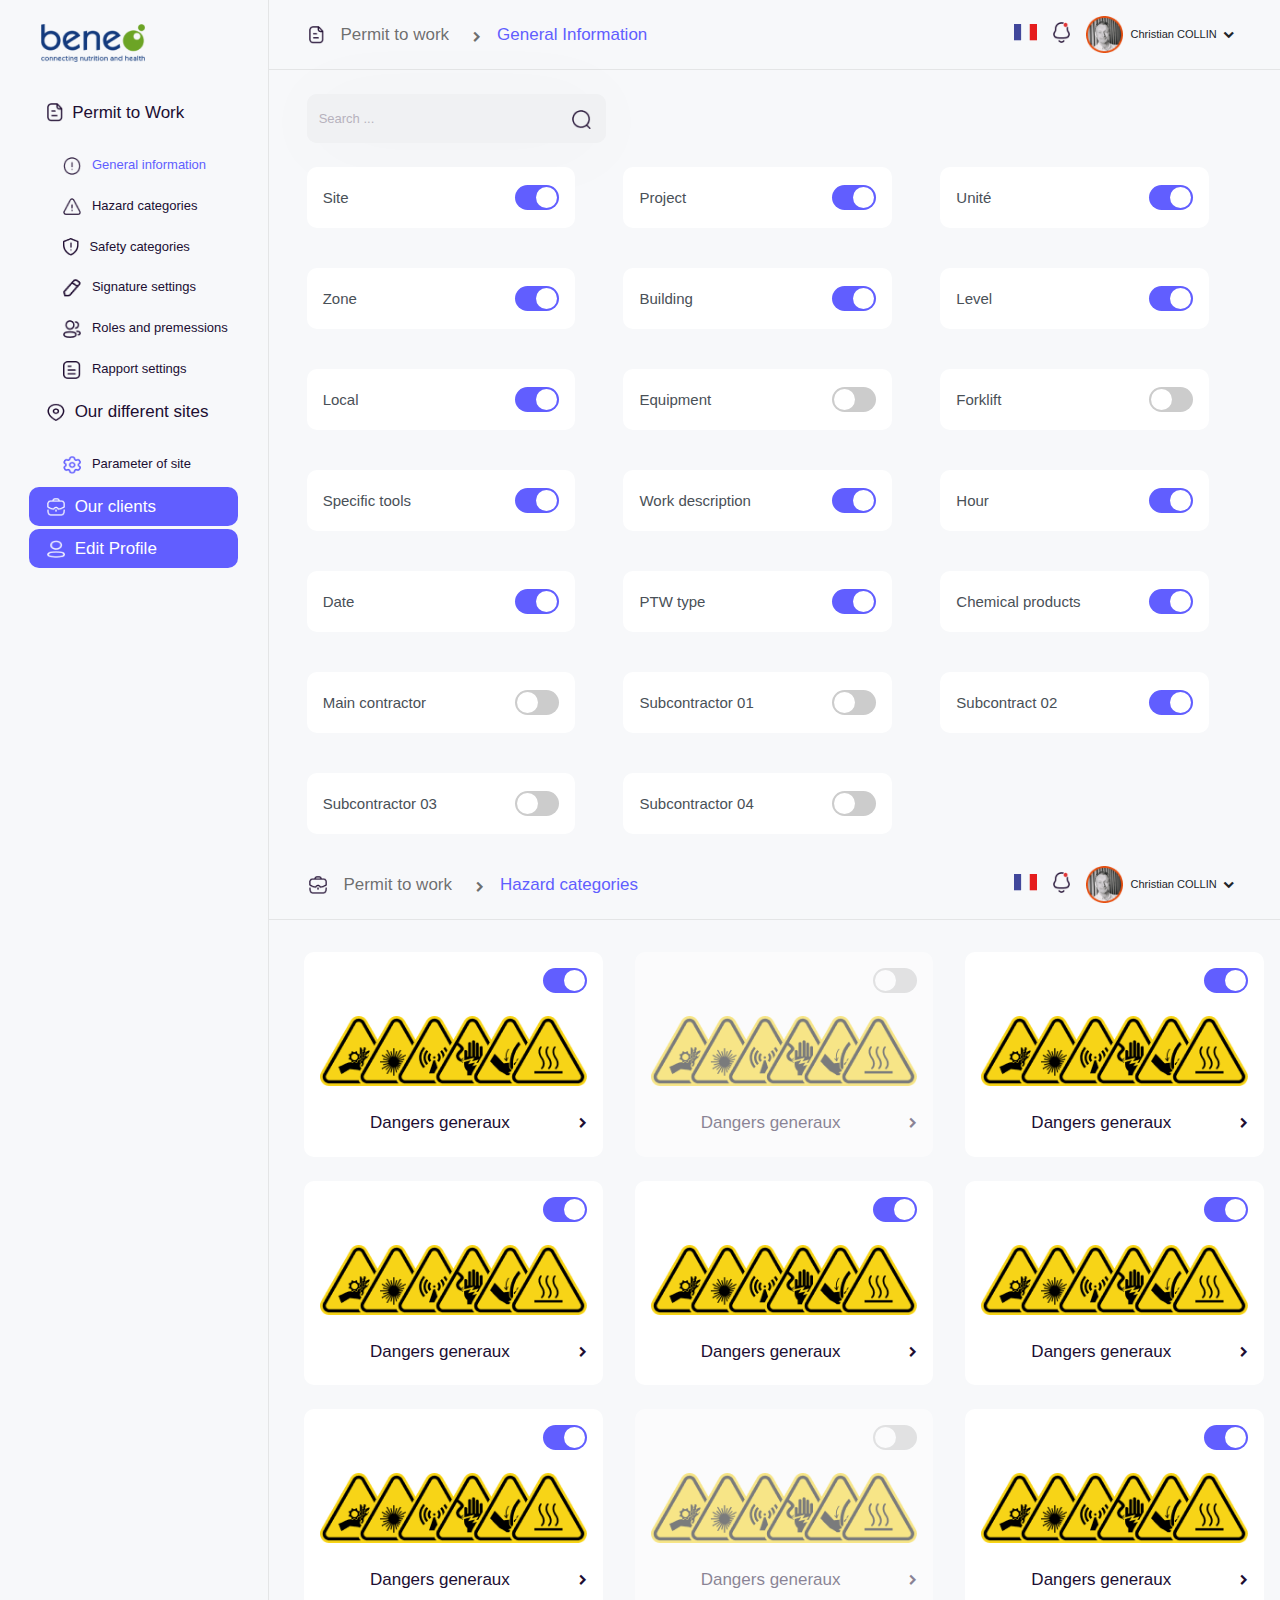
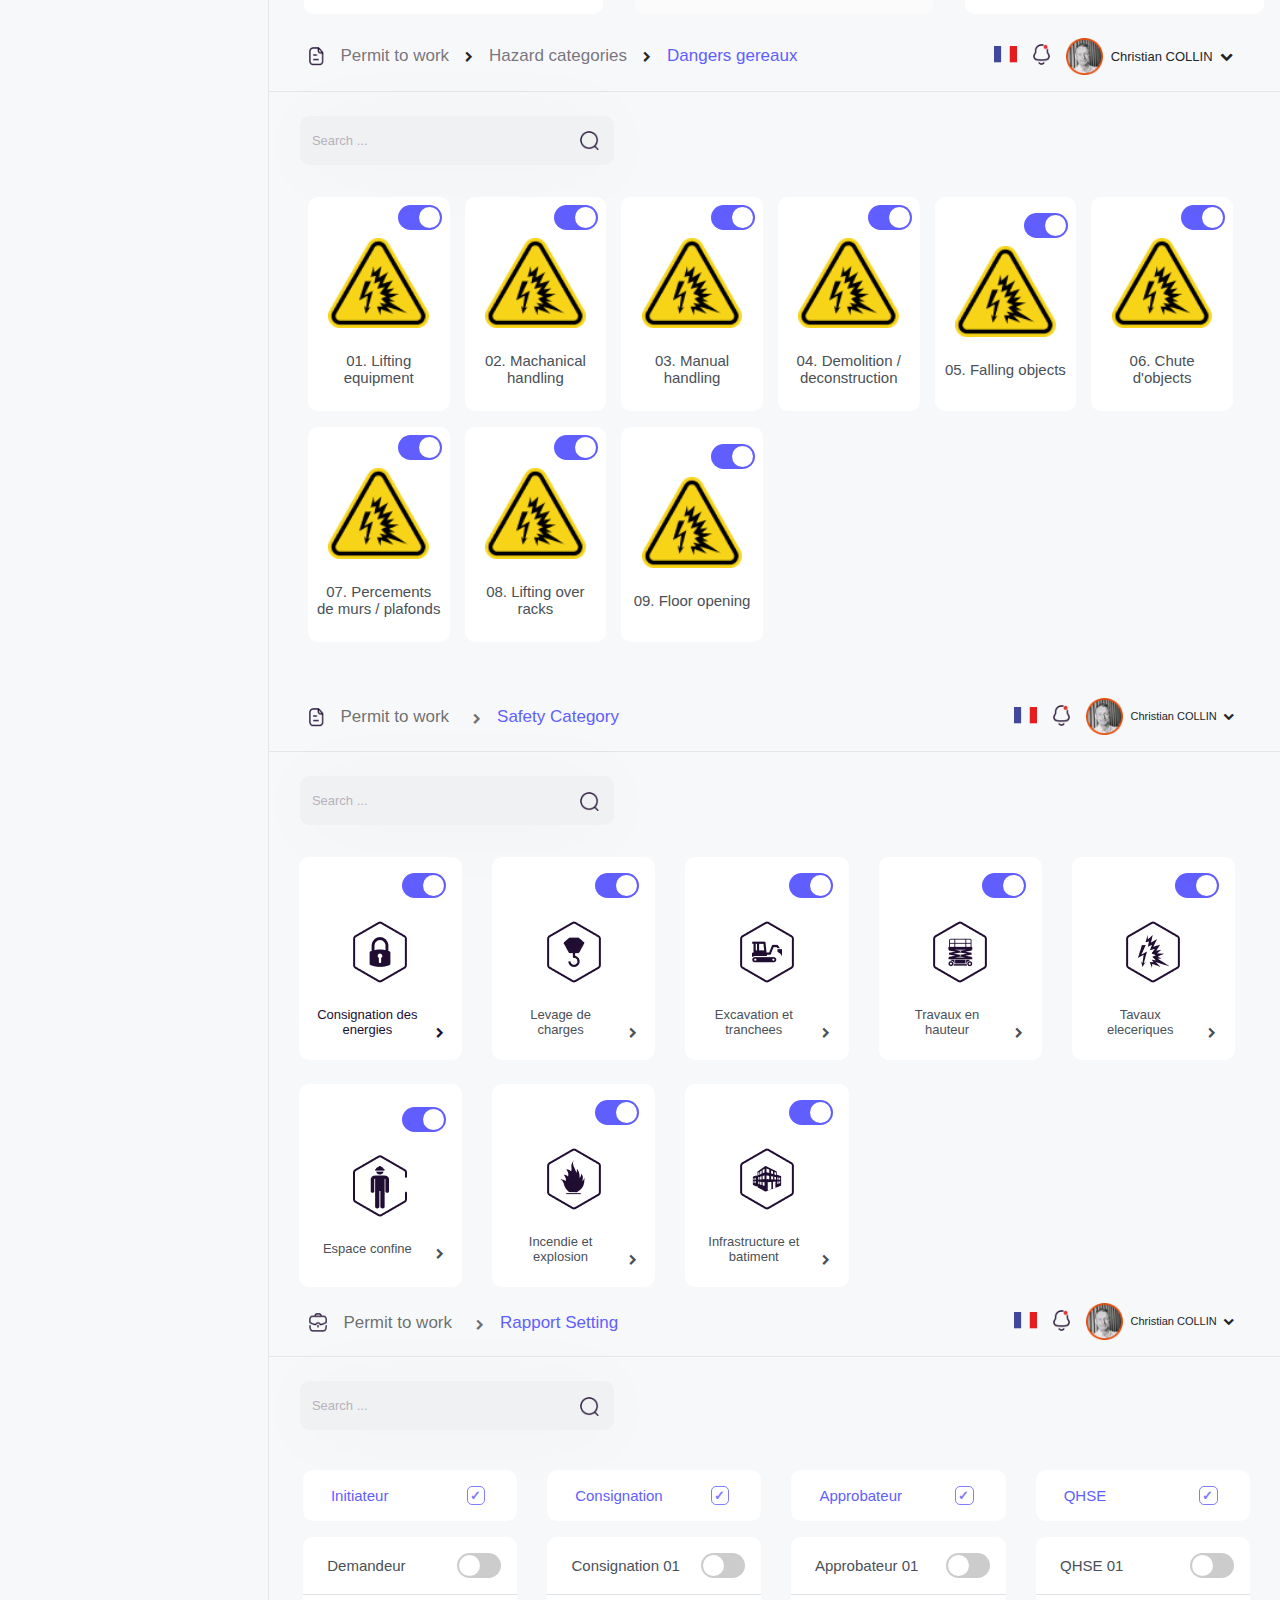
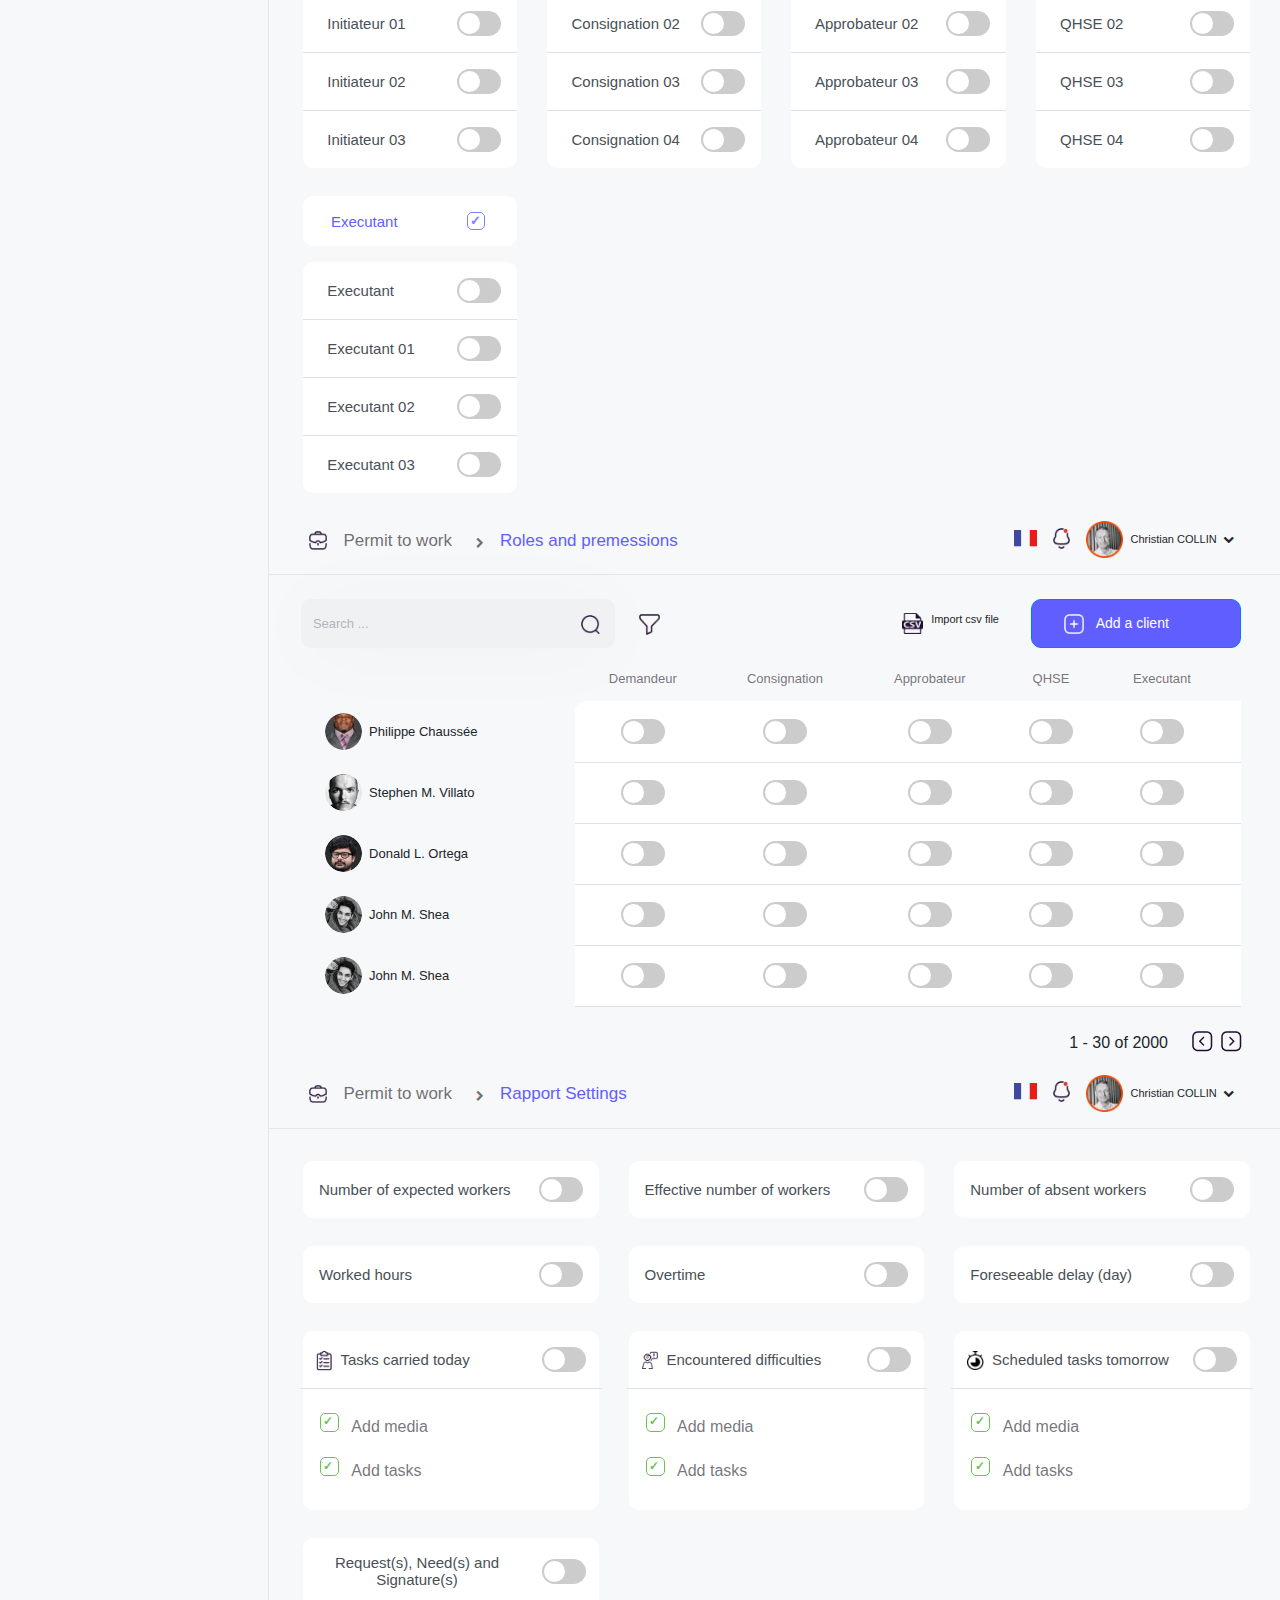
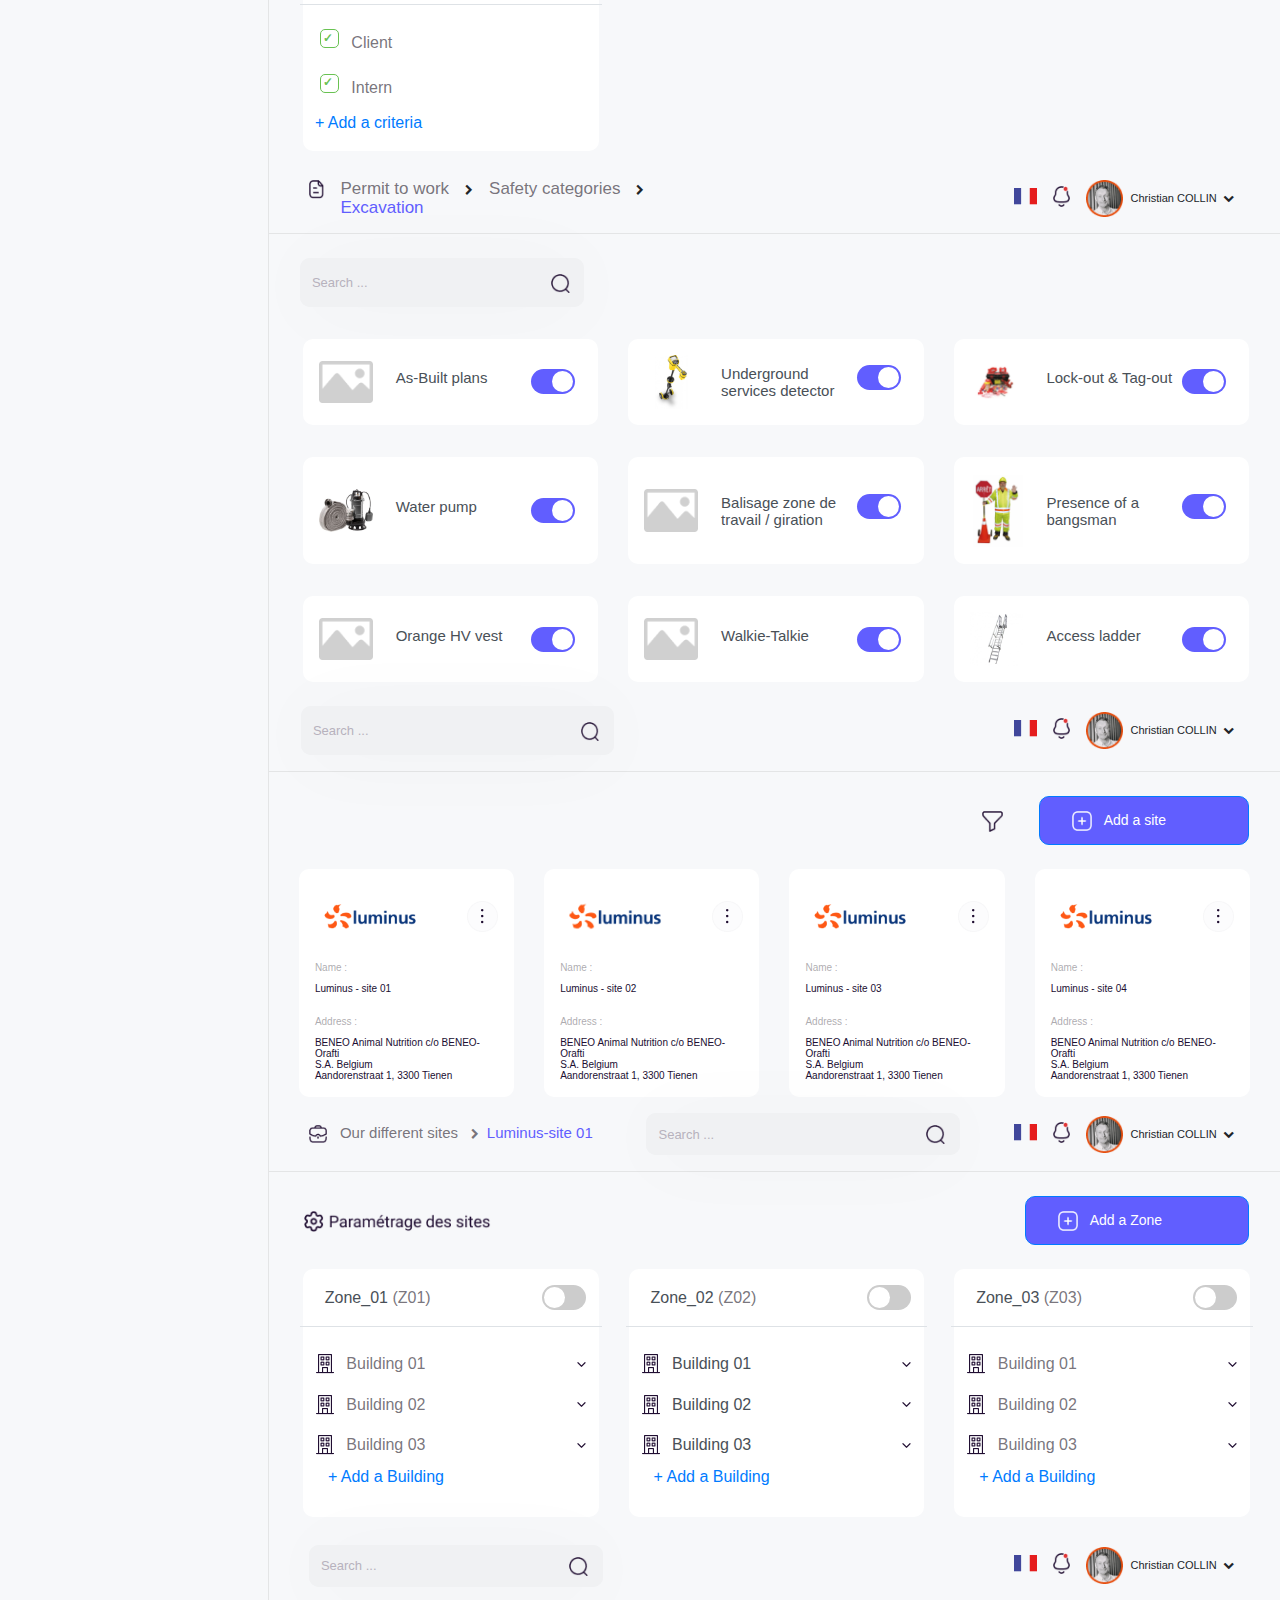
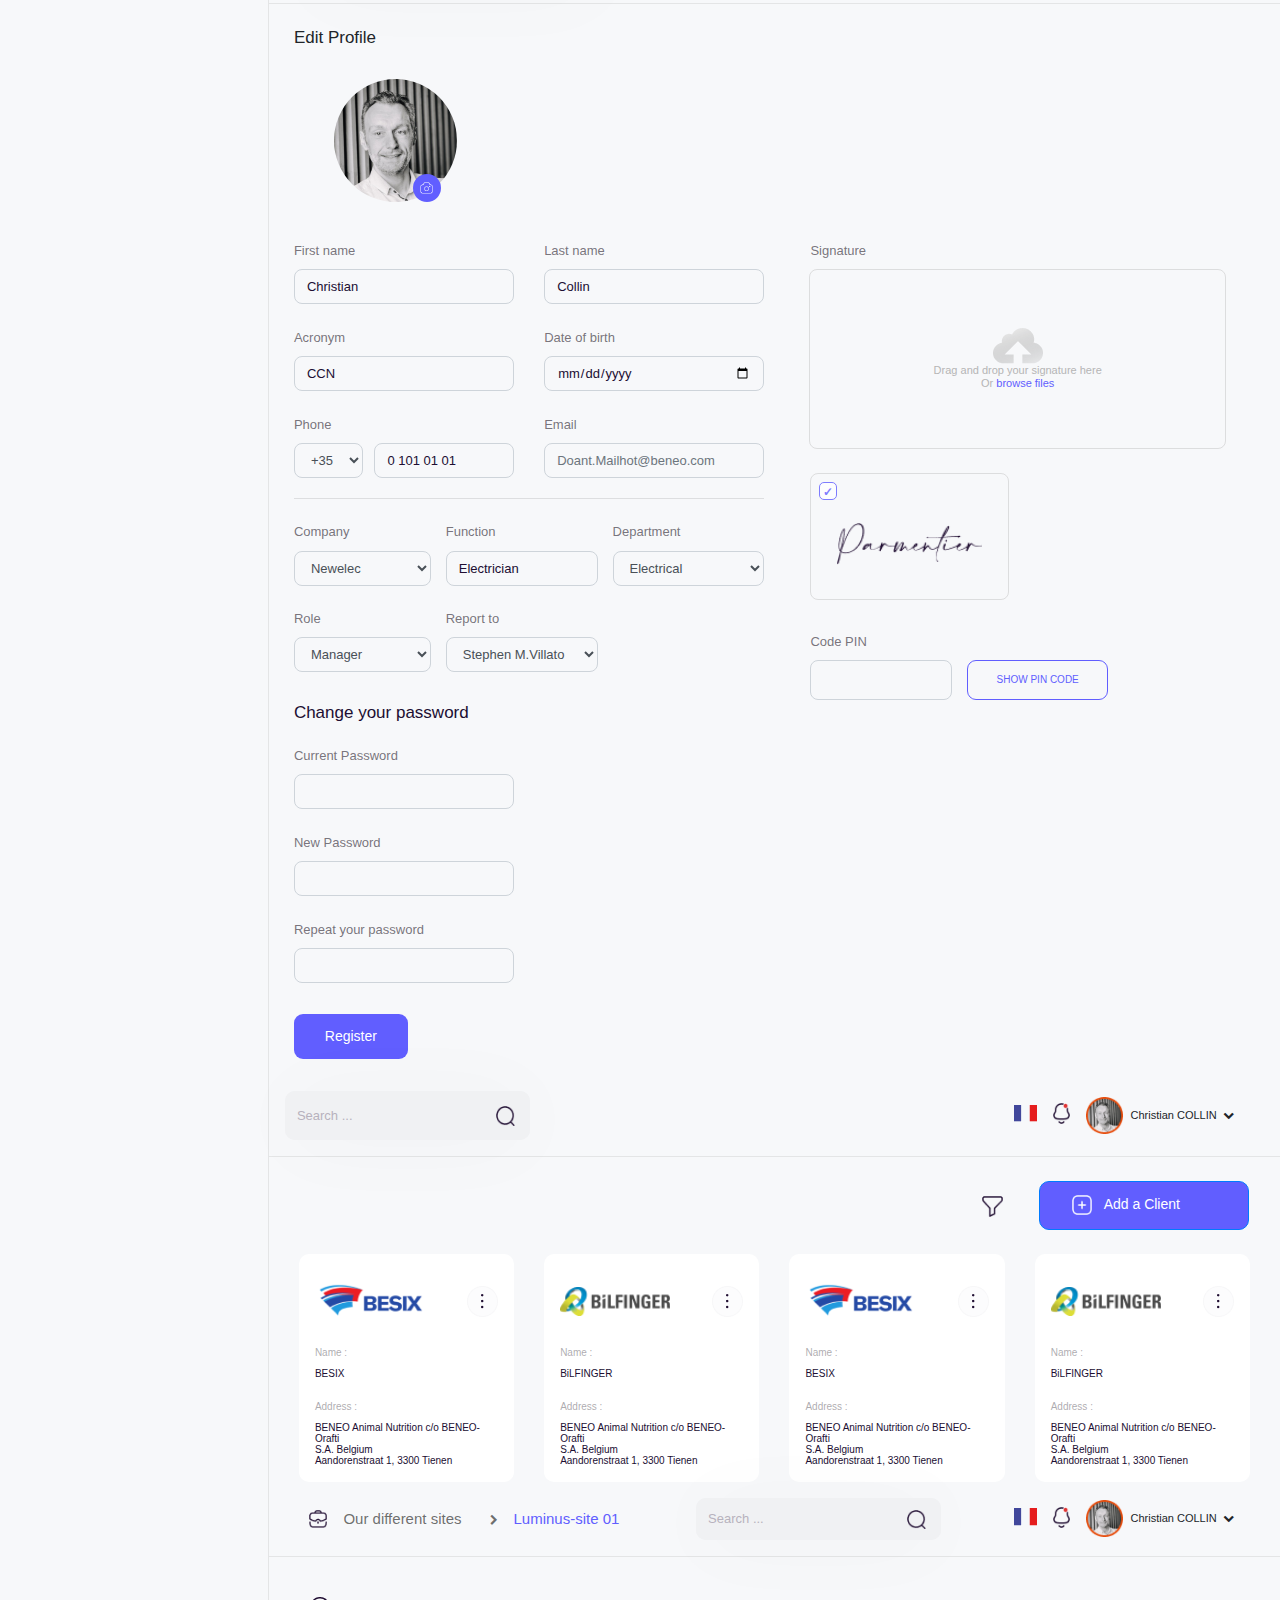
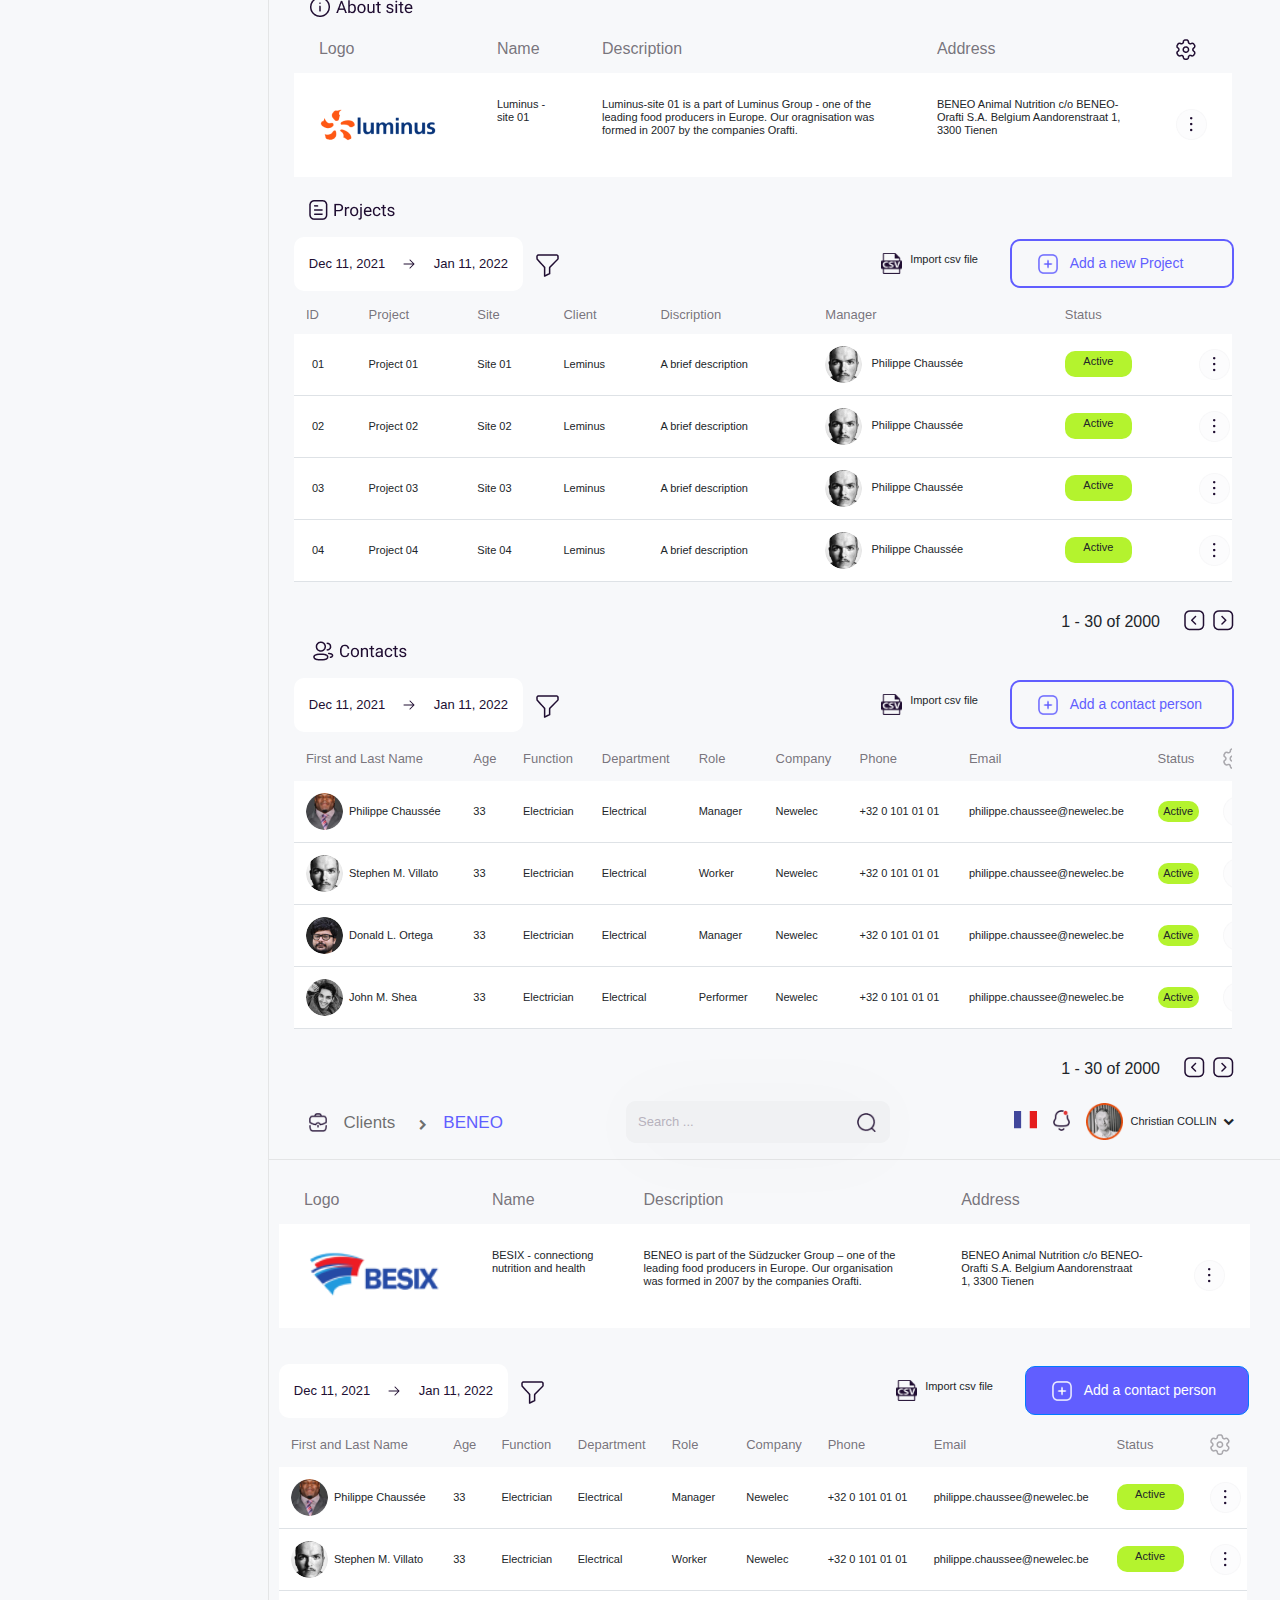
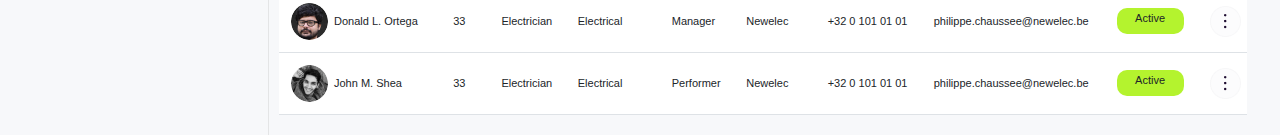
==== commit 265f9730: "Add files via upload" ====
--- a/index.html
+++ b/index.html
@@ -3789,7 +3789,7 @@
                     
                     <div id="besixlink">
 
-                        <div class="container-fluid">
+                        <div class="container-fluid p-0">
                             
 
 
@@ -3874,19 +3874,6 @@
                                 </div>
                             </div>
 
-
-
-
-
-
-
-
-
-
-
-
-
-
                             <div class="navbar pl-5 pr-4 pt-3 mr-2 pb-1" style="margin-left: -15px;">
                                 <div style="display: flex;">
                                     <div class="date-range">
@@ -3915,9 +3902,7 @@
                                     </div>
                                 </div>
                             </div>
-                        </div>
-
-                        <div class="container-fluid">
+
                             <div class="row pl-5 pr-5 pb-1">
                                 <div style="overflow-x: scroll; width: 100%;" id="style-2">
                                     <table class="table tbl-csv fs-14">
@@ -4231,7 +4216,7 @@
                                         <br />
                                         <div class="row text-font-normal fs-14">
                                             <div class="col-sm-5 my-auto">
-                                                <select class="form-control text-black bg-white h-35" style="border-radius: 8px;">
+                                                <select class="form-control text-black bg-white h-35" style="border-radius: 8px; font-size: 12px; padding: 0 !important;">
                                                     <option>+32</option>
                                                 </select>
                                             </div>
@@ -4259,7 +4244,7 @@
                     </div>
                     
                     <!-- Modal footer -->
-                    <div class="modal-footer pr-4 mr-3 border-0">
+                    <div class="modal-footer pr-1 mr-4 border-0">
                     <button type="button" class="btn btn-outline-secondary br-10 pl-3 pr-3" data-dismiss="modal">&emsp;Cancel&emsp;</button>
                     &emsp;
                     <button type="button" class="btn btn-primary br-10 pl-3 pr-3" style="background: #615EFF;" data-dismiss="modal">&nbsp;&emsp;Add&emsp;&emsp;</button>
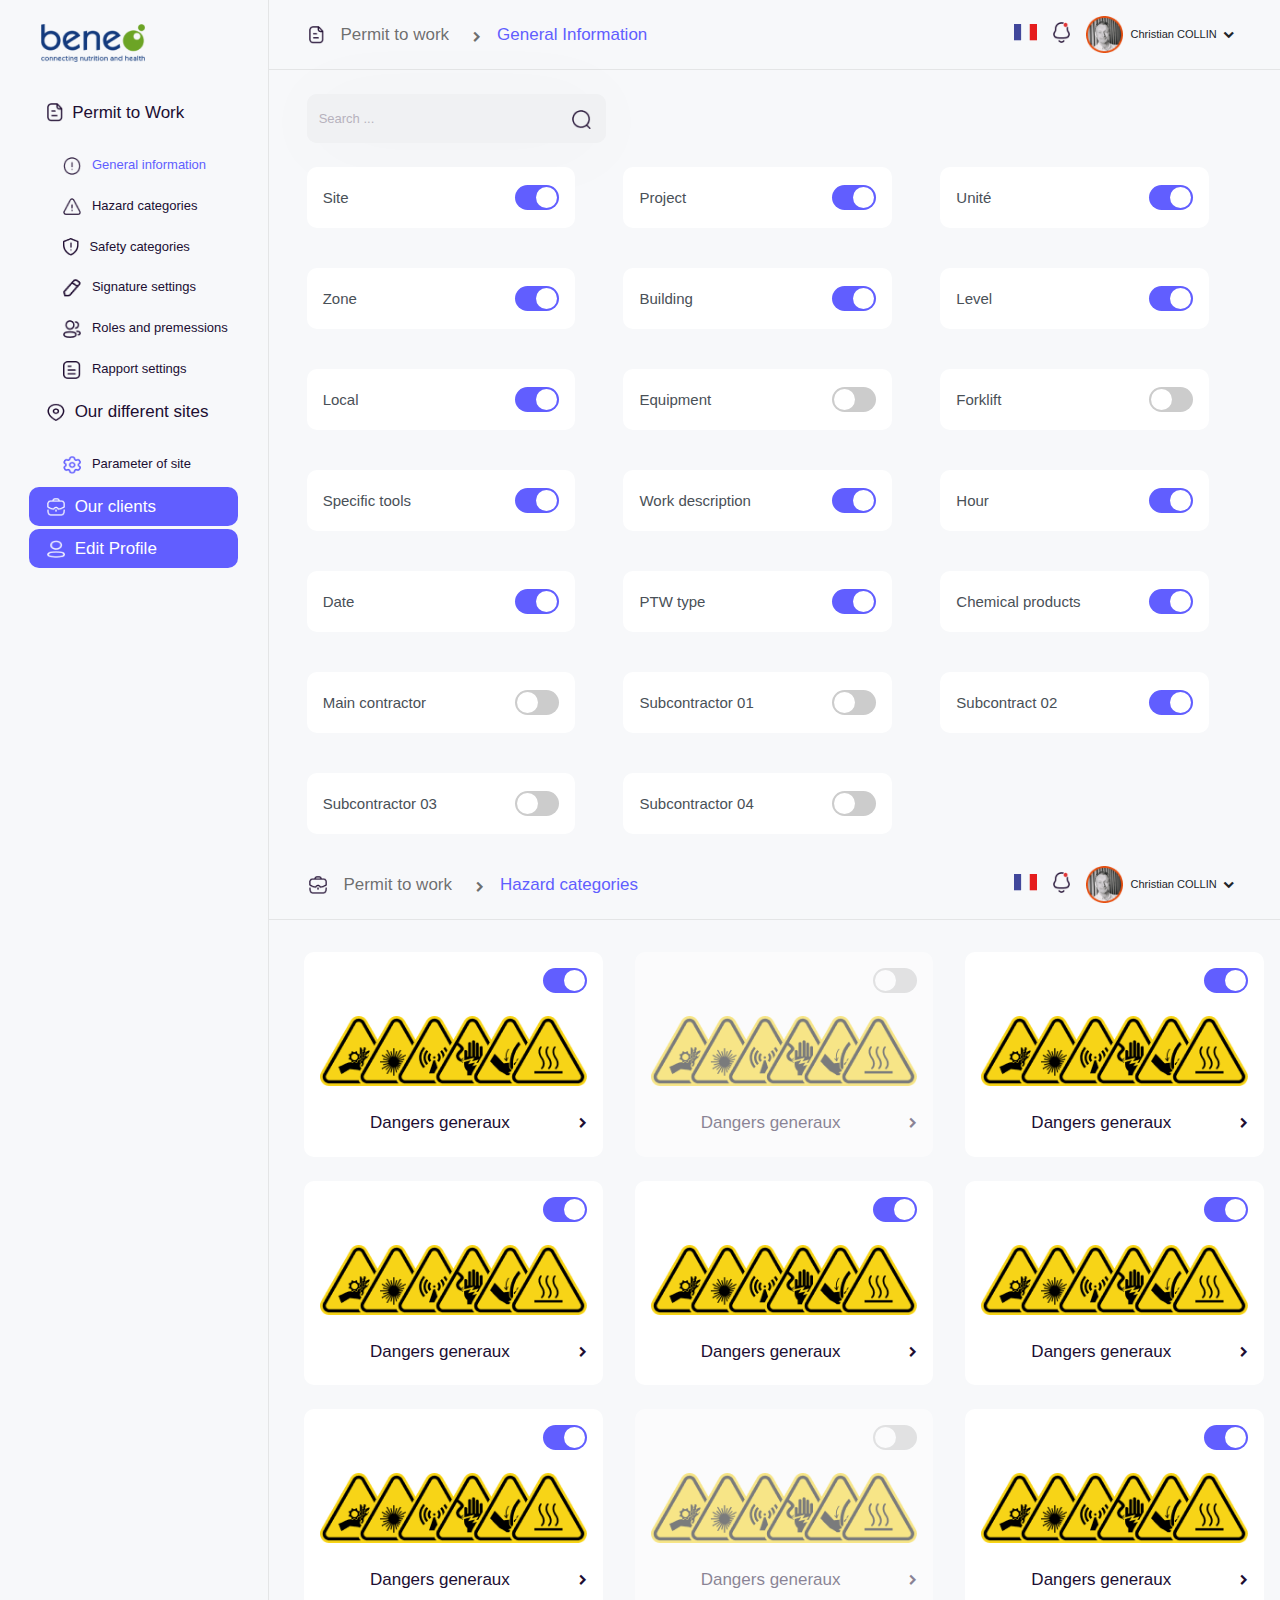
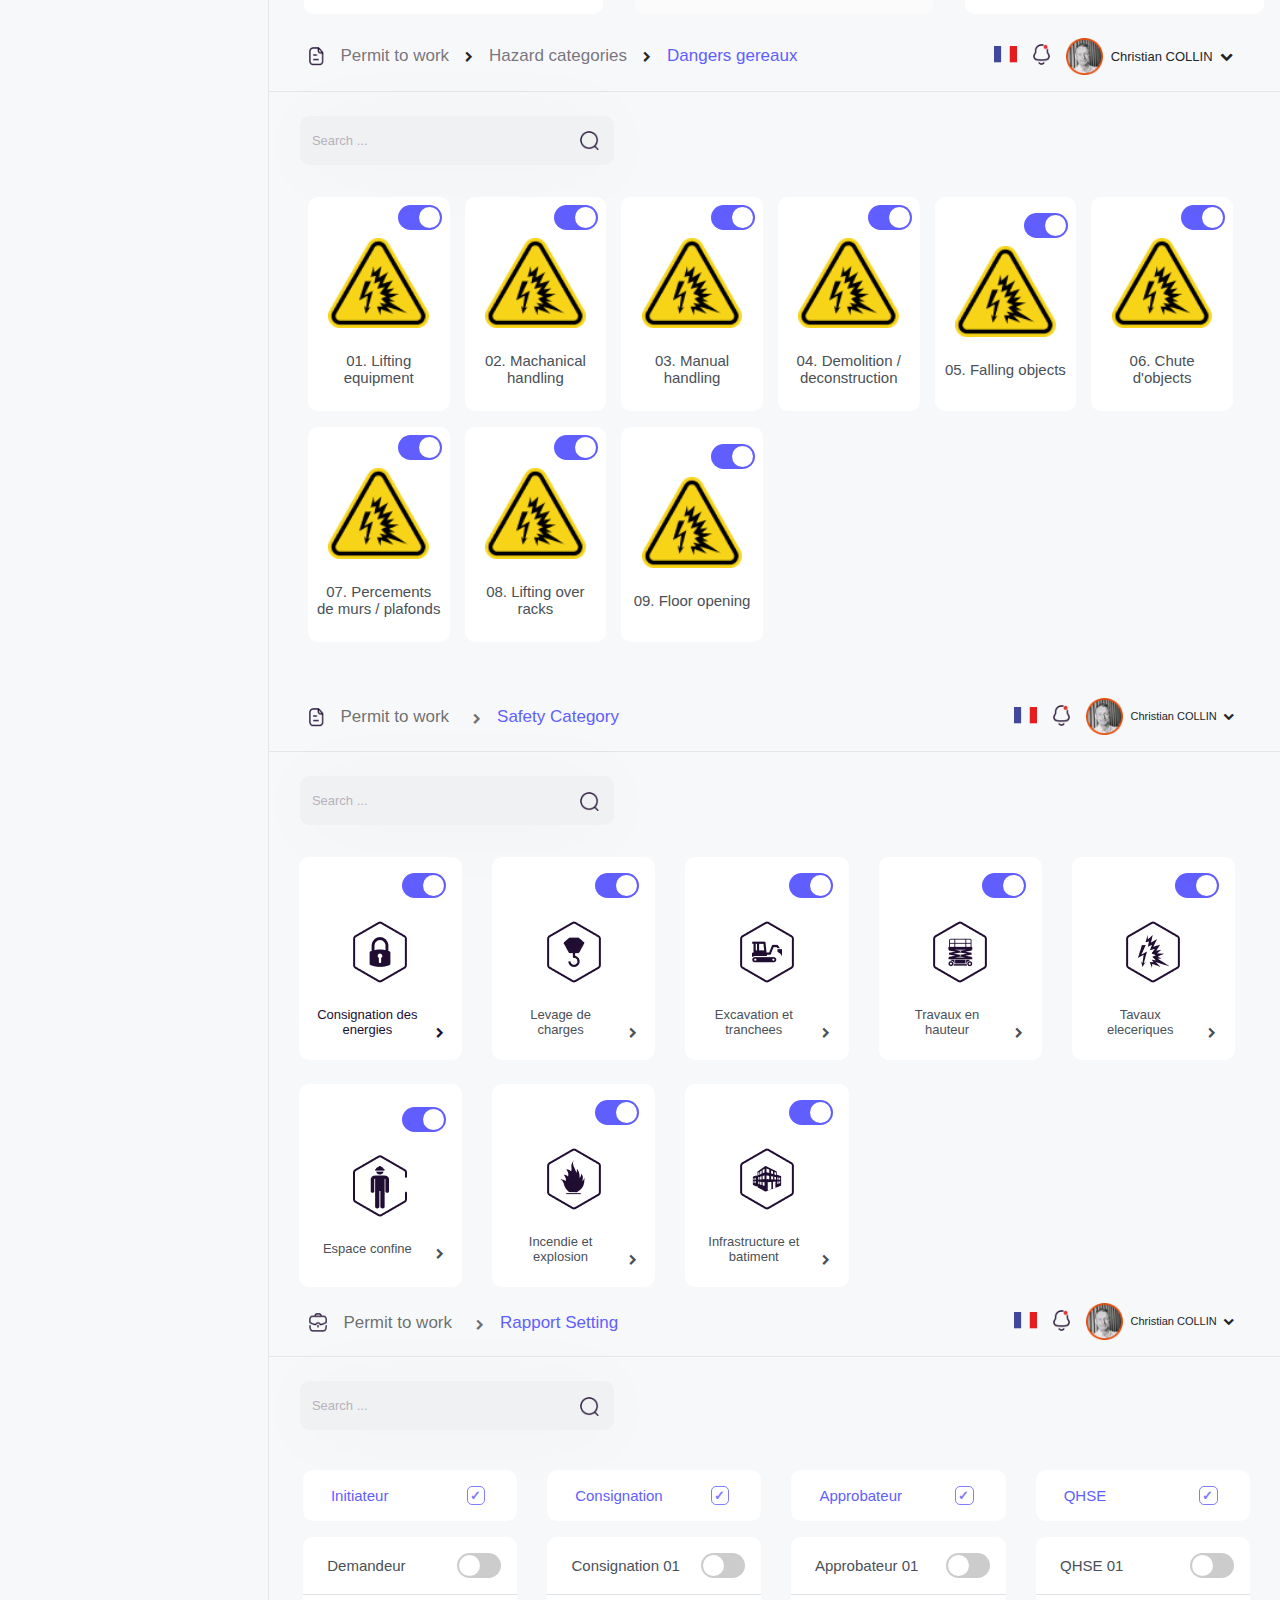
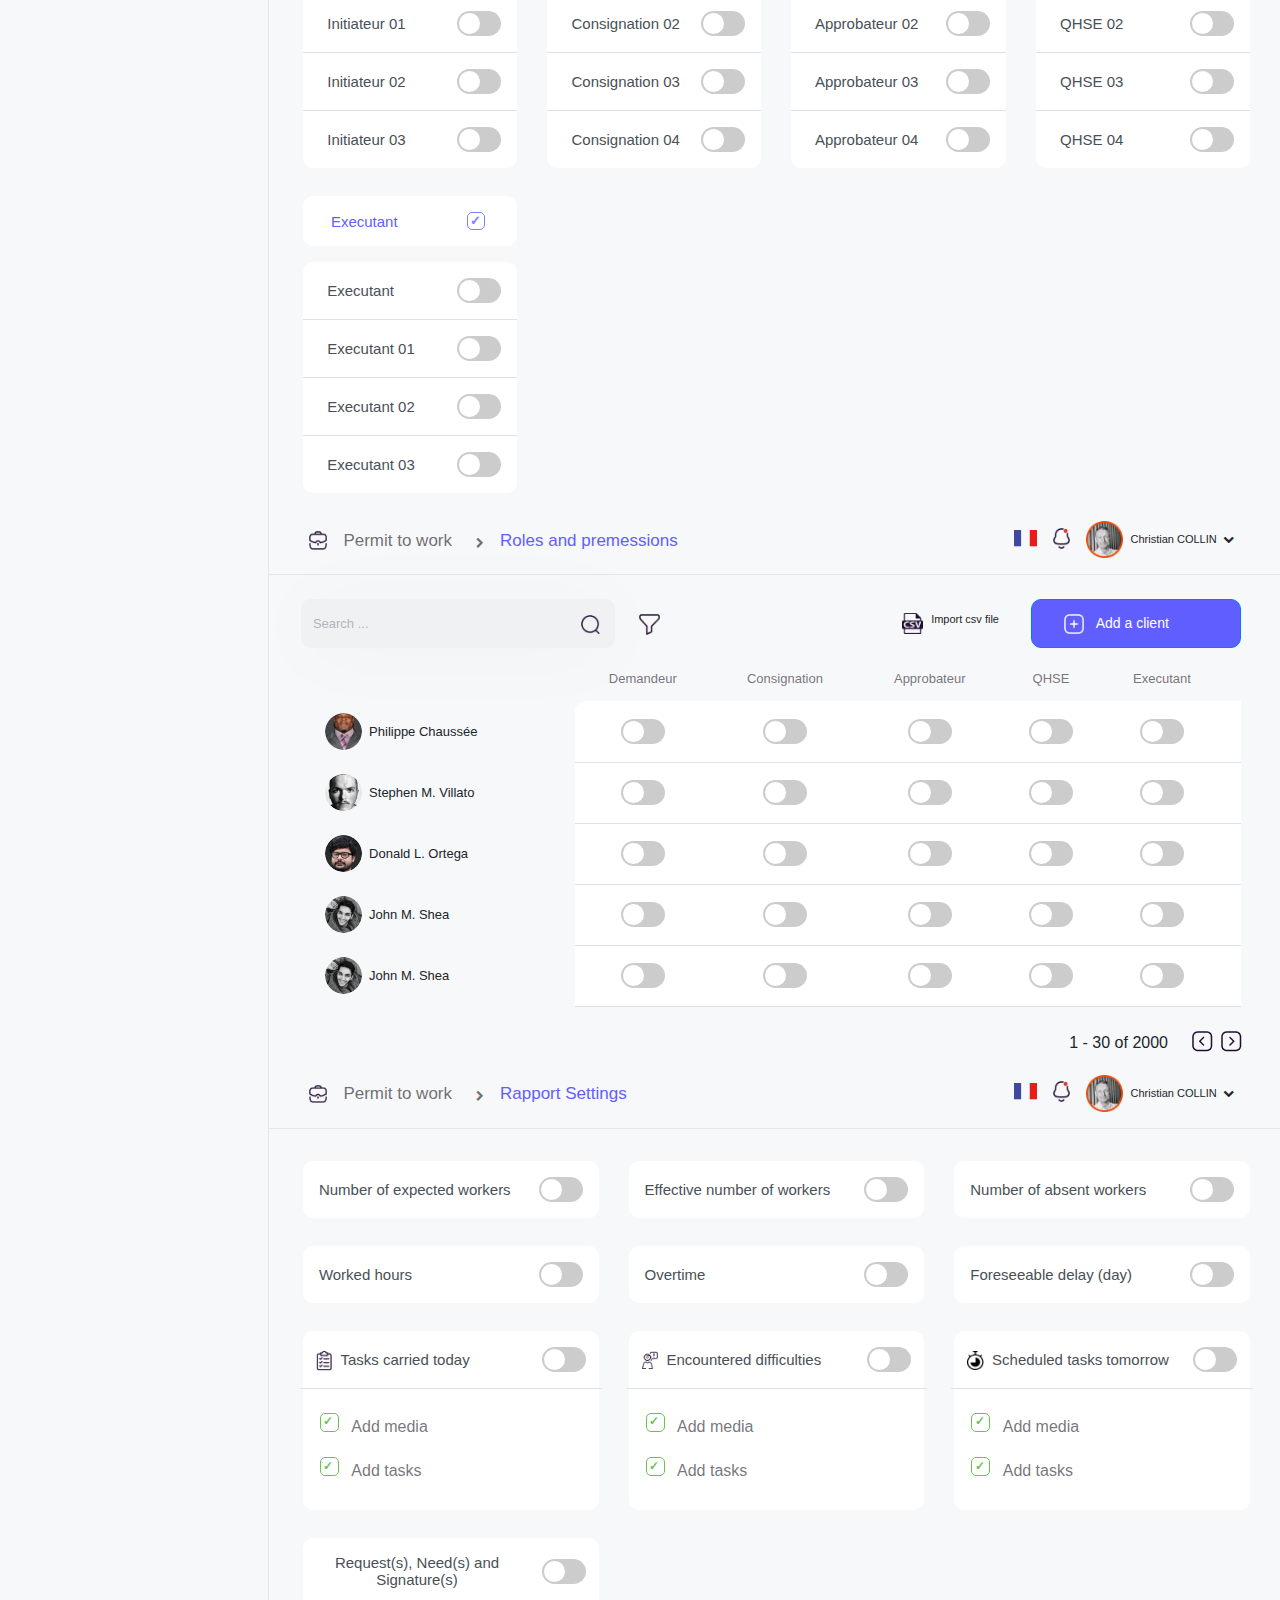
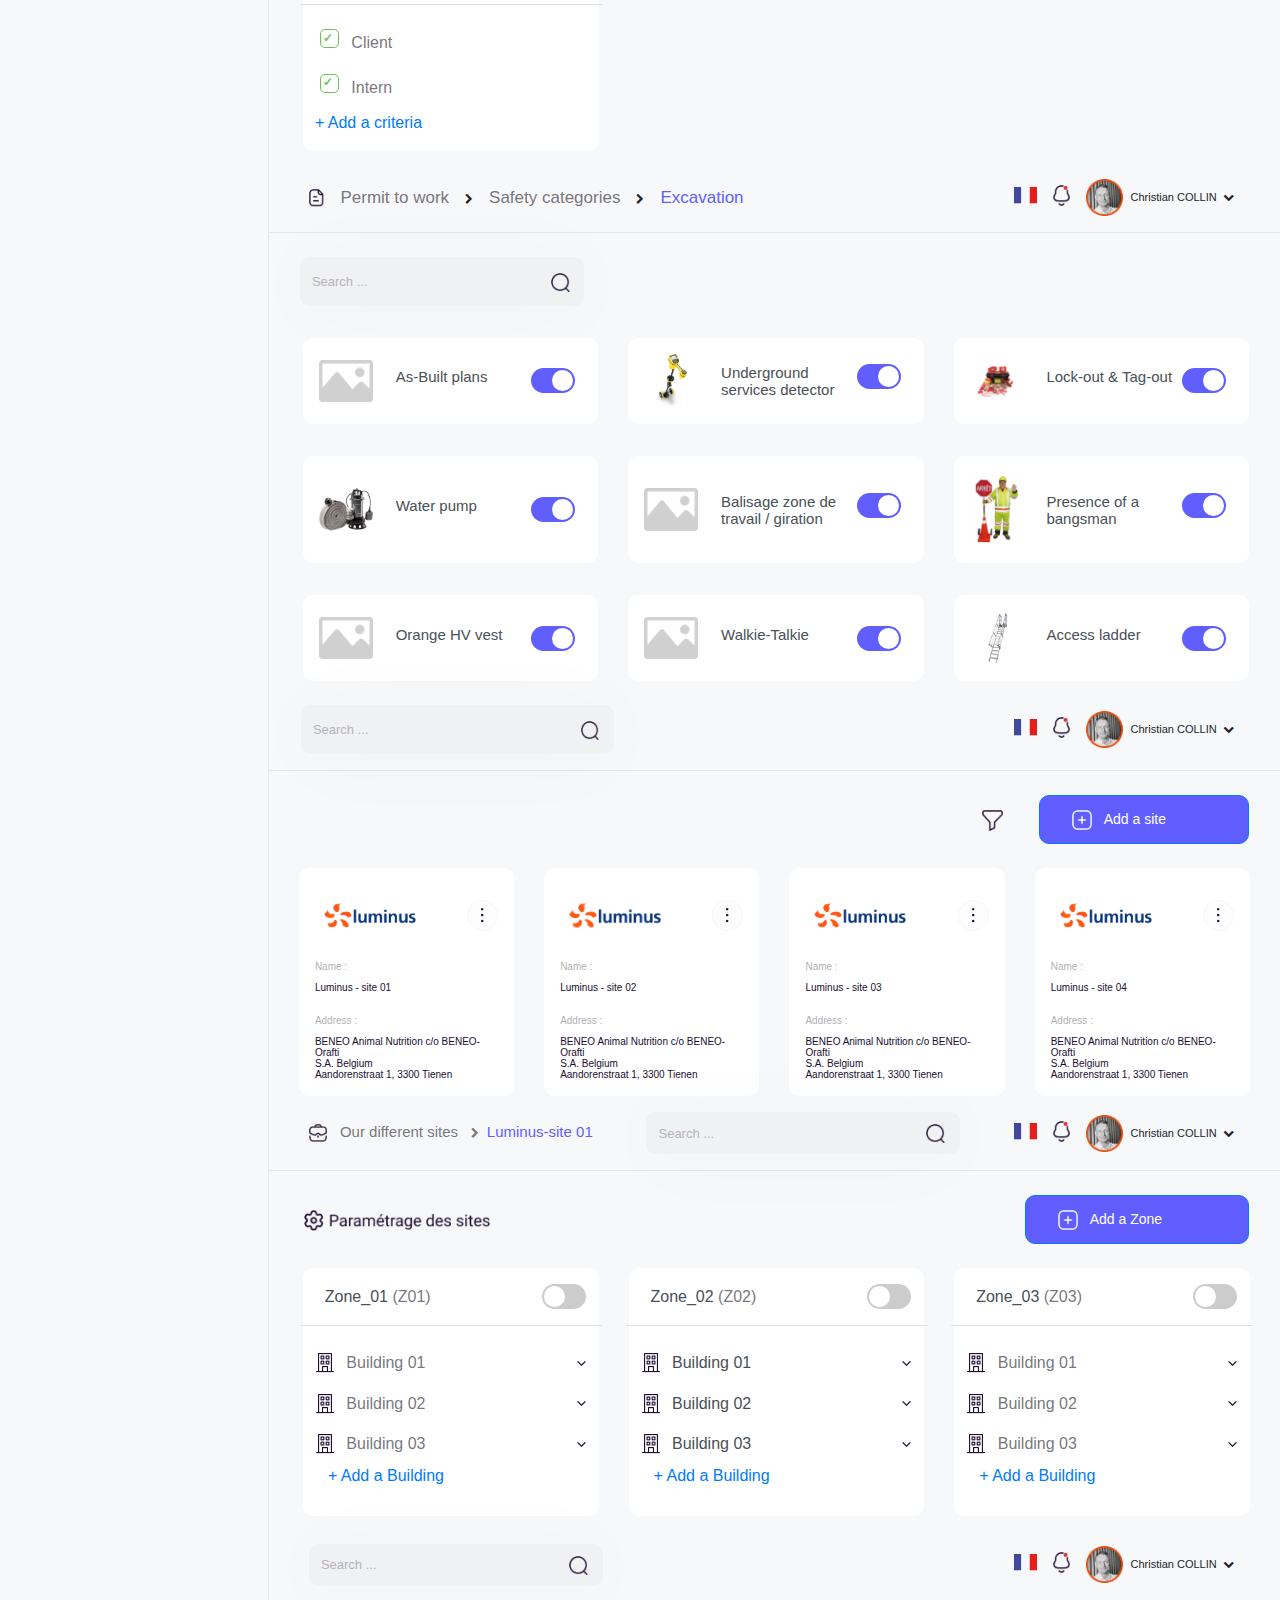
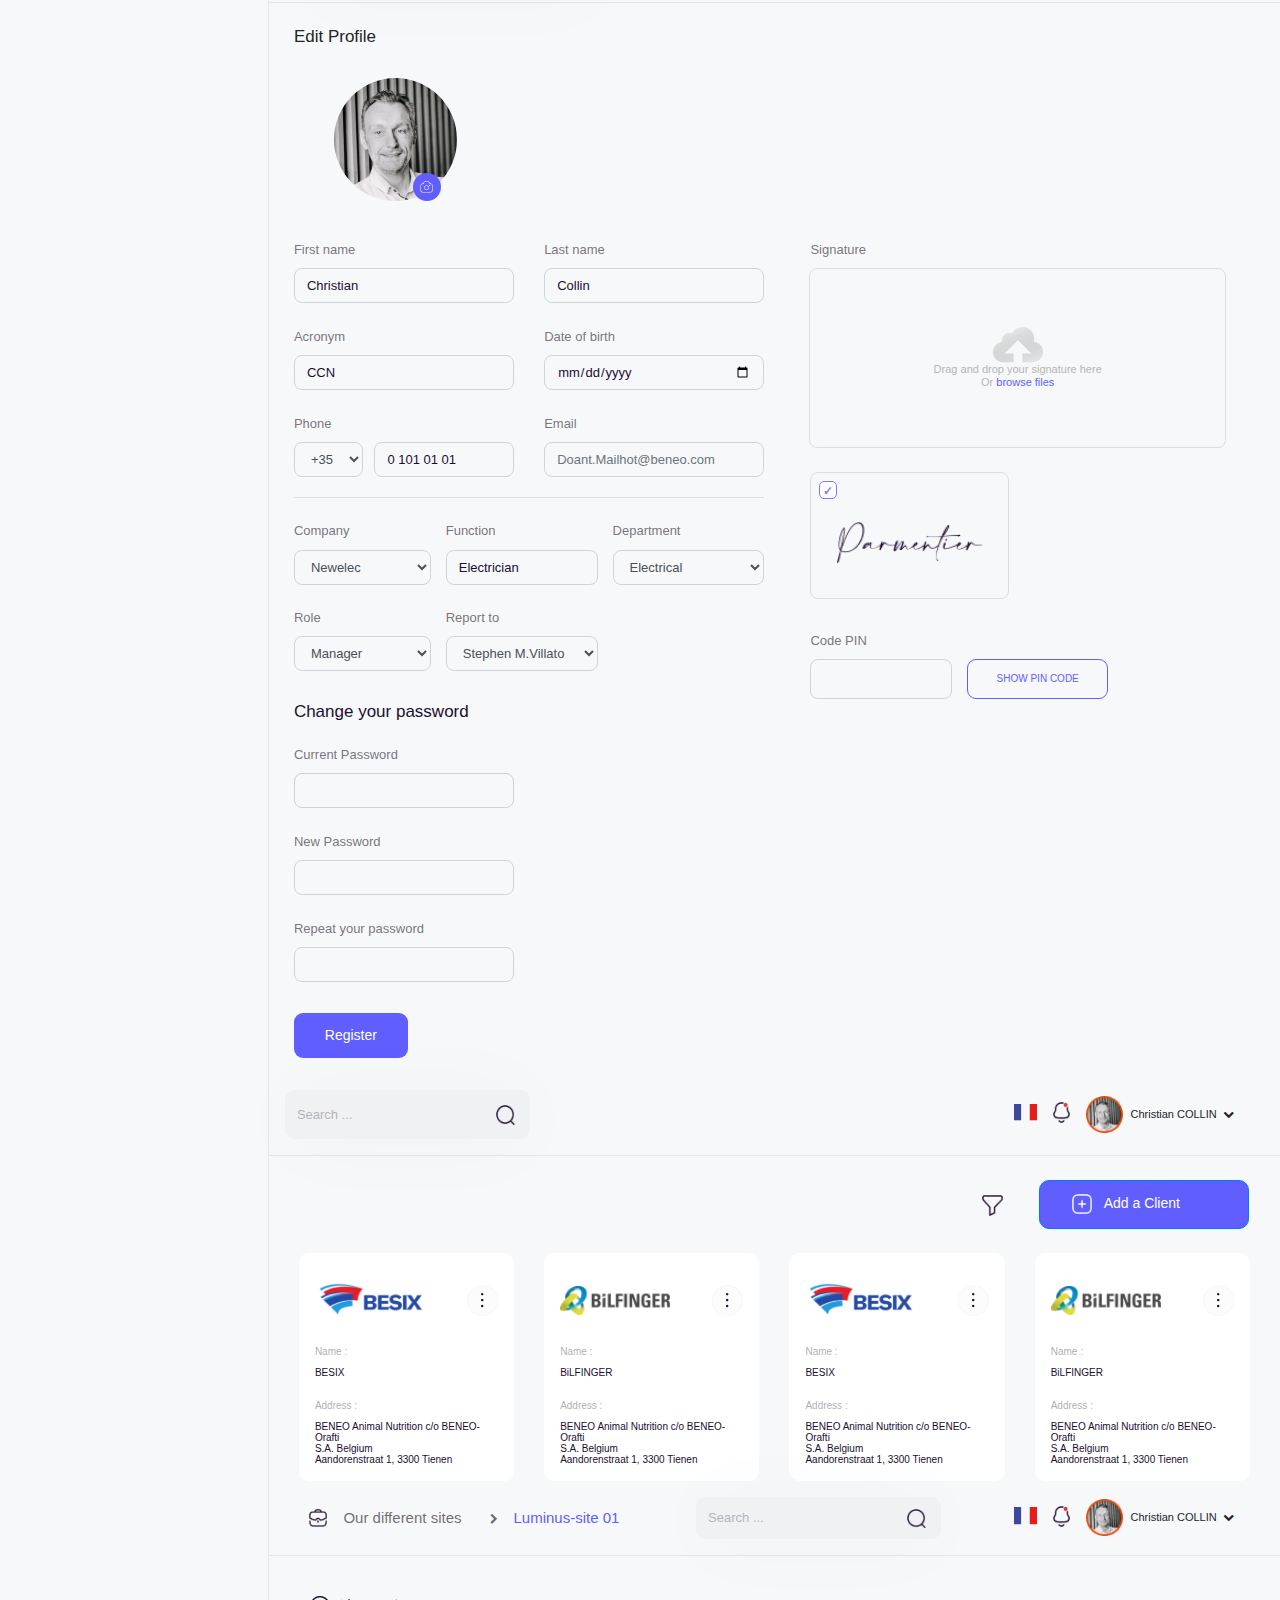
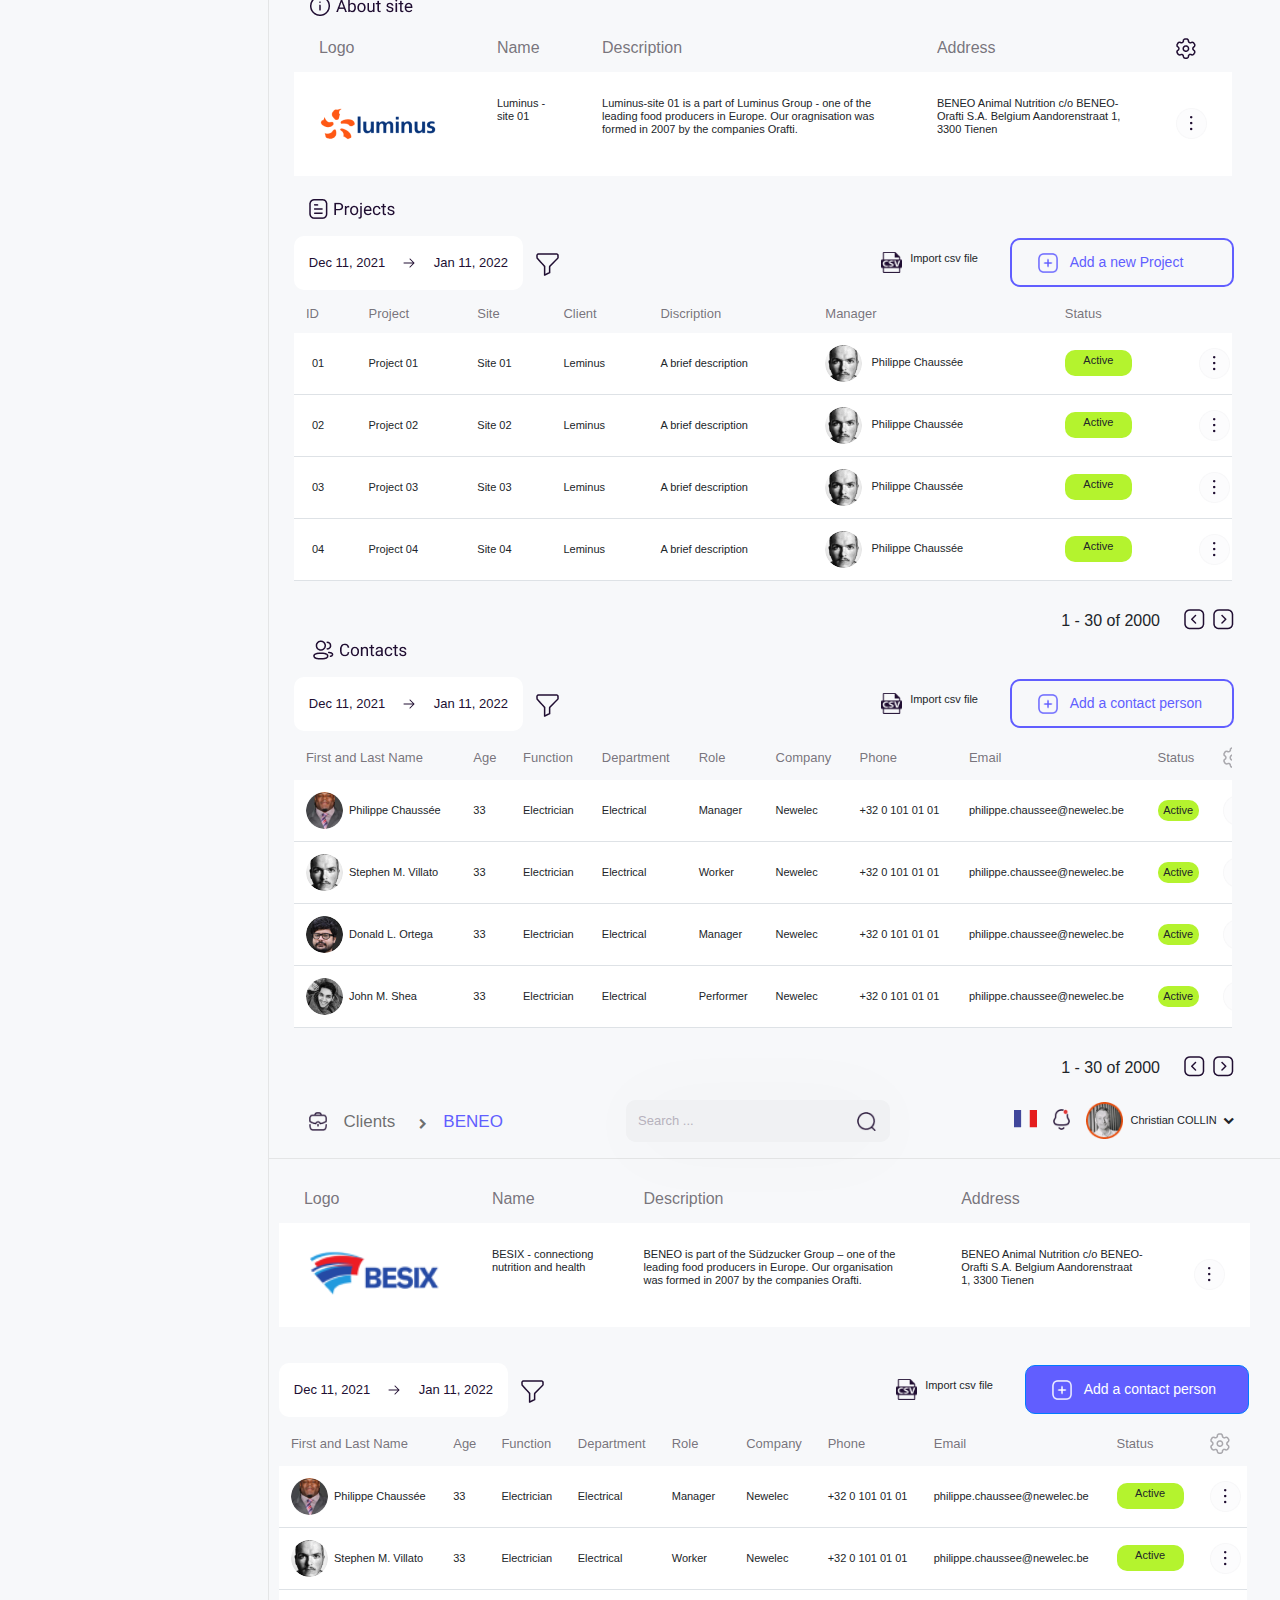
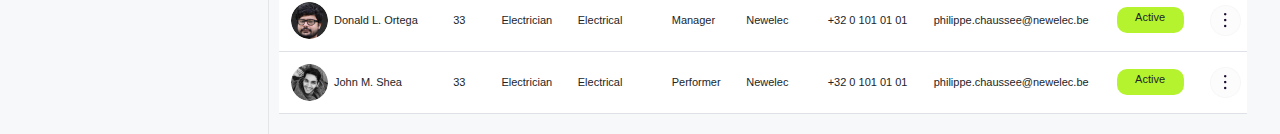
==== commit c171fcdb: "Update index.html" ====
--- a/index.html
+++ b/index.html
@@ -2083,7 +2083,7 @@
                         
                         <div id="excavation1">
                             <div class="navbar p-3" style="border-bottom: 1px solid rgba(209, 209, 209, 0.5);">
-                                <div class="ml-4 fw-400 fs-17" style="width: 42%;">
+                                <div class="ml-4 fw-400 fs-17" style="width: 46%;">
                                     <div class="float-left mr-3">
                                         <img src="img/Paper.png" style="width: 15.55px; height: 18.36px;" />
                                     </div>
@@ -5873,4 +5873,4 @@
 
     </body>
 
-</html>+</html>
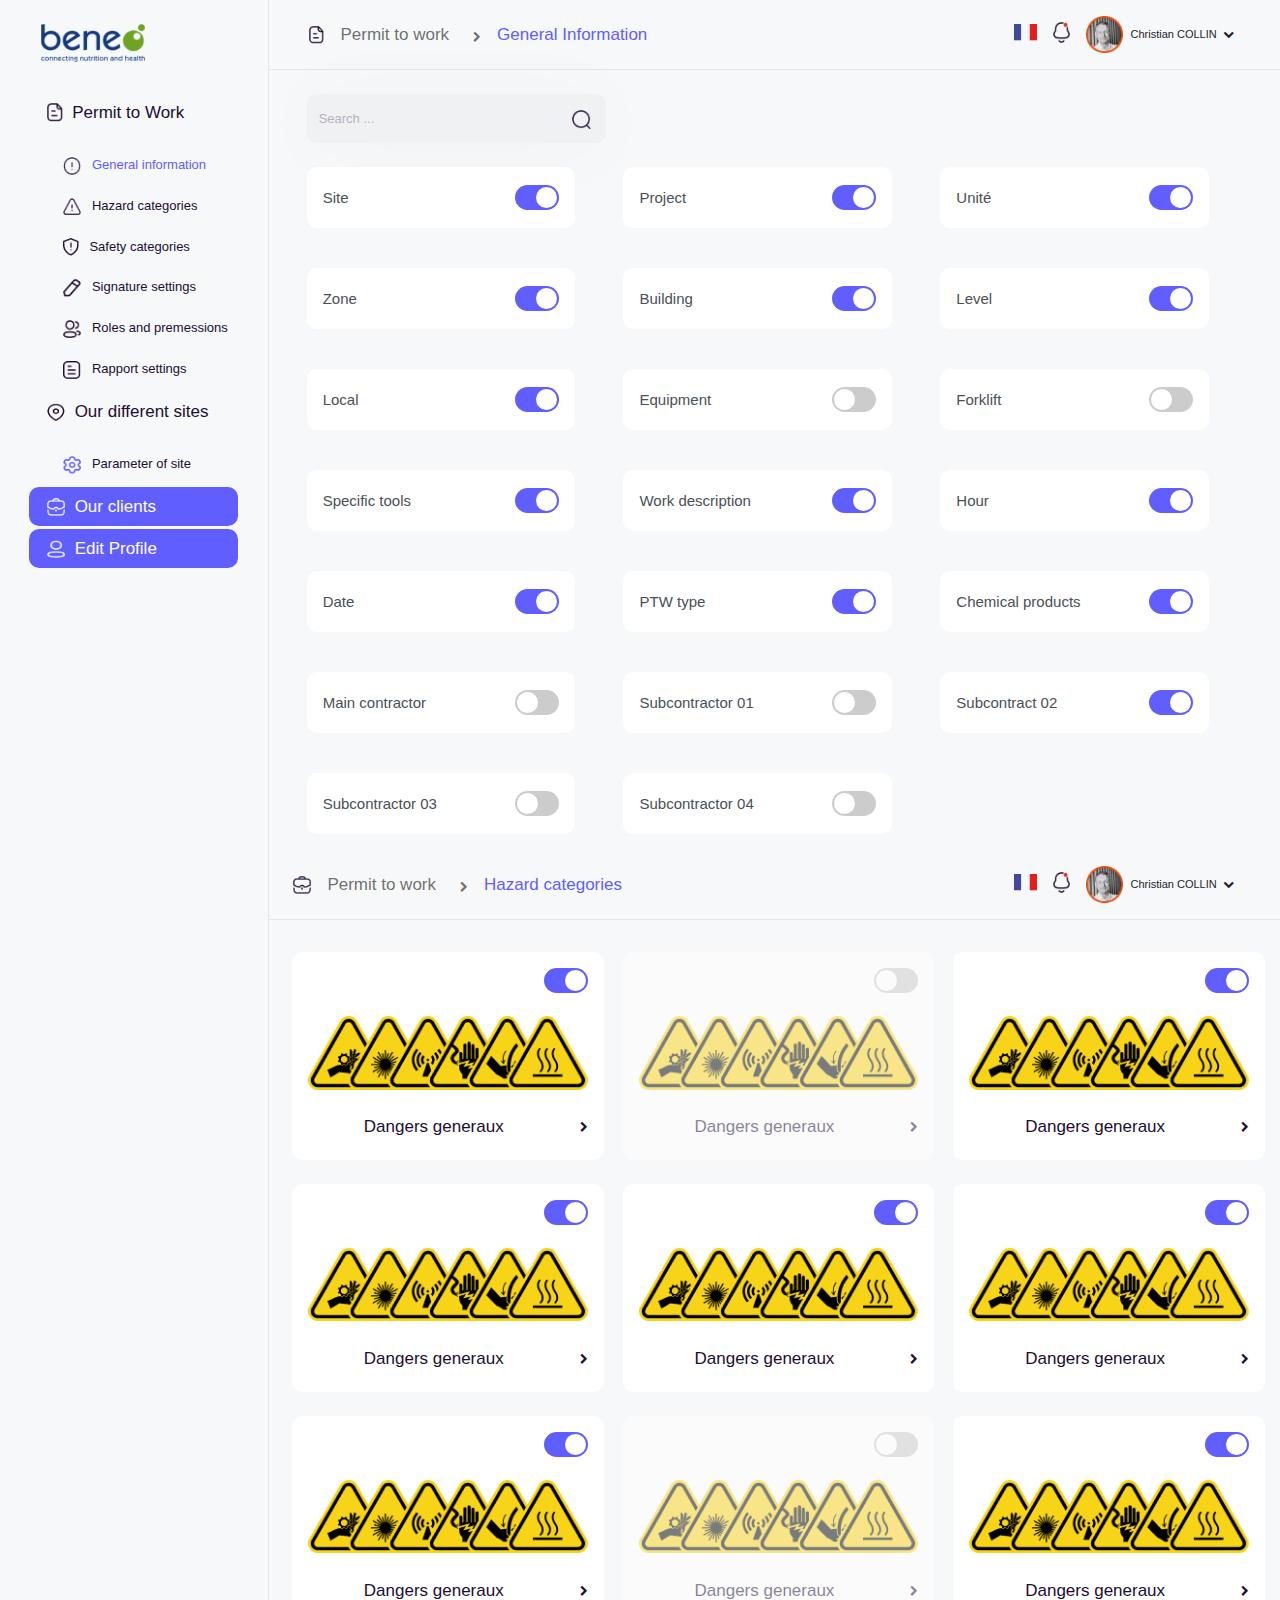
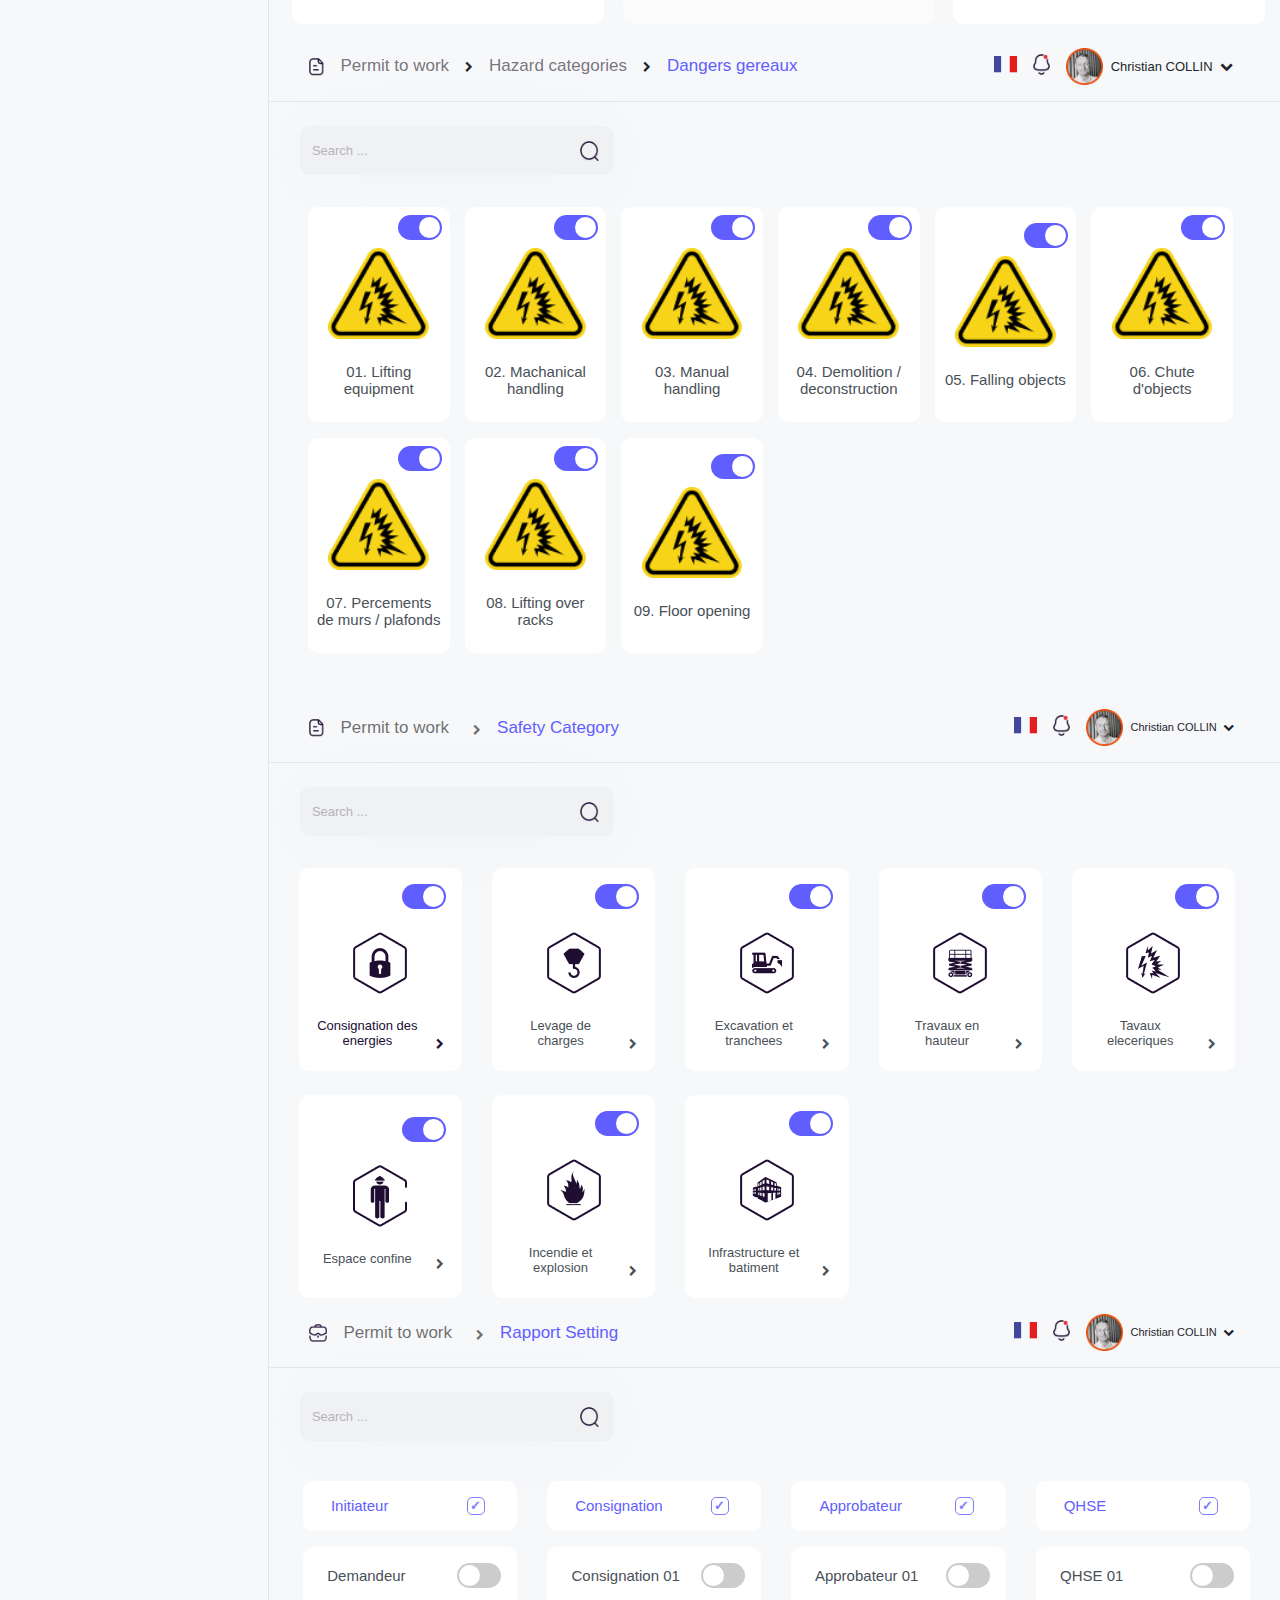
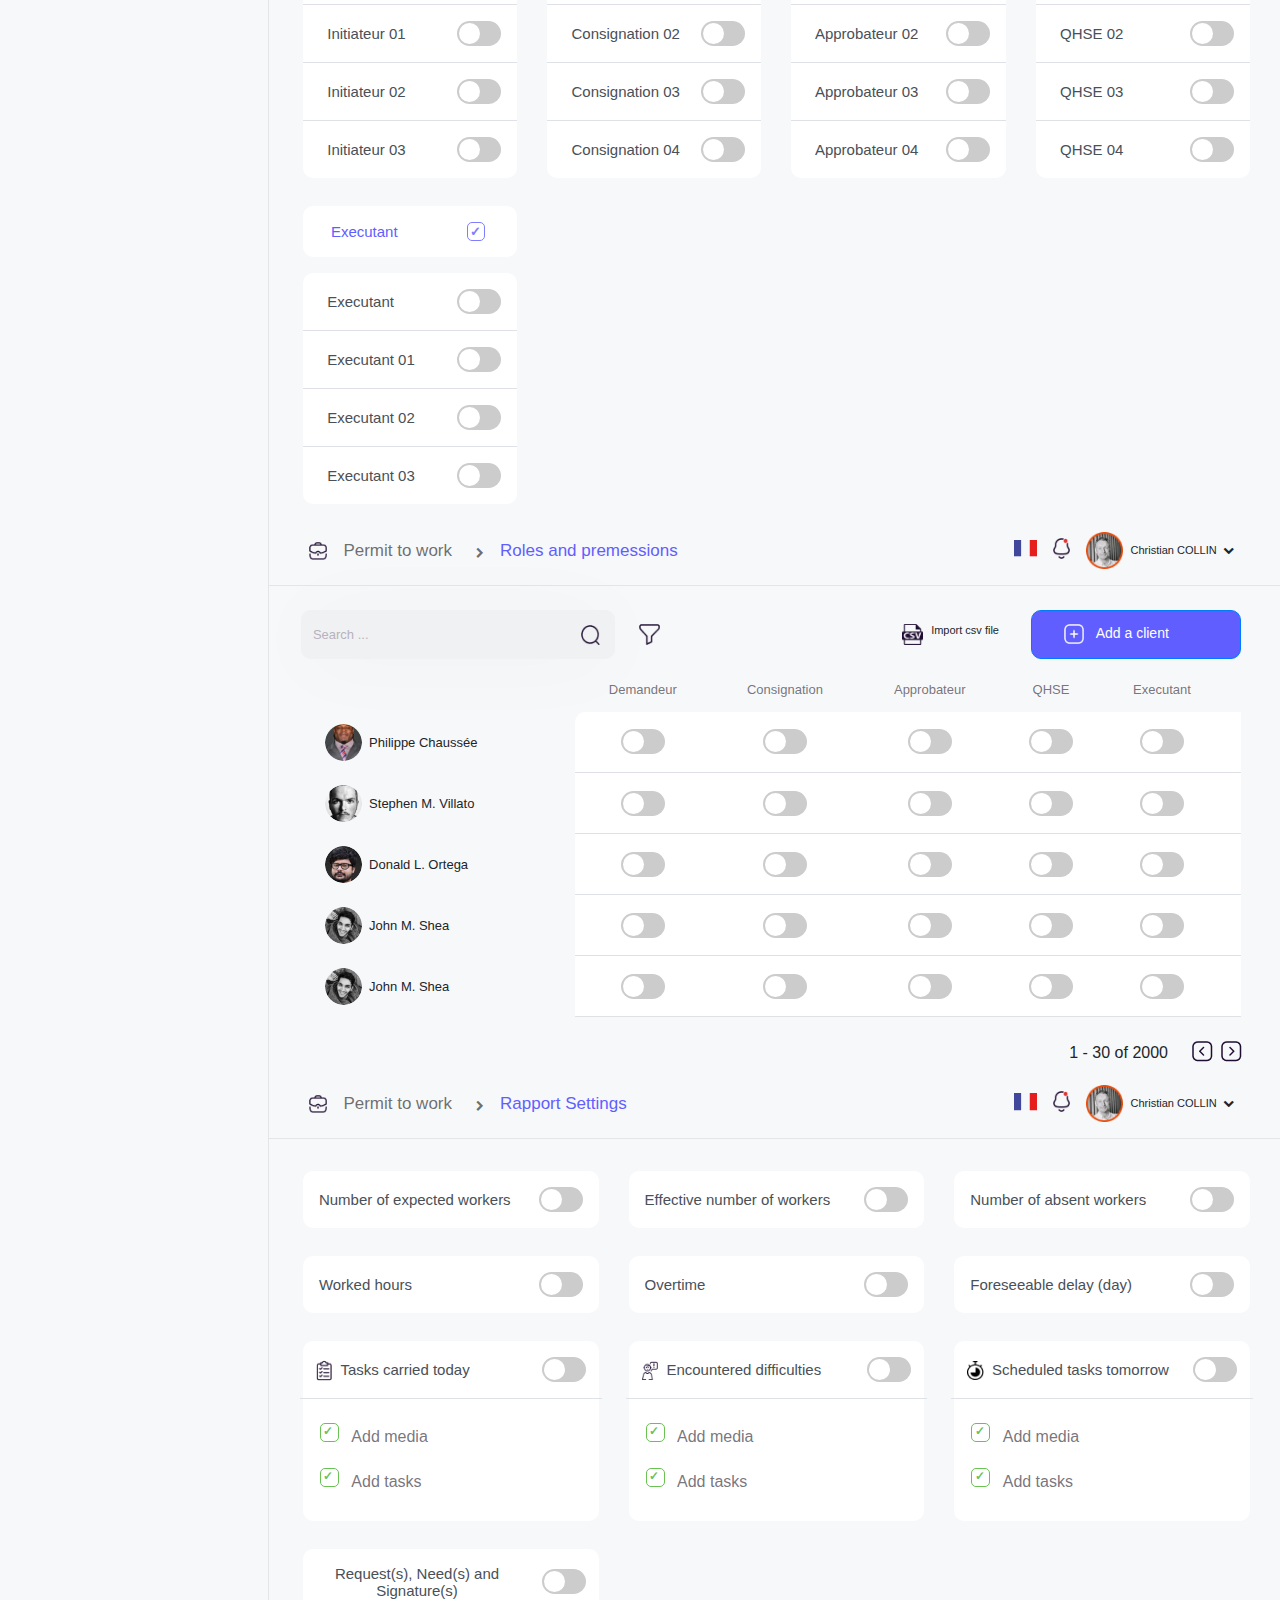
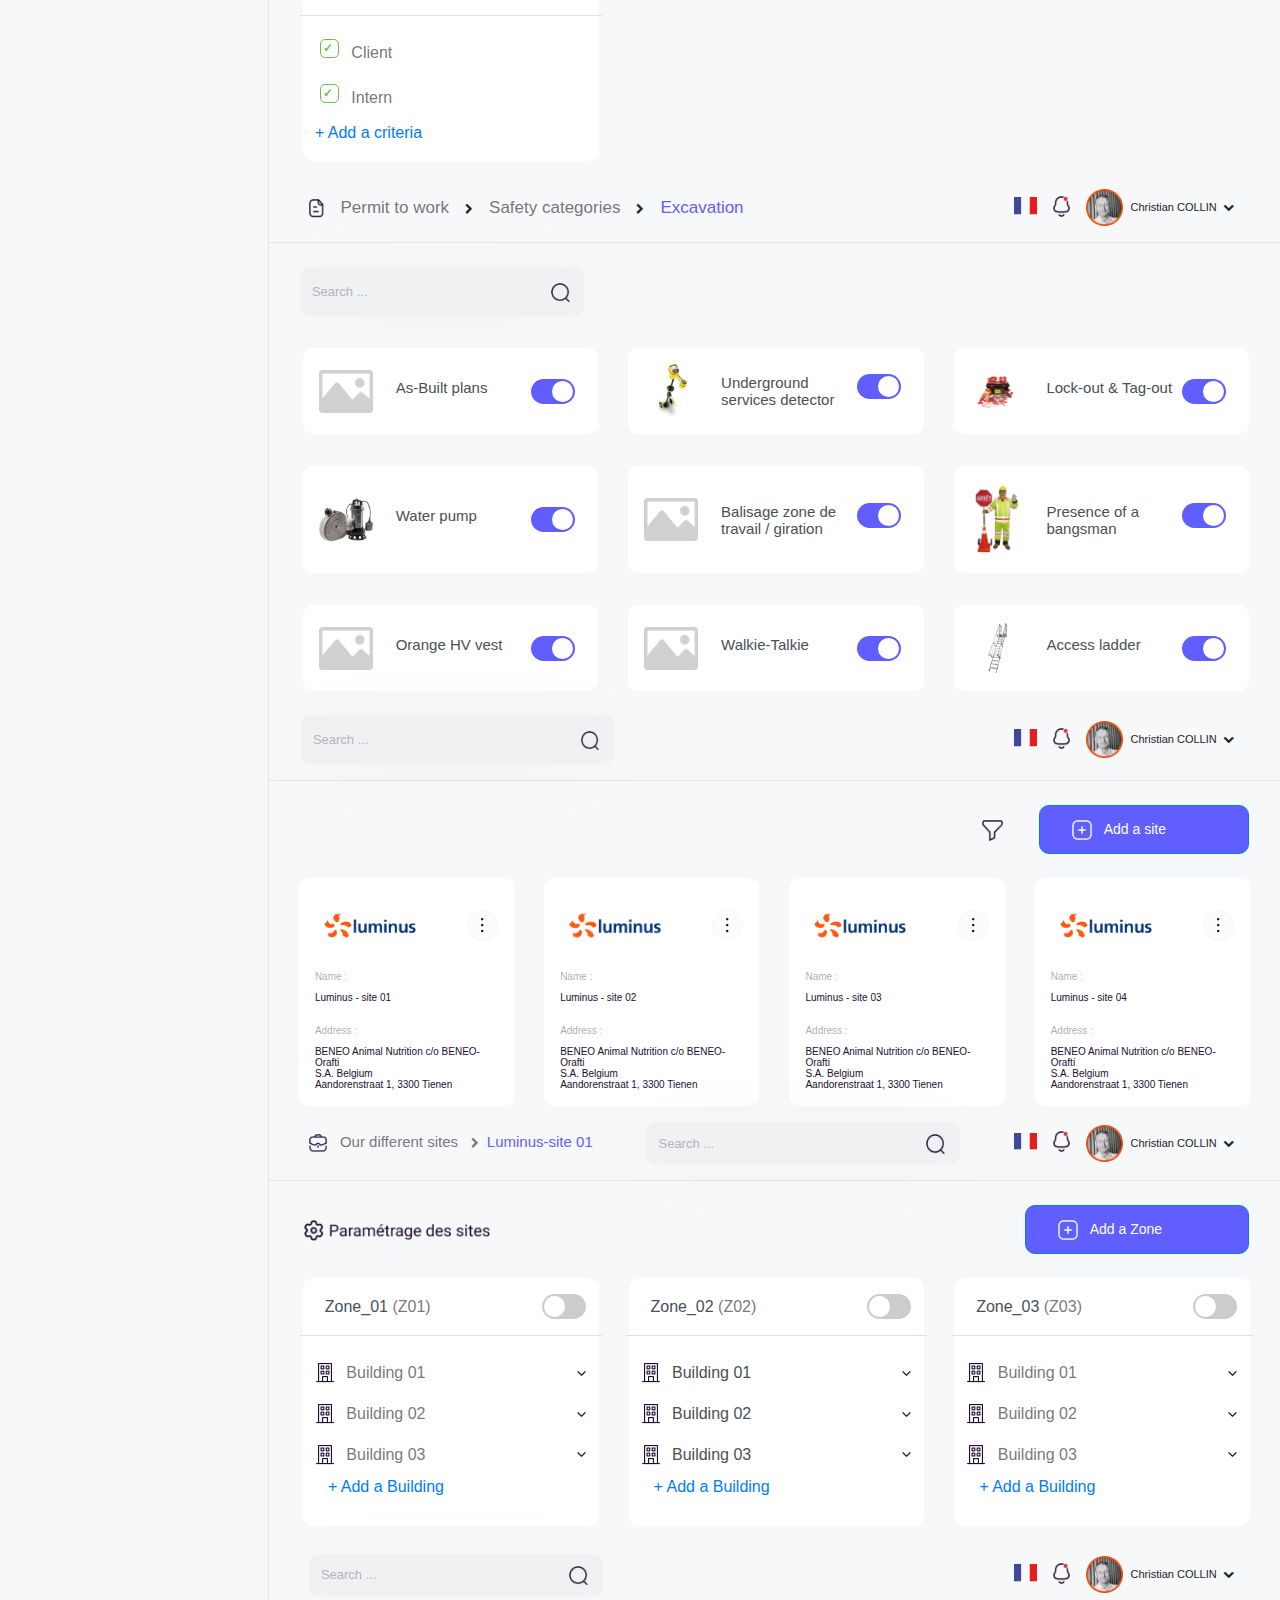
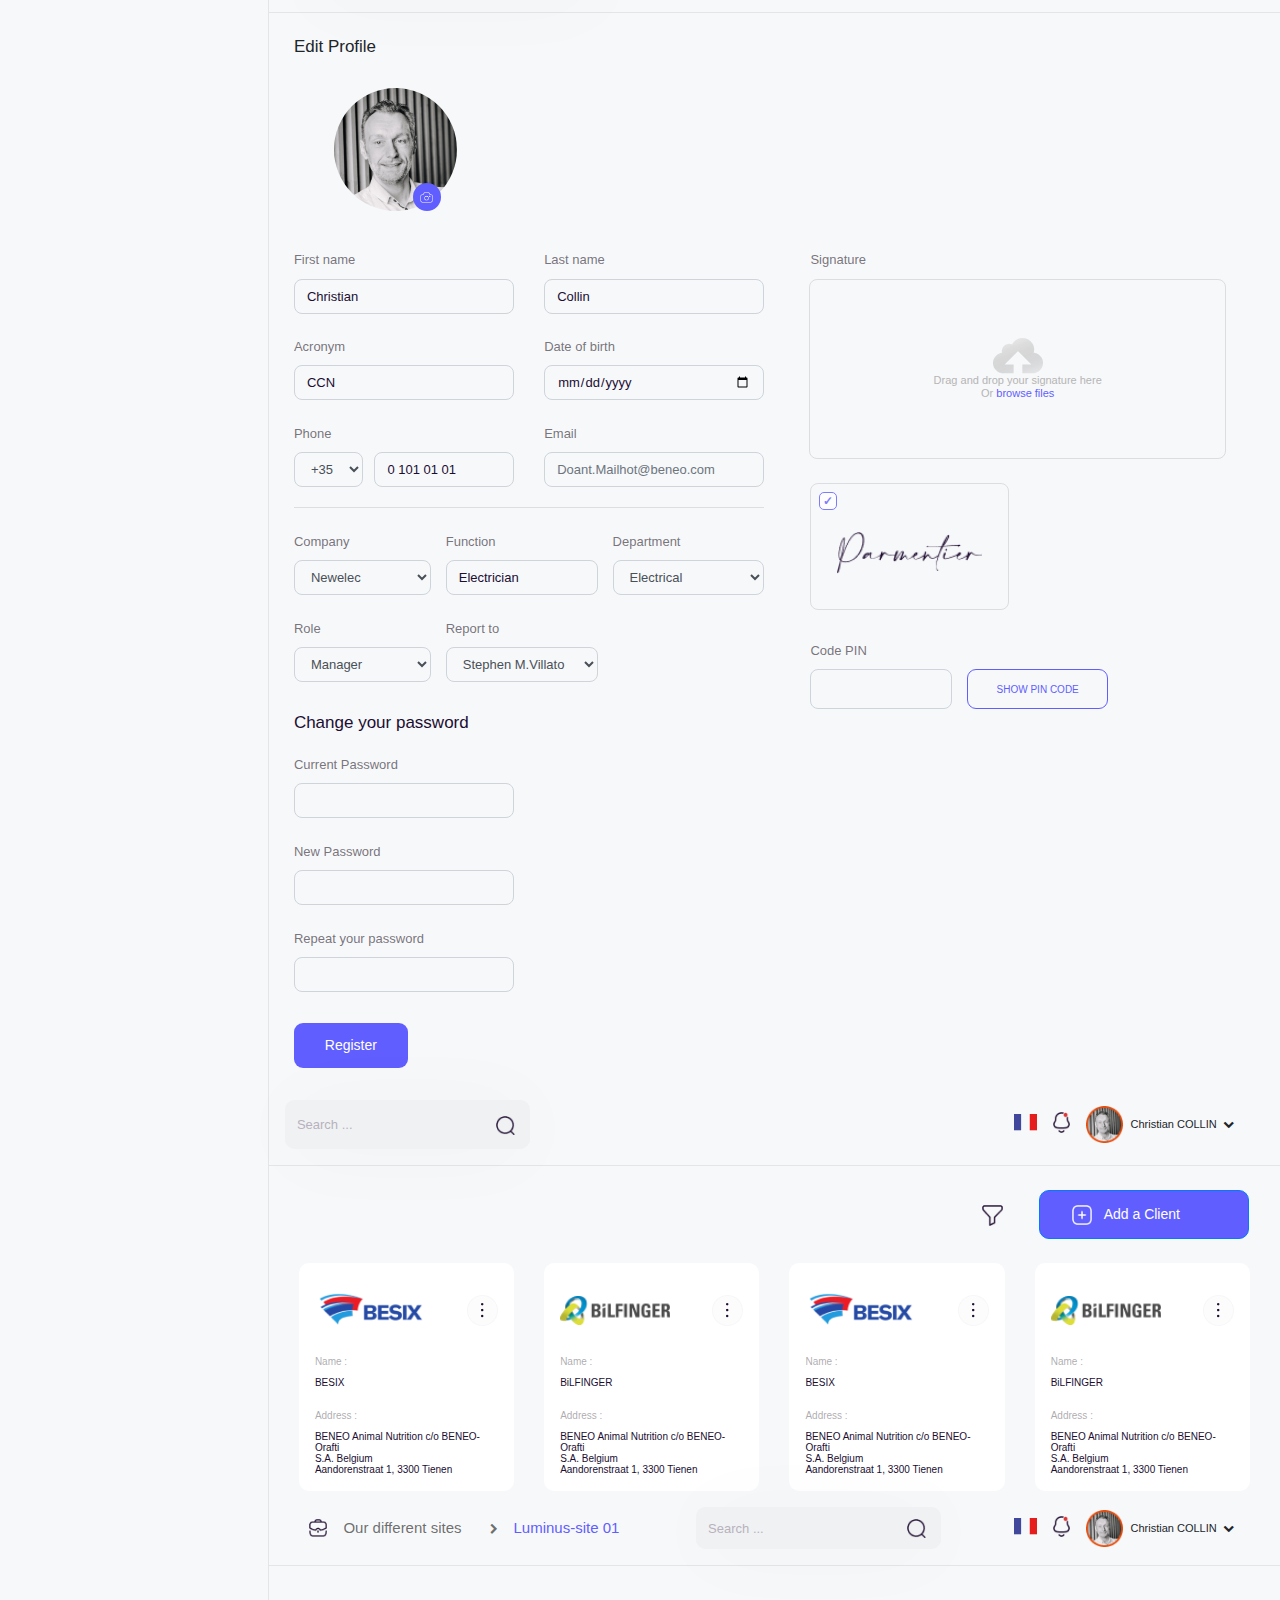
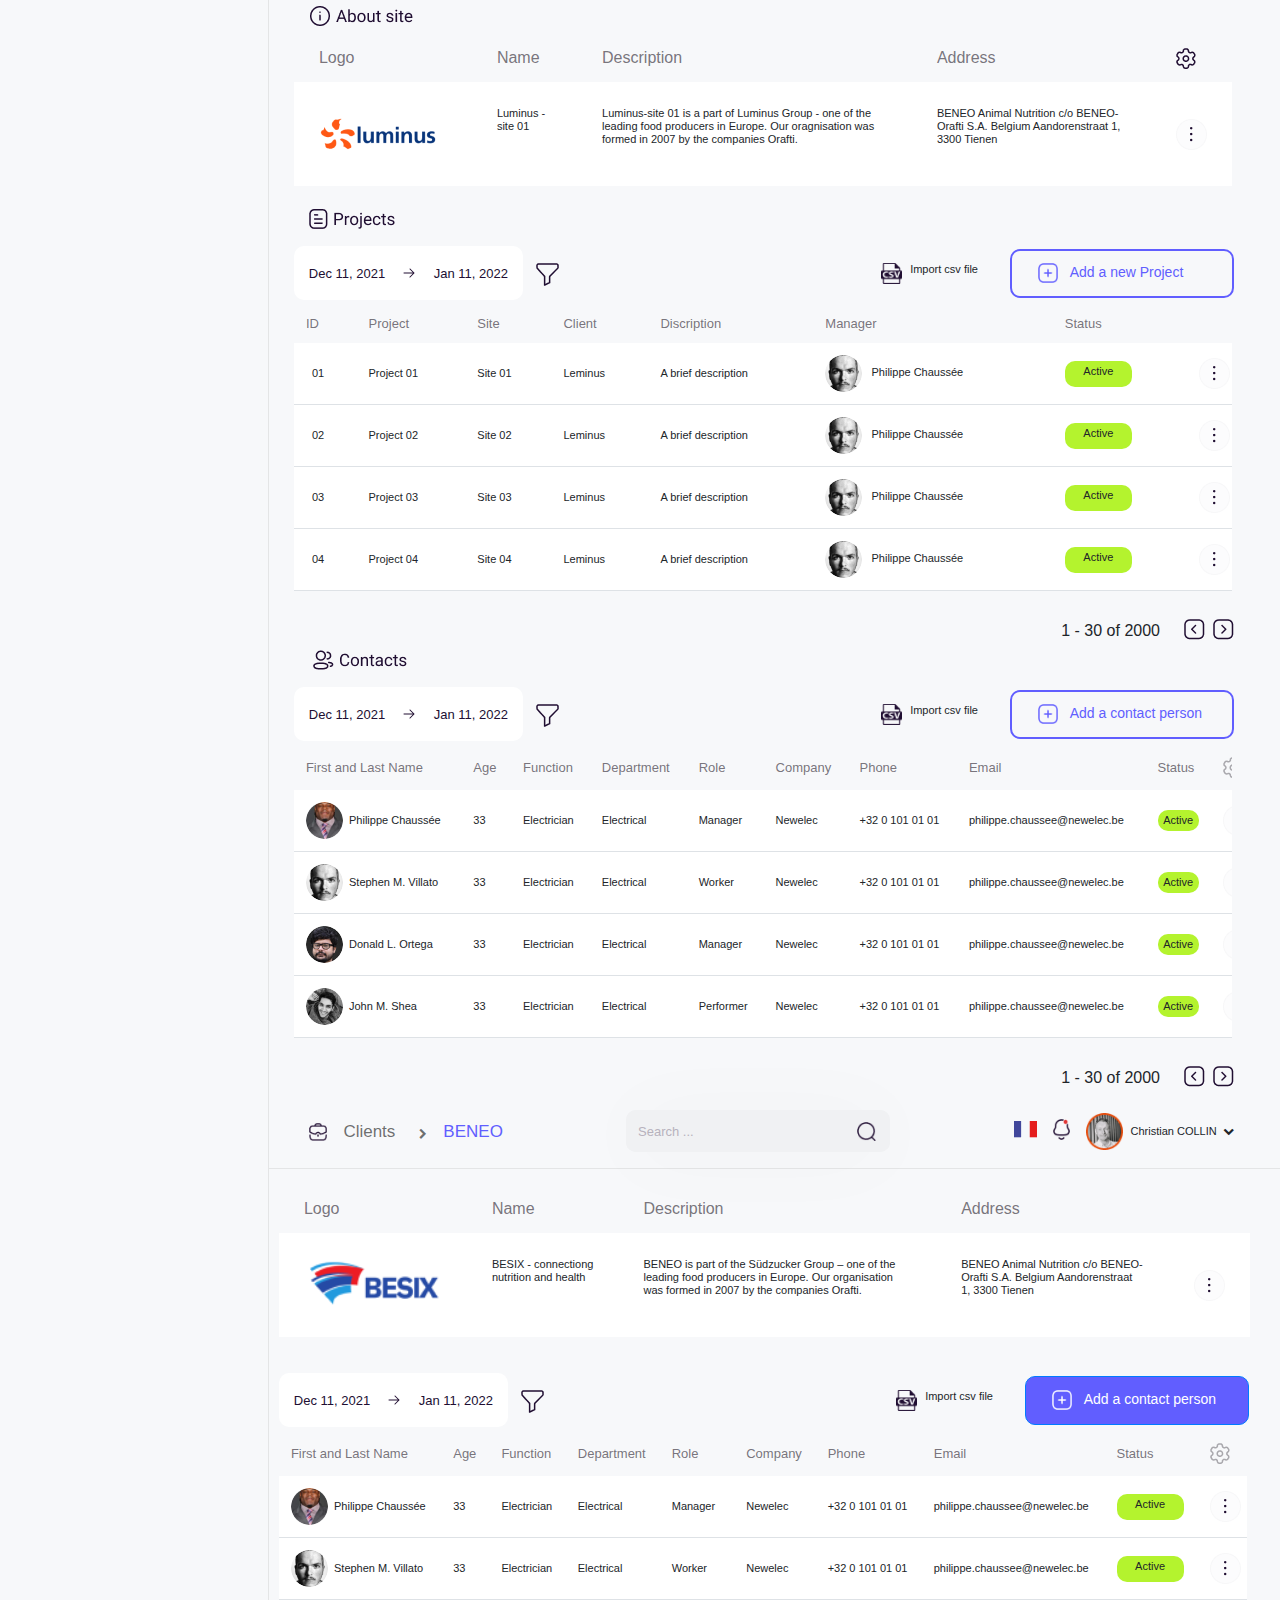
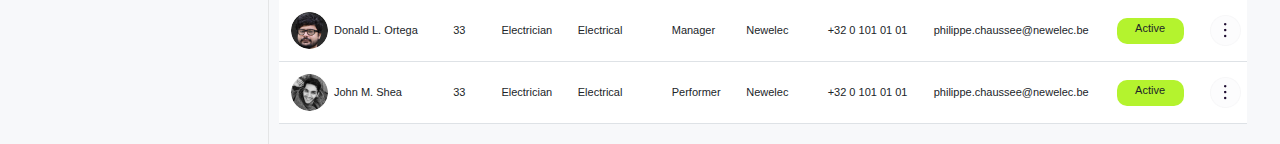
==== commit f2699e41: "Add files via upload" ====
--- a/index.html
+++ b/index.html
@@ -19,7 +19,7 @@
             />
     </head>
 
-    <body style="background: #F7F8FA;">
+    <body style="background: #F7F8FA;" id="style-2">
         <div class="container-fluid">
             <div class="row">
                 <div class="d-grid pt-2 side-style">
@@ -92,10 +92,10 @@
                                 <img src="Location1.png" style="width: 18px; height: 18px;" class="black-image" />
                                 &nbsp;&nbsp;Our different sites
                             </a>
-                            <div class="tab-content" id="differentsite-sublinks">
+                            <div class="tab-content" data-toggle="tab" id="differentsite-sublinks">
                                 <ul id="tabsJustified1" class="nav nav-pills">
                                     <li class="nav-item w-100">
-                                        <a href="" id="differentsite-sublink" data-toggle="tab" class="nav-link small sub-cat text-font-normal">
+                                        <a href="" class="nav-link small sub-cat text-font-normal">
                                             <img src="Setting.png" style="width: 18px; height: 18px;" />
                                             &nbsp;&nbsp;Parameter of site
                                         </a>
@@ -366,7 +366,7 @@
 
                         <div id="hazard">
                             <div class="navbar p-3" style="border-bottom: 1px solid rgba(209, 209, 209, 0.5);">
-                                <div class="ml-4 fw-400 fs-17">
+                                <div class="ml-2 fw-400 fs-17">
                                     <div class="navbar p-0">
                                         <div class="mr-3"><img src="img/Work (1).png" style="width: 18.5px; height: 18.24px;" /></div>
                                         <div class="mr-auto navbar p-0 mt-auto" style="color: rgba(49, 49, 49, 0.7);">
@@ -400,7 +400,7 @@
                             
                             <div class="container-fluid pt-3">
                                 <div class="row ml-1 fs-14 fw-400">
-                                    <div class="col-md-4 pt-3 pl-3 pr-3 mb-2">
+                                    <div class="col-md-4 pt-3 pl-1 pr-4 mb-2">
                                         <ul class="nav" style="display: inherit !important;">
                                             <li class="nav-item">
                                                 <button class="form-control p-3 br-10 border-0 mx-auto my-auto changeme8">
@@ -425,7 +425,7 @@
                                         </li>
                                         </ul>
                                     </div>
-                                    <div class="col-md-4 pt-3 pl-3 pr-3 mb-2">
+                                    <div class="col-md-4 pt-3 pl-1 pr-4 mb-2">
                                         <ul class="nav" style="display: inherit !important;">
                                             <li class="nav-item">
                                                 <button class="form-control p-3 br-10 border-0 mx-auto my-auto changeme7">
@@ -450,7 +450,7 @@
                                         </li>
                                         </ul>
                                     </div>
-                                    <div class="col-md-4 pt-3 pl-3 pr-3 mb-2">
+                                    <div class="col-md-4 pt-3 pl-1 pr-4 mb-2">
                                         <ul class="nav" style="display: inherit !important;">
                                             <li class="nav-item">
                                                 <button class="form-control p-3 br-10 border-0 mx-auto my-auto changeme6">
@@ -475,7 +475,7 @@
                                         </li>
                                         </ul>
                                     </div>
-                                    <div class="col-md-4 pt-3 pl-3 pr-3 mb-2">
+                                    <div class="col-md-4 pt-3 pl-1 pr-4 mb-2">
                                         <ul class="nav" style="display: inherit !important;">
                                             <li class="nav-item">
                                                 <button class="form-control p-3 br-10 border-0 mx-auto my-auto changeme5">
@@ -500,7 +500,7 @@
                                         </li>
                                         </ul>
                                     </div>
-                                    <div class="col-md-4 pt-3 pl-3 pr-3 mb-2">
+                                    <div class="col-md-4 pt-3 pl-1 pr-4 mb-2">
                                         <ul class="nav" style="display: inherit !important;">
                                             <li class="nav-item">
                                                 <button class="form-control p-3 br-10 border-0 mx-auto my-auto changeme4">
@@ -525,7 +525,7 @@
                                         </li>
                                         </ul>
                                     </div>
-                                    <div class="col-md-4 pt-3 pl-3 pr-3 mb-2">
+                                    <div class="col-md-4 pt-3 pl-1 pr-4 mb-2">
                                         <ul class="nav" style="display: inherit !important;">
                                             <li class="nav-item">
                                                 <button class="form-control p-3 br-10 border-0 mx-auto my-auto changeme3">
@@ -550,7 +550,7 @@
                                         </li>
                                         </ul>
                                     </div>
-                                    <div class="col-md-4 pt-3 pl-3 pr-3 mb-2">
+                                    <div class="col-md-4 pt-3 pl-1 pr-4 mb-2">
                                         <ul class="nav" style="display: inherit !important;">
                                             <li class="nav-item">
                                                 <button class="form-control p-3 br-10 border-0 mx-auto my-auto changeme2">
@@ -575,7 +575,7 @@
                                         </li>
                                         </ul>
                                     </div>
-                                    <div class="col-md-4 pt-3 pl-3 pr-3 mb-2">
+                                    <div class="col-md-4 pt-3 pl-1 pr-4 mb-2">
                                         <ul class="nav" style="display: inherit !important;">
                                             <li class="nav-item">
                                                 <button class="form-control p-3 br-10 border-0 mx-auto my-auto changeme1">
@@ -600,7 +600,7 @@
                                         </li>
                                         </ul>
                                     </div>
-                                    <div class="col-md-4 pt-3 pl-3 pr-3 mb-2">
+                                    <div class="col-md-4 pt-3 pl-1 pr-4 mb-2">
                                         <ul class="nav" style="display: inherit !important;">
                                             <li class="nav-item">
                                                 <button class="form-control p-3 br-10 border-0 mx-auto my-auto changeme">
@@ -5254,7 +5254,7 @@
                 $("#besixlink").hide();
                 $("#excavation1").hide();
                 $("#roles").hide();
-                $("#differentsite-sublink").hide();
+                $("#differentsite-sublinks").hide();
                 $("#parameter-of-site").hide();
                 $("add-building").hide();
                 $("#permit-link").click(function(){
@@ -5266,7 +5266,7 @@
                     $("#roles").hide();
                     $("#rapport").hide();
                     $("#signature_setting").hide();
-                    $("#differentsite-sublink").hide();
+                    $("#differentsite-sublinks").hide();
                     $("#parameter-of-site").hide();
                     $("#profile").hide();
                     $("#besixlink").hide();
@@ -5293,7 +5293,7 @@
                     $("#rapport").hide();
                     $("#signature_setting").hide();
                     $("#parameter-of-site").hide();
-                    $("#differentsite-sublink").hide();
+                    $("#differentsite-sublinks").hide();
                     $("#profile").hide();
                     $("#general").show(200);
                 });
@@ -5309,7 +5309,7 @@
                     $("#roles").hide();
                     $("#rapport").hide();
                     $("#signature_setting").hide();
-                    $("#differentsite-sublink").hide();
+                    $("#differentsite-sublinks").hide();
                     $("#parameter-of-site").hide();
                     $("#profile").hide();
                     $("#hazard").show(200);
@@ -5324,7 +5324,7 @@
                     $("#roles").hide();
                     $("#rapport").hide();
                     $("#signature_setting").hide();
-                    $("#differentsite-sublink").hide();
+                    $("#differentsite-sublinks").hide();
                     $("#parameter-of-site").hide();
                     $("#profile").hide();
                     $("#general-hazard").show(200);
@@ -5341,7 +5341,7 @@
                     $("#roles").hide();
                     $("#rapport").hide();
                     $("#signature_setting").hide();
-                    $("#differentsite-sublink").hide();
+                    $("#differentsite-sublinks").hide();
                     $("#parameter-of-site").hide();
                     $("#profile").hide();
                     $("#safety-category").show(200);
@@ -5356,7 +5356,7 @@
                     $("#roles").hide();
                     $("#rapport").hide();
                     $("#signature_setting").hide();
-                    $("#differentsite-sublink").hide();
+                    $("#differentsite-sublinks").hide();
                     $("#parameter-of-site").hide();
                     $("#hazard-sublinks").hide();
                     $("#profile").hide();
@@ -5375,7 +5375,7 @@
                     $("#roles").hide();
                     $("#rapport").hide();
                     $("#parameter-of-site").hide();
-                    $("#differentsite-sublink").hide();
+                    $("#differentsite-sublinks").hide();
                     $("#profile").hide();
                     $("#signature_setting").show(200);
                 });
@@ -5390,7 +5390,7 @@
                     $("#general-hazard").hide();
                     $("#safety-category").hide();
                     $("#rapport").hide();
-                    $("#differentsite-sublink").hide();
+                    $("#differentsite-sublinks").hide();
                     $("#signature_setting").hide();
                     $("#parameter-of-site").hide();
                     $("#profile").hide();
@@ -5407,13 +5407,13 @@
                     $("#general-hazard").hide();
                     $("#safety-category").hide();
                     $("#roles").hide();
-                    $("#differentsite-sublink").hide();
+                    $("#differentsite-sublinks").hide();
                     $("#signature_setting").hide();
                     $("#profile").hide();
                     $("#parameter-of-site").hide();
                     $("#rapport").show(200);
                 });
-                $("#differentsite-sublink").click(function(){
+                $("#differentsite-sublinks").click(function(){
                     $("#beneo").hide();
                     $("#clients").hide();
                     $("#general").hide();
@@ -5440,7 +5440,7 @@
                     $("#besixlink").hide();
 					$("#client2").hide();
                     $("#excavation1").hide();
-                    $("#differentsite-sublink").hide();
+                    $("#differentsite-sublinks").hide();
                     $("#parameter-of-site").hide();
                     $("#profile").hide();
                     $("#client2-link").show();
@@ -5463,7 +5463,7 @@
                     $("#client2-link").show();
                     $("#clients-link").show();
                     $("#edit-profile").hide();
-                    $("#differentsite-sublink").show(200);
+                    $("#differentsite-sublinks").show(200);
 					$("#client2").show(200);
                 });
                 $("#beneo-link").click(function(){
@@ -5472,7 +5472,7 @@
                     $("#client2").hide();
                     $("#besixlink").hide();
                     $("#excavation1").hide();
-                    $("#differentsite-sublink").hide();
+                    $("#differentsite-sublinks").hide();
                     $("#parameter-of-site").hide();
                     $("#profile").hide();
                     $("#beneo").show(200);
@@ -5482,7 +5482,7 @@
                     $("#clients").hide();
                     $("#client2").hide();
                     $("#excavation1").hide();
-                    $("#differentsite-sublink").hide();
+                    $("#differentsite-sublinks").hide();
                     $("#parameter-of-site").hide();
                     $("#profile").hide();
                     $("#besixlink").show(200);
@@ -5496,7 +5496,7 @@
                     $("#client2").hide();
                     $("#hazard-sublinks").hide();
                     $("#safety-category").hide();
-                    $("#differentsite-sublink").hide();
+                    $("#differentsite-sublinks").hide();
                     $("#parameter-of-site").hide();
                     $("#profile").hide();
                     $("#excavation1").show(200);
@@ -5510,7 +5510,7 @@
                     $("#client2").hide();
                     $("#hazard-sublinks").hide();
                     $("#safety-category").hide();
-                    $("#differentsite-sublink").hide();
+                    $("#differentsite-sublinks").hide();
                     $("#parameter-of-site").hide();
                     $("#beneo").hide();
                     $("#excavation1").hide();
@@ -5873,4 +5873,4 @@
 
     </body>
 
-</html>
+</html>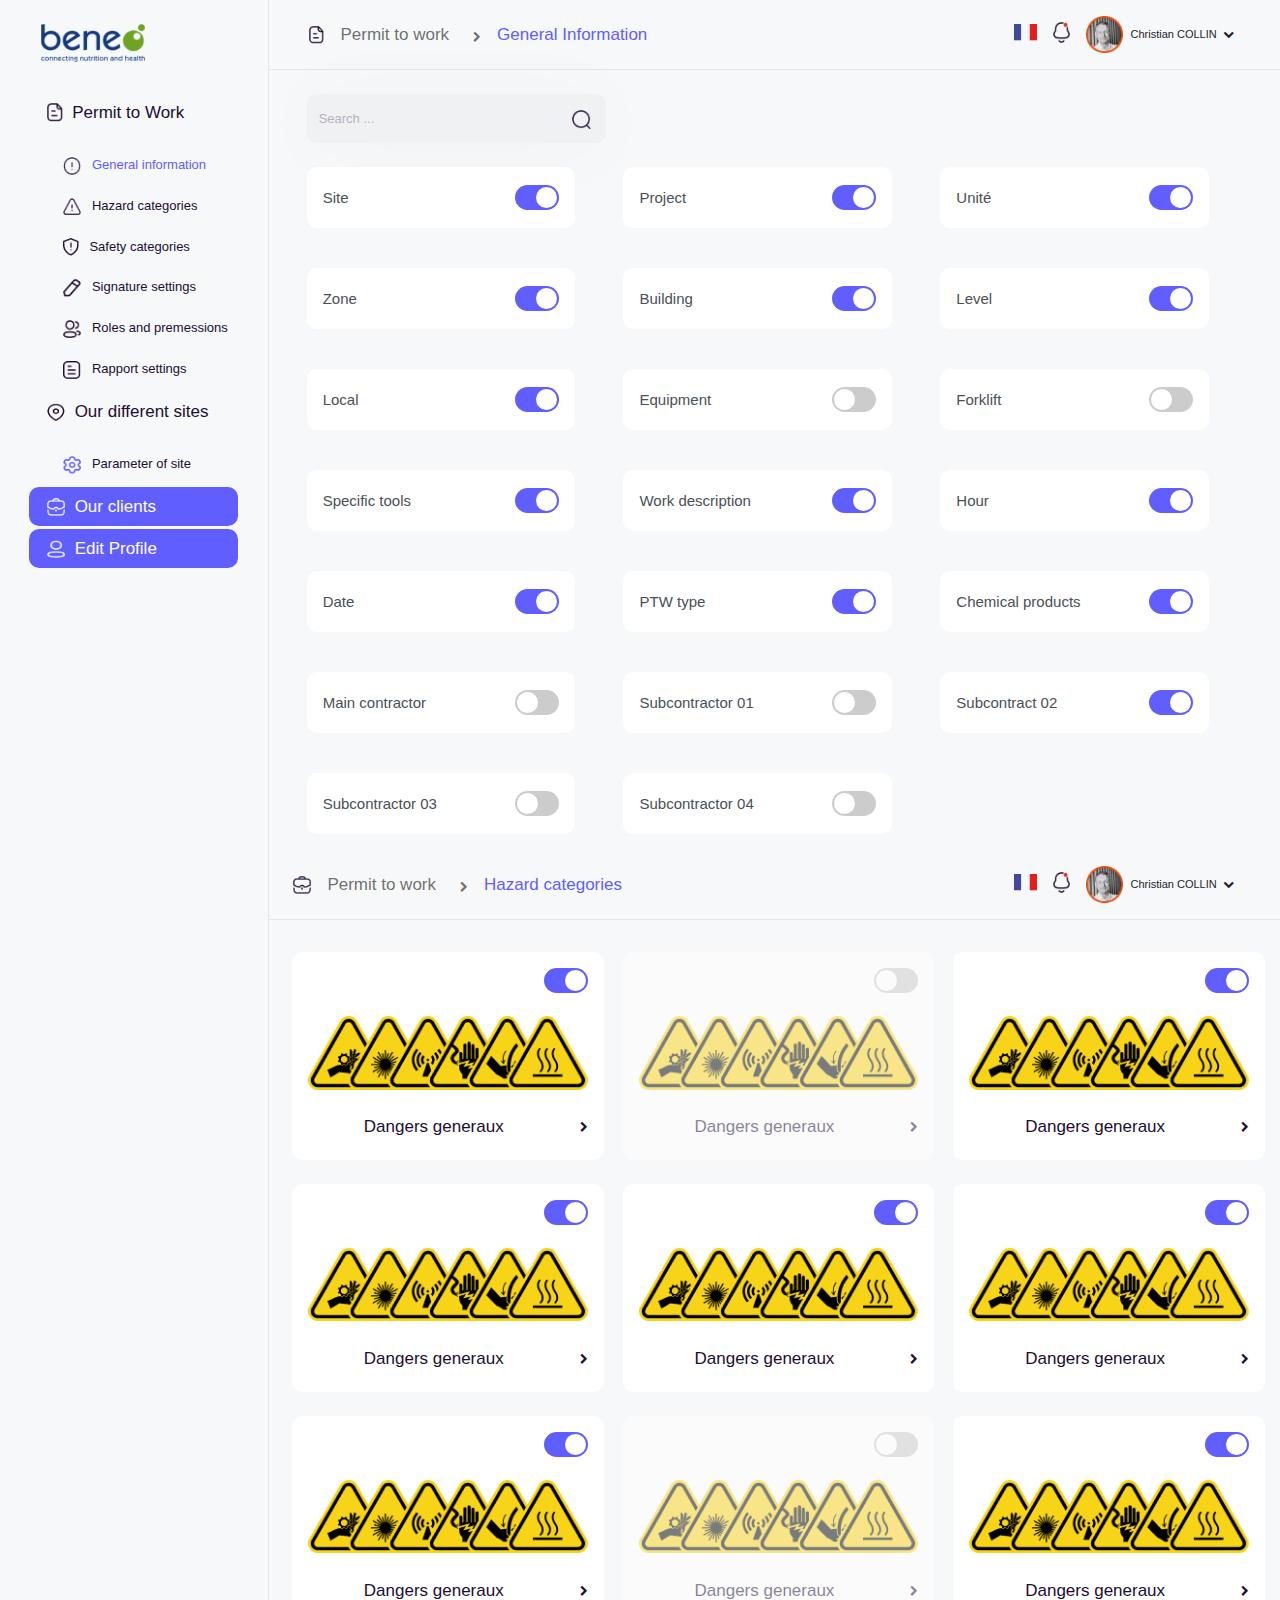
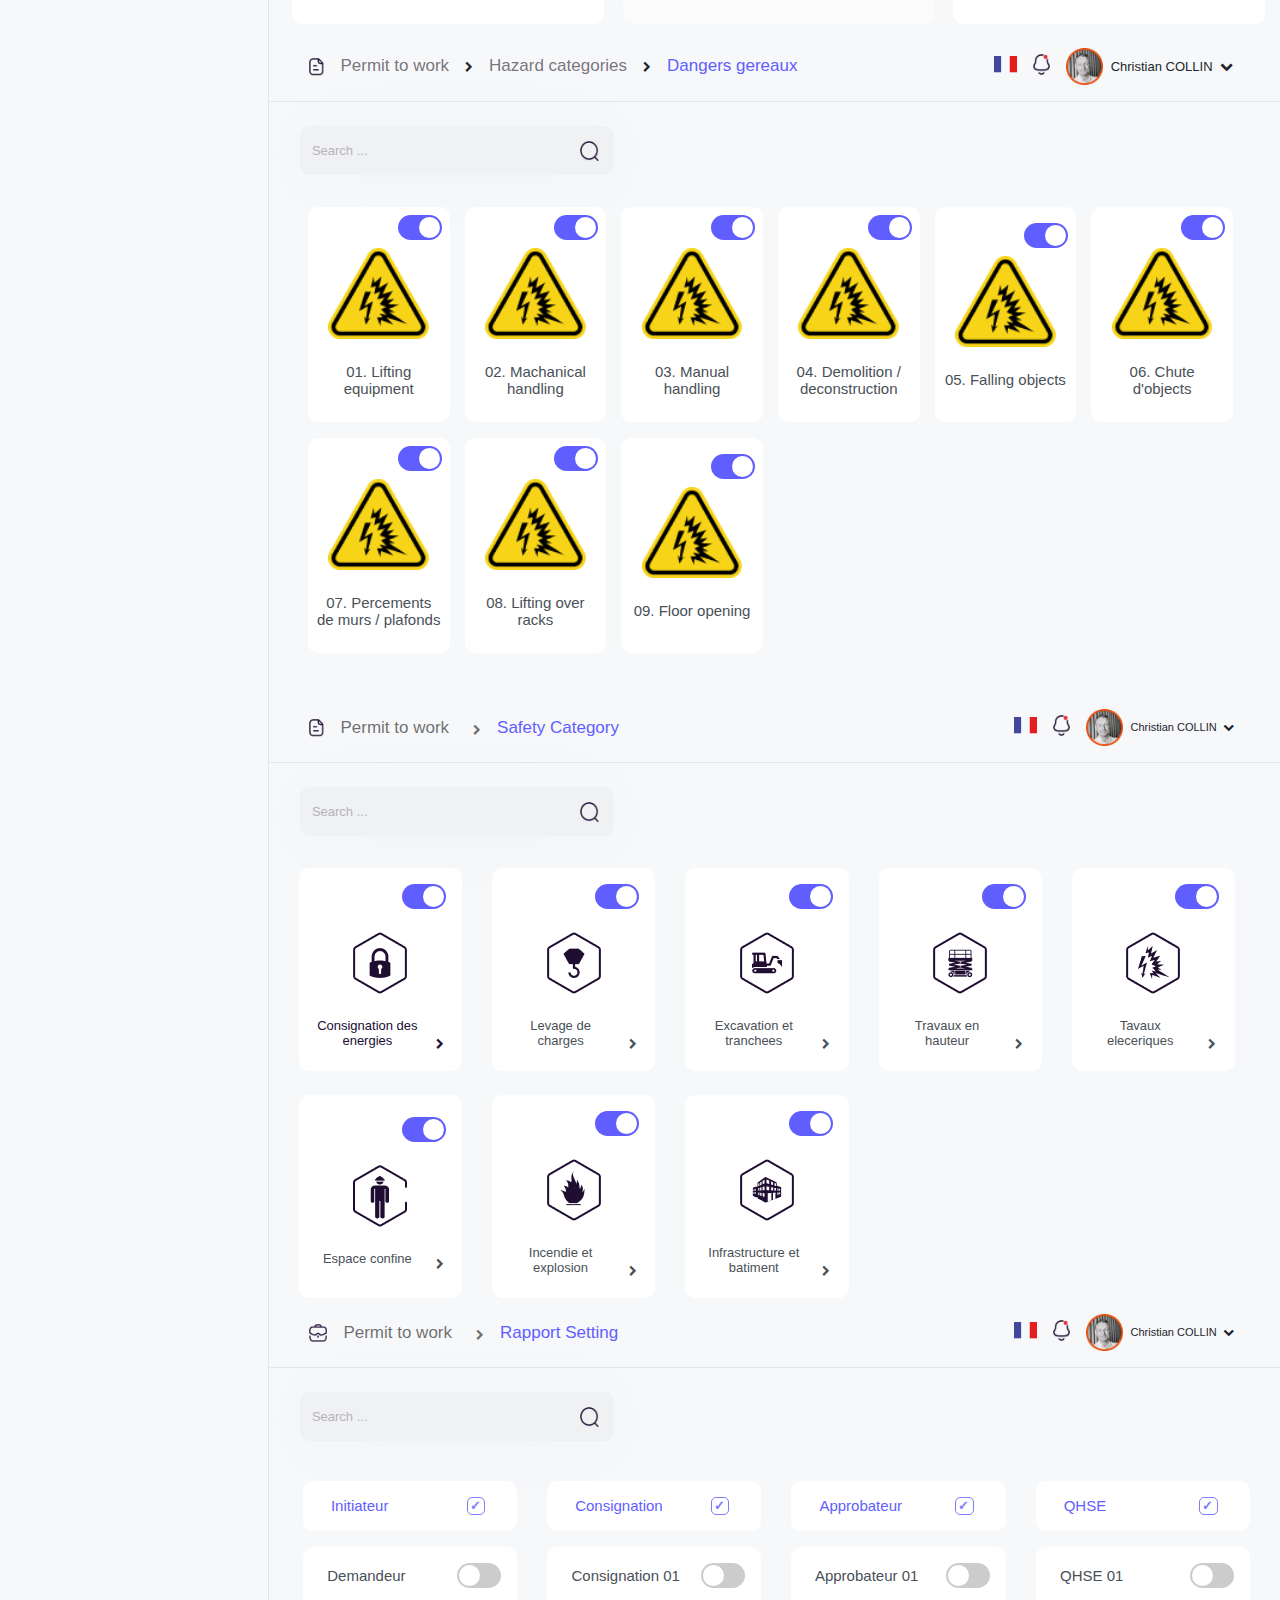
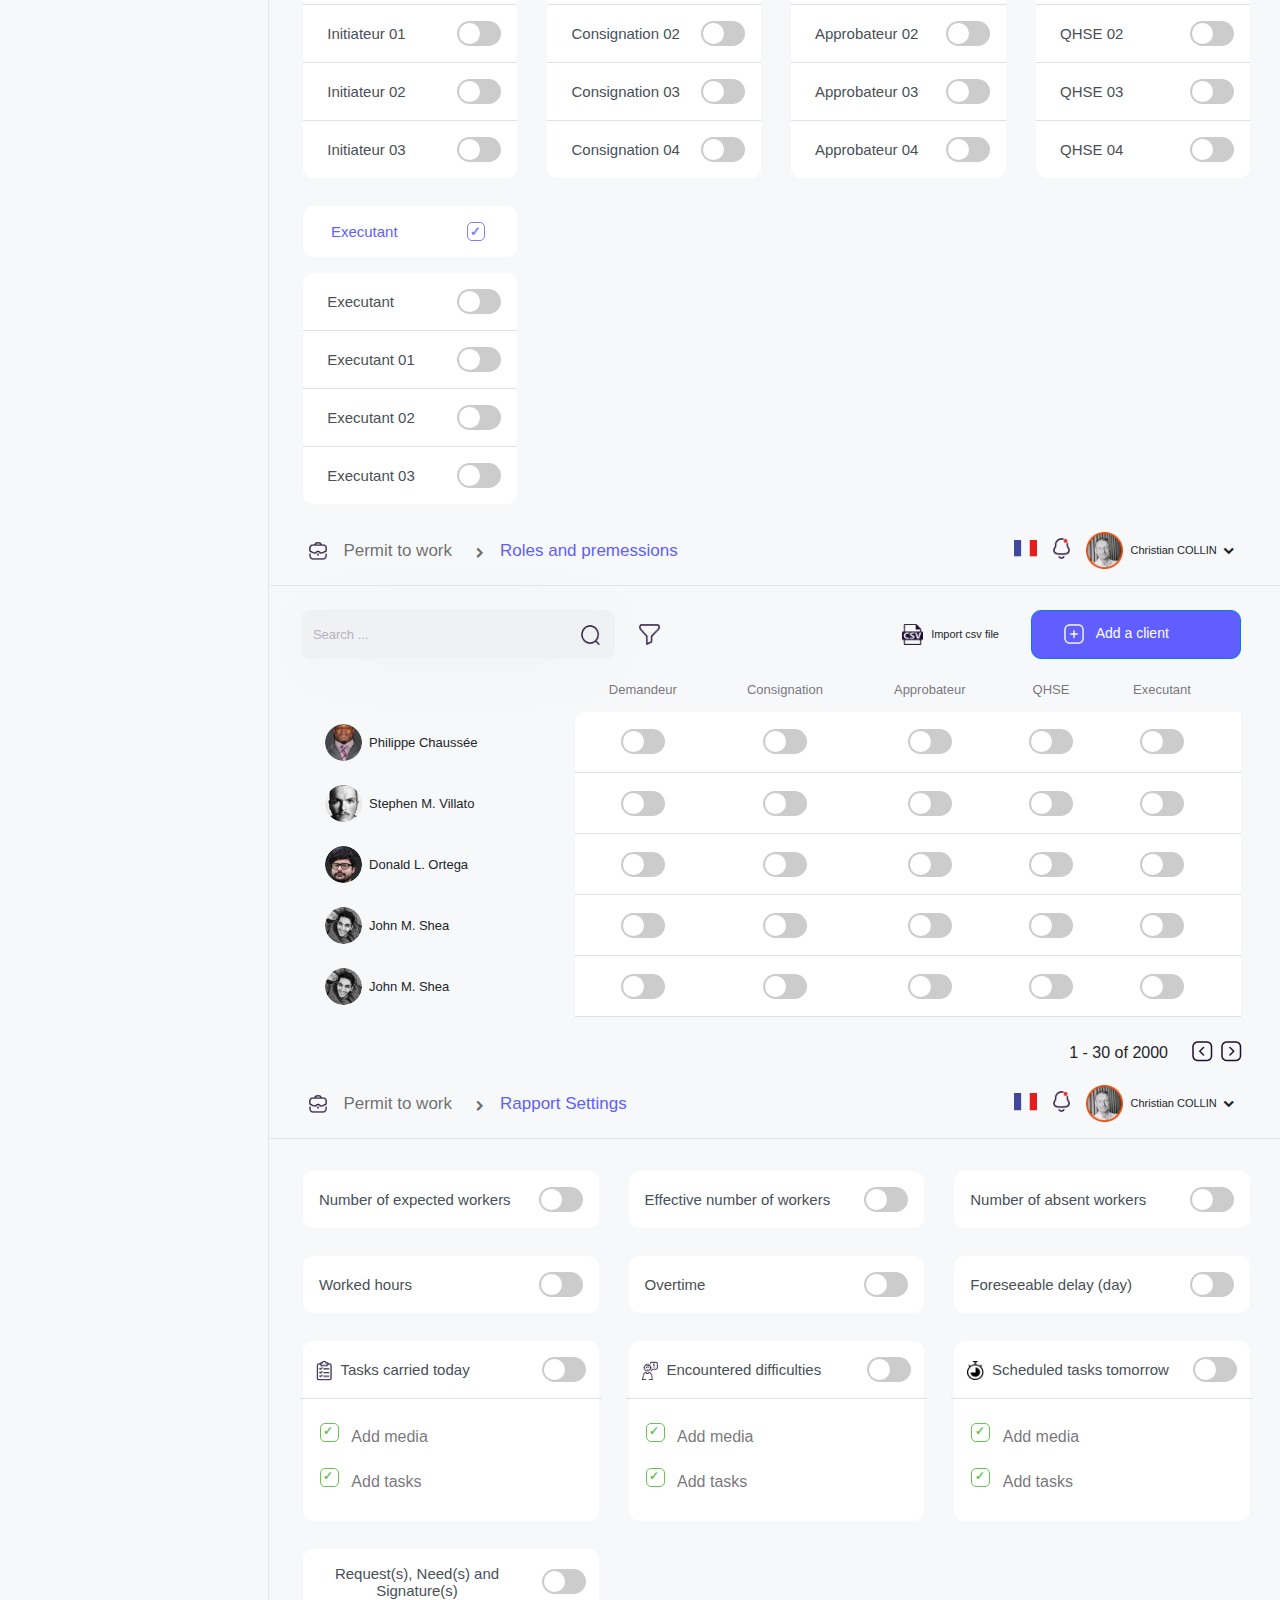
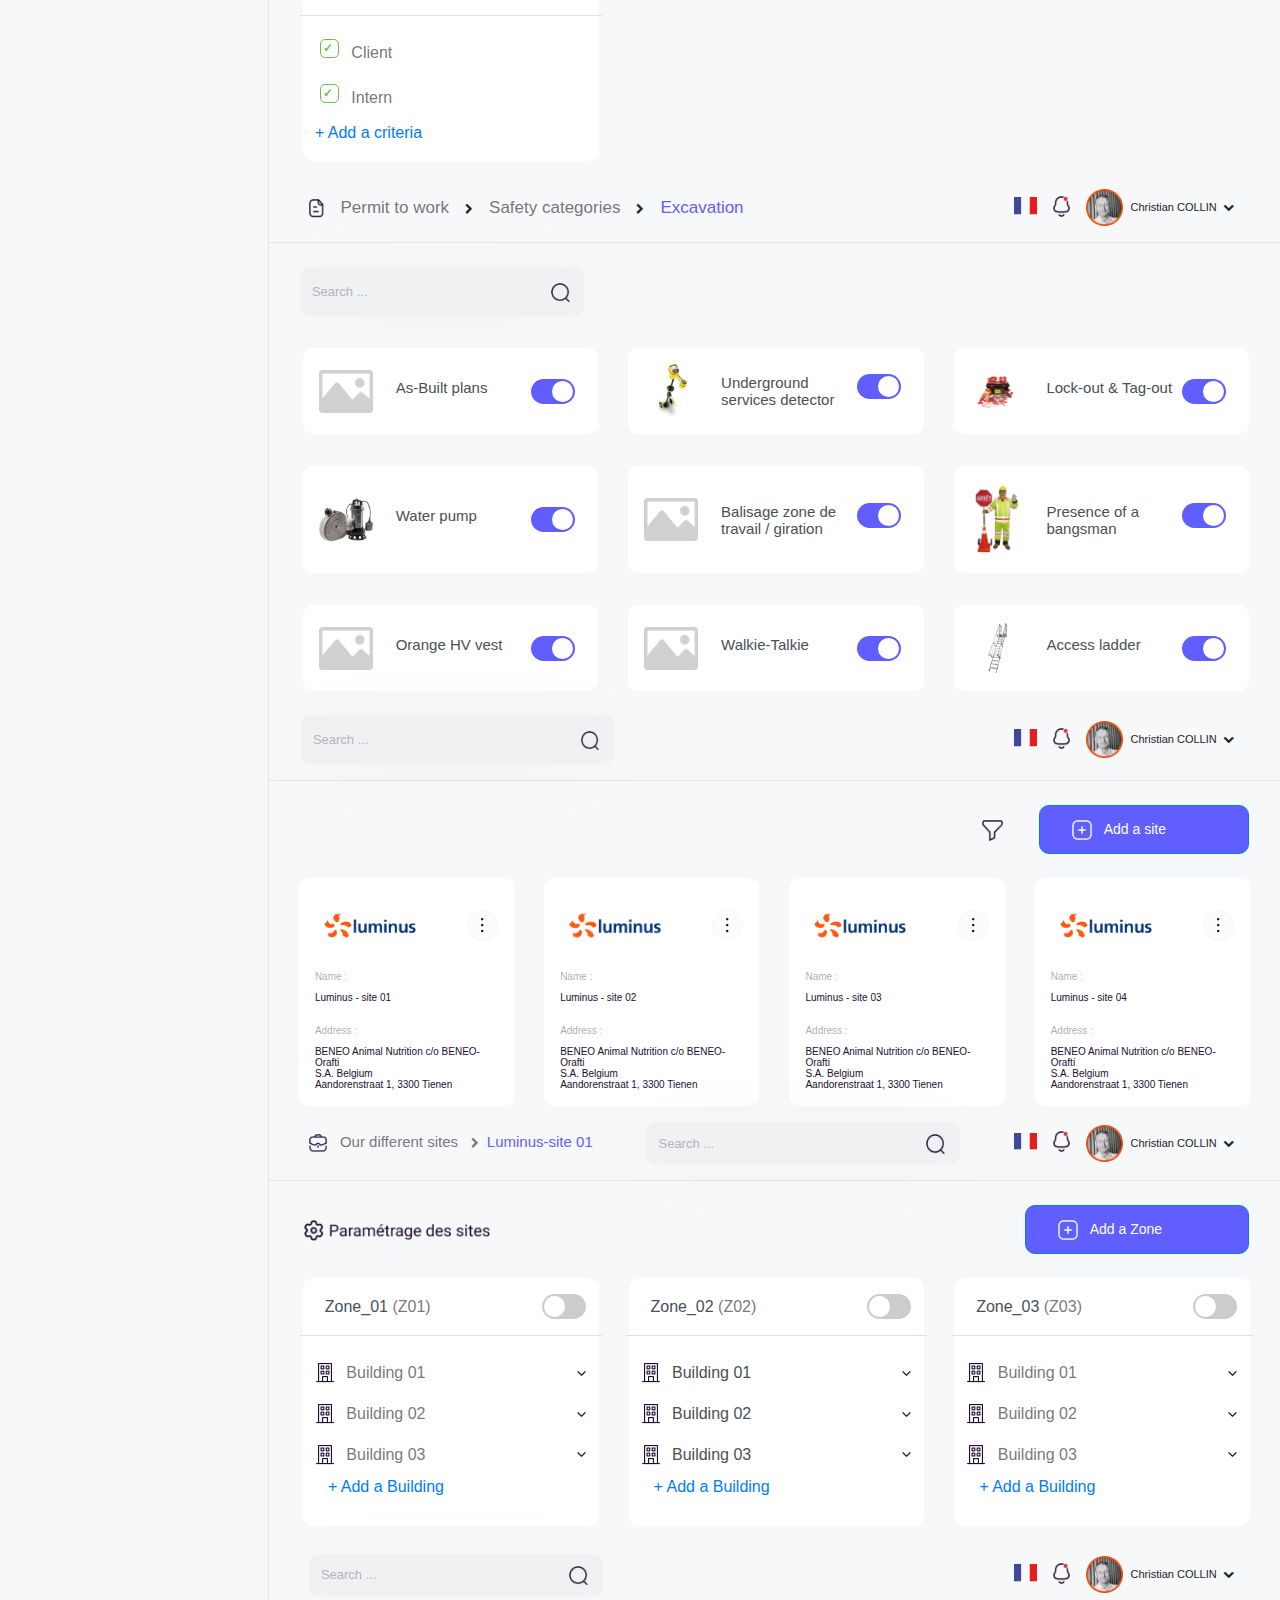
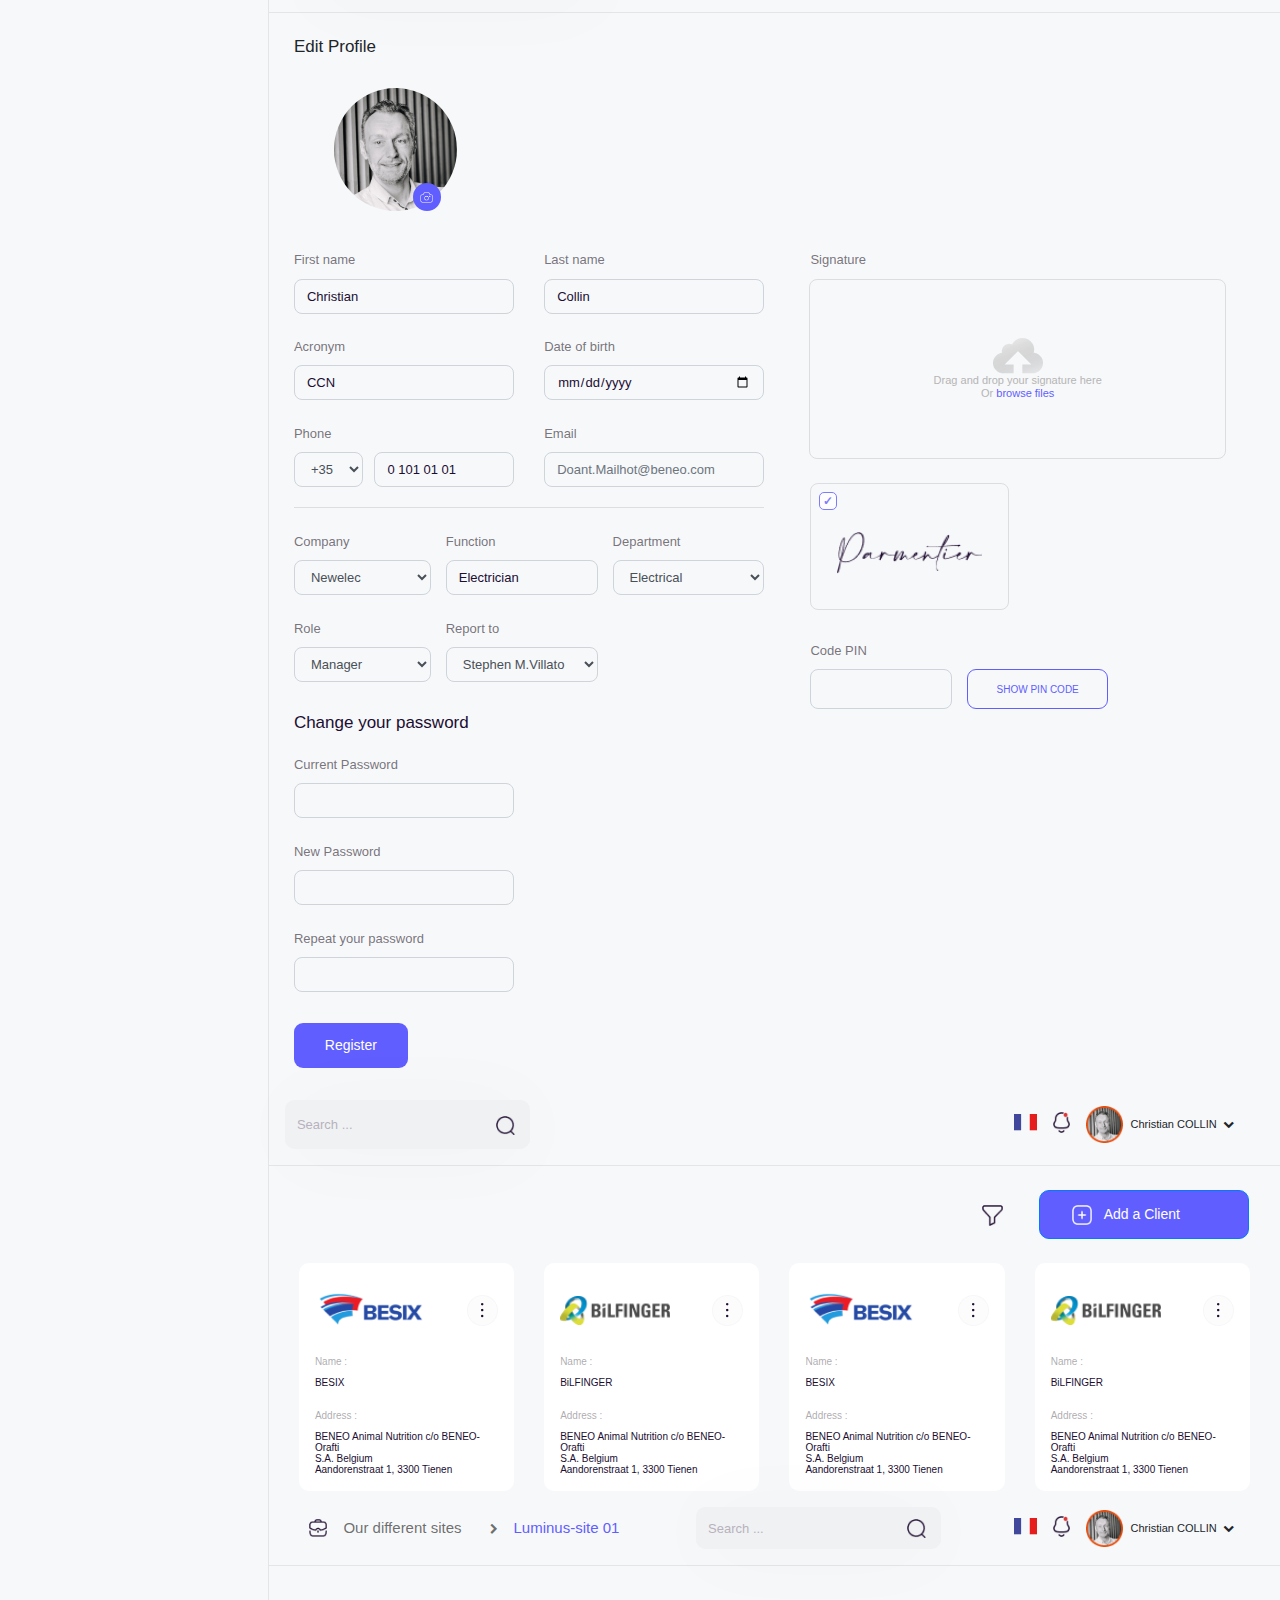
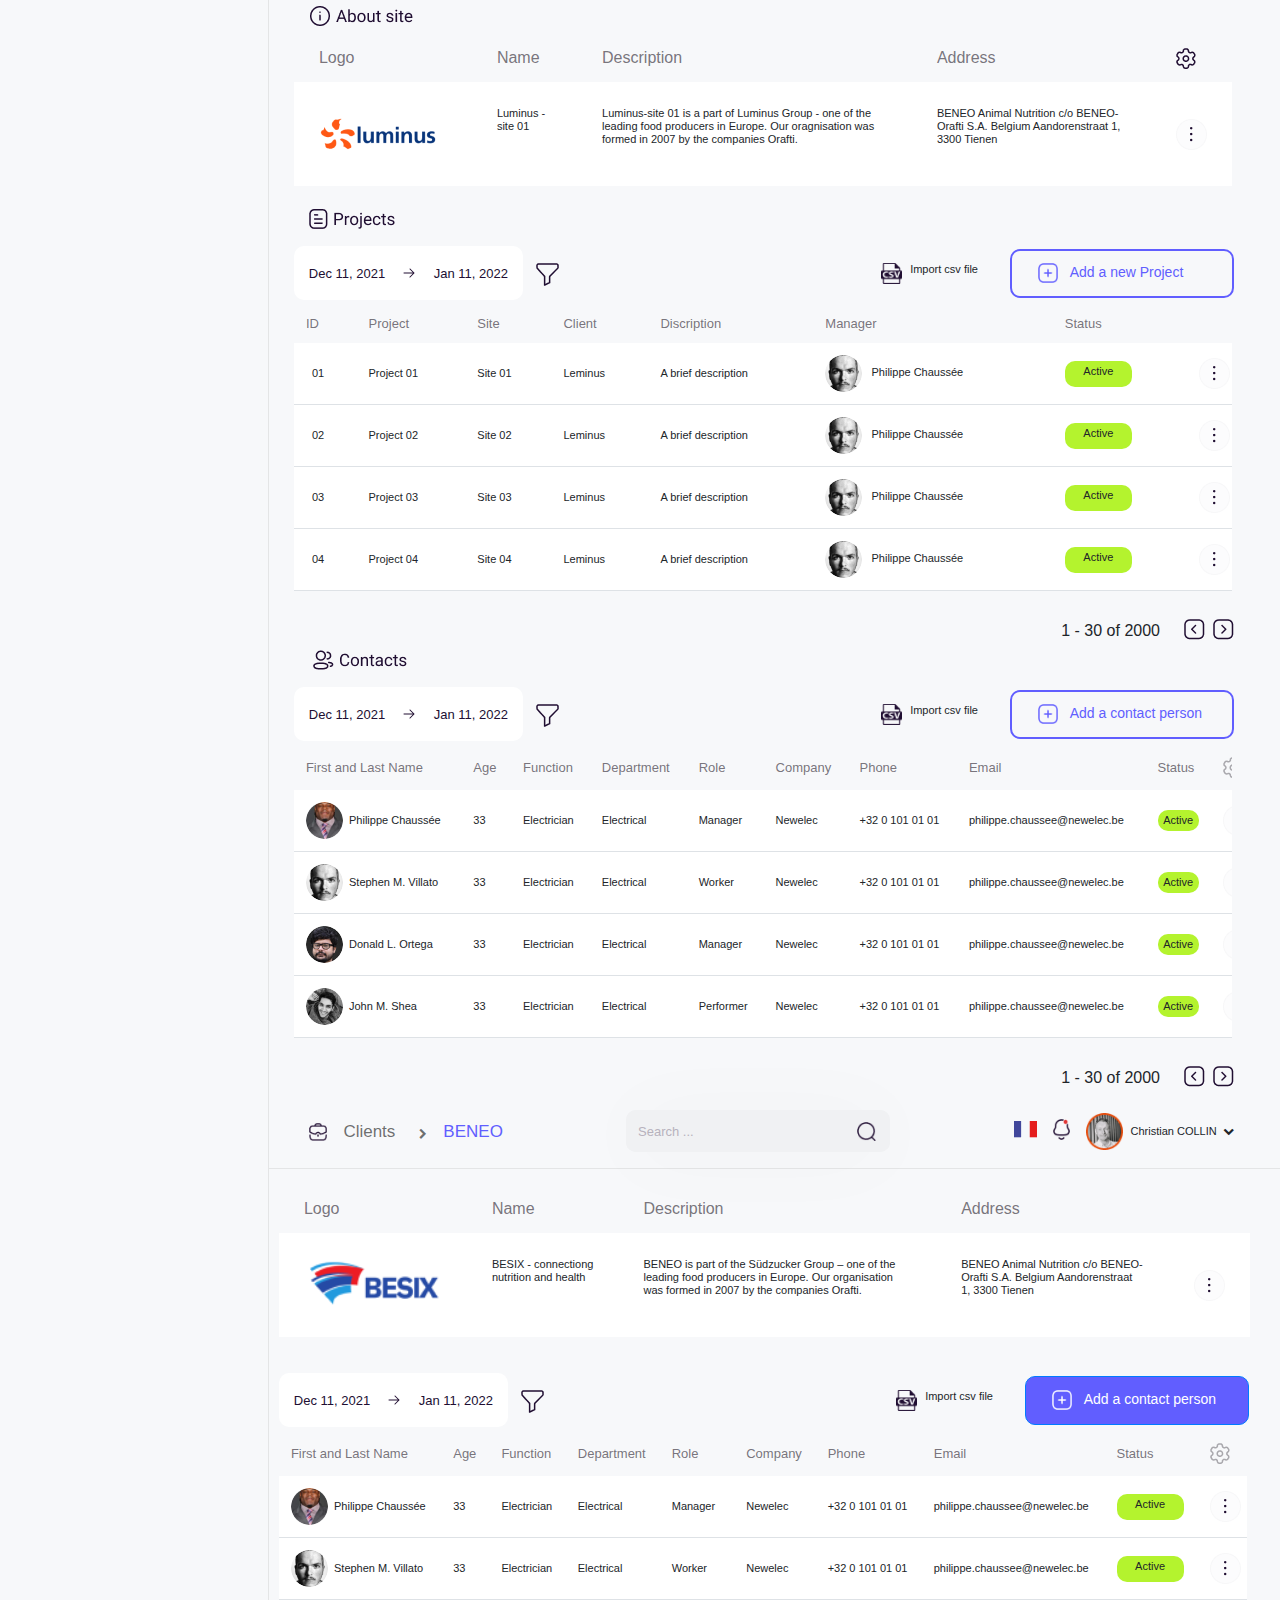
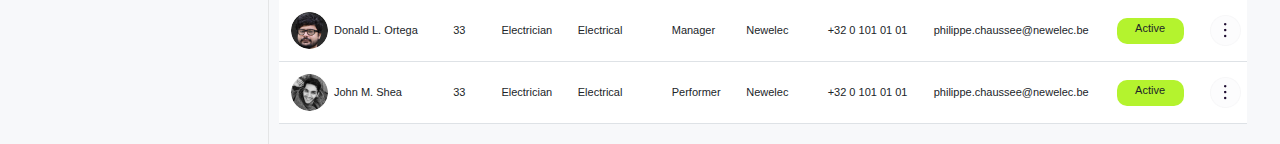
==== commit 30044016: "Add files via upload" ====
--- a/index.html
+++ b/index.html
@@ -1549,14 +1549,14 @@
                                         </button>
                                     </div>
                                 </div>
-                                <div class="ml-4 mr-4 pt-0 set7">
+                                <div class="ml-4 mr-4 pt-0 set7 p-t">
                                     <img src="img/our clients/Filter 2.png" style="width: 21px; height: 21px; margin-right: 0px;" />
                                 </div>
 
                                 <div class="ml-auto position-relative mr-3 set1">
                                     <input type="file" id="birthday" style="opacity: 0.0; position: absolute; top: 0; left: 0; bottom: 0; right: 0; width: 100%; height:100%;" />
                                     <img class="float-left mr-2" src="img/our clients/beneo/Vector.png" style="width: 21px; height: 21px;" />
-                                    <div class="float-left fs-12 mr-3 set3">
+                                    <div class="float-left fs-12 pt-1 mr-3 set3">
                                         Import csv file
                                     </div>
                                 </div>
@@ -2522,7 +2522,7 @@
                            
                             <div class="ml-4 fw-400 fs-17-1 set2">
                                 <div class="float-left tc-grey">
-                                    <img src="img/Work (1).png" style="width: 18.5px; height: 18.24px;" />
+                                    <img class="img-14" src="img/Work (1).png" style="width: 18.5px; height: 18.24px;" />
                                     &nbsp;
                                     Our different sites
                                     &nbsp;
@@ -3315,7 +3315,7 @@
                         <div class="navbar p-3" style="border-bottom: 1px solid rgba(209, 209, 209, 0.5);">
                             <div class="ml-4 fw-400 set2 fs-17-1">
                                 <div class="navbar p-0">
-                                    <div class="mr-3"><img src="img/Work (1).png" style="width: 18.5px; height: 18.24px;" /></div>
+                                    <div class="mr-3"><img class="img-14" src="img/Work (1).png" style="width: 18.5px; height: 18.24px;" /></div>
                                     <div class="mr-auto navbar p-0 mt-auto" style="color: rgba(49, 49, 49, 0.7);">
                                         <div>Our different sites</div>
                                         <div class="navbar p-1 mr-auto">
@@ -4105,7 +4105,7 @@
                                     </div>
 
                                     <div class="col-sm-3 pt-2">
-                                        <div class="tc-grey pb-2">Number</div>
+                                        <div class="tc-grey pb-2 pt-1">Number</div>
                                                
                                                 <input
                                                     type="number"
@@ -4114,7 +4114,7 @@
                                                 />
                                     </div>
                                     <div class="col-sm-3 pt-2">
-                                        <div class="tc-grey pb-2">Box</div>
+                                        <div class="tc-grey pb-2 pt-1">Box</div>
                                                
                                                 <input
                                                     type="number"
@@ -5186,13 +5186,13 @@
                                            
                                         <div class="tc-grey">Building</div>
                                          <br />
-                                        <select class="form-control text-black fs-14 bg-white h-35" style=" width: 30%; border-radius: 8px;">
+                                        <select class="form-control text-black fs-14 bg-white h-35" style=" width: 30%; border-radius: 8px; padding: 0 !important;">
                                             <option>2</option>
                                         </select>
                                     </div>
 
                                 
-                                    <div class="col-lg-6 p-3">
+                                    <div class="col-md-6 p-3">
                                         <div style="background-color: #F7F8FA; border-radius: 10px;">
                                        <p class="pl-3 pt-3"> Building 01</p>
                                         <hr>
@@ -5202,7 +5202,7 @@
                                         </div>
                                     </div>
 
-                                    <div class="col-lg-6 p-3 pb-3">
+                                    <div class="col-md-6 p-3 pb-3">
                                         <div style="background-color: #F7F8FA; border-radius: 10px;">
                                        <p class="pl-3 pt-3"> Building 02</p>
                                         <hr>
@@ -5221,10 +5221,10 @@
                     </div>
                     
                     <!-- Modal footer -->
-                    <div class="modal-footer mr-3 pr-4 border-0">
+                    <div class="modal-footer mr-2 pb-4 pt-0 pr-2 border-0">
                     <button type="button" class="btn btn-outline-secondary br-10" data-dismiss="modal">&emsp;Cancel&emsp;</button>
                     &emsp;
-                    <button type="button" class="btn btn-primary br-10" style="background: #615EFF;" data-dismiss="modal">&nbsp;&emsp;Add&emsp;&emsp;</button>
+                    <button type="button" class="btn btn-primary br-10 mr-1" style="background: #615EFF;" data-dismiss="modal">&nbsp;&emsp;Add&emsp;&emsp;</button>
                     </div>
                     
                 </div>
--- a/style.css
+++ b/style.css
@@ -790,6 +790,11 @@
         height: 16px;
     }
 
+    .img-14{
+        width: 14px !important;
+        height: 14px !important;
+    }
+
     .btn-set{
         width: 50px;
     }
@@ -883,6 +888,10 @@
 
     .p-3 {
         padding: 10px !important;
+    }
+
+    .p-t{
+        padding-top: 1rem !important;
     }
 
     .pd-inp {
